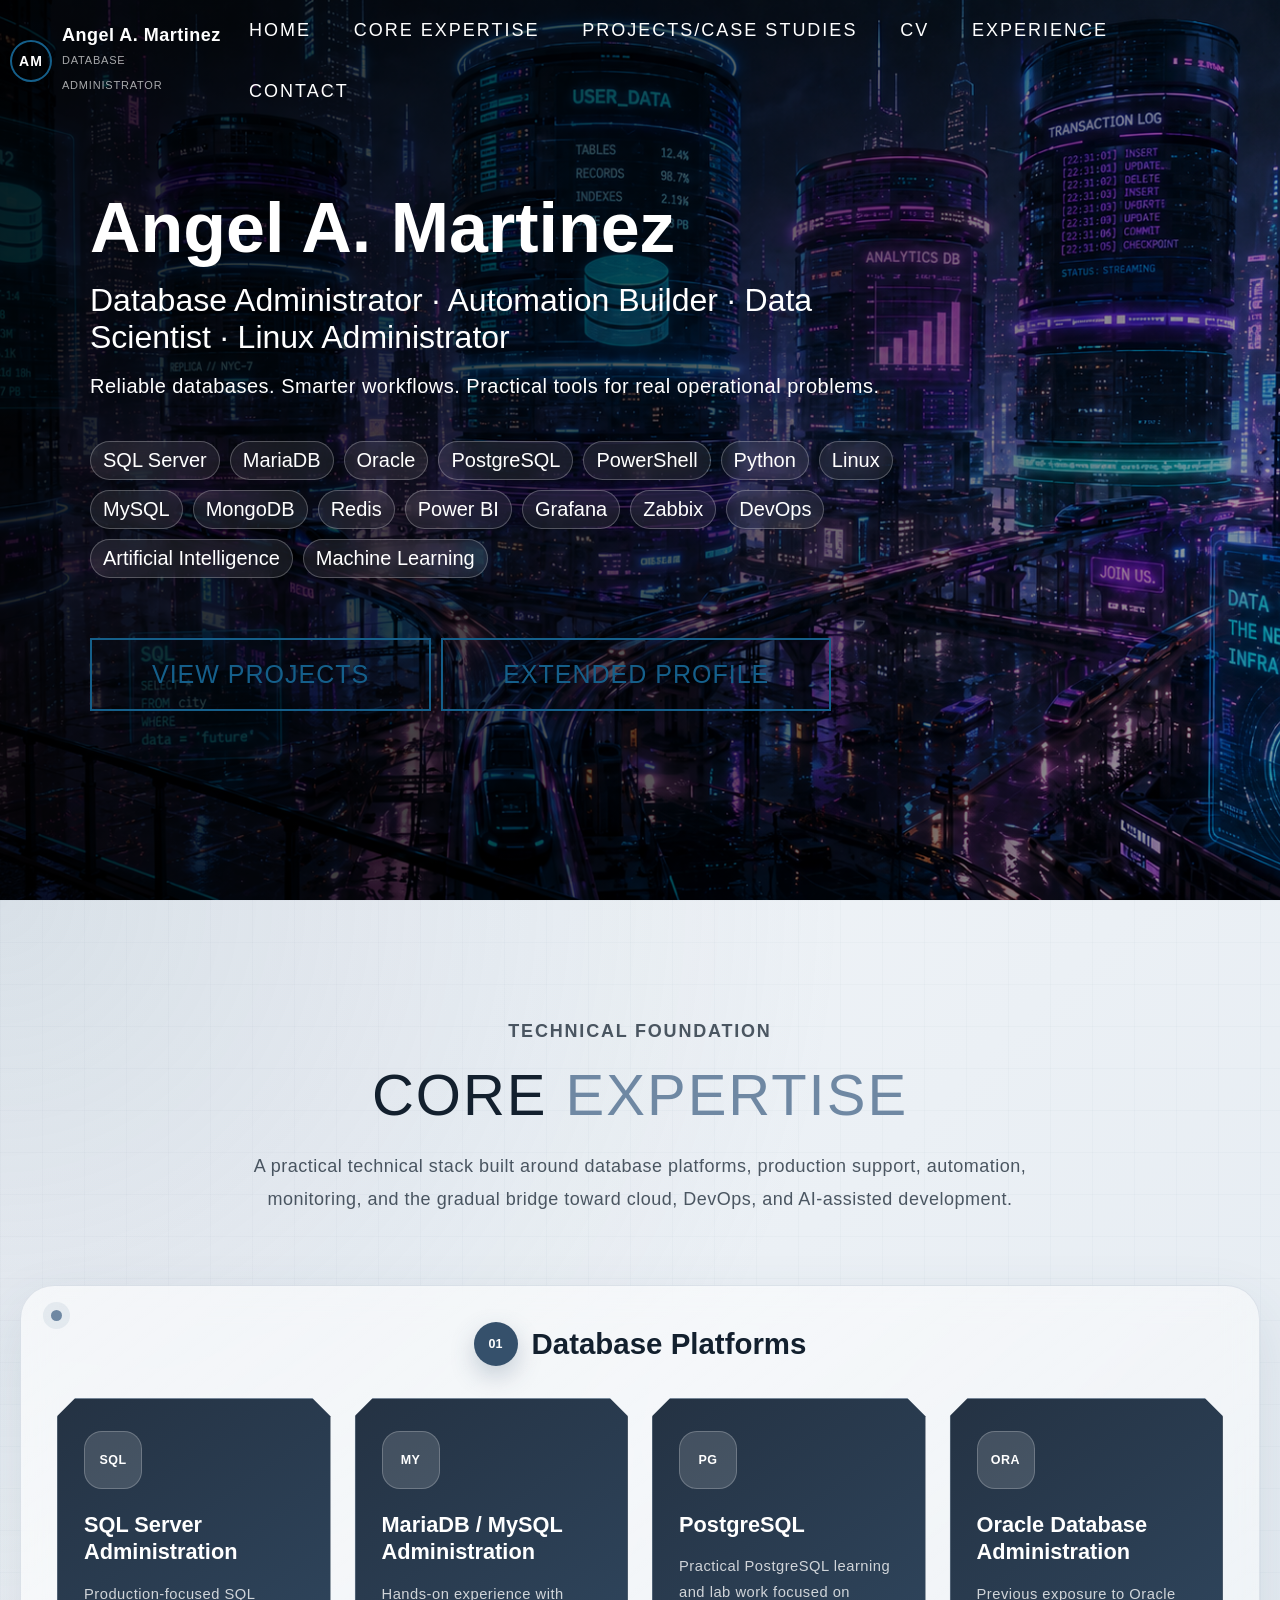
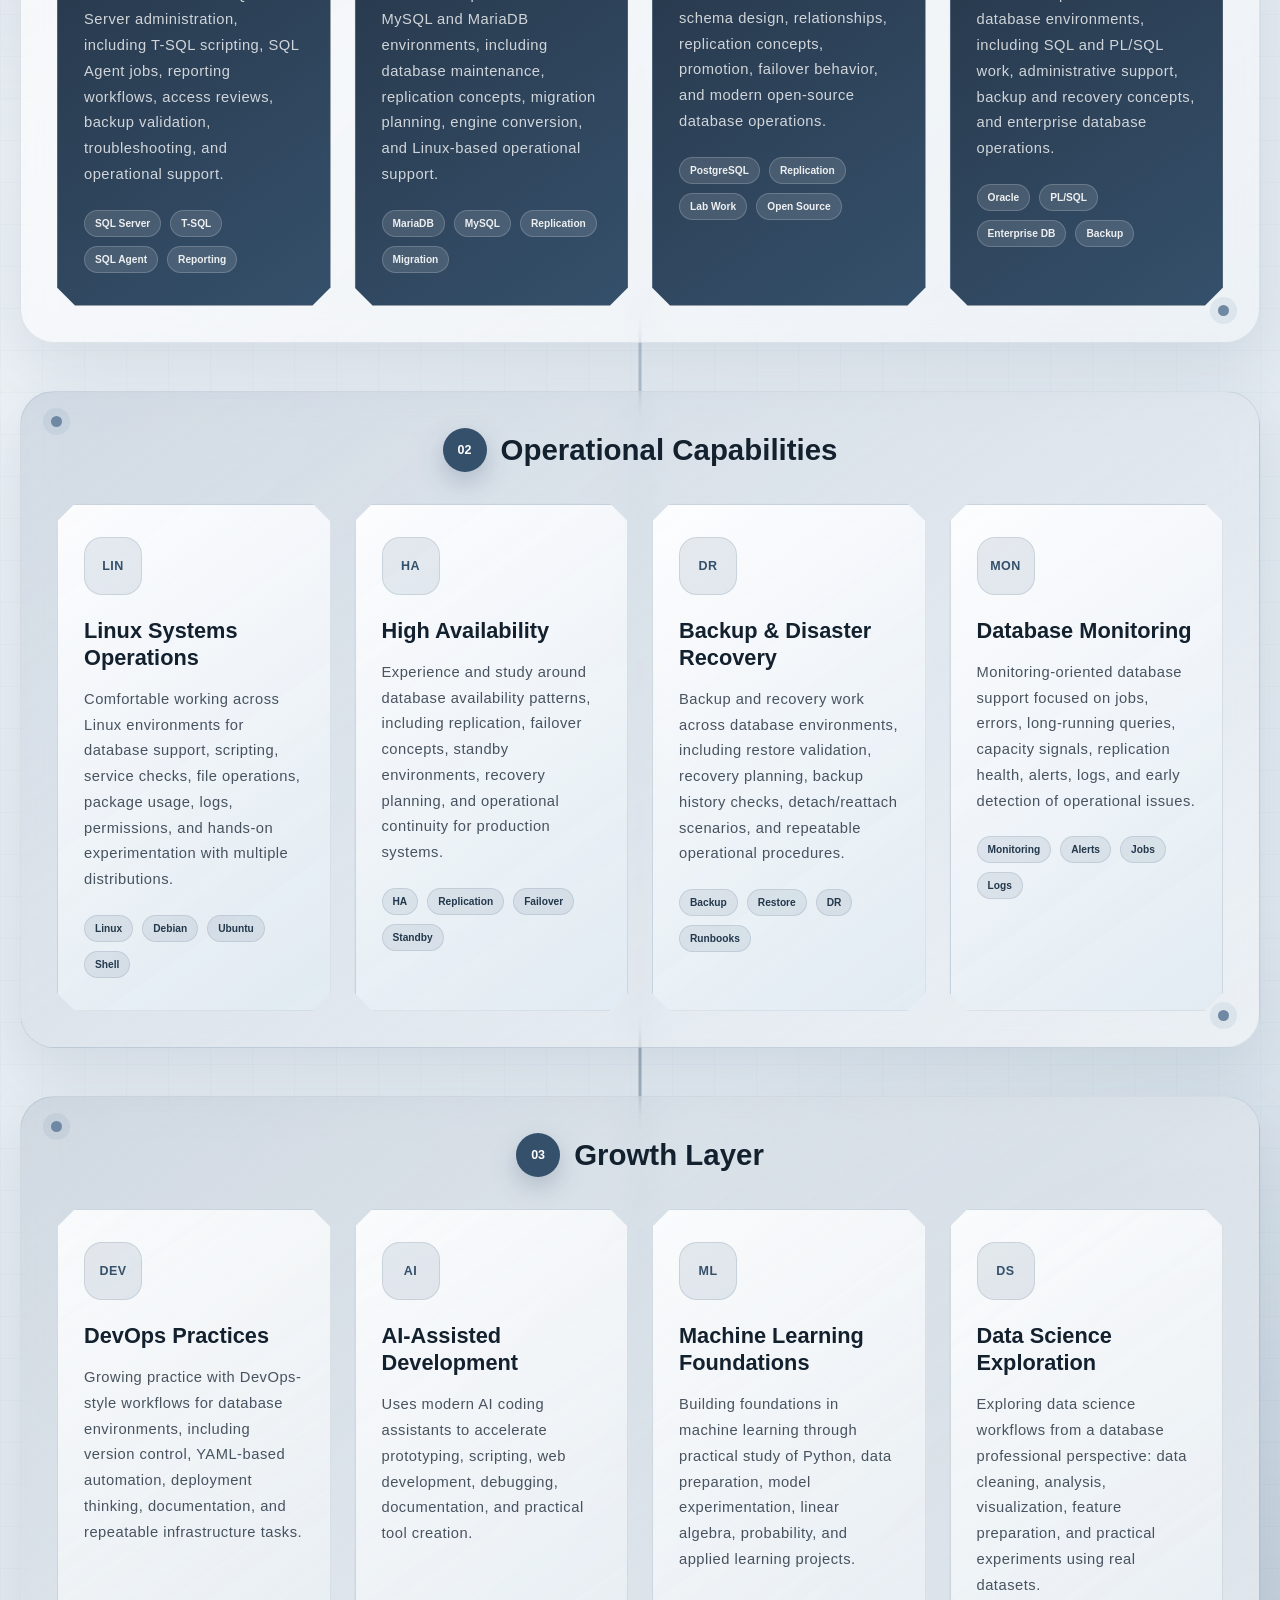
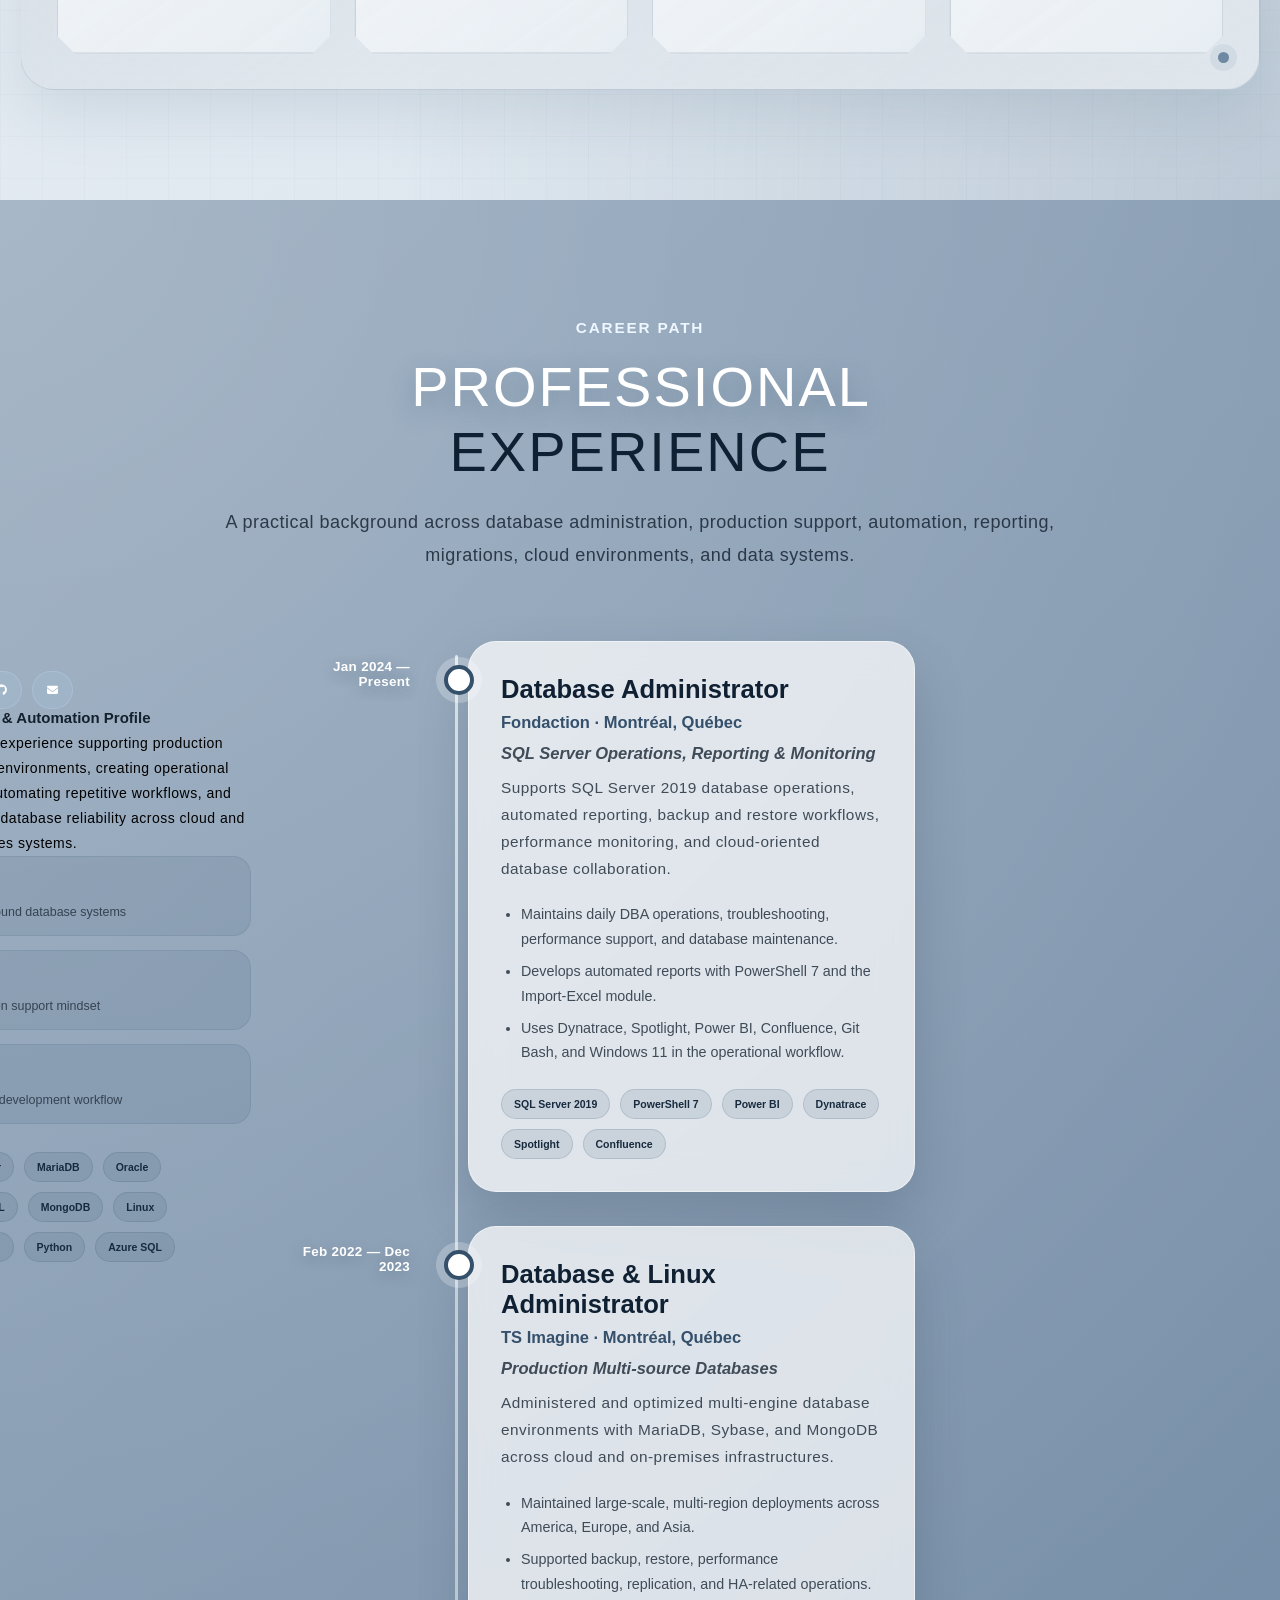
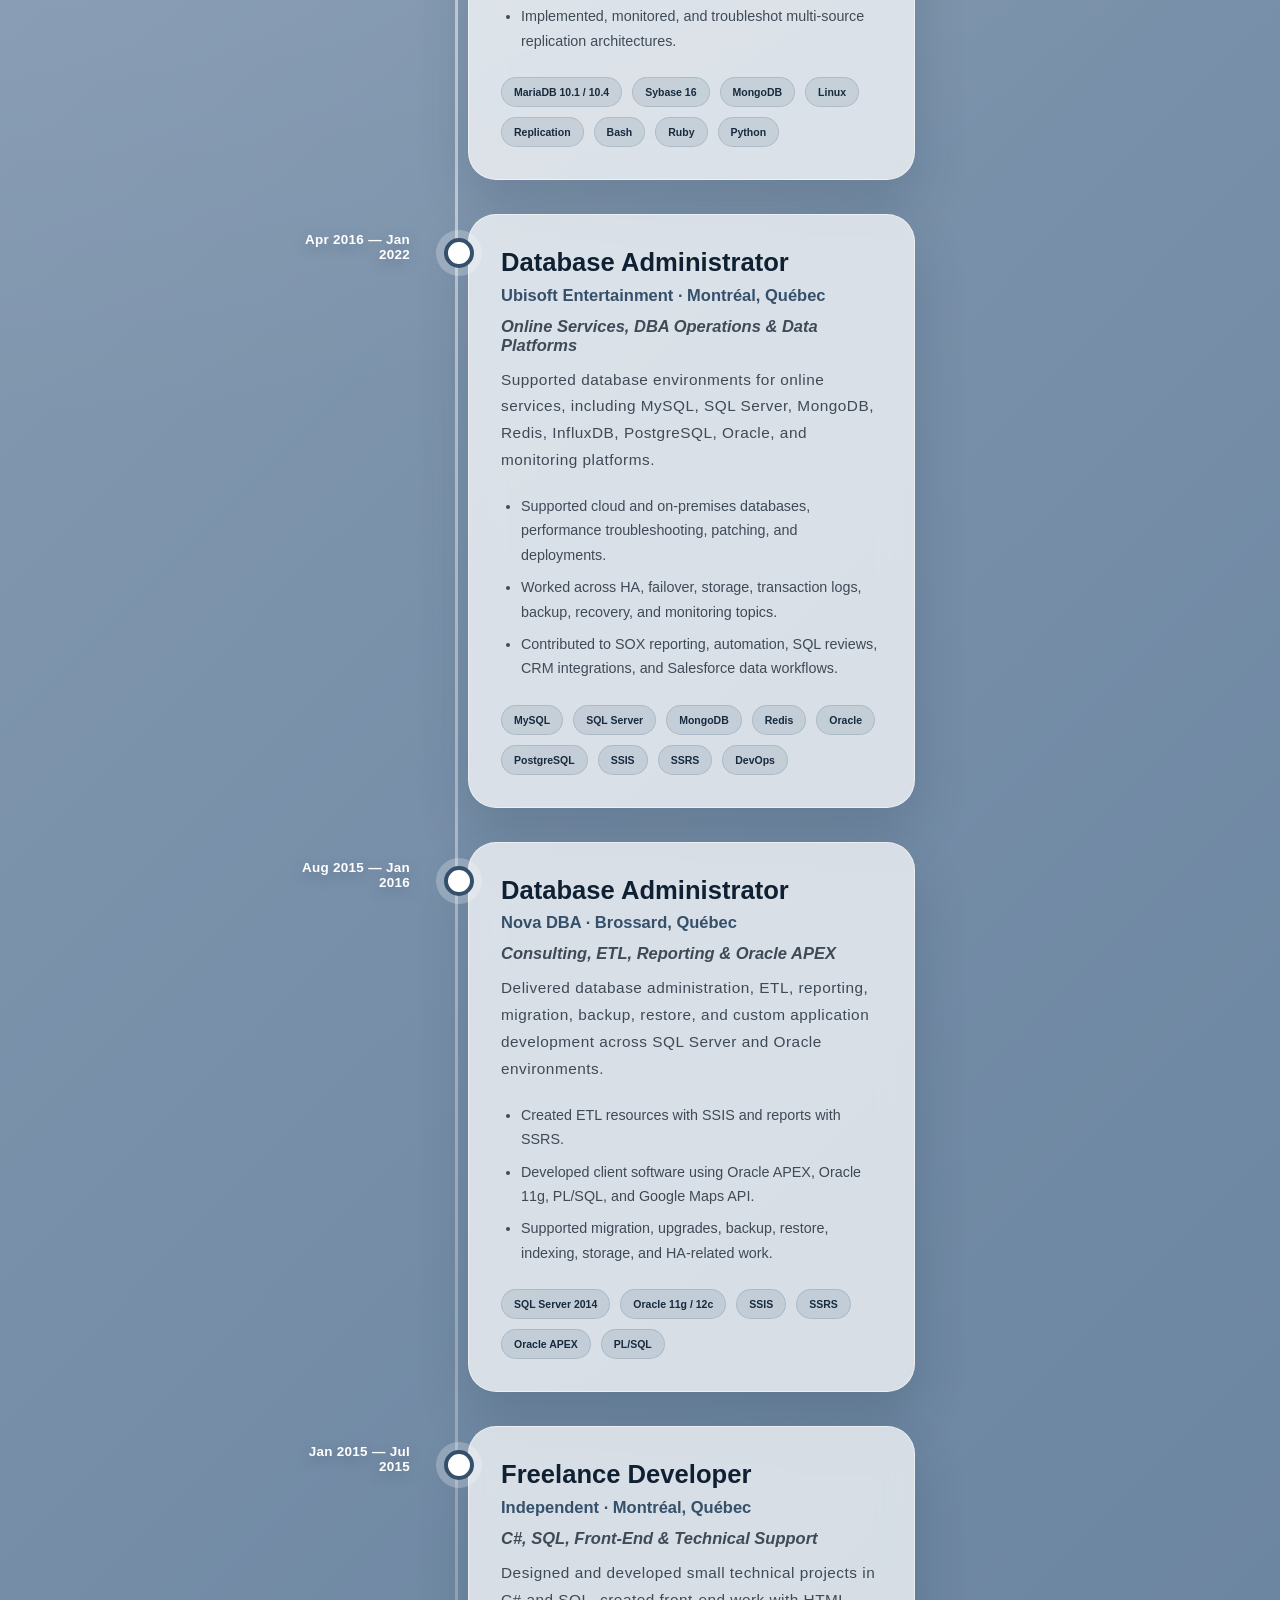
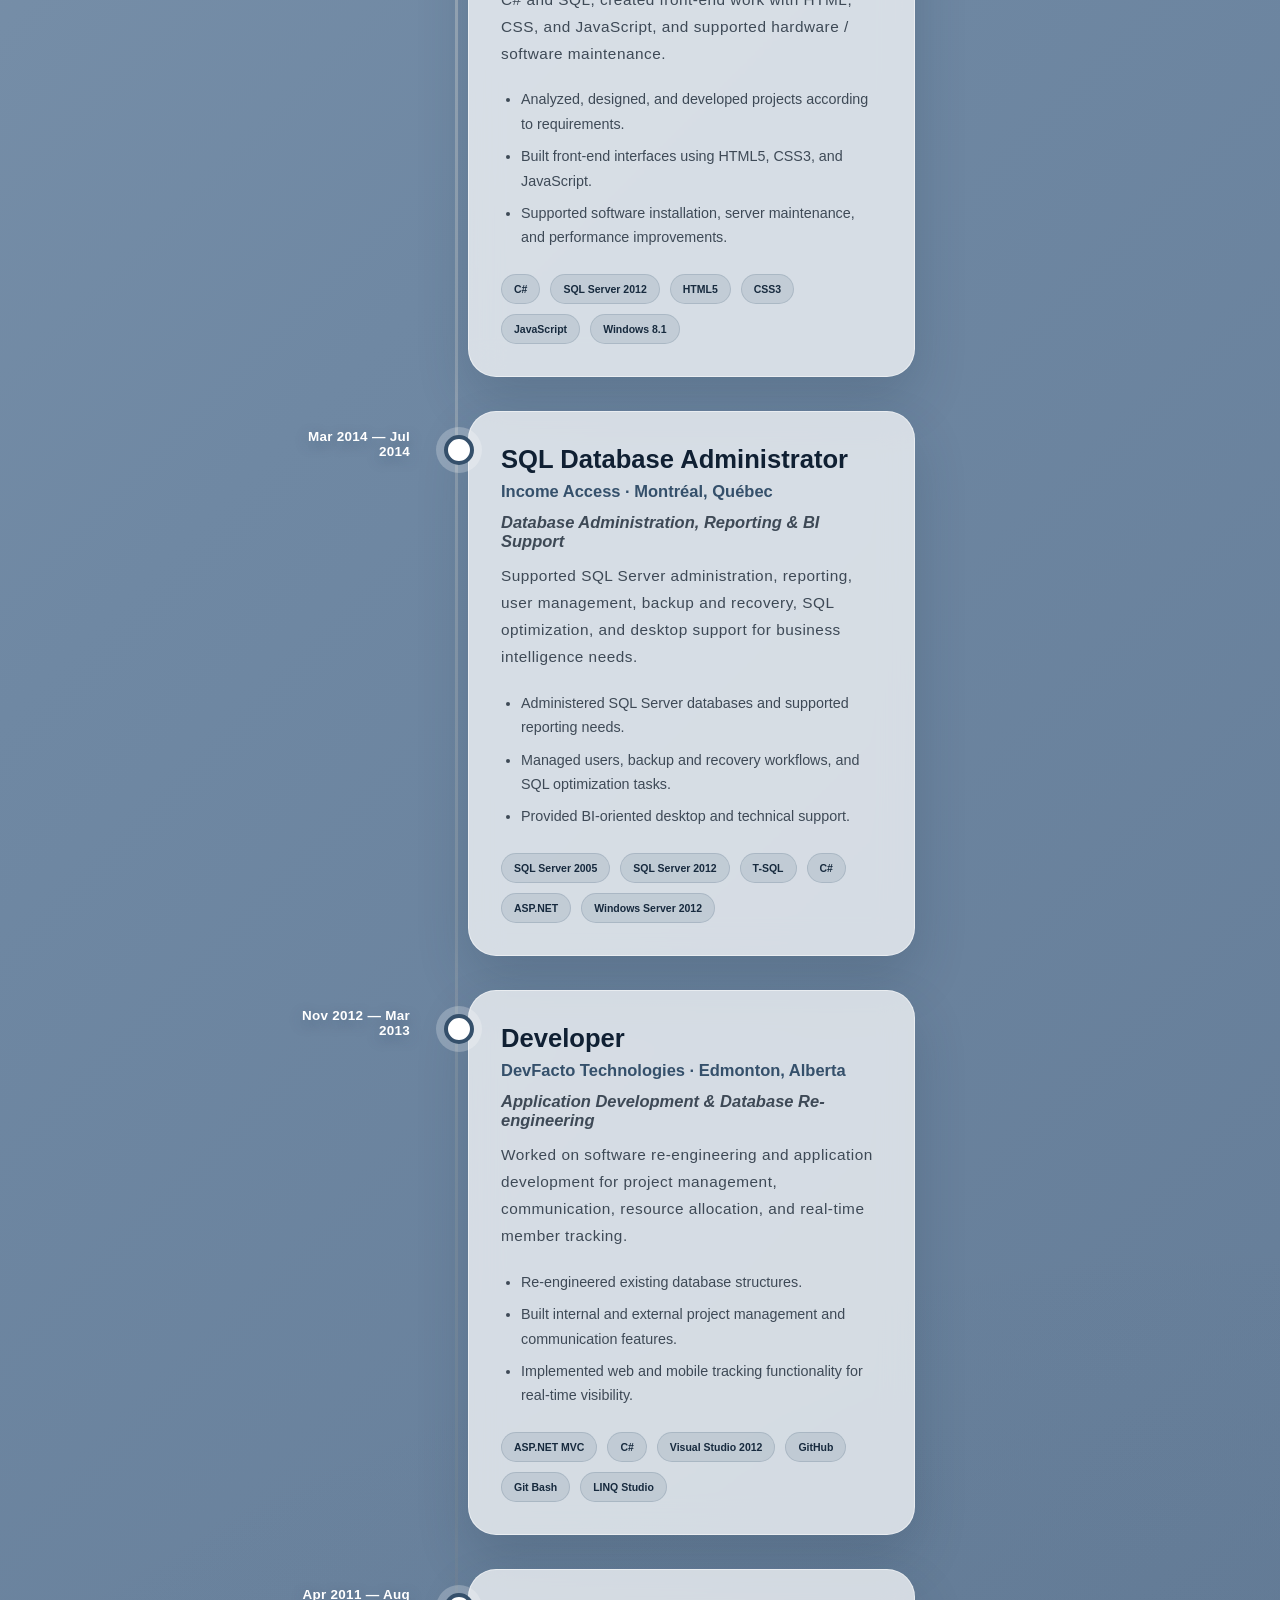
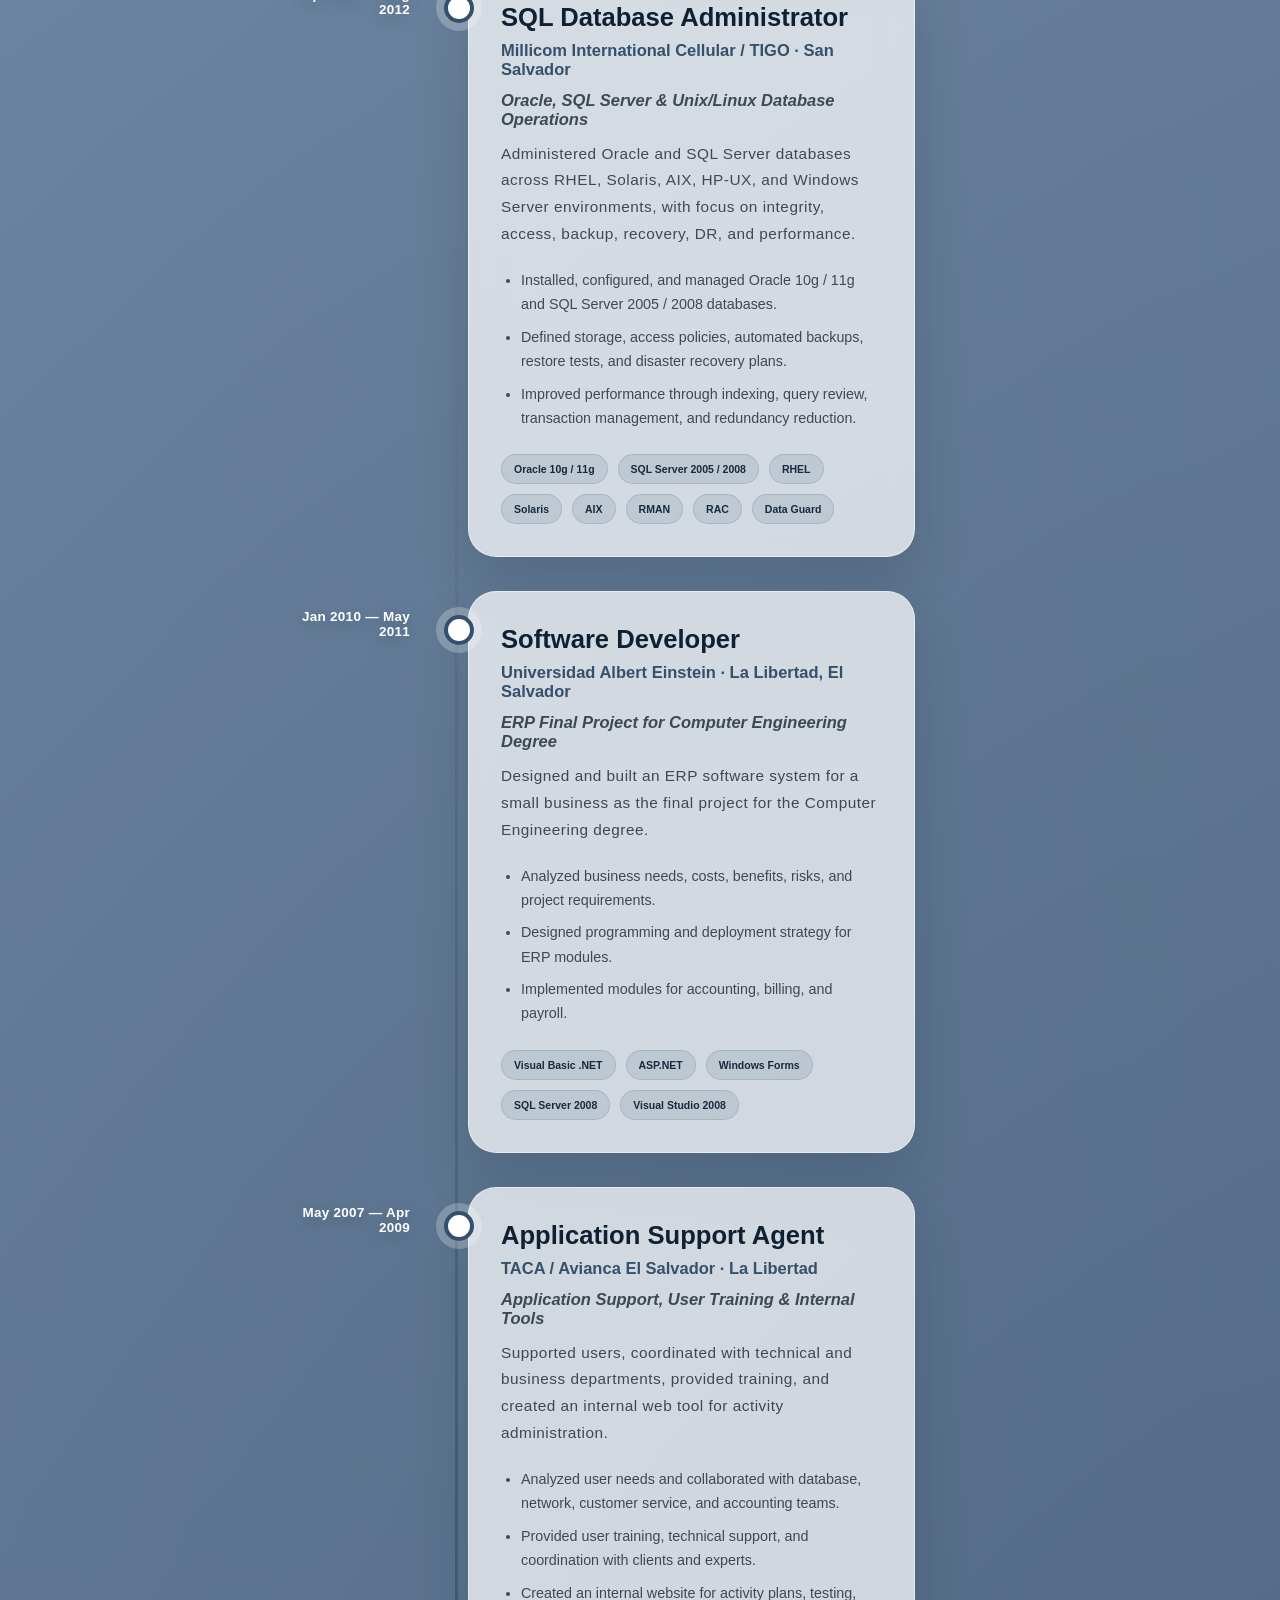
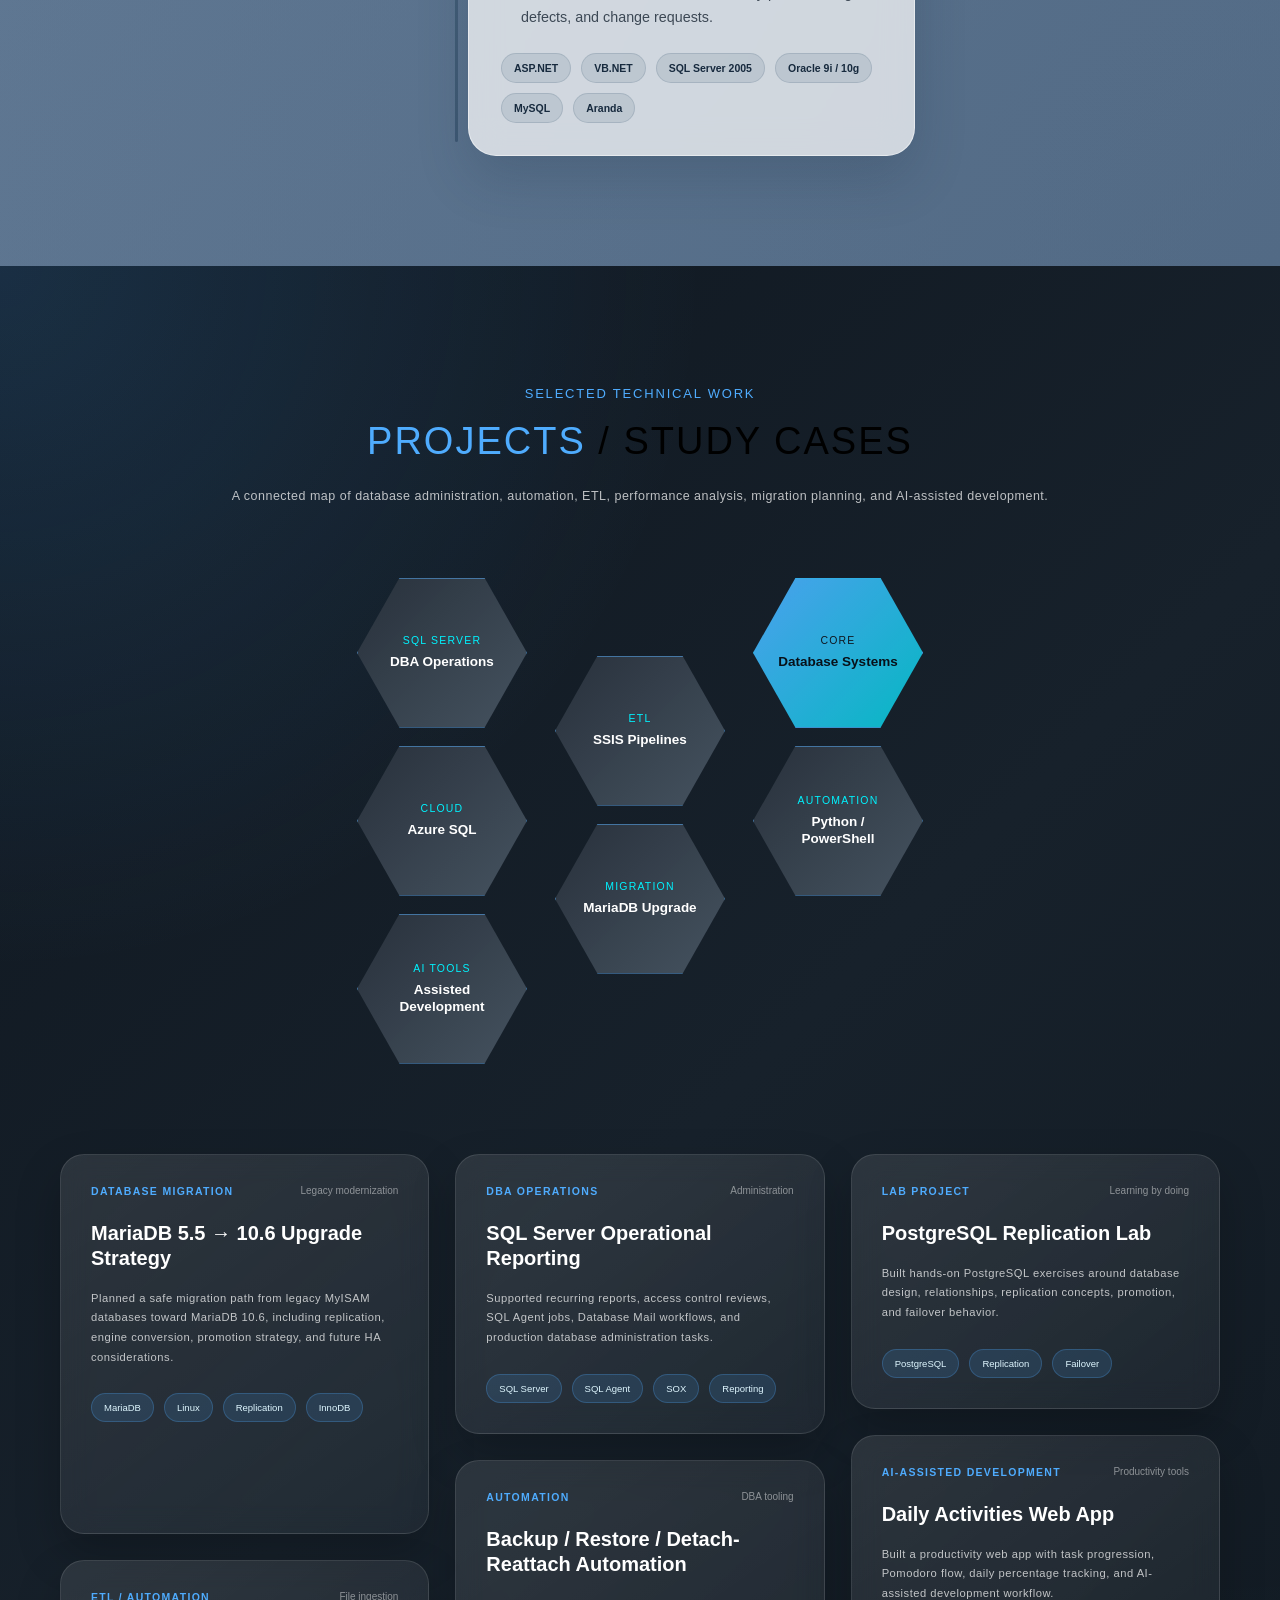
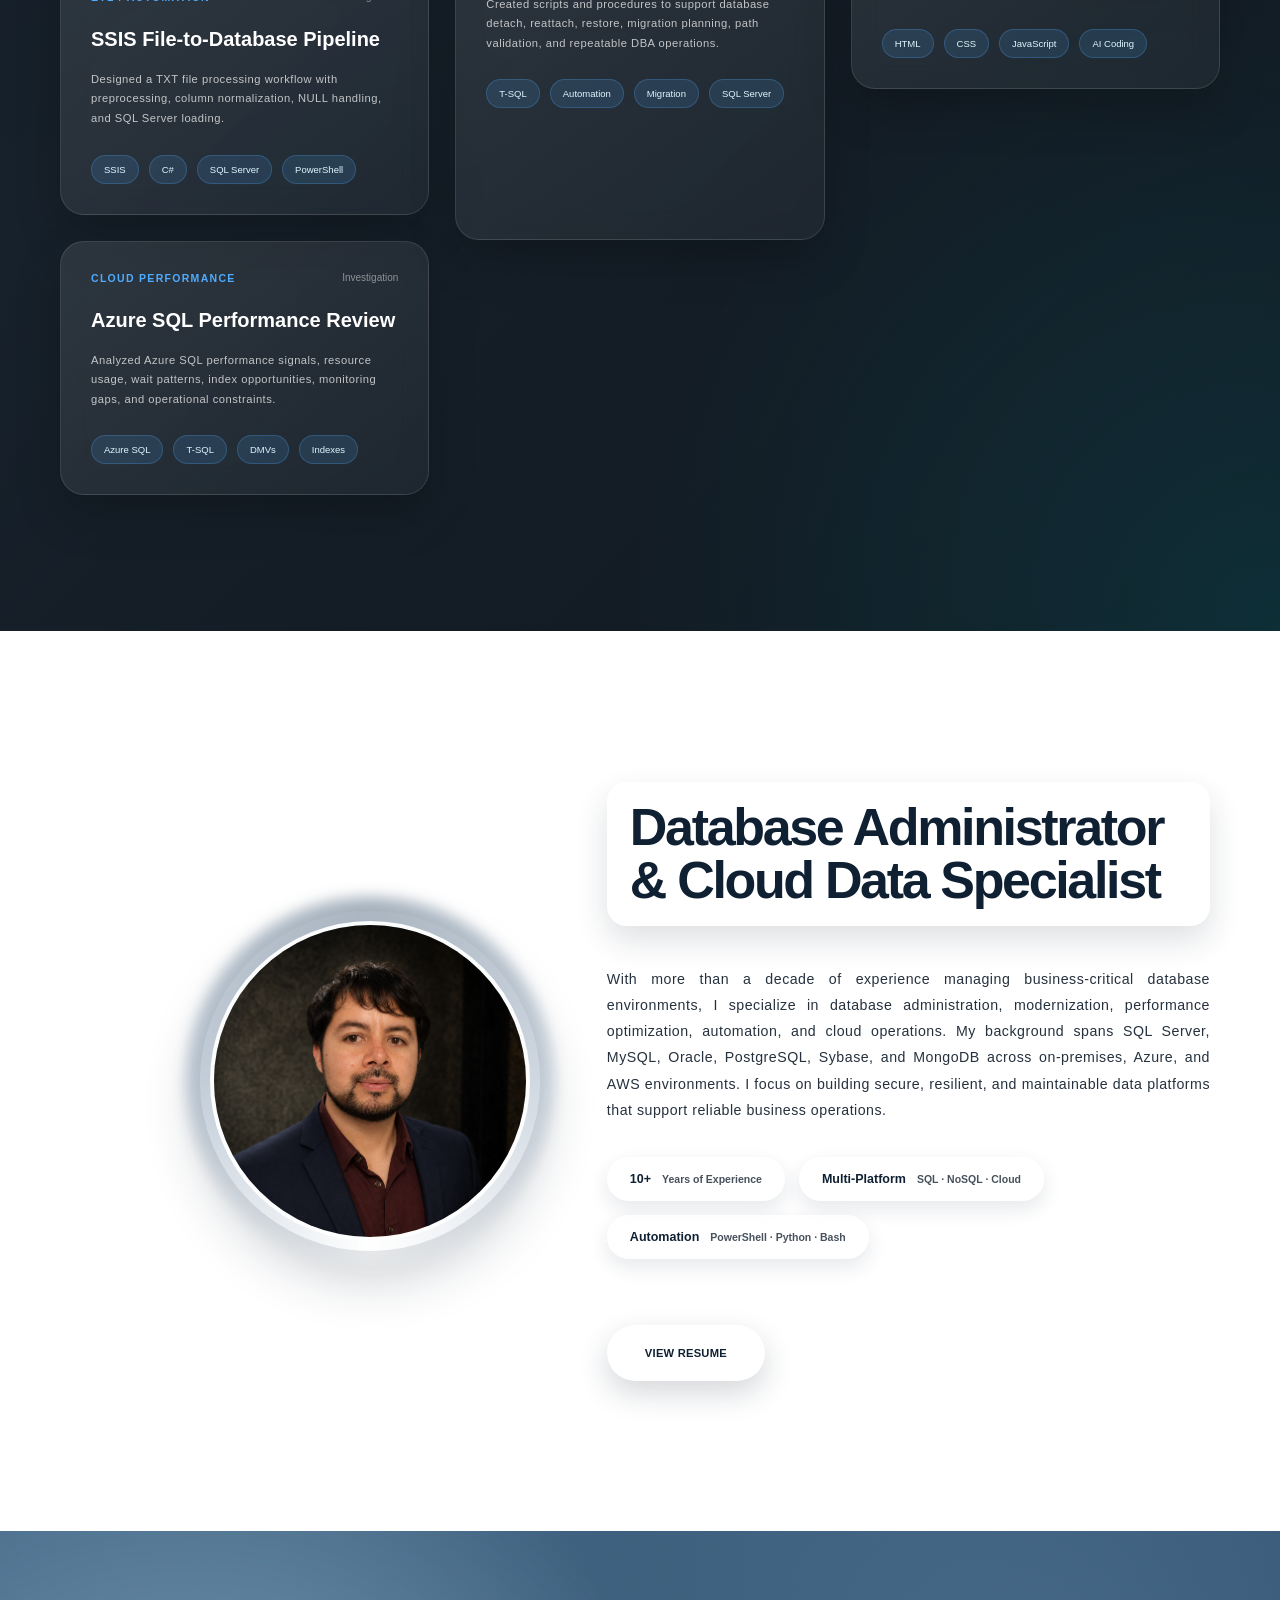
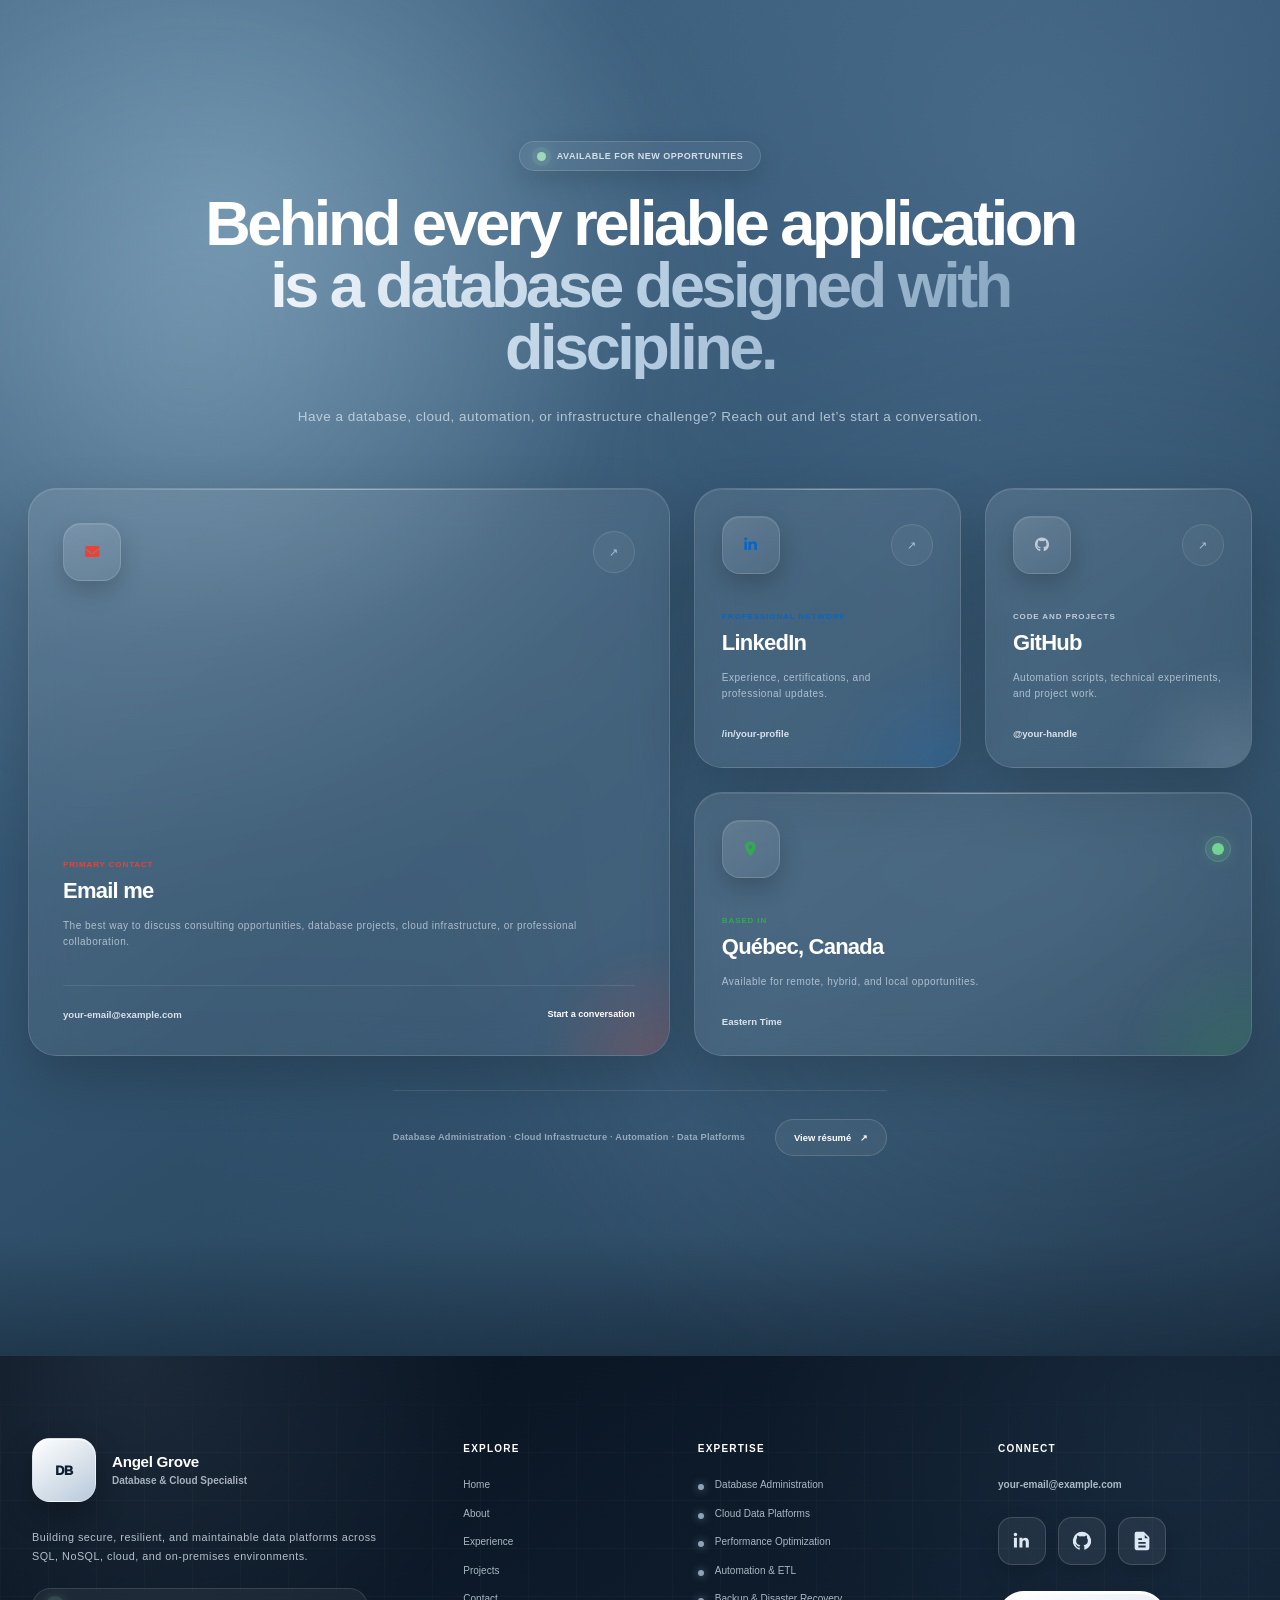
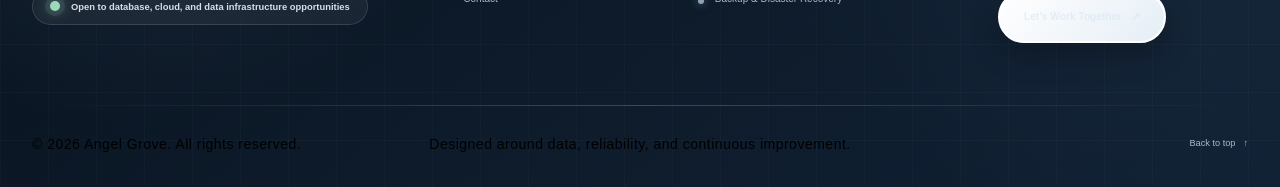
==== index.html @ 0f8409be "A First Website again" ====
<!DOCTYPE html>
<html lang="en">
<head>
    <meta charset="UTF-8">
    <meta http-equiv="X-UA-Compatible" content="IE=edge">
    <link rel="stylesheet" href="https://cdnjs.cloudflare.com/ajax/libs/font-awesome/6.5.0/css/all.min.css">
    <meta name="viewport" content="width=device-width, initial-scale=1.0">
    <link rel="stylesheet" href="style.css">
    <title>MySelf</title>
</head>
<body>

    <!-- Header-->
    <section id="header">
        <div class="header container">
            <div class="nav-bar">
                <div class="brand">
                <a href="#hero" class="brand-link">
                    <div class="brand-mark">AM</div>
                    <div class="brand-text">
                    <h1>Angel A. Martinez</h1>
                    <p>Database Administrator</p>
                    </div>
                </a>
                </div>
                <div class="nav-list">
                    <div class="hamburger">
                        <div class="bar"></div>
                    </div>
                    <ul>
                        <li><a href="#hero" data-after="Home">Home</a></li>
                        <li><a href="#services" data-after="Service">Core Expertise</a></li>
                        <li><a href="#projects" data-after="Projects">Projects/Case Studies</a></li>
                        <li><a href="#experience" data-after="Contact">CV</a></li>
                        <!-- <li><a href="#about" data-after="About">About</a></li> -->
                        <li><a href="#about" data-after="About">Experience</a></li>
                        <li><a href="#contact" data-after="Contact">Contact</a></li>
                    </ul>                    
                </div>
            </div>
        </div>
    </section>
    <!-- End of Header-->
    <!-- Hero Section-->
    <!-- <section id="hero">
        <div class="hero container">
            <div>
                <h1>Angel Albanez,<span></span></h1>
                <h1>Database Administrator - Automation Builder - Data Scientist - Linux Adminitrator<span></span></h1>
                <h1>Reliable Databases. Smart Workflows. Pratical Tools<span></span></h1>
                <a href="#projects" type="button" class="cta">Porfolio</a>
            </div>
        </div>
    </section> -->

<section id="hero">
  <div class="hero container">
    <div class="hero-content">

      <h1 class="reveal-line delay-1">
        <span class="reveal-box"></span>
        Angel A. Martinez
      </h1>

      <h2 class="reveal-line delay-2">
        <span class="reveal-box"></span>
        Database Administrator · Automation Builder · Data Scientist · Linux Administrator
      </h2>

      <p class="reveal-line hero-statement delay-3">
        <span class="reveal-box"></span>
        Reliable databases. Smarter workflows. Practical tools for real operational problems.
      </p>

      <div class="hero-tags">
        <span style="--i: 1">SQL Server</span>
        <span style="--i: 2">MariaDB</span>
        <span style="--i: 3">Oracle</span>
        <span style="--i: 4">PostgreSQL</span>
        <span style="--i: 5">PowerShell</span>
        <span style="--i: 6">Python</span>
        <span style="--i: 7">Linux</span>
        <span style="--i: 8">MySQL</span>
        <span style="--i: 9">MongoDB</span>
        <span style="--i: 10">Redis</span>
        <span style="--i: 11">Power BI</span>
        <span style="--i: 12">Grafana</span>
        <span style="--i: 13">Zabbix</span>
        <span style="--i: 14">DevOps</span>
        <span style="--i: 15">Artificial Intelligence</span>
        <span style="--i: 16">Machine Learning</span>
      </div>

      <div class="hero-actions">
        <a href="#projects" class="cta">View Projects</a>
        <a href="#full-profile" class="cta secondary">Extended Profile</a>
      </div>

    </div>
  </div>
</section>
    <!-- End of Hero Section-->

    <!-- Service Section-->
        <!-- <section id="services">
            <div class="services container">
                <div class="service-top">
                    <h1 class="section-title">Core <span>e</span>xpertise</h1>
                    <p>Lorem ipsum dolor sit amet consectetur adipisicing elit. Ipsa, quibusdam, mollitia voluptates optio deserunt 
                        laudantium nulla tenetur ullam alias veniam quas quisquam id debitis reiciendis iure facere, ratione 
                        assumenda consequatur.</p>
                </div>
                <div class="service-bottom">
                    <div class="service-item">
                        <div class="icon">
                            <img src="https://img.icons8.com/?size=100&id=f5vT49uvBvEl&format=png&color=000000"/>
                        </div>                        
                        <h2>SQL Server Administration</h2>
                        <p>Lorem ipsum dolor sit amet consectetur, adipisicing elit. Nesciunt eum aliquid minima tenetur tempora 
                        amet optio iure est eius cum dolores magnam incidunt voluptatibus, esse libero repudiandae unde sed dolorem.</p>
                    </div>      
                    <div class="service-item">
                        <div class="icon">
                            <img src="https://img.icons8.com/?size=100&id=f5vT49uvBvEl&format=png&color=000000"/>
                        </div>                        
                        <h2>MySQL/MariaDB Administration</h2>
                        <p>Lorem ipsum dolor sit amet consectetur, adipisicing elit. Nesciunt eum aliquid minima tenetur tempora 
                        amet optio iure est eius cum dolores magnam incidunt voluptatibus, esse libero repudiandae unde sed dolorem.</p>
                    </div> 
                    <div class="service-item">
                        <div class="icon">
                            <img src="https://img.icons8.com/?size=100&id=f5vT49uvBvEl&format=png&color=000000"/>
                        </div>                        
                        <h2>Oracle Database Administration</h2>
                        <p>Lorem ipsum dolor sit amet consectetur, adipisicing elit. Nesciunt eum aliquid minima tenetur tempora 
                        amet optio iure est eius cum dolores magnam incidunt voluptatibus, esse libero repudiandae unde sed dolorem.</p>
                    </div> 
                    <div class="service-item">
                        <div class="icon">
                            <img src="https://img.icons8.com/?size=100&id=f5vT49uvBvEl&format=png&color=000000"/>
                        </div>                        
                        <h2>DB Infrastructrue Architecture</h2>
                        <p>Lorem ipsum dolor sit amet consectetur, adipisicing elit. Nesciunt eum aliquid minima tenetur tempora 
                        amet optio iure est eius cum dolores magnam incidunt voluptatibus, esse libero repudiandae unde sed dolorem.</p>
                    </div>   
                    <div class="service-item">
                        <div class="icon">
                            <img src="https://img.icons8.com/?size=100&id=_blXzVtROzHQ&format=png&color=000000"/>
                        </div>                        
                        <h2>Linux Administration</h2>
                        <p>Lorem ipsum dolor sit amet consectetur, adipisicing elit. Nesciunt eum aliquid minima tenetur tempora 
                        amet optio iure est eius cum dolores magnam incidunt voluptatibus, esse libero repudiandae unde sed dolorem.</p>
                    </div>      
                    <div class="service-item">
                        <div class="icon">
                            <img src="https://img.icons8.com/?size=100&id=oMMy0ziinpqe&format=png&color=000000"/>
                        </div>                        
                        <h2>Database Monitoring</h2>
                        <p>Lorem ipsum dolor sit amet consectetur, adipisicing elit. Nesciunt eum aliquid minima tenetur tempora 
                        amet optio iure est eius cum dolores magnam incidunt voluptatibus, esse libero repudiandae unde sed dolorem.</p>
                    </div> 
                    <div class="service-item">
                        <div class="icon">
                            <img src="https://img.icons8.com/?size=100&id=43154&format=png&color=000000"/>
                        </div>                        
                        <h2>Backup and Recovery</h2>
                        <p>Lorem ipsum dolor sit amet consectetur, adipisicing elit. Nesciunt eum aliquid minima tenetur tempora 
                        amet optio iure est eius cum dolores magnam incidunt voluptatibus, esse libero repudiandae unde sed dolorem.</p>
                    </div> 
                    <div class="service-item">
                        <div class="icon">
                            <img src="https://img.icons8.com/?size=100&id=0gnBA1BcnoNL&format=png&color=000000"/>
                        </div>                        
                        <h2>High Availability</h2>
                        <p>Lorem ipsum dolor sit amet consectetur, adipisicing elit. Nesciunt eum aliquid minima tenetur tempora 
                        amet optio iure est eius cum dolores magnam incidunt voluptatibus, esse libero repudiandae unde sed dolorem.</p>
                    </div>             
                </div>
                
            </div>     
        </section> -->

        <section id="services">
  <div class="services container">

    <div class="service-top">
      <p class="section-kicker">Technical foundation</p>
      <h1 class="section-title">Core <span>Expertise</span></h1>
      <p>
        A practical technical stack built around database platforms, production support,
        automation, monitoring, and the gradual bridge toward cloud, DevOps,
        and AI-assisted development.
      </p>
    </div>

    <div class="expertise-constellation">

      <!-- Top / Main platforms -->
      <div class="expertise-cluster database-cluster">
        <div class="cluster-heading">
          <span>01</span>
          <h2>Database Platforms</h2>
        </div>

        <div class="cluster-grid primary-grid">
          <article class="expertise-card primary">
            <div class="card-icon">SQL</div>
            <h3>SQL Server Administration</h3>
            <p>
              Production-focused SQL Server administration, including T-SQL scripting,
              SQL Agent jobs, reporting workflows, access reviews, backup validation,
              troubleshooting, and operational support.
            </p>
            <div class="expertise-tags">
              <span>SQL Server</span>
              <span>T-SQL</span>
              <span>SQL Agent</span>
              <span>Reporting</span>
            </div>
          </article>

          <article class="expertise-card primary">
            <div class="card-icon">MY</div>
            <h3>MariaDB / MySQL Administration</h3>
            <p>
              Hands-on experience with MySQL and MariaDB environments, including
              database maintenance, replication concepts, migration planning,
              engine conversion, and Linux-based operational support.
            </p>
            <div class="expertise-tags">
              <span>MariaDB</span>
              <span>MySQL</span>
              <span>Replication</span>
              <span>Migration</span>
            </div>
          </article>

          <article class="expertise-card primary">
            <div class="card-icon">PG</div>
            <h3>PostgreSQL</h3>
            <p>
              Practical PostgreSQL learning and lab work focused on schema design,
              relationships, replication concepts, promotion, failover behavior,
              and modern open-source database operations.
            </p>
            <div class="expertise-tags">
              <span>PostgreSQL</span>
              <span>Replication</span>
              <span>Lab Work</span>
              <span>Open Source</span>
            </div>
          </article>

          <article class="expertise-card primary">
            <div class="card-icon">ORA</div>
            <h3>Oracle Database Administration</h3>
            <p>
              Previous exposure to Oracle database environments, including SQL and
              PL/SQL work, administrative support, backup and recovery concepts,
              and enterprise database operations.
            </p>
            <div class="expertise-tags">
              <span>Oracle</span>
              <span>PL/SQL</span>
              <span>Enterprise DB</span>
              <span>Backup</span>
            </div>
          </article>
        </div>
      </div>

      <!-- Middle / Capabilities -->
      <div class="expertise-cluster operations-cluster">
        <div class="cluster-heading">
          <span>02</span>
          <h2>Operational Capabilities</h2>
        </div>

        <div class="cluster-grid capability-grid">
          <article class="expertise-card capability">
            <div class="card-icon">LIN</div>
            <h3>Linux Systems Operations</h3>
            <p>
              Comfortable working across Linux environments for database support,
              scripting, service checks, file operations, package usage, logs,
              permissions, and hands-on experimentation with multiple distributions.
            </p>
            <div class="expertise-tags">
              <span>Linux</span>
              <span>Debian</span>
              <span>Ubuntu</span>
              <span>Shell</span>
            </div>
          </article>

          <article class="expertise-card capability">
            <div class="card-icon">HA</div>
            <h3>High Availability</h3>
            <p>
              Experience and study around database availability patterns, including
              replication, failover concepts, standby environments, recovery planning,
              and operational continuity for production systems.
            </p>
            <div class="expertise-tags">
              <span>HA</span>
              <span>Replication</span>
              <span>Failover</span>
              <span>Standby</span>
            </div>
          </article>

          <article class="expertise-card capability">
            <div class="card-icon">DR</div>
            <h3>Backup & Disaster Recovery</h3>
            <p>
              Backup and recovery work across database environments, including
              restore validation, recovery planning, backup history checks,
              detach/reattach scenarios, and repeatable operational procedures.
            </p>
            <div class="expertise-tags">
              <span>Backup</span>
              <span>Restore</span>
              <span>DR</span>
              <span>Runbooks</span>
            </div>
          </article>

          <article class="expertise-card capability">
            <div class="card-icon">MON</div>
            <h3>Database Monitoring</h3>
            <p>
              Monitoring-oriented database support focused on jobs, errors,
              long-running queries, capacity signals, replication health, alerts,
              logs, and early detection of operational issues.
            </p>
            <div class="expertise-tags">
              <span>Monitoring</span>
              <span>Alerts</span>
              <span>Jobs</span>
              <span>Logs</span>
            </div>
          </article>
        </div>
      </div>

      <!-- Bottom / Growth layer -->
      <div class="expertise-cluster growth-cluster">
        <div class="cluster-heading">
          <span>03</span>
          <h2>Growth Layer</h2>
        </div>

        <div class="cluster-grid growth-grid">
          <article class="expertise-card growth">
            <div class="card-icon">DEV</div>
            <h3>DevOps Practices</h3>
            <p>
              Growing practice with DevOps-style workflows for database environments,
              including version control, YAML-based automation, deployment thinking,
              documentation, and repeatable infrastructure tasks.
            </p>
          </article>

          <article class="expertise-card growth">
            <div class="card-icon">AI</div>
            <h3>AI-Assisted Development</h3>
            <p>
              Uses modern AI coding assistants to accelerate prototyping, scripting,
              web development, debugging, documentation, and practical tool creation.
            </p>
          </article>

          <article class="expertise-card growth">
            <div class="card-icon">ML</div>
            <h3>Machine Learning Foundations</h3>
            <p>
              Building foundations in machine learning through practical study of
              Python, data preparation, model experimentation, linear algebra,
              probability, and applied learning projects.
            </p>
          </article>

          <article class="expertise-card growth">
            <div class="card-icon">DS</div>
            <h3>Data Science Exploration</h3>
            <p>
              Exploring data science workflows from a database professional perspective:
              data cleaning, analysis, visualization, feature preparation, and practical
              experiments using real datasets.
            </p>
          </article>
        </div>
      </div>

    </div>
  </div>

  <div class="expertise-popup" id="expertisePopup" aria-hidden="true">
    <button class="popup-close" type="button" aria-label="Close expertise popup">×</button>

    <div class="popup-kicker" id="popupKicker">Core Expertise</div>
    <h3 id="popupTitle">Title</h3>
    <p id="popupBody">Details will appear here.</p>

    <div class="popup-details" id="popupDetails"></div>

    <div class="popup-tags" id="popupTags"></div>
  </div>
</section>
    <!-- End of Service SEction-->

        

 
        <!-- =========================================================
  Professional Experience / CV Section
  Drop this section where your current CV / Experience section lives.
  Replace the placeholder contact links in the summary panel.
========================================================= -->
<section id="experience">
  <div class="experience container">

    <div class="experience-header">
      <p class="section-kicker">Career path</p>
      <h1 class="section-title"><span>Professional</span> Experience</h1>
      <p class="experience-intro">
        A practical background across database administration, production support,
        automation, reporting, migrations, cloud environments, and data systems.
      </p>
    </div>

    <div class="experience-layout">

      <!-- Left profile card -->
      <aside class="experience-summary">
        <div class="summary-contact-panel">
          <p>Connect</p>
          <div class="contact-actions">
              <a href="#" aria-label="LinkedIn"><i class="fab fa-linkedin-in"></i></a>
              <a href="#" aria-label="GitHub"><i class="fab fa-github"></i></a>
              <a href="#" aria-label="Email"><i class="fas fa-envelope"></i></a>
          </div>
      </div>

        <h2>Database & Automation Profile</h2>
        <p>
          Hands-on experience supporting production database environments,
          creating operational reports, automating repetitive workflows,
          and improving database reliability across cloud and on-premises systems.
        </p>

        <div class="summary-stats">
          <div>
            <strong>12+</strong>
            <span>Years around database systems</span>
          </div>
          <div>
            <strong>DBA</strong>
            <span>Production support mindset</span>
          </div>
          <div>
            <strong>AI</strong>
            <span>Assisted development workflow</span>
          </div>
        </div>

        <div class="summary-tags">
          <span>SQL Server</span>
          <span>MariaDB</span>
          <span>Oracle</span>
          <span>PostgreSQL</span>
          <span>MongoDB</span>
          <span>Linux</span>
          <span>PowerShell</span>
          <span>Python</span>
          <span>Azure SQL</span>
        </div>
      </aside>

      <!-- Timeline column -->
      <div class="experience-timeline">

        <article class="job-card" tabindex="0">
          <div class="job-date">Jan 2024 — Present</div>

          <div class="job-content">
            <h2>Database Administrator</h2>
            <h3>Fondaction · Montréal, Québec</h3>
            <h3><em>SQL Server Operations, Reporting & Monitoring</em></h3>

            <p>
              Supports SQL Server 2019 database operations, automated reporting,
              backup and restore workflows, performance monitoring, and cloud-oriented
              database collaboration.
            </p>

            <ul>
              <li>Maintains daily DBA operations, troubleshooting, performance support, and database maintenance.</li>
              <li>Develops automated reports with PowerShell 7 and the Import-Excel module.</li>
              <li>Uses Dynatrace, Spotlight, Power BI, Confluence, Git Bash, and Windows 11 in the operational workflow.</li>
            </ul>

            <div class="job-tags">
              <span>SQL Server 2019</span>
              <span>PowerShell 7</span>
              <span>Power BI</span>
              <span>Dynatrace</span>
              <span>Spotlight</span>
              <span>Confluence</span>
            </div>
          </div>

          <aside class="job-detail-pane">
            <span class="detail-label">Current focus</span>
            <h3>Operational DBA, Automation & Reporting</h3>
            <p>
              This role combines production SQL Server administration with practical automation,
              monitoring, cloud collaboration, and reporting improvements.
            </p>

            <div class="detail-block">
              <h4>Automated reporting</h4>
              <p>
                Developed report generation workflows using PowerShell and Import-Excel,
                reducing repetitive manual effort around recurring database reports.
              </p>
            </div>

            <div class="detail-block">
              <h4>Monitoring and performance</h4>
              <p>
                Uses Dynatrace and Spotlight to support database visibility, performance analysis,
                incident investigation, and operational troubleshooting.
              </p>
            </div>

            <div class="detail-block">
              <h4>Cloud and documentation</h4>
              <p>
                Collaborates around Azure database initiatives and documents processes,
                procedures, and operational knowledge in Confluence.
              </p>
            </div>

            <div class="detail-stack">
              <span>SQL Server 2019</span>
              <span>PowerShell</span>
              <span>Azure</span>
              <span>Power BI</span>
              <span>Dynatrace</span>
            </div>
          </aside>
        </article>

        <article class="job-card" tabindex="0">
          <div class="job-date">Feb 2022 — Dec 2023</div>

          <div class="job-content">
            <h2>Database & Linux Administrator</h2>
            <h3>TS Imagine · Montréal, Québec</h3>
            <h3><em>Production Multi-source Databases</em></h3>

            <p>
              Administered and optimized multi-engine database environments with MariaDB,
              Sybase, and MongoDB across cloud and on-premises infrastructures.
            </p>

            <ul>
              <li>Maintained large-scale, multi-region deployments across America, Europe, and Asia.</li>
              <li>Supported backup, restore, performance troubleshooting, replication, and HA-related operations.</li>
              <li>Implemented, monitored, and troubleshot multi-source replication architectures.</li>
            </ul>

            <div class="job-tags">
              <span>MariaDB 10.1 / 10.4</span>
              <span>Sybase 16</span>
              <span>MongoDB</span>
              <span>Linux</span>
              <span>Replication</span>
              <span>Bash</span>
              <span>Ruby</span>
              <span>Python</span>
            </div>
          </div>

          <aside class="job-detail-pane">
            <span class="detail-label">Major work</span>
            <h3>MariaDB Migration & Multi-source Replication</h3>
            <p>
              Expanded production database support through two major technical initiatives:
              migration / modernization work and troubleshooting of MariaDB multi-source
              replication across distributed environments.
            </p>

            <div class="detail-block">
              <h4>01. Migration and modernization</h4>
              <p>
                Supported migration work across MariaDB environments, including compatibility
                checks, backup validation, replication review, updates, and production readiness.
              </p>
            </div>

            <div class="detail-block">
              <h4>02. Multi-source replication troubleshooting</h4>
              <p>
                Investigated complex replication behavior across multiple sources, reviewing
                channels, synchronization delays, replication errors, and operational recovery strategy.
              </p>
            </div>

            <div class="detail-block">
              <h4>Operational scope</h4>
              <p>
                Multi-region database operations across America, Europe, and Asia, with cloud
                and on-premises infrastructure support.
              </p>
            </div>

            <div class="detail-stack">
              <span>MariaDB</span>
              <span>Sybase</span>
              <span>MongoDB</span>
              <span>CentOS</span>
              <span>Multi-source replication</span>
            </div>
          </aside>
        </article>

        <article class="job-card" tabindex="0">
          <div class="job-date">Apr 2016 — Jan 2022</div>

          <div class="job-content">
            <h2>Database Administrator</h2>
            <h3>Ubisoft Entertainment · Montréal, Québec</h3>
            <h3><em>Online Services, DBA Operations & Data Platforms</em></h3>

            <p>
              Supported database environments for online services, including MySQL,
              SQL Server, MongoDB, Redis, InfluxDB, PostgreSQL, Oracle, and monitoring platforms.
            </p>

            <ul>
              <li>Supported cloud and on-premises databases, performance troubleshooting, patching, and deployments.</li>
              <li>Worked across HA, failover, storage, transaction logs, backup, recovery, and monitoring topics.</li>
              <li>Contributed to SOX reporting, automation, SQL reviews, CRM integrations, and Salesforce data workflows.</li>
            </ul>

            <div class="job-tags">
              <span>MySQL</span>
              <span>SQL Server</span>
              <span>MongoDB</span>
              <span>Redis</span>
              <span>Oracle</span>
              <span>PostgreSQL</span>
              <span>SSIS</span>
              <span>SSRS</span>
              <span>DevOps</span>
            </div>
          </div>

          <aside class="job-detail-pane">
            <span class="detail-label">Production scale</span>
            <h3>Online Services DBA & Data Operations</h3>
            <p>
              A broad production DBA role covering relational and non-relational systems,
              availability, monitoring, security-oriented reporting, developer support,
              and operational automation.
            </p>

            <div class="detail-block">
              <h4>Reliability and operations</h4>
              <p>
                Managed tasks around high availability, failover scenarios, storage growth,
                patching, transaction logs, archive strategy, backup, and recovery planning.
              </p>
            </div>

            <div class="detail-block">
              <h4>Monitoring and troubleshooting</h4>
              <p>
                Worked with monitoring and log platforms including Zabbix, Grafana, Kibana,
                ElasticSearch, Watch Tower, SQL Server Profiler, and infrastructure tools.
              </p>
            </div>

            <div class="detail-block">
              <h4>Data and CRM workflows</h4>
              <p>
                Supported Salesforce / Data Lake related workflows, including data extraction,
                reconciliation, validation, migration support, reporting, and impact analysis.
              </p>
            </div>

            <div class="detail-stack">
              <span>MySQL 5.5 / 5.7</span>
              <span>SQL Server</span>
              <span>MongoDB</span>
              <span>Zabbix</span>
              <span>Docker</span>
              <span>Kubernetes</span>
              <span>Salesforce</span>
            </div>
          </aside>
        </article>

        <article class="job-card" tabindex="0">
          <div class="job-date">Aug 2015 — Jan 2016</div>

          <div class="job-content">
            <h2>Database Administrator</h2>
            <h3>Nova DBA · Brossard, Québec</h3>
            <h3><em>Consulting, ETL, Reporting & Oracle APEX</em></h3>

            <p>
              Delivered database administration, ETL, reporting, migration, backup,
              restore, and custom application development across SQL Server and Oracle environments.
            </p>

            <ul>
              <li>Created ETL resources with SSIS and reports with SSRS.</li>
              <li>Developed client software using Oracle APEX, Oracle 11g, PL/SQL, and Google Maps API.</li>
              <li>Supported migration, upgrades, backup, restore, indexing, storage, and HA-related work.</li>
            </ul>

            <div class="job-tags">
              <span>SQL Server 2014</span>
              <span>Oracle 11g / 12c</span>
              <span>SSIS</span>
              <span>SSRS</span>
              <span>Oracle APEX</span>
              <span>PL/SQL</span>
            </div>
          </div>

          <aside class="job-detail-pane">
            <span class="detail-label">Consulting work</span>
            <h3>ETL, Reporting & Geolocation Application</h3>
            <p>
              A compact but high-value consulting role combining DBA support, reporting,
              ETL work, and application development from scratch.
            </p>

            <div class="detail-block">
              <h4>Oracle APEX application</h4>
              <p>
                Built client software using Oracle APEX 5.1, Oracle 11g, PL/SQL,
                and Google Maps API to support geolocation-oriented business needs.
              </p>
            </div>

            <div class="detail-block">
              <h4>Database administration</h4>
              <p>
                Administered and developed resources for SQL Server 2008 / 2012 and
                Oracle 11gR2 / 12c, including migration, maintenance, backup, restore,
                indexing, and storage monitoring.
              </p>
            </div>

            <div class="detail-stack">
              <span>Oracle APEX</span>
              <span>PL/SQL</span>
              <span>Google Maps API</span>
              <span>SSIS</span>
              <span>SSRS</span>
            </div>
          </aside>
        </article>

        <article class="job-card" tabindex="0">
          <div class="job-date">Jan 2015 — Jul 2015</div>

          <div class="job-content">
            <h2>Freelance Developer</h2>
            <h3>Independent · Montréal, Québec</h3>
            <h3><em>C#, SQL, Front-End & Technical Support</em></h3>

            <p>
              Designed and developed small technical projects in C# and SQL, created
              front-end work with HTML, CSS, and JavaScript, and supported hardware / software maintenance.
            </p>

            <ul>
              <li>Analyzed, designed, and developed projects according to requirements.</li>
              <li>Built front-end interfaces using HTML5, CSS3, and JavaScript.</li>
              <li>Supported software installation, server maintenance, and performance improvements.</li>
            </ul>

            <div class="job-tags">
              <span>C#</span>
              <span>SQL Server 2012</span>
              <span>HTML5</span>
              <span>CSS3</span>
              <span>JavaScript</span>
              <span>Windows 8.1</span>
            </div>
          </div>

          <aside class="job-detail-pane">
            <span class="detail-label">Freelance period</span>
            <h3>Development and Technical Delivery</h3>
            <p>
              This period combined practical software delivery, database configuration,
              SQL training, front-end development, and technical support tasks.
            </p>

            <div class="detail-block">
              <h4>Application work</h4>
              <p>
                Delivered C# and SQL-based projects, translating requirements into usable
                software resources and small business solutions.
              </p>
            </div>

            <div class="detail-block">
              <h4>Technical support</h4>
              <p>
                Supported hardware maintenance, software installation, and performance
                improvement work for client environments.
              </p>
            </div>

            <div class="detail-stack">
              <span>C#</span>
              <span>SQL Server</span>
              <span>HTML</span>
              <span>CSS</span>
              <span>JavaScript</span>
            </div>
          </aside>
        </article>

        <article class="job-card" tabindex="0">
          <div class="job-date">Mar 2014 — Jul 2014</div>

          <div class="job-content">
            <h2>SQL Database Administrator</h2>
            <h3>Income Access · Montréal, Québec</h3>
            <h3><em>Database Administration, Reporting & BI Support</em></h3>

            <p>
              Supported SQL Server administration, reporting, user management,
              backup and recovery, SQL optimization, and desktop support for business intelligence needs.
            </p>

            <ul>
              <li>Administered SQL Server databases and supported reporting needs.</li>
              <li>Managed users, backup and recovery workflows, and SQL optimization tasks.</li>
              <li>Provided BI-oriented desktop and technical support.</li>
            </ul>

            <div class="job-tags">
              <span>SQL Server 2005</span>
              <span>SQL Server 2012</span>
              <span>T-SQL</span>
              <span>C#</span>
              <span>ASP.NET</span>
              <span>Windows Server 2012</span>
            </div>
          </div>

          <aside class="job-detail-pane">
            <span class="detail-label">DBA foundation</span>
            <h3>SQL Administration and BI Support</h3>
            <p>
              A focused SQL Server role around administration, reports, user management,
              backups, recovery, query optimization, and BI support.
            </p>

            <div class="detail-block">
              <h4>Database administration</h4>
              <p>
                Supported SQL Server 2005 and 2012 environments with T-SQL scripting,
                user management, reporting support, and operational database tasks.
              </p>
            </div>

            <div class="detail-block">
              <h4>Application and support context</h4>
              <p>
                Used C# scripting for ASP.NET and desktop application programming while
                supporting Windows Server 2012 and Windows 7 environments.
              </p>
            </div>

            <div class="detail-stack">
              <span>SQL Server</span>
              <span>T-SQL</span>
              <span>C#</span>
              <span>ASP.NET</span>
            </div>
          </aside>
        </article>

        <article class="job-card" tabindex="0">
          <div class="job-date">Nov 2012 — Mar 2013</div>

          <div class="job-content">
            <h2>Developer</h2>
            <h3>DevFacto Technologies · Edmonton, Alberta</h3>
            <h3><em>Application Development & Database Re-engineering</em></h3>

            <p>
              Worked on software re-engineering and application development for project management,
              communication, resource allocation, and real-time member tracking.
            </p>

            <ul>
              <li>Re-engineered existing database structures.</li>
              <li>Built internal and external project management and communication features.</li>
              <li>Implemented web and mobile tracking functionality for real-time visibility.</li>
            </ul>

            <div class="job-tags">
              <span>ASP.NET MVC</span>
              <span>C#</span>
              <span>Visual Studio 2012</span>
              <span>GitHub</span>
              <span>Git Bash</span>
              <span>LINQ Studio</span>
            </div>
          </div>

          <aside class="job-detail-pane">
            <span class="detail-label">Development role</span>
            <h3>Project Management Platform Features</h3>
            <p>
              This role focused on application features and data model improvements for
              internal and external project coordination.
            </p>

            <div class="detail-block">
              <h4>Database re-engineering</h4>
              <p>
                Worked on existing database structures to support better application behavior,
                project organization, and resource distribution.
              </p>
            </div>

            <div class="detail-block">
              <h4>Web and mobile visibility</h4>
              <p>
                Helped implement a web and mobile application for real-time tracking of team members.
              </p>
            </div>

            <div class="detail-stack">
              <span>ASP.NET MVC</span>
              <span>C#</span>
              <span>GitHub</span>
              <span>ReSharper</span>
            </div>
          </aside>
        </article>

        <article class="job-card" tabindex="0">
          <div class="job-date">Apr 2011 — Aug 2012</div>

          <div class="job-content">
            <h2>SQL Database Administrator</h2>
            <h3>Millicom International Cellular / TIGO · San Salvador</h3>
            <h3><em>Oracle, SQL Server & Unix/Linux Database Operations</em></h3>

            <p>
              Administered Oracle and SQL Server databases across RHEL, Solaris, AIX,
              HP-UX, and Windows Server environments, with focus on integrity, access,
              backup, recovery, DR, and performance.
            </p>

            <ul>
              <li>Installed, configured, and managed Oracle 10g / 11g and SQL Server 2005 / 2008 databases.</li>
              <li>Defined storage, access policies, automated backups, restore tests, and disaster recovery plans.</li>
              <li>Improved performance through indexing, query review, transaction management, and redundancy reduction.</li>
            </ul>

            <div class="job-tags">
              <span>Oracle 10g / 11g</span>
              <span>SQL Server 2005 / 2008</span>
              <span>RHEL</span>
              <span>Solaris</span>
              <span>AIX</span>
              <span>RMAN</span>
              <span>RAC</span>
              <span>Data Guard</span>
            </div>
          </div>

          <aside class="job-detail-pane">
            <span class="detail-label">Enterprise DBA</span>
            <h3>Oracle / SQL Server Administration & DR</h3>
            <p>
              A deep DBA role across enterprise database platforms and Unix/Linux environments,
              covering standards, reliability, storage, access control, and recovery planning.
            </p>

            <div class="detail-block">
              <h4>Oracle and SQL Server operations</h4>
              <p>
                Installed and managed Oracle 10gR2 / 11gR2 and SQL Server 2005 / 2008,
                including platform standards and database server best practices.
              </p>
            </div>

            <div class="detail-block">
              <h4>Backup, DR, and availability</h4>
              <p>
                Planned automated backups, restore testing, disaster recovery plans,
                RMAN workflows, Oracle RAC, Data Guard, and data warehouse-related environments.
              </p>
            </div>

            <div class="detail-stack">
              <span>Oracle</span>
              <span>SQL Server</span>
              <span>RHEL</span>
              <span>Solaris</span>
              <span>AIX</span>
              <span>RMAN</span>
            </div>
          </aside>
        </article>

        <article class="job-card" tabindex="0">
          <div class="job-date">Jan 2010 — May 2011</div>

          <div class="job-content">
            <h2>Software Developer</h2>
            <h3>Universidad Albert Einstein · La Libertad, El Salvador</h3>
            <h3><em>ERP Final Project for Computer Engineering Degree</em></h3>

            <p>
              Designed and built an ERP software system for a small business as the final
              project for the Computer Engineering degree.
            </p>

            <ul>
              <li>Analyzed business needs, costs, benefits, risks, and project requirements.</li>
              <li>Designed programming and deployment strategy for ERP modules.</li>
              <li>Implemented modules for accounting, billing, and payroll.</li>
            </ul>

            <div class="job-tags">
              <span>Visual Basic .NET</span>
              <span>ASP.NET</span>
              <span>Windows Forms</span>
              <span>SQL Server 2008</span>
              <span>Visual Studio 2008</span>
            </div>
          </div>

          <aside class="job-detail-pane">
            <span class="detail-label">Academic project</span>
            <h3>ERP System for a Small Business</h3>
            <p>
              A complete software project covering business analysis, system design,
              implementation strategy, and deployment planning.
            </p>

            <div class="detail-block">
              <h4>Business and system analysis</h4>
              <p>
                Defined business needs, evaluated costs and risks, and prepared a structured
                implementation plan for accounting, billing, and payroll modules.
              </p>
            </div>

            <div class="detail-block">
              <h4>Technical implementation</h4>
              <p>
                Used ASP.NET, Windows Forms, Visual Basic, Visual Studio 2008,
                and SQL Server 2008 to implement the ERP solution.
              </p>
            </div>

            <div class="detail-stack">
              <span>ERP</span>
              <span>VB.NET</span>
              <span>ASP.NET</span>
              <span>SQL Server</span>
            </div>
          </aside>
        </article>

        <article class="job-card" tabindex="0">
          <div class="job-date">May 2007 — Apr 2009</div>

          <div class="job-content">
            <h2>Application Support Agent</h2>
            <h3>TACA / Avianca El Salvador · La Libertad</h3>
            <h3><em>Application Support, User Training & Internal Tools</em></h3>

            <p>
              Supported users, coordinated with technical and business departments,
              provided training, and created an internal web tool for activity administration.
            </p>

            <ul>
              <li>Analyzed user needs and collaborated with database, network, customer service, and accounting teams.</li>
              <li>Provided user training, technical support, and coordination with clients and experts.</li>
              <li>Created an internal website for activity plans, testing, defects, and change requests.</li>
            </ul>

            <div class="job-tags">
              <span>ASP.NET</span>
              <span>VB.NET</span>
              <span>SQL Server 2005</span>
              <span>Oracle 9i / 10g</span>
              <span>MySQL</span>
              <span>Aranda</span>
            </div>
          </div>

          <aside class="job-detail-pane">
            <span class="detail-label">Early technical role</span>
            <h3>Support, Coordination & Internal Web Tooling</h3>
            <p>
              An early role focused on user support, cross-team communication,
              requirements understanding, training, and internal application support.
            </p>

            <div class="detail-block">
              <h4>Support and coordination</h4>
              <p>
                Worked with users, clients, database teams, customer service, networking,
                and accounting teams to solve issues and improve daily operations.
              </p>
            </div>

            <div class="detail-block">
              <h4>Internal web tool</h4>
              <p>
                Created an internal website to manage testing activity plans, defects,
                and required changes.
              </p>
            </div>

            <div class="detail-stack">
              <span>Application Support</span>
              <span>ASP.NET</span>
              <span>SQL Server</span>
              <span>Oracle</span>
              <span>MySQL</span>
            </div>
          </aside>
        </article>

      </div>
    </div>
  </div>
</section>

        <!-- <-- End of CV Section --/> -->

        <section id="projects">
  <div class="projects container">

    <div class="projects-header">
      <p class="section-kicker">Selected technical work</p>
      <h1 class="section-title"><span>Projects</span> / Study Cases</h1>
      <p class="projects-intro">
        A connected map of database administration, automation, ETL, performance analysis,
        migration planning, and AI-assisted development.
      </p>
    </div>

    <!-- Experience Map -->
    <div class="experience-map" aria-label="Experience map">
      <div class="hex-card">
        <span>SQL Server</span>
        <strong>DBA Operations</strong>
      </div>

      <div class="hex-card">
        <span>ETL</span>
        <strong>SSIS Pipelines</strong>
      </div>

      <div class="hex-card main-hex">
        <span>Core</span>
        <strong>Database Systems</strong>
      </div>

      <div class="hex-card">
        <span>Cloud</span>
        <strong>Azure SQL</strong>
      </div>

      <div class="hex-card">
        <span>Migration</span>
        <strong>MariaDB Upgrade</strong>
      </div>

      <div class="hex-card">
        <span>Automation</span>
        <strong>Python / PowerShell</strong>
      </div>

      <div class="hex-card">
        <span>AI Tools</span>
        <strong>Assisted Development</strong>
      </div>
    </div>

    <!-- Case Study Cards -->
    <div class="case-grid">

      <article class="case-card large">
        <div class="case-topline">
          <span>Database Migration</span>
          <small>Legacy modernization</small>
        </div>

        <h2>MariaDB 5.5 → 10.6 Upgrade Strategy</h2>

        <p>
          Planned a safe migration path from legacy MyISAM databases toward MariaDB 10.6,
          including replication, engine conversion, promotion strategy, and future HA considerations.
        </p>

        <div class="case-tags">
          <span>MariaDB</span>
          <span>Linux</span>
          <span>Replication</span>
          <span>InnoDB</span>
        </div>
      </article>

      <article class="case-card">
        <div class="case-topline">
          <span>ETL / Automation</span>
          <small>File ingestion</small>
        </div>

        <h2>SSIS File-to-Database Pipeline</h2>

        <p>
          Designed a TXT file processing workflow with preprocessing, column normalization,
          NULL handling, and SQL Server loading.
        </p>

        <div class="case-tags">
          <span>SSIS</span>
          <span>C#</span>
          <span>SQL Server</span>
          <span>PowerShell</span>
        </div>
      </article>

      <article class="case-card">
        <div class="case-topline">
          <span>Cloud Performance</span>
          <small>Investigation</small>
        </div>

        <h2>Azure SQL Performance Review</h2>

        <p>
          Analyzed Azure SQL performance signals, resource usage, wait patterns,
          index opportunities, monitoring gaps, and operational constraints.
        </p>

        <div class="case-tags">
          <span>Azure SQL</span>
          <span>T-SQL</span>
          <span>DMVs</span>
          <span>Indexes</span>
        </div>
      </article>

      <article class="case-card">
        <div class="case-topline">
          <span>DBA Operations</span>
          <small>Administration</small>
        </div>

        <h2>SQL Server Operational Reporting</h2>

        <p>
          Supported recurring reports, access control reviews, SQL Agent jobs,
          Database Mail workflows, and production database administration tasks.
        </p>

        <div class="case-tags">
          <span>SQL Server</span>
          <span>SQL Agent</span>
          <span>SOX</span>
          <span>Reporting</span>
        </div>
      </article>

      <article class="case-card large">
        <div class="case-topline">
          <span>Automation</span>
          <small>DBA tooling</small>
        </div>

        <h2>Backup / Restore / Detach-Reattach Automation</h2>

        <p>
          Created scripts and procedures to support database detach, reattach,
          restore, migration planning, path validation, and repeatable DBA operations.
        </p>

        <div class="case-tags">
          <span>T-SQL</span>
          <span>Automation</span>
          <span>Migration</span>
          <span>SQL Server</span>
        </div>
      </article>

      <article class="case-card">
        <div class="case-topline">
          <span>Lab Project</span>
          <small>Learning by doing</small>
        </div>

        <h2>PostgreSQL Replication Lab</h2>

        <p>
          Built hands-on PostgreSQL exercises around database design, relationships,
          replication concepts, promotion, and failover behavior.
        </p>

        <div class="case-tags">
          <span>PostgreSQL</span>
          <span>Replication</span>
          <span>Failover</span>
        </div>
      </article>

      <article class="case-card">
        <div class="case-topline">
          <span>AI-Assisted Development</span>
          <small>Productivity tools</small>
        </div>

        <h2>Daily Activities Web App</h2>

        <p>
          Built a productivity web app with task progression, Pomodoro flow,
          daily percentage tracking, and AI-assisted development workflow.
        </p>

        <div class="case-tags">
          <span>HTML</span>
          <span>CSS</span>
          <span>JavaScript</span>
          <span>AI Coding</span>
        </div>
      </article>

    </div>
  </div>
</section>
    <!-- End project section-->


    <!-- About Section-->
    <section id="about">
    <div class="about container">

        <div class="col-left">
            <div class="about-img">
                <img src="./img/Profile_Image.png" alt="Profile picture">
                <div class="img-ring-glow" aria-hidden="true"></div>
            </div>
        </div>

        <div class="col-right">
            <h1 class="about-role">
                Database Administrator &amp; Cloud Data Specialist
            </h1>

            <p class="about-description">
                With more than a decade of experience managing business-critical database
                environments, I specialize in database administration, modernization,
                performance optimization, automation, and cloud operations. My background
                spans SQL Server, MySQL, Oracle, PostgreSQL, Sybase, and MongoDB across
                on-premises, Azure, and AWS environments. I focus on building secure,
                resilient, and maintainable data platforms that support reliable business
                operations.
            </p>

            <div class="about-highlights">
                <div>
                    <strong>10+</strong>
                    <span>Years of Experience</span>
                </div>

                <div>
                    <strong>Multi-Platform</strong>
                    <span>SQL · NoSQL · Cloud</span>
                </div>

                <div>
                    <strong>Automation</strong>
                    <span>PowerShell · Python · Bash</span>
                </div>
            </div>

            <a href="./documents/Angel-Grove-Resume.pdf"
               class="cta"
               target="_blank"
               rel="noopener noreferrer">
                View Resume
            </a>
        </div>
    </div>
</section>
    <!-- End of About Section-->

    <!-- Contact Section -->
       <section id="contact">
    <div class="contact container">

        <header class="contact-header">
            <span class="contact-eyebrow">
                <span class="eyebrow-dot" aria-hidden="true"></span>
                Available for new opportunities
            </span>

            <h2 class="contact-title">
                Behind every reliable application
                <span>is a database designed with discipline.</span>
            </h2>

            <p class="contact-subtitle">
                Have a database, cloud, automation, or infrastructure challenge?
                Reach out and let’s start a conversation.
            </p>
        </header>

        <div class="contact-layout">

            <!-- Main email card -->
            <a
                href="mailto:your-email@example.com"
                class="contact-card contact-card-main contact-email"
                aria-label="Send an email"
            >
                <div class="contact-card-top">
                    <div class="contact-icon">
                        <i class="fas fa-envelope" aria-hidden="true"></i>
                    </div>

                    <span class="contact-arrow" aria-hidden="true">↗</span>
                </div>

                <div class="contact-card-content">
                    <span class="contact-label">Primary contact</span>

                    <h3>Email me</h3>

                    <p>
                        The best way to discuss consulting opportunities,
                        database projects, cloud infrastructure, or professional collaboration.
                    </p>
                </div>

                <div class="contact-card-footer">
                    <span class="contact-value">
                        your-email@example.com
                    </span>

                    <span class="contact-action">
                        Start a conversation
                    </span>
                </div>
            </a>

            <!-- Supporting cards -->
            <div class="contact-secondary-grid">

                <!-- LinkedIn -->
                <a
                    href="https://www.linkedin.com/in/your-profile"
                    class="contact-card contact-card-small contact-linkedin"
                    target="_blank"
                    rel="noopener noreferrer"
                    aria-label="Visit LinkedIn profile"
                >
                    <div class="contact-card-top">
                        <div class="contact-icon">
                            <i class="fab fa-linkedin-in" aria-hidden="true"></i>
                        </div>

                        <span class="contact-arrow" aria-hidden="true">↗</span>
                    </div>

                    <div class="contact-card-content">
                        <span class="contact-label">Professional network</span>
                        <h3>LinkedIn</h3>
                        <p>Experience, certifications, and professional updates.</p>
                    </div>

                    <span class="contact-value">
                        /in/your-profile
                    </span>
                </a>

                <!-- GitHub -->
                <a
                    href="https://github.com/your-handle"
                    class="contact-card contact-card-small contact-github"
                    target="_blank"
                    rel="noopener noreferrer"
                    aria-label="Visit GitHub profile"
                >
                    <div class="contact-card-top">
                        <div class="contact-icon">
                            <i class="fab fa-github" aria-hidden="true"></i>
                        </div>

                        <span class="contact-arrow" aria-hidden="true">↗</span>
                    </div>

                    <div class="contact-card-content">
                        <span class="contact-label">Code and projects</span>
                        <h3>GitHub</h3>
                        <p>Automation scripts, technical experiments, and project work.</p>
                    </div>

                    <span class="contact-value">
                        @your-handle
                    </span>
                </a>

                <!-- Location -->
                <div class="contact-card contact-card-small contact-location">
                    <div class="contact-card-top">
                        <div class="contact-icon">
                            <i class="fas fa-location-dot" aria-hidden="true"></i>
                        </div>

                        <span class="location-pulse" aria-hidden="true"></span>
                    </div>

                    <div class="contact-card-content">
                        <span class="contact-label">Based in</span>
                        <h3>Québec, Canada</h3>
                        <p>Available for remote, hybrid, and local opportunities.</p>
                    </div>

                    <span class="contact-value">
                        Eastern Time
                    </span>
                </div>

            </div>
        </div>

        <div class="contact-bottom">
            <p>
                Database Administration · Cloud Infrastructure · Automation · Data Platforms
            </p>

            <a href="./documents/Angel-Grove-Resume.pdf"
               target="_blank"
               rel="noopener noreferrer"
               class="contact-resume">
                View résumé
                <span aria-hidden="true">↗</span>
            </a>
        </div>

    </div>
    <div class="contact-footer-blend" aria-hidden="true"></div>
</section>
    <!-- End of Contact Section-->

    <!-- Footer -->

       <footer id="footer">
    <div class="footer-shell">

        <div class="footer-main">

            <!-- Brand and professional summary -->
            <div class="footer-brand">
                <a href="#hero" class="footer-logo" aria-label="Back to homepage">
                    <span class="logo-mark">DB</span>

                    <span class="logo-text">
                        <strong>Angel Grove</strong>
                        <small>Database &amp; Cloud Specialist</small>
                    </span>
                </a>

                <p class="footer-summary">
                    Building secure, resilient, and maintainable data platforms
                    across SQL, NoSQL, cloud, and on-premises environments.
                </p>

                <div class="footer-status">
                    <span class="status-dot" aria-hidden="true"></span>
                    Open to database, cloud, and data infrastructure opportunities
                </div>
            </div>

            <!-- Navigation -->
            <nav class="footer-column" aria-label="Footer navigation">
                <h2>Explore</h2>

                <ul>
                    <li><a href="#hero">Home</a></li>
                    <li><a href="#about">About</a></li>
                    <li><a href="#experience">Experience</a></li>
                    <li><a href="#projects">Projects</a></li>
                    <li><a href="#contact">Contact</a></li>
                </ul>
            </nav>

            <!-- Expertise -->
            <div class="footer-column">
                <h2>Expertise</h2>

                <ul class="footer-expertise">
                    <li>Database Administration</li>
                    <li>Cloud Data Platforms</li>
                    <li>Performance Optimization</li>
                    <li>Automation &amp; ETL</li>
                    <li>Backup &amp; Disaster Recovery</li>
                </ul>
            </div>

            <!-- Contact and social links -->
            <div class="footer-column footer-contact">
                <h2>Connect</h2>

                <a href="mailto:your-email@example.com" class="footer-email">
                    your-email@example.com
                </a>

                <div class="footer-socials">
                    <a
                        href="https://www.linkedin.com/in/your-profile"
                        target="_blank"
                        rel="noopener noreferrer"
                        aria-label="LinkedIn profile"
                    >
                        <svg viewBox="0 0 24 24" aria-hidden="true">
                            <path d="M6.5 8.5H3.2V19h3.3V8.5ZM4.85 3A1.92 1.92 0 1 0 4.85 6.84 1.92 1.92 0 0 0 4.85 3ZM19.5 13c0-3.17-1.69-4.65-3.95-4.65a3.41 3.41 0 0 0-3.08 1.69V8.5H9.2V19h3.27v-5.2c0-1.37.26-2.7 1.96-2.7 1.68 0 1.7 1.57 1.7 2.79V19h3.27l.1-6Z"/>
                        </svg>
                    </a>

                    <a
                        href="https://github.com/your-profile"
                        target="_blank"
                        rel="noopener noreferrer"
                        aria-label="GitHub profile"
                    >
                        <svg viewBox="0 0 24 24" aria-hidden="true">
                            <path d="M12 2a10 10 0 0 0-3.16 19.49c.5.09.68-.22.68-.48v-1.87c-2.78.61-3.37-1.18-3.37-1.18-.45-1.16-1.11-1.47-1.11-1.47-.91-.62.07-.61.07-.61 1 .07 1.53 1.03 1.53 1.03.9 1.53 2.35 1.09 2.92.83.09-.65.35-1.09.64-1.34-2.22-.25-4.56-1.11-4.56-4.94 0-1.09.39-1.98 1.03-2.68-.1-.25-.45-1.27.1-2.64 0 0 .84-.27 2.75 1.02A9.57 9.57 0 0 1 12 6.82a9.6 9.6 0 0 1 2.5.34c1.91-1.29 2.75-1.02 2.75-1.02.55 1.37.2 2.39.1 2.64.64.7 1.03 1.59 1.03 2.68 0 3.84-2.34 4.68-4.57 4.93.36.31.68.92.68 1.86V21c0 .27.18.58.69.48A10 10 0 0 0 12 2Z"/>
                        </svg>
                    </a>

                    <a
                        href="./documents/Angel-Grove-Resume.pdf"
                        target="_blank"
                        rel="noopener noreferrer"
                        aria-label="View resume"
                    >
                        <svg viewBox="0 0 24 24" aria-hidden="true">
                            <path d="M14 2H6a2 2 0 0 0-2 2v16a2 2 0 0 0 2 2h12a2 2 0 0 0 2-2V8l-6-6Zm1 3.5L18.5 9H15V5.5ZM8 13h8v2H8v-2Zm0 4h8v2H8v-2Zm0-8h4v2H8V9Z"/>
                        </svg>
                    </a>
                </div>

                <a href="#contact" class="footer-cta">
                    Let’s Work Together
                    <span aria-hidden="true">↗</span>
                </a>
            </div>
        </div>

        <div class="footer-divider"></div>

        <div class="footer-bottom">
            <p>
                © 2026 Angel Grove. All rights reserved.
            </p>

            <p class="footer-signature">
                Designed around data, reliability, and continuous improvement.
            </p>

            <a href="#hero" class="back-to-top">
                Back to top
                <span aria-hidden="true">↑</span>
            </a>
        </div>

    </div>
</footer>
    <!-- End of Footer -->
    <script src="./app.js"></script>
    <script src="./popup.js"></script>
</body>
</html>
---- style.css ----
@import url('https://fonts.googleapis.com/css2?family=Montserrat:wght@200&display=swap');

*{
    padding: 0;
    margin: 0;
    box-sizing: border-box;
}

html{
    font-size: 10px;
    font-family: 'Monserrat', sans-serif;
    scroll-behavior: smooth;
}
a{
    text-decoration: none;
}

img{
    height: 100%;
    width: 100%;
    object-fit: cover;

}

p{
    color: black;
    font-size: 1.4rem;
    margin-top: 5px;
    line-height: 2.5rem;
    font-weight: 300px;
    letter-spacing: .05rem;
}

 .section-title{
    font-size: 4rem;
    font-weight: 300;
    color: black;
    margin-bottom: 10px;
    text-transform: uppercase;
    letter-spacing: .2rem;
    text-align: center;
}

.section-title span{
    color: rgb(21, 95, 138);
}

.container{
    min-height: 100vh;
    width: 100%;
    display : flex;
    align-items: center;
    justify-content: center;
}

.cta{
    display: inline-block;
    padding: 10px 30px;
    color:rgb(21, 95, 138);
    background-color: transparent;
    border: 2px solid rgb(21, 95, 138);
    font-size: 2rem;
    text-transform: uppercase;
    letter-spacing: .1rem;
    margin-top: 30px;
    transition: .3s ease background-color;
    transition-property: background-color, color;
}

.cta:hover {
    color: white;
    background-color: rgb(21, 95, 138);
}

/* .brand h1{ 
    font-size: 3rem;
    text-transform: uppercase;
    color: white;
}

.brand h1 span {
    color: rgb(21, 95, 138);
} */


.brand-link {
    display: flex;
    align-items: center;
    gap: 1rem;
    text-decoration: none;
}

.brand-mark {
    width: 42px;
    height: 42px;
    border: 2px solid rgb(21, 95, 138);
    border-radius: 50%;
    display: flex;
    align-items: center;
    justify-content: center;
    color: white;
    font-size: 1.4rem;
    font-weight: 700;
    letter-spacing: 0.1rem;
}

.brand-text h1 {
    color: white;
    font-size: 1.8rem;
    font-weight: 700;
    margin: 0;
    letter-spacing: 0.05rem;
}

.brand-text p {
    color: rgba(255, 255, 255, 0.65);
    font-size: 1.1rem;
    margin: 0.2rem 0 0;
    letter-spacing: 0.08rem;
    text-transform: uppercase;
}
/* Header Section */

#header { 
    position: fixed;
    z-index: 1000;
    left: 0;
    top: 0;
    width: 100vw;
    height: auto;
}

#header .header {
    min-height: 8vh;
    background-color: rgba(31, 30, 30, 0.24);
    transition: 0.3s ease background-color;
}

#header .nav-bar {
    display: flex;
    align-items: center;
    justify-content: space-between;
    width: 100%;
    height: 100%;
    max-width: 1300px;
    padding: 0 10px;
}

#header .nav-list ul {
    list-style: none;
    position: absolute;
    background-color: rgb(31, 30, 30);
    width: 100vw;
    height: 100vh;
    left: 100%;
    top: 0;
    display: flex;
    flex-direction: column;
    justify-content: center;
    align-items: center;
    z-index: 1;
    overflow-x: hidden;
    transition: 0.5s ease left;
}

#header .nav-list ul.active {
    left: 0%;
}

#header .nav-list ul a {
    font-size: 2.5rem;
    font-weight: 500;
    letter-spacing: 0.2rem;
    text-decoration: none;
    color: white;
    text-transform: uppercase;
    padding: 20px;
    display: block;
}

#header .nav-list ul a::after {
    content: attr(data-after);
    position: absolute;
    top: 50%;
    left: 50%;
    transform: translate(-50%, -50%) scale(0);
    color: rgba(240, 248, 255, 0.021);
    font-size: 13rem;
    letter-spacing: 50px;
    z-index: -1;
    transition: 0.3s ease letter-spacing;
}

#header .nav-list ul li:hover a::after {
    transform: translate(-50%, -50%) scale(1);
    letter-spacing: initial;
}

#header .nav-list ul li:hover a {
    color: rgb(21, 95, 138);
}

#header .hamburger {
    
    height: 60px;
    width: 60px;
    display: inline-block;
    border: 3px solid white;
    border-radius: 50%;
    position: relative;
    display: flex;
    align-items: center;
    justify-content: center;
    z-index: 100;
    cursor: pointer;
    transform: scale(0.8);
    margin-right: 20px;
}

#header .hamburger:after {
    position: absolute;
    content: '';
    height: 100%;
    width: 100%;
    border-radius: 50%;
    border: 3px solid white;
    animation: hamburger_puls 1s ease infinite;
}

#header .hamburger .bar {
    height: 2px;
    width: 30px;
    position: relative;
    background-color: white;
    z-index: -1;
}

#header .hamburger .bar::after, 
#header .hamburger .bar::before {
    content: '';
    position: absolute;
    height: 100%;
    width: 100%;
    left: 0;
    background-color: white;
    transition: 0.3s ease;
    transition-property: top, bottom;
}

#header .hamburger .bar::after {
    top: 8px;
}

#header .hamburger .bar::before {
    bottom: 8px;
}

#header .hamburger.active .bar::before {
    bottom: 0;
}

#header .hamburger.active .bar::after {
    top: 0;
}
/* End of Header Section */

/* Hero Section */

/* #hero{
    background-image: url(./img/8fe1c7f0-3d8b-4a2e-9f5b-6c1d3e2f4a5b.png);
    background-position: top center;
    background-size:  cover;
    position: relative;
    z-index: 1;
}

#hero::after{
    position: absolute;
    left: 0;
    top: 0;
    height: 100%;
    width: 100%;
    background-color: black;
    opacity: .7;
    z-index: -1;
}

#hero .hero{
    max-width: 1200px;
    margin: 0 auto;
    padding: 0 50px;
    justify-content:  flex-start;
}

#hero h1{
    display: block;
    width: fit-content;
    font-size: 4rem;
    position: relative;
    color: transparent;
    animation: text_reveal .5s ease forwards;
    animation-delay: 1s;
}

#hero h1:nth-child(1){
    animation-delay: 1s;
}

#hero h1:nth-child(2){
    animation-delay: 2s;
}

#hero h1:nth-child(3){
    animation: text_reveal_name .5s ease forwards;
    animation-delay: 3s;
}

#hero h1 span{
    position: absolute;
    top: 0;
    left: 0;
    height: 100%;
    width: 0;
    background-color: rgb(21, 95, 138);
    animation: text_reveal_box 1s ease;
    animation-delay: .5s;
}

#hero h1:nth-child(1) span {
    animation-delay: 0.5s;
}

#hero h1:nth-child(2) span {
    animation-delay: 1.5s;
}

#hero h1:nth-child(3) span {
    animation-delay: 2.5s;
} */


#hero {
    background-image: url(./img/8f3b7c77-f1b7-4ee0-922c-64a6b42bcae2.png);
    background-position: top center;
    background-size: cover;
    min-height: 100vh;
    position: relative;
    z-index: 1;
    display: flex;
    align-items: center;
}

#hero::after {
    content: "";
    position: absolute;
    left: 0;
    top: 0;
    height: 100%;
    width: 100%;
    background: linear-gradient(
        90deg,
        rgba(0, 0, 0, 0.85),
        rgba(0, 0, 0, 0.65),
        rgba(0, 0, 0, 0.35)
    );
    z-index: -1;
}

#hero .hero {
    max-width: 1200px;
    width: 100%;
    margin: 0 auto;
    padding: 0 50px;
    justify-content: flex-start;
}

.hero-content {
    max-width: 850px;
}

#hero h1,
#hero h2,
.hero-statement {
    display: block;
    width: fit-content;
    position: relative;
    color: transparent;
    overflow: hidden;
}

#hero h1 {
    font-size: 5rem;
    font-weight: 800;
    line-height: 1.1;
    margin-bottom: 1.5rem;
}

#hero h2 {
    font-size: 3.2rem;
    font-weight: 500;
    margin-bottom: 1.5rem;
}

.hero-statement {
    max-width: 850px;
    font-size: 2rem;
    line-height: 1.5;
    font-weight: 400;
    margin-bottom: 2rem;
}

/* Reveal line base */
.reveal-line {
    animation: reveal_text 0.5s linear forwards;
}

/* The blue box */
.reveal-box {
    position: absolute;
    top: 0;
    left: 0;
    height: 100%;
    width: 0;
    background-color: rgb(21, 95, 138);
    animation: reveal_box 0.9s ease forwards;
}

/* Line timing */
.delay-1 {
    animation-delay: 1s;
}

.delay-1 .reveal-box {
    animation-delay: 0.4s;
}

.delay-2 {
    animation-delay: 2.1s;
}

.delay-2 .reveal-box {
    animation-delay: 1.5s;
}

.delay-3 {
    animation-delay: 3.1s;
}

.delay-3 .reveal-box {
    animation-delay: 2.5s;
}

/* Skill bubbles */
.hero-tags {
    display: flex;
    flex-wrap: wrap;
    gap: 1rem;
    margin-top: 4rem;
}

.hero-tags span {
    opacity: 0;
    transform: translateY(14px);
    padding: 0.7rem 1.2rem;
    border: 1px solid rgba(255, 255, 255, 0.25);
    border-radius: 999px;
    color: white;
    background: rgba(255, 255, 255, 0.08);
    backdrop-filter: blur(8px);
    font-size: 2rem;
    animation: bubble_appear 0.3s ease forwards;
    animation-delay: calc(3.4s + var(--i) * 0.12s);
}

/* Buttons */
.hero-actions {
    display: flex;
    gap: 1rem;
    margin-top: 3rem;
    opacity: 0;
    transform: translateY(18px);
    animation: fade_up 0.7s ease forwards;
    animation-delay: 5.6s;
}

.cta .secondary {
    background: transparent;
    border: 2px solid rgb(21, 95, 138);
    color: white;
}

/* Animations */
@keyframes reveal_box {
    50% {
        width: 100%;
        left: 0;
    }

    100% {
        width: 0;
        left: 100%;
    }
}

@keyframes reveal_text {
    100% {
        color: white;
    }
}

@keyframes bubble_appear {
    to {
        opacity: 1;
        transform: translateY(0);
    }
}

@keyframes fade_up {
    to {
        opacity: 1;
        transform: translateY(0);
    }
}


/*End of Hero Section */

/* Service Section */
    

    /* #services .services{
        flex-direction: column;
        text-align: center;
        max-width: 1500px;
        margin: 0 auto;
        padding: 100px 0;
    }

    #services .service-top {
        max-width: 500px;
        margin: 0 auto;
    }

    #services .service-bottom {
        display: flex;
        align-items: center;
        justify-content: center;
        flex-wrap: wrap;
        margin-top: 50px;
    }

    #services .service-item {
        flex-basis: 80%;
        display: flex;
        align-items: flex-start;
        justify-content: center;
        flex-direction: column;
        padding: 30px;
        border-radius: 10px;
        background-image: url(./img/engineer-wallpaper-1680x1050.jpg);
        background-size: cover;
        margin: 10px 5%;
        position: relative;
        z-index: 1;
        overflow: hidden;
    }

    #services .service-item::after {
        content: '';
        position: absolute;
        left: 0;
        top: 0;
        height: 100%;
        width: 100%;
        background-image: linear-gradient(60deg, #29323c 0%, #485563 100%);
        opacity: 0.9;
        z-index: -1;
    }

    #services .service-bottom .icon{
        height: 80px;
        width: 80px;
        margin-bottom: 20px;
    }

    #services .service-item h2 {
        font-size: 2rem;
        color: white;
        margin-bottom: 10px;
        text-transform: uppercase;

    }

    #services .service-item p {
        color: white;
        text-align: left;
    } */

/* Core Expertise / Clustered Constellation */
#services {
    background:
        radial-gradient(circle at top left, rgba(111, 136, 163, 0.20), transparent 30%),
        radial-gradient(circle at bottom right, rgba(53, 80, 107, 0.18), transparent 32%),
        linear-gradient(135deg, #f3f6f9 0%, #e7edf3 45%, #dbe5ee 100%);
    color: #13202e;
    position: relative;
    overflow: hidden;
}

#services::before {
    content: '';
    position: absolute;
    inset: 0;
    background-image:
        linear-gradient(rgba(53, 80, 107, 0.055) 1px, transparent 1px),
        linear-gradient(90deg, rgba(53, 80, 107, 0.055) 1px, transparent 1px);
    background-size: 42px 42px;
    opacity: 0.45;
    pointer-events: none;
}

#services .services {
    position: relative;
    z-index: 1;
    flex-direction: column;
    text-align: center;
    max-width: 1350px;
    margin: 0 auto;
    padding: 110px 20px;
}

#services .service-top {
    max-width: 820px;
    margin: 0 auto 70px;
}

#services .section-kicker {
    font-size: clamp(1.25rem, 1.2vw, 1.55rem);
    letter-spacing: 0.18rem;
    text-transform: uppercase;
    color: #35506B;
    font-weight: 800;
    margin-bottom: 14px;
}

#services .service-top h1 {
    font-size: clamp(3.6rem, 5vw, 5.8rem);
    color: #13202e;
    margin-bottom: 22px;
}

#services .service-top h1 span {
    color: #6F88A3;
}

#services .service-top p {
    font-size: clamp(1.45rem, 1.45vw, 1.8rem);
    line-height: 1.8;
    color: rgba(19, 32, 46, 0.74);
}

/* Main constellation wrapper */
#services .expertise-constellation {
    display: grid;
    gap: 48px;
    position: relative;
}

/* faint vertical connector */
#services .expertise-constellation::before {
    content: '';
    position: absolute;
    top: 60px;
    bottom: 70px;
    left: 50%;
    width: 3px;
    transform: translateX(-50%);
    background: linear-gradient(
        to bottom,
        transparent,
        rgba(111, 136, 163, 0.45),
        rgba(53, 80, 107, 0.45),
        transparent
    );
    border-radius: 999px;
    z-index: -1;
}

/* Cluster blocks */
#services .expertise-cluster {
    position: relative;
    padding: 36px;
    border-radius: 34px;
    background: rgba(255, 255, 255, 0.48);
    border: 1px solid rgba(111, 136, 163, 0.18);
    box-shadow: 0 24px 60px rgba(53, 80, 107, 0.12);
    backdrop-filter: blur(16px);
}

#services .database-cluster {
    background:
        linear-gradient(145deg, rgba(255, 255, 255, 0.62), rgba(255, 255, 255, 0.34));
}

#services .operations-cluster {
    background:
        linear-gradient(145deg, rgba(111, 136, 163, 0.20), rgba(255, 255, 255, 0.45));
}

#services .growth-cluster {
    background:
        linear-gradient(145deg, rgba(53, 80, 107, 0.12), rgba(255, 255, 255, 0.50));
}

/* Cluster heading */
#services .cluster-heading {
    display: flex;
    align-items: center;
    justify-content: center;
    gap: 14px;
    margin-bottom: 32px;
}

#services .cluster-heading span {
    width: 44px;
    height: 44px;
    border-radius: 50%;
    display: inline-flex;
    align-items: center;
    justify-content: center;
    background: #35506B;
    color: white;
    font-size: 1.25rem;
    font-weight: 800;
    box-shadow: 0 10px 24px rgba(53, 80, 107, 0.25);
}

#services .cluster-heading h2 {
    font-size: clamp(2rem, 2.3vw, 3rem);
    color: #13202e;
    margin: 0;
}

/* Grids */
#services .cluster-grid {
    display: grid;
    gap: 24px;
}

#services .primary-grid,
#services .capability-grid {
    grid-template-columns: repeat(4, 1fr);
}

#services .growth-grid {
    grid-template-columns: repeat(4, 1fr);
}

/* Expertise cards */
#services .expertise-card {
    position: relative;
    min-height: 330px;
    padding: 32px 26px;
    text-align: left;
    background:
        linear-gradient(145deg, rgba(255, 255, 255, 0.92), rgba(239, 244, 248, 0.82));
    border: 1px solid rgba(53, 80, 107, 0.16);
    clip-path: polygon(
        18px 0,
        calc(100% - 18px) 0,
        100% 18px,
        100% calc(100% - 18px),
        calc(100% - 18px) 100%,
        18px 100%,
        0 calc(100% - 18px),
        0 18px
    );
    box-shadow: 0 20px 42px rgba(53, 80, 107, 0.13);
    transition:
        transform 0.35s ease,
        box-shadow 0.35s ease,
        background 0.35s ease;
    overflow: hidden;
}

#services .expertise-card::before {
    content: '';
    position: absolute;
    inset: 0;
    background:
        radial-gradient(circle at top right, rgba(111, 136, 163, 0.22), transparent 34%);
    opacity: 0;
    transition: opacity 0.35s ease;
    pointer-events: none;
}

#services .expertise-card:hover {
    transform: translateY(-10px);
    box-shadow: 0 30px 62px rgba(53, 80, 107, 0.22);
}

#services .expertise-card:hover::before {
    opacity: 1;
}

/* Visual hierarchy */
#services .expertise-card.primary {
    background:
        linear-gradient(145deg, #243243 0%, #35506B 100%);
    color: white;
    border-color: rgba(255, 255, 255, 0.16);
}

#services .expertise-card.capability {
    background:
        linear-gradient(145deg, rgba(255, 255, 255, 0.92), rgba(224, 234, 242, 0.88));
}

#services .expertise-card.growth {
    min-height: 250px;
    background:
        linear-gradient(145deg, rgba(255, 255, 255, 0.86), rgba(234, 240, 245, 0.76));
}

/* Card icon */
#services .card-icon {
    width: 58px;
    height: 58px;
    margin-bottom: 22px;
    border-radius: 18px;
    display: inline-flex;
    align-items: center;
    justify-content: center;
    background: rgba(111, 136, 163, 0.16);
    color: #35506B;
    font-size: 1.25rem;
    font-weight: 900;
    letter-spacing: 0.05rem;
    border: 1px solid rgba(53, 80, 107, 0.14);
}

#services .primary .card-icon {
    background: rgba(255, 255, 255, 0.14);
    color: #ffffff;
    border-color: rgba(255, 255, 255, 0.22);
}

/* Card text */
#services .expertise-card h3 {
    position: relative;
    z-index: 1;
    font-size: clamp(1.75rem, 1.7vw, 2.25rem);
    line-height: 1.25;
    margin-bottom: 16px;
    color: #13202e;
}

#services .primary h3 {
    color: #ffffff;
}

#services .expertise-card p {
    position: relative;
    z-index: 1;
    font-size: clamp(1.28rem, 1.15vw, 1.48rem);
    line-height: 1.75;
    color: rgba(19, 32, 46, 0.76);
    margin-bottom: 22px;
}

#services .primary p {
    color: rgba(255, 255, 255, 0.78);
}

/* Tags */
#services .expertise-tags {
    position: relative;
    z-index: 1;
    display: flex;
    flex-wrap: wrap;
    gap: 9px;
    margin-top: auto;
}

#services .expertise-tags span {
    font-size: 1.02rem;
    font-weight: 700;
    padding: 7px 10px;
    border-radius: 999px;
    background: rgba(53, 80, 107, 0.10);
    border: 1px solid rgba(53, 80, 107, 0.13);
    color: #23384c;
}

#services .primary .expertise-tags span {
    background: rgba(255, 255, 255, 0.12);
    border-color: rgba(255, 255, 255, 0.18);
    color: rgba(255, 255, 255, 0.9);
}

/* Small constellation dots */
#services .expertise-cluster::before,
#services .expertise-cluster::after {
    content: '';
    position: absolute;
    width: 11px;
    height: 11px;
    border-radius: 50%;
    background: #6F88A3;
    box-shadow: 0 0 0 8px rgba(111, 136, 163, 0.12);
}

#services .expertise-cluster::before {
    top: 24px;
    left: 30px;
}

#services .expertise-cluster::after {
    right: 30px;
    bottom: 26px;
}

/* Tablet */
@media (max-width: 1100px) {
    #services .primary-grid,
    #services .capability-grid,
    #services .growth-grid {
        grid-template-columns: repeat(2, 1fr);
    }

    #services .expertise-card {
        min-height: 300px;
    }

    #services .expertise-card.growth {
        min-height: 230px;
    }
}

/* Mobile */
@media (max-width: 680px) {
    #services .services {
        padding: 85px 18px;
    }

    #services .service-top {
        margin-bottom: 48px;
    }

    #services .expertise-constellation {
        gap: 32px;
    }

    #services .expertise-constellation::before {
        display: none;
    }

    #services .expertise-cluster {
        padding: 24px;
        border-radius: 26px;
    }

    #services .cluster-heading {
        flex-direction: column;
        gap: 10px;
        margin-bottom: 24px;
    }

    #services .primary-grid,
    #services .capability-grid,
    #services .growth-grid {
        grid-template-columns: 1fr;
    }

    #services .expertise-card,
    #services .expertise-card.growth {
        min-height: auto;
        padding: 28px 24px;
    }
}


/* Expertise floating popup */
#services .expertise-popup {
    position: fixed;
    width: min(420px, calc(100vw - 36px));
    padding: 28px;
    border-radius: 26px;
    background:
        linear-gradient(145deg, rgba(255, 255, 255, 0.96), rgba(232, 240, 247, 0.94));
    border: 1px solid rgba(53, 80, 107, 0.22);
    box-shadow: 0 30px 90px rgba(19, 32, 46, 0.32);
    backdrop-filter: blur(18px);
    color: #13202e;
    z-index: 1000;
    opacity: 0;
    pointer-events: none;
    transform: translateY(12px) scale(0.96);
    transition:
        opacity 0.22s ease,
        transform 0.22s ease;
}

#services .expertise-popup.active {
    opacity: 1;
    pointer-events: auto;
    transform: translateY(0) scale(1);
}

#services .popup-close {
    position: absolute;
    top: 14px;
    right: 16px;
    width: 34px;
    height: 34px;
    border: none;
    border-radius: 50%;
    background: rgba(53, 80, 107, 0.10);
    color: #35506B;
    font-size: 2.2rem;
    line-height: 1;
    cursor: pointer;
    transition: background 0.25s ease, transform 0.25s ease;
}

#services .popup-close:hover {
    background: rgba(53, 80, 107, 0.18);
    transform: rotate(90deg);
}

#services .popup-kicker {
    font-size: 1.05rem;
    letter-spacing: 0.16rem;
    text-transform: uppercase;
    color: #6F88A3;
    font-weight: 900;
    margin-bottom: 10px;
    padding-right: 36px;
}

#services .expertise-popup h3 {
    font-size: clamp(2rem, 2vw, 2.65rem);
    line-height: 1.18;
    color: #13202e;
    margin-bottom: 16px;
    padding-right: 30px;
}

#services .expertise-popup p {
    font-size: clamp(1.25rem, 1.15vw, 1.48rem);
    line-height: 1.7;
    color: rgba(19, 32, 46, 0.78);
    margin-bottom: 20px;
}

#services .popup-details {
    display: grid;
    gap: 10px;
    margin: 20px 0 22px;
}

#services .popup-details div {
    padding: 12px 14px;
    border-radius: 16px;
    background: rgba(53, 80, 107, 0.08);
    border: 1px solid rgba(53, 80, 107, 0.10);
    font-size: 1.18rem;
    line-height: 1.55;
    color: rgba(19, 32, 46, 0.78);
}

#services .popup-details strong {
    color: #35506B;
}

#services .popup-tags {
    display: flex;
    flex-wrap: wrap;
    gap: 9px;
}

#services .popup-tags span {
    font-size: 1rem;
    font-weight: 800;
    padding: 8px 11px;
    border-radius: 999px;
    background: rgba(53, 80, 107, 0.12);
    border: 1px solid rgba(53, 80, 107, 0.16);
    color: #23384c;
}

/* selected tile */
#services .expertise-card.selected {
    outline: 3px solid rgba(111, 136, 163, 0.55);
    outline-offset: 5px;
}

/* make cards feel clickable */
#services .expertise-card {
    cursor: pointer;
}

/* Mobile popup */
@media (max-width: 680px) {
    #services .expertise-popup {
        left: 18px !important;
        right: 18px !important;
        top: 50% !important;
        width: auto;
        max-height: calc(100vh - 60px);
        overflow-y: auto;
        transform: translateY(-45%) scale(0.96);
    }

    #services .expertise-popup.active {
        transform: translateY(-50%) scale(1);
    }
}

 
/* End of Service Section */

/* Projects Section */

/* Projects Container
#projects .projects {
    flex-direction: column;
    max-width: 1200px;
    margin: 0 auto;
    padding: 100px 20px;
}

#projects .projects-header h1 {
    margin-bottom: 50px;
    text-align: center;
    font-size: 3.5rem;
    position: relative;
}

#projects .projects-header h1::after {
    content: '';
    position: absolute;
    bottom: -15px;
    left: 50%;
    transform: translateX(-50%);
    width: 100px;
    height: 4px;
    background: linear-gradient(60deg, #29323c 0%, #485563 100%);
    border-radius: 2px;
}

#projects .all-projects {
    display: flex;
    align-items: center;
    justify-content: center;
    flex-direction: column;
    gap: 60px;
}

/* Project Items - Mobile First */
/* #projects .project-item {
    display: flex;
    flex-direction: column;
    width: 100%;
    max-width: 1000px;
    margin: 0 auto;
    overflow: hidden;
    border-radius: 20px;
    box-shadow: 0 10px 30px rgba(0, 0, 0, 0.1);
    transition: all 0.4s ease;
    background: white;
    position: relative;
}

#projects .project-item:hover {
    transform: translateY(-10px);
    box-shadow: 0 20px 40px rgba(0, 0, 0, 0.15);
}

#projects .project-info {
    padding: 40px 30px;
    flex: 1;
    display: flex;
    flex-direction: column;
    justify-content: center;
    background: linear-gradient(135deg, #29323c 0%, #485563 100%);
    color: white;
    position: relative;
    overflow: hidden;
}

#projects .project-info::before {
    content: '';
    position: absolute;
    top: 0;
    left: 0;
    width: 4px;
    height: 100%;
    background: linear-gradient(to bottom, #4facfe 0%, #00f2fe 100%);
}

#projects .project-info h1 {
    font-size: 2.8rem;
    font-weight: 600;
    margin-bottom: 10px;
    position: relative;
    z-index: 1;
}

#projects .project-info h2 {
    font-size: 1.6rem;
    font-weight: 400;
    margin-bottom: 20px;
    color: #4facfe;
    position: relative;
    z-index: 1;
}

#projects .project-info p {
    font-size: 1.1rem;
    line-height: 1.7;
    color: rgba(255, 255, 255, 0.9);
    position: relative;
    z-index: 1;
}

#projects .project-img {
    flex: 1;
    min-height: 300px;
    max-height: 400px;
    overflow: hidden;
    position: relative;
}

/* Projects Container */

/* CV Section */

/* Professional Experience / CV Section */
/* #experience {
    background:
        radial-gradient(circle at top left, rgba(255, 255, 255, 0.22), transparent 28%),
        radial-gradient(circle at bottom right, rgba(53, 80, 107, 0.28), transparent 34%),
        linear-gradient(135deg, #8fa3b8 0%, #6F88A3 48%, #5d748f 100%);
    color: #13202e;
}

#experience .experience {
    flex-direction: column;
    max-width: 1200px;
    margin: 0 auto;
    padding: 110px 20px;
}

#experience .experience-header {
    max-width: 820px;
    margin: 0 auto 70px;
    text-align: center;
}

#experience .section-kicker {
    font-size: clamp(1.25rem, 1.2vw, 1.6rem);
    letter-spacing: 0.18rem;
    text-transform: uppercase;
    color: #eef6ff;
    font-weight: 700;
    margin-bottom: 14px;
}

#experience .experience-header h1 {
    font-size: clamp(3.4rem, 5vw, 5.6rem);
    margin-bottom: 22px;
    color: #102033;
}

#experience .experience-header h1 span {
    color: #ffffff;
    text-shadow: 0 8px 24px rgba(53, 80, 107, 0.35);
}

#experience .experience-intro {
    font-size: clamp(1.45rem, 1.5vw, 1.8rem);
    line-height: 1.8;
    color: rgba(19, 32, 46, 0.82);
}

/* =========================================================
   Professional Experience / CV Section
   (Updated version with fixes)
========================================================= */

#experience,
#experience .experience,
#experience .experience-layout,
#experience .experience-timeline,
#experience .job-card {
    overflow: visible;
}

#experience {
    background:
        radial-gradient(circle at top left, rgba(255, 255, 255, 0.22), transparent 28%),
        radial-gradient(circle at bottom right, rgba(53, 80, 107, 0.28), transparent 34%),
        linear-gradient(135deg, #8fa3b8 0%, #6F88A3 48%, #5d748f 100%);
    color: #13202e;
}

#experience .experience {
    display: flex;
    flex-direction: column;
    max-width: 1500px;
    margin: 0 auto;
    padding: 110px 28px;
}

#experience .experience-header {
    max-width: 840px;
    margin: 0 auto 70px;
    text-align: center;
}

#experience .section-kicker {
    font-size: clamp(1.25rem, 1.2vw, 1.6rem);
    letter-spacing: 0.18rem;
    text-transform: uppercase;
    color: #eef6ff;
    font-weight: 800;
    margin-bottom: 14px;
}

#experience .experience-header h1 {
    font-size: clamp(3.4rem, 5vw, 5.6rem);
    margin-bottom: 22px;
    color: #102033;
}

#experience .experience-header h1 span {
    color: #ffffff;
    text-shadow: 0 8px 24px rgba(53, 80, 107, 0.35);
}

#experience .experience-intro {
    font-size: clamp(1.45rem, 1.5vw, 1.8rem);
    line-height: 1.8;
    color: rgba(19, 32, 46, 0.82);
}

/* Three-column layout: left profile / center timeline / right lane for panes */
#experience .experience-layout {
    display: grid;
    grid-template-columns: 320px minmax(620px, 680px) 390px;
    gap: 44px;
    align-items: start;
}

/* ---------- Left summary card ---------- */


#experience .contact-actions {
    display: flex;
    gap: 10px;
    flex-wrap: wrap;
}

#experience .contact-actions a {
    display: inline-flex;
    align-items: center;
    justify-content: center;
    min-height: 38px;
    padding: 9px 14px;
    border-radius: 999px;
    font-size: 1.1rem;
    font-weight: 800;
    text-decoration: none;
    color: #ffffff;
    background: rgba(185, 217, 246, 0.14);
    border: 1px solid rgba(185, 217, 246, 0.28);
    transition:
        transform 0.25s ease,
        background 0.25s ease,
        border-color 0.25s ease;
}

#experience .contact-actions a:hover,
#experience .contact-actions a:focus {
    transform: translateY(-3px);
    background: rgba(185, 217, 246, 0.24);
    border-color: rgba(185, 217, 246, 0.55);
    outline: none;
}

/* ---------- Summary stats & tags ---------- */
#experience .summary-stats {
    display: grid;
    gap: 14px;
    margin-bottom: 28px;
}

#experience .summary-stats div {
    padding: 16px;
    border-radius: 18px;
    background: rgba(53, 80, 107, 0.10);
    border: 1px solid rgba(53, 80, 107, 0.12);
}

#experience .summary-stats strong {
    display: block;
    font-size: 2.4rem;
    color: #35506B;
    margin-bottom: 4px;
}

#experience .summary-stats span {
    font-size: 1.25rem;
    color: rgba(19, 32, 46, 0.72);
}

#experience .summary-tags,
#experience .job-tags,
#experience .detail-stack {
    display: flex;
    flex-wrap: wrap;
    gap: 10px;
}

#experience .summary-tags span,
#experience .job-tags span {
    font-size: 1.05rem;
    padding: 8px 12px;
    border-radius: 999px;
    background: rgba(53, 80, 107, 0.12);
    border: 1px solid rgba(53, 80, 107, 0.16);
    color: #172a3e;
    font-weight: 700;
}

/* ---------- Timeline ---------- */
#experience .experience-timeline {
    position: relative;
    display: grid;
    gap: 34px;
    grid-column: 2;
}

/* vertical line – moved to the right edge of the date column */
#experience .experience-timeline::before {
    content: '';
    position: absolute;
    top: 14px;
    bottom: 14px;
    left: 160px;                /* after the date column + gap */
    width: 3px;
    border-radius: 999px;
    background: linear-gradient(to bottom, #ffffff, #35506B);
    opacity: 0.75;
}

#experience .job-card {
    position: relative;
    display: grid;
    grid-template-columns: 145px 1fr;
    gap: 28px;
    align-items: start;
    isolation: isolate;
}

/* timeline dot – also at 160px (center) */
#experience .job-card::before {
    content: '';
    position: absolute;
    left: 149px;                /* 160px - half of 22px (width+border) */
    top: 24px;
    width: 22px;                /* including border */
    height: 22px;
    border-radius: 50%;
    background: #ffffff;
    border: 4px solid #35506B;
    box-shadow: 0 0 0 8px rgba(255, 255, 255, 0.24);
    z-index: 2;
    transition:
        border-color 0.28s ease,
        box-shadow 0.28s ease;
}

#experience .job-date {
    padding-top: 18px;
    padding-right: 30px;        /* keep text away from dot */
    font-size: clamp(1.15rem, 1.05vw, 1.4rem);
    font-weight: 900;
    color: #ffffff;
    text-align: right;
    letter-spacing: 0.03rem;
    text-shadow: 0 4px 14px rgba(53, 80, 107, 0.35);
}

#experience .job-content {
    padding: 32px;
    border-radius: 28px;
    background: rgba(255, 255, 255, 0.72);
    border: 1px solid rgba(255, 255, 255, 0.48);
    box-shadow: 0 24px 52px rgba(30, 49, 70, 0.20);
    backdrop-filter: blur(16px);
    transition:
        transform 0.35s ease,
        box-shadow 0.35s ease,
        border-color 0.35s ease;
}

#experience .job-card:hover .job-content,
#experience .job-card:focus-within .job-content {
    border-color: rgba(255, 255, 255, 0.78);
    transform: translateY(-6px);
    box-shadow: 0 34px 72px rgba(16, 32, 51, 0.30);
}

#experience .job-card:hover::before,
#experience .job-card:focus-within::before {
    background: #ffffff;
    border-color: #102033;
    box-shadow:
        0 0 0 10px rgba(255, 255, 255, 0.28),
        0 0 34px rgba(255, 255, 255, 0.75);
}

#experience .job-content h2 {
    font-size: clamp(2.1rem, 2vw, 2.8rem);
    line-height: 1.2;
    color: #102033;
    margin-bottom: 8px;
}

#experience .job-content h3 {
    font-size: clamp(1.35rem, 1.3vw, 1.65rem);
    font-weight: 700;
    color: #35506B;
    margin-bottom: 12px;
}

#experience .job-content h3 em {
    font-style: italic;
    font-weight: 700;
    color: rgba(19, 32, 46, 0.78);
}

#experience .job-content p {
    font-size: clamp(1.32rem, 1.2vw, 1.56rem);
    line-height: 1.75;
    color: rgba(19, 32, 46, 0.78);
    margin-bottom: 20px;
}

#experience .job-content ul {
    margin: 0 0 24px 20px;
    padding: 0;
}

#experience .job-content li {
    font-size: clamp(1.22rem, 1.12vw, 1.44rem);
    line-height: 1.7;
    color: rgba(19, 32, 46, 0.78);
    margin-bottom: 8px;
}

/* ---------- Detail panes (all on the right) ---------- */
#experience .job-detail-pane {
    position: absolute;
    top: 14px;
    left: calc(100% + 28px);       /* always to the right */
    width: min(390px, 26vw);
    max-height: 78vh;
    overflow-y: auto;
    padding: 28px;
    border-radius: 26px;
    background: rgba(16, 32, 51, 0.94);
    border: 1px solid rgba(255, 255, 255, 0.22);
    box-shadow: 0 30px 75px rgba(16, 32, 51, 0.38);
    backdrop-filter: blur(18px);
    color: #ffffff;
    opacity: 0;
    pointer-events: none;
    z-index: 20;
    transform: translateX(45px) scale(0.98);
    transition:
        opacity 0.35s ease 0.15s,   /* delay on hiding */
        transform 0.45s cubic-bezier(0.2, 0.8, 0.2, 1) 0.15s;
}

#experience .job-card:hover .job-detail-pane,
#experience .job-card:focus-within .job-detail-pane {
    opacity: 1;
    pointer-events: auto;
    transform: translateX(0) scale(1);
    transition-delay: 0s;          /* appear immediately */
}

/* Keep pane visible when hovering it directly */
#experience .job-detail-pane:hover {
    opacity: 1;
    pointer-events: auto;
    transform: translateX(0) scale(1);
    transition-delay: 0s;
}

/* connector line from card to pane (left side of pane) */
#experience .job-detail-pane::before {
    content: '';
    position: absolute;
    top: 42px;
    left: -28px;
    width: 28px;
    height: 3px;
    border-radius: 999px;
    background: rgba(255, 255, 255, 0.75);
}

/* glowing dot on the connector */
#experience .job-detail-pane::after {
    content: '';
    position: absolute;
    top: 34px;
    left: -40px;
    width: 18px;
    height: 18px;
    border-radius: 50%;
    background: #ffffff;
    box-shadow:
        0 0 0 7px rgba(255, 255, 255, 0.16),
        0 0 26px rgba(255, 255, 255, 0.55);
}

#experience .detail-label {
    display: inline-block;
    margin-bottom: 14px;
    font-size: 1.05rem;
    font-weight: 900;
    letter-spacing: 0.14rem;
    text-transform: uppercase;
    color: #b9d9f6;
}

#experience .job-detail-pane h3 {
    font-size: clamp(2rem, 1.9vw, 2.55rem);
    line-height: 1.18;
    margin-bottom: 16px;
    color: #ffffff;
}

#experience .job-detail-pane > p {
    font-size: clamp(1.28rem, 1.15vw, 1.48rem);
    line-height: 1.7;
    color: rgba(255, 255, 255, 0.78);
    margin-bottom: 22px;
}

#experience .detail-block {
    padding: 18px 0;
    border-top: 1px solid rgba(255, 255, 255, 0.14);
}

#experience .detail-block h4 {
    font-size: 1.35rem;
    color: #dceeff;
    margin-bottom: 8px;
}

#experience .detail-block p {
    font-size: 1.22rem;
    line-height: 1.65;
    color: rgba(255, 255, 255, 0.72);
    margin: 0;
}

#experience .detail-stack {
    gap: 9px;
    margin-top: 18px;
}

#experience .detail-stack span {
    font-size: 1rem;
    font-weight: 800;
    padding: 7px 11px;
    border-radius: 999px;
    color: #ffffff;
    background: rgba(185, 217, 246, 0.16);
    border: 1px solid rgba(185, 217, 246, 0.28);
}

/* ---------- Responsive ---------- */
@media (max-width: 1199px) {
    #experience .experience-layout {
        grid-template-columns: 1fr;
        max-width: 900px;
        margin: 0 auto;
    }

    #experience .experience-summary {
        /* position: relative;
        top: auto; */
        position: sticky;
        position: 110px;
    }

    #experience .experience-timeline {
        grid-column: auto;
    }

    /* hide floating panels on tablet/mobile */
    #experience .job-detail-pane,
    #experience .summary-contact-panel {
        display: none;
    }
}

@media (max-width: 640px) {
    #experience .experience {
        padding: 85px 18px;
    }

    #experience .experience-header {
        margin-bottom: 48px;
    }

    #experience .experience-timeline::before {
        left: 11px;
    }

    #experience .job-card {
        grid-template-columns: 1fr;
        gap: 12px;
        padding-left: 34px;
    }

    #experience .job-card::before {
        left: 1px;
        top: 12px;
    }

    #experience .job-date {
        text-align: left;
        padding-top: 0;
        padding-right: 0;
    }

    #experience .job-content {
        padding: 26px;
    }
}

/* Tablet */
@media (max-width: 991px) {
    #experience .experience-layout {
        grid-template-columns: 1fr;
    }

    #experience .experience-summary {
        position: relative;
        top: auto;
    }
}

/* Mobile */
@media (max-width: 640px) {
    #experience .experience {
        padding: 85px 18px;
    }

    #experience .experience-header {
        margin-bottom: 48px;
    }

    #experience .experience-timeline::before {
        left: 11px;
    }

    #experience .job-card {
        grid-template-columns: 1fr;
        gap: 12px;
        padding-left: 34px;
    }

    #experience .job-card::before {
        left: 1px;
        top: 12px;
    }

    #experience .job-date {
        text-align: left;
        padding-top: 0;
        padding-right: 0;
    }

    #experience .job-content {
        padding: 26px;
    }
}

/* End of CV Section */


/* Projects / Study Cases */
#projects {
    background:
        radial-gradient(circle at top left, rgba(79, 172, 254, 0.16), transparent 30%),
        radial-gradient(circle at bottom right, rgba(0, 242, 254, 0.10), transparent 28%),
        linear-gradient(135deg, #0f1720 0%, #17212b 48%, #101820 100%);
    color: white;
}

#projects .projects {
    flex-direction: column;
    max-width: 1200px;
    margin: 0 auto;
    padding: 110px 20px;
}

#projects .projects-header {
    text-align: center;
    max-width: 820px;
    margin: 0 auto 70px;
}

#projects .section-kicker {
    font-size: 1.3rem;
    letter-spacing: 0.18rem;
    text-transform: uppercase;
    color: #4facfe;
    margin-bottom: 14px;
}

#projects .projects-header h1 {
    font-size: 3.8rem;
    margin-bottom: 22px;
}

#projects .projects-header h1 span {
    color: #4facfe;
}

#projects .projects-intro {
    font-size: 1.25rem;
    line-height: 1.8;
    color: rgba(255, 255, 255, 0.72);
}

/* Honeycomb Map */
#projects .experience-map {
    display: grid;
    grid-template-columns: repeat(3, 170px);
    grid-auto-rows: 150px;
    justify-content: center;
    gap: 18px 28px;
    margin-bottom: 90px;
}

#projects .hex-card {
    width: 170px;
    height: 150px;
    clip-path: polygon(
        25% 0%,
        75% 0%,
        100% 50%,
        75% 100%,
        25% 100%,
        0% 50%
    );
    background:
        linear-gradient(135deg, rgba(41, 50, 60, 0.96), rgba(72, 85, 99, 0.94));
    border: 1px solid rgba(79, 172, 254, 0.45);
    display: flex;
    flex-direction: column;
    align-items: center;
    justify-content: center;
    text-align: center;
    padding: 24px;
    position: relative;
    transition: transform 0.35s ease, filter 0.35s ease;
    box-shadow: 0 18px 35px rgba(0, 0, 0, 0.25);
}

#projects .hex-card:nth-child(2),
#projects .hex-card:nth-child(5) {
    transform: translateY(78px);
}

#projects .hex-card:hover {
    transform: translateY(-8px) scale(1.04);
    filter: brightness(1.18);
}

#projects .hex-card:nth-child(2):hover,
#projects .hex-card:nth-child(5):hover {
    transform: translateY(68px) scale(1.04);
}

#projects .hex-card span {
    font-size: 1.05rem;
    text-transform: uppercase;
    letter-spacing: 0.12rem;
    color: #00f2fe;
    margin-bottom: 8px;
}

#projects .hex-card strong {
    font-size: 1.35rem;
    line-height: 1.25;
    font-weight: 600;
}

#projects .main-hex {
    background:
        linear-gradient(135deg, rgba(79, 172, 254, 0.92), rgba(0, 242, 254, 0.72));
    color: #08111a;
    box-shadow: 0 20px 50px rgba(79, 172, 254, 0.25);
}

#projects .main-hex span {
    color: #0f1720;
}

#projects .main-hex strong {
    font-weight: 800;
}

/* Case Study Grid */
#projects .case-grid {
    column-count: 3;
    column-gap: 26px;
}

#projects .case-card {
    break-inside: avoid;
    display: inline-block;
    width: 100%;
    margin: 0 0 26px;
    padding: 30px;
    border-radius: 24px;
    background:
        linear-gradient(145deg, rgba(255, 255, 255, 0.10), rgba(255, 255, 255, 0.045));
    border: 1px solid rgba(255, 255, 255, 0.11);
    box-shadow: 0 20px 45px rgba(0, 0, 0, 0.22);
    backdrop-filter: blur(14px);
    transition: transform 0.35s ease, border-color 0.35s ease, background 0.35s ease;
}

#projects .case-card:hover {
    transform: translateY(-8px);
    border-color: rgba(79, 172, 254, 0.55);
    background:
        linear-gradient(145deg, rgba(79, 172, 254, 0.16), rgba(255, 255, 255, 0.06));
}

#projects .case-card.large {
    min-height: 380px;
}

#projects .case-topline {
    display: flex;
    justify-content: space-between;
    gap: 16px;
    margin-bottom: 24px;
}

#projects .case-topline span {
    font-size: 1.05rem;
    text-transform: uppercase;
    letter-spacing: 0.13rem;
    color: #4facfe;
    font-weight: 700;
}

#projects .case-topline small {
    font-size: 1rem;
    color: rgba(255, 255, 255, 0.48);
}

#projects .case-card h2 {
    font-size: 2rem;
    line-height: 1.25;
    margin-bottom: 18px;
    color: #ffffff;
}

#projects .case-card p {
    font-size: 1.12rem;
    line-height: 1.75;
    color: rgba(255, 255, 255, 0.72);
    margin-bottom: 26px;
}

#projects .case-tags {
    display: flex;
    flex-wrap: wrap;
    gap: 10px;
}

#projects .case-tags span {
    font-size: 0.95rem;
    color: #dff7ff;
    padding: 8px 12px;
    border-radius: 999px;
    background: rgba(79, 172, 254, 0.14);
    border: 1px solid rgba(79, 172, 254, 0.25);
}

/* Tablet */
@media (max-width: 991px) {
    #projects .experience-map {
        grid-template-columns: repeat(2, 170px);
        grid-auto-rows: 150px;
        margin-bottom: 70px;
    }

    #projects .hex-card:nth-child(2),
    #projects .hex-card:nth-child(5) {
        transform: none;
    }

    #projects .hex-card:nth-child(2):hover,
    #projects .hex-card:nth-child(5):hover {
        transform: translateY(-8px) scale(1.04);
    }

    #projects .case-grid {
        column-count: 2;
    }
}

/* Mobile */
@media (max-width: 640px) {
    #projects .projects {
        padding: 80px 18px;
    }

    #projects .projects-header h1 {
        font-size: 3rem;
    }

    #projects .projects-intro {
        font-size: 1.1rem;
    }

    #projects .experience-map {
        display: flex;
        flex-direction: column;
        align-items: center;
        gap: 18px;
    }

    #projects .hex-card {
        width: 100%;
        max-width: 330px;
        height: auto;
        min-height: 120px;
        clip-path: none;
        border-radius: 24px;
    }

    #projects .case-grid {
        column-count: 1;
    }

    #projects .case-card {
        padding: 26px;
    }

    #projects .case-card.large {
        min-height: auto;
    }

    #projects .case-topline {
        flex-direction: column;
        gap: 6px;
    }
}
/* Rounded corners based on image position */
/* Mobile (image at bottom) */
#projects .project-img {
    border-radius: 0 0 20px 20px;
}

/* Desktop - odd items (image on right) */
@media (min-width: 992px) {
    #projects .project-item:not(:nth-child(even)) .project-img {
        border-radius: 0 20px 20px 0;
    }
    #projects .project-item:not(:nth-child(even)) .project-info {
        border-radius: 20px 0 0 20px;
    }
}

/* Desktop - even items (image on left) */
@media (min-width: 992px) {
    #projects .project-item:nth-child(even) .project-img {
        border-radius: 20px 0 0 20px;
    }
    #projects .project-item:nth-child(even) .project-info {
        border-radius: 0 20px 20px 0;
    }
}

/* Tablet Layout */
@media (min-width: 768px) and (max-width: 991px) {
    #projects .project-item {
        max-width: 90%;
    }
    
    #projects .project-info h1 {
        font-size: 3rem;
    }
}

/* Add numbering to projects */
#projects .project-item {
    counter-increment: project-counter;
}

#projects .project-info h1::before {
    content: "0" counter(project-counter) ". ";
    font-size: 2rem;
    color: #4facfe;
    opacity: 0.8;
    margin-right: 10px;
}

@media (min-width: 992px) {
    #projects .project-info h1::before {
        font-size: 2.4rem;
    }
}

#projects .project-item:hover .project-img::after {
    opacity: 0.5;
}

#projects .project-img img {
    width: 100%;
    height: 100%;
    object-fit: cover;
    transition: transform 1s cubic-bezier(0.2, 0.8, 0.2, 1);
}

#projects .project-item:hover .project-img img {
    transform: scale(1.05);
}

/* Desktop Layout */
@media (min-width: 992px) {
    #projects .project-item {
        flex-direction: row;
        min-height: 400px;
        max-height: 500px;
    }
    
    #projects .project-item:nth-child(even) {
        flex-direction: row-reverse;
    }
    
    #projects .project-item:nth-child(even) .project-info::before {
        left: auto;
        right: 0;
    }
    
    #projects .project-info {
        padding: 50px 40px;
        flex: 0 0 50%;
    }
    
    #projects .project-img {
        flex: 0 0 50%;
        min-height: auto;
    }
    
    #projects .project-info h1 {
        font-size: 3.2rem;
    }
    
    #projects .project-info h2 {
        font-size: 1.8rem;
    }
}

/* Tablet Layout */
@media (min-width: 768px) and (max-width: 991px) {
    #projects .project-item {
        max-width: 90%;
    }
    
    #projects .project-info h1 {
        font-size: 3rem;
    }
}

/* Add numbering to projects */
#projects .project-item {
    counter-increment: project-counter;
}

#projects .project-info h1::before {
    content: "0" counter(project-counter) ". ";
    font-size: 2rem;
    color: #4facfe;
    opacity: 0.8;
    margin-right: 10px;
}

@media (min-width: 992px) {
    #projects .project-info h1::before {
        font-size: 2.4rem;
    }
} */

/* End of pojects Section */


/* About Section */

/* =========================================================
   About / Hero Section
   Matches the design language of the Experience section
========================================================= */

/* =========================================================
   ABOUT SECTION
   Matches the original HTML:
   h1 = About Me
   h2 = Database & Systems Administrator
   ========================================================= */

#about {
    position: relative;
    overflow: hidden;
    padding: 80px 0;
    color: #13202e;
    background:
        radial-gradient(circle at top right, rgba(255, 255, 255, 0.22), transparent 30%),
        radial-gradient(circle at bottom left, rgba(53, 80, 107, 0.25), transparent 36%),
        linear-gradient(135deg, #8fa3b8 0%, #6f88a3 50%, #5d748f 100%);
}

#about .about {
    width: min(1200px, calc(100% - 48px));
    margin: 0 auto;
    display: grid;
    grid-template-columns: minmax(280px, 0.95fr) minmax(0, 1.45fr);
    align-items: center;
    gap: clamp(60px, 8vw, 110px); /* more separation between image and text */
}

/* =========================================================
   LEFT COLUMN — CIRCULAR PROFILE IMAGE
   ========================================================= */

#about .col-left {
    display: flex;
    align-items: center;
    justify-content: center;
}

#about .about-img {
    position: relative;
    isolation: isolate;

    width: clamp(260px, 28vw, 340px);
    aspect-ratio: 1;
    padding: 10px;

    border-radius: 50%;
    background: rgba(255, 255, 255, 0.55);

    box-shadow:
        0 24px 55px rgba(16, 32, 51, 0.24),
        0 0 35px rgba(255, 255, 255, 0.16);

    -webkit-backdrop-filter: blur(6px);
    backdrop-filter: blur(6px);
}

#about .about-img img {
    position: relative;
    z-index: 2;

    display: block;
    width: 100%;
    height: 100%;

    border-radius: 50%;
    object-fit: cover;
    object-position: center;

    border: 4px solid rgba(255, 255, 255, 0.95);
}

/* Animated glow behind the image */
#about .img-ring-glow {
    position: absolute;
    z-index: 1;
    inset: -14px;

    border-radius: 50%;

    background: conic-gradient(
        from 0deg,
        #35506b,
        #8fa3b8,
        #ffffff,
        #6f88a3,
        #35506b
    );

    opacity: 0.42;
    filter: blur(7px);
    animation: spinGlow 14s linear infinite;
}

@keyframes spinGlow {
    from {
        transform: rotate(0deg) scale(1);
    }

    50% {
        transform: rotate(180deg) scale(1.04);
    }

    to {
        transform: rotate(360deg) scale(1);
    }
}

/* =========================================================
   RIGHT COLUMN — CONTENT
   ========================================================= */

#about .col-right {
    display: flex;
    flex-direction: column;
    align-items: flex-start;
    gap: 18px; /* creates more breathing room inside the text block */
}

#about .about-role {
    position: relative;
    z-index: 1;

    max-width: 860px;
    margin: 0 0 22px;
    padding: 18px 22px;

    font-size: clamp(3rem, 5vw, 5.2rem);
    font-weight: 900;
    line-height: 1.02;
    letter-spacing: -0.045em;

    color: #102033;

    background: rgba(255, 255, 255, 0.22);
    border: 1px solid rgba(255, 255, 255, 0.35);
    border-radius: 20px;

    box-shadow:
        0 14px 32px rgba(16, 32, 51, 0.14),
        inset 0 1px 0 rgba(255, 255, 255, 0.3);

    -webkit-backdrop-filter: blur(8px);
    backdrop-filter: blur(8px);
}
#about .about-description {
    max-width: 760px;
    margin: 0 0 10px;
    color: rgba(19, 32, 46, 0.92);
    font-size: clamp(1.15rem, 1.45vw, 1.42rem);
    line-height: 1.85;
    text-align: justify;      /* justified text */
    text-justify: inter-word;
    hyphens: auto;
}

/* =========================================================
   HIGHLIGHT BADGES
   ========================================================= */

#about .about-highlights {
    display: flex;
    flex-wrap: wrap;
    gap: 14px;
    margin: 6px 0 18px;
}

#about .about-highlights div {
    display: flex;
    align-items: center;
    gap: 11px;
    padding: 14px 22px;
    border: 1px solid rgba(255, 255, 255, 0.52);
    border-radius: 999px;
    background: rgba(255, 255, 255, 0.52);
    box-shadow: 0 8px 20px rgba(30, 49, 70, 0.11);

    -webkit-backdrop-filter: blur(8px);
    backdrop-filter: blur(8px);
}

#about .about-highlights strong {
    color: #102033;
    font-size: 1.25rem;
    font-weight: 900;
    white-space: nowrap;
}

#about .about-highlights span {
    color: rgba(19, 32, 46, 0.78);
    font-size: 1.05rem;
    font-weight: 600;
    white-space: nowrap;
}

/* =========================================================
   BUTTON
   ========================================================= */

#about .cta {
    display: inline-flex;
    align-items: center;
    justify-content: center;
    min-height: 56px;
    padding: 15px 36px;
    border: 2px solid rgba(255, 255, 255, 0.7);
    border-radius: 999px;
    color: #102033;
    background: #ffffff;
    font-size: 1.12rem;
    font-weight: 800;
    letter-spacing: 0.02em;
    text-decoration: none;
    box-shadow: 0 12px 30px rgba(16, 32, 51, 0.18);
    transition: transform 0.25s ease, box-shadow 0.25s ease, background-color 0.25s ease;
}

#about .cta:hover {
    transform: translateY(-3px);
    background: #f0f6ff;
    box-shadow: 0 18px 38px rgba(16, 32, 51, 0.25);
}

#about .cta:focus-visible {
    outline: 3px solid #102033;
    outline-offset: 4px;
}

/* =========================================================
   TABLET
   ========================================================= */

@media (max-width: 900px) {
    #about {
        padding: 70px 0;
    }

    #about .about {
        width: min(720px, calc(100% - 40px));
        grid-template-columns: 1fr;
        gap: 50px;
        text-align: center;
    }

    #about .col-right {
        align-items: center;
        gap: 16px;
    }

    #about .about-role {
        max-width: 100%;
    }

    #about .about-description {
        max-width: 650px;
        text-align: justify;
    }

    #about .about-highlights {
        justify-content: center;
    }
}

/* =========================================================
   MOBILE
   ========================================================= */

@media (max-width: 600px) {
    #about {
        padding: 55px 0;
    }

    #about .about {
        width: min(100% - 28px, 520px);
        gap: 36px;
    }

    #about .about-img {
        width: 200px;
        padding: 7px;
    }

    #about .img-ring-glow {
        inset: -9px;
        filter: blur(5px);
    }

    #about .about-role {
    position: relative;
    z-index: 1;

    max-width: 860px;
    margin: 0 0 22px;
    padding: 18px 22px;

    font-size: clamp(3rem, 5vw, 5.2rem);
    font-weight: 900;
    line-height: 1.02;
    letter-spacing: -0.045em;

    color: #102033;

    background: rgba(255, 255, 255, 0.22);
    border: 1px solid rgba(255, 255, 255, 0.35);
    border-radius: 20px;

    box-shadow:
        0 14px 32px rgba(16, 32, 51, 0.14),
        inset 0 1px 0 rgba(255, 255, 255, 0.3);

    -webkit-backdrop-filter: blur(8px);
    backdrop-filter: blur(8px);
}

    #about .about-description {
        font-size: 1.06rem;
        line-height: 1.75;
    }

    #about .about-highlights {
        width: 100%;
        flex-direction: column;
        align-items: stretch;
    }

    #about .about-highlights div {
        justify-content: center;
        width: 100%;
        border-radius: 14px;
    }

    #about .about-highlights strong,
    #about .about-highlights span {
        white-space: normal;
    }

    #about .cta {
        width: 100%;
        max-width: 280px;
    }
}

/* =========================================================
   ACCESSIBILITY
   ========================================================= */

@media (prefers-reduced-motion: reduce) {
    #about .img-ring-glow {
        animation: none;
    }

    #about .cta {
        transition: none;
    }

    #about .cta:hover {
        transform: none;
    }
}
/* Contact section */

/* =========================================================
   Contact Section – Modern "Connection Hub"
========================================================= */

/* =========================================================
   CONTACT SECTION - AURORA BACKGROUND
   ========================================================= */

#contact {
    position: relative;
    overflow: hidden;
    isolation: isolate;

    padding: 110px 0 100px;

    color: #f4f8fc;

    background:
        radial-gradient(
            circle at 18% 20%,
            rgba(170, 211, 235, 0.34),
            transparent 28%
        ),
        radial-gradient(
            circle at 82% 16%,
            rgba(119, 153, 190, 0.28),
            transparent 30%
        ),
        radial-gradient(
            circle at 52% 82%,
            rgba(72, 107, 142, 0.3),
            transparent 36%
        ),
        linear-gradient(
            145deg,
            #456987 0%,
            #355774 42%,
            #29475f 72%,
            #1d3347 100%
        );
}

/* Soft technical grid */
#contact::before {
    content: "";
    position: absolute;
    inset: 0;
    z-index: -2;

    background-image:
        linear-gradient(
            115deg,
            rgba(255, 255, 255, 0.035) 1px,
            transparent 1px
        ),
        linear-gradient(
            25deg,
            rgba(255, 255, 255, 0.025) 1px,
            transparent 1px
        );

    background-size:
        70px 70px,
        110px 110px;

    -webkit-mask-image:
        linear-gradient(
            to bottom,
            transparent 0%,
            #000 14%,
            #000 88%,
            transparent 100%
        );

    mask-image:
        linear-gradient(
            to bottom,
            transparent 0%,
            #000 14%,
            #000 88%,
            transparent 100%
        );

    pointer-events: none;
}

/* Ambient moving glow */
#contact::after {
    content: "";
    position: absolute;
    inset: -20%;
    z-index: -1;

    background:
        radial-gradient(
            ellipse at 25% 35%,
            rgba(209, 232, 247, 0.22),
            transparent 30%
        ),
        radial-gradient(
            ellipse at 75% 62%,
            rgba(116, 159, 197, 0.26),
            transparent 34%
        );

    filter: blur(36px);
    opacity: 0.95;

    animation: contactAurora 15s ease-in-out infinite alternate;
    pointer-events: none;
}

@keyframes contactAurora {
    0% {
        transform: translate3d(-3%, -2%, 0) scale(1);
    }

    50% {
        transform: translate3d(2%, 3%, 0) scale(1.05);
    }

    100% {
        transform: translate3d(4%, -1%, 0) scale(1.1);
    }
}

@keyframes contactGlow {
    0% {
        transform: translate(-58%, -48%) scale(0.95);
        opacity: 0.7;
    }

    100% {
        transform: translate(-42%, -42%) scale(1.12);
        opacity: 1;
    }
}

/* =========================================================
   MAIN CONTAINER
   ========================================================= */

#contact .contact {
    position: relative;
    z-index: 1;

    width: min(1320px, calc(100% - 56px));
    margin: 0 auto;
}

#contact::selection {
    color: #102033;
    background: #dceaf5;
}

/* =========================================================
   HEADER
   ========================================================= */

#contact .contact-header {
    max-width: 920px;
    margin: 0 auto 60px;
    text-align: center;
}

#contact .contact-eyebrow {
    display: inline-flex;
    align-items: center;
    gap: 11px;

    margin-bottom: 22px;
    padding: 9px 17px;

    border: 1px solid rgba(255, 255, 255, 0.14);
    border-radius: 999px;

    color: rgba(230, 239, 247, 0.88);
    background: rgba(255, 255, 255, 0.055);

    font-size: 0.9rem;
    font-weight: 750;
    letter-spacing: 0.055em;
    text-transform: uppercase;

    box-shadow:
        0 8px 24px rgba(0, 0, 0, 0.14);

    -webkit-backdrop-filter: blur(10px);
    backdrop-filter: blur(10px);
}

#contact .eyebrow-dot {
    width: 9px;
    height: 9px;

    border-radius: 50%;
    background: #9ed9bb;

    box-shadow:
        0 0 0 5px rgba(158, 217, 187, 0.1),
        0 0 16px rgba(158, 217, 187, 0.65);
}

#contact .contact-title {
    margin: 0;

    color: #ffffff;

    font-size: clamp(3.2rem, 6vw, 6.3rem);
    font-weight: 900;
    line-height: 0.98;
    letter-spacing: -0.055em;
}

#contact .contact-title span {
    display: block;

    color: transparent;

    background:
        linear-gradient(
            120deg,
            #ffffff 0%,
            #b9d0e4 48%,
            #7899b6 100%
        );

    -webkit-background-clip: text;
    background-clip: text;
}

#contact .contact-subtitle {
    max-width: 760px;
    margin: 26px auto 0;

    color: rgba(222, 234, 244, 0.72);

    font-size: clamp(1.12rem, 1.6vw, 1.35rem);
    font-weight: 500;
    line-height: 1.75;
}

/* =========================================================
   MAIN LAYOUT
   ========================================================= */

#contact .contact-layout {
    display: grid;
    grid-template-columns:
        minmax(0, 1.15fr)
        minmax(0, 1fr);

    gap: 24px;
    align-items: stretch;
}

#contact .contact-secondary-grid {
    display: grid;
    grid-template-columns: repeat(2, minmax(0, 1fr));
    gap: 24px;
}

/* Location spans the complete second row */
#contact .contact-location {
    grid-column: 1 / -1;
}

/* =========================================================
   SHARED CARD DESIGN
   ========================================================= */

#contact .contact-card {
    --card-accent: 143, 163, 184;

    position: relative;
    overflow: hidden;
    isolation: isolate;

    display: flex;
    flex-direction: column;

    border: 1px solid rgba(255, 255, 255, 0.13);
    border-radius: 28px;

    color: inherit;
    background:
        linear-gradient(
            145deg,
            rgba(255, 255, 255, 0.1),
            rgba(255, 255, 255, 0.045)
        );

    box-shadow:
        0 22px 55px rgba(0, 0, 0, 0.2),
        inset 0 1px 0 rgba(255, 255, 255, 0.08);

    text-decoration: none;

    -webkit-backdrop-filter: blur(18px);
    backdrop-filter: blur(18px);

    transition:
        transform 0.32s cubic-bezier(0.22, 1, 0.36, 1),
        border-color 0.32s ease,
        box-shadow 0.32s ease,
        background 0.32s ease;
}

/* Accent glow */
#contact .contact-card::before {
    content: "";
    position: absolute;
    z-index: -2;

    width: 250px;
    height: 250px;

    right: -115px;
    bottom: -135px;

    border-radius: 50%;

    background:
        radial-gradient(
            circle,
            rgba(var(--card-accent), 0.38),
            transparent 68%
        );

    filter: blur(12px);
    opacity: 0.6;

    transition:
        transform 0.45s ease,
        opacity 0.45s ease;
}

/* Top highlight line */
#contact .contact-card::after {
    content: "";
    position: absolute;
    top: 0;
    left: 10%;
    right: 10%;

    height: 1px;

    background:
        linear-gradient(
            90deg,
            transparent,
            rgba(255, 255, 255, 0.5),
            transparent
        );

    opacity: 0.65;
}

#contact a.contact-card:hover,
#contact a.contact-card:focus-visible {
    transform: translateY(-8px);

    border-color: rgba(var(--card-accent), 0.5);

    background:
        linear-gradient(
            145deg,
            rgba(255, 255, 255, 0.145),
            rgba(255, 255, 255, 0.065)
        );

    box-shadow:
        0 30px 75px rgba(0, 0, 0, 0.28),
        0 0 0 1px rgba(var(--card-accent), 0.15),
        inset 0 1px 0 rgba(255, 255, 255, 0.12);
}

#contact a.contact-card:hover::before,
#contact a.contact-card:focus-visible::before {
    transform: scale(1.2);
    opacity: 0.9;
}

/* =========================================================
   ACCENT COLORS
   ========================================================= */

#contact .contact-email {
    --card-accent: 234, 67, 53;
}

#contact .contact-linkedin {
    --card-accent: 10, 102, 194;
}

#contact .contact-github {
    --card-accent: 190, 203, 216;
}

#contact .contact-location {
    --card-accent: 52, 168, 83;
}

/* =========================================================
   MAIN FEATURED CARD
   ========================================================= */

#contact .contact-card-main {
    min-height: 520px;
    padding: 34px;
}

#contact .contact-card-main .contact-card-content {
    margin-top: auto;
    padding-top: 90px;
}

#contact .contact-card-main h3 {
    font-size: clamp(2.6rem, 4vw, 4.3rem);
}

/* =========================================================
   SMALL CARDS
   ========================================================= */

#contact .contact-card-small {
    min-height: 245px;
    padding: 27px;
}

#contact .contact-location {
    min-height: 235px;
}

/* =========================================================
   CARD TOP AREA
   ========================================================= */

#contact .contact-card-top {
    display: flex;
    align-items: center;
    justify-content: space-between;
    gap: 18px;
}

#contact .contact-icon {
    display: inline-flex;
    align-items: center;
    justify-content: center;

    width: 58px;
    height: 58px;

    border: 1px solid rgba(255, 255, 255, 0.13);
    border-radius: 18px;

    color: rgb(var(--card-accent));

    background:
        linear-gradient(
            145deg,
            rgba(255, 255, 255, 0.13),
            rgba(255, 255, 255, 0.055)
        );

    font-size: 1.45rem;

    box-shadow:
        0 10px 25px rgba(0, 0, 0, 0.2),
        inset 0 1px 0 rgba(255, 255, 255, 0.09);

    transition:
        color 0.3s ease,
        background-color 0.3s ease,
        transform 0.3s ease;
}

#contact a.contact-card:hover .contact-icon,
#contact a.contact-card:focus-visible .contact-icon {
    color: #ffffff;
    background: rgba(var(--card-accent), 0.85);
    transform: rotate(-4deg) scale(1.06);
}

#contact .contact-arrow {
    display: inline-flex;
    align-items: center;
    justify-content: center;

    width: 42px;
    height: 42px;

    border: 1px solid rgba(255, 255, 255, 0.11);
    border-radius: 50%;

    color: rgba(230, 239, 247, 0.65);
    background: rgba(255, 255, 255, 0.04);

    font-size: 1.1rem;

    transition:
        transform 0.3s ease,
        color 0.3s ease,
        background-color 0.3s ease;
}

#contact a.contact-card:hover .contact-arrow,
#contact a.contact-card:focus-visible .contact-arrow {
    color: #07111d;
    background: #ffffff;
    transform: rotate(45deg);
}

/* =========================================================
   CARD CONTENT
   ========================================================= */

#contact .contact-card-content {
    margin-top: 38px;
}

#contact .contact-label {
    display: block;
    margin-bottom: 10px;

    color: rgb(var(--card-accent));

    font-size: 0.8rem;
    font-weight: 850;
    letter-spacing: 0.11em;
    text-transform: uppercase;
}

#contact .contact-card h3 {
    margin: 0;

    color: #ffffff;

    font-size: clamp(1.6rem, 2.5vw, 2.2rem);
    font-weight: 850;
    line-height: 1.08;
    letter-spacing: -0.035em;
}

#contact .contact-card-content p {
    max-width: 520px;
    margin: 15px 0 0;

    color: rgba(221, 233, 243, 0.69);

    font-size: 1rem;
    line-height: 1.65;
}

/* =========================================================
   CARD FOOTER
   ========================================================= */

#contact .contact-card-footer {
    display: flex;
    align-items: center;
    justify-content: space-between;
    gap: 22px;

    margin-top: 34px;
    padding-top: 22px;

    border-top: 1px solid rgba(255, 255, 255, 0.09);
}

#contact .contact-value {
    display: block;
    margin-top: auto;
    padding-top: 24px;

    color: rgba(238, 245, 251, 0.88);

    font-size: 0.96rem;
    font-weight: 700;
    line-height: 1.4;

    overflow-wrap: anywhere;
}

#contact .contact-card-footer .contact-value {
    margin-top: 0;
    padding-top: 0;
}

#contact .contact-action {
    flex: 0 0 auto;

    color: #ffffff;

    font-size: 0.91rem;
    font-weight: 800;
}

/* =========================================================
   LOCATION INDICATOR
   ========================================================= */

#contact .location-pulse {
    position: relative;

    width: 12px;
    height: 12px;

    border-radius: 50%;
    background: #72d394;

    box-shadow:
        0 0 0 6px rgba(114, 211, 148, 0.1),
        0 0 18px rgba(114, 211, 148, 0.62);
}

#contact .location-pulse::after {
    content: "";
    position: absolute;
    inset: -7px;

    border: 1px solid rgba(114, 211, 148, 0.35);
    border-radius: 50%;

    animation: locationPulse 2.4s ease-out infinite;
}

@keyframes locationPulse {
    0% {
        transform: scale(0.7);
        opacity: 0.9;
    }

    100% {
        transform: scale(1.65);
        opacity: 0;
    }
}

/* =========================================================
   BOTTOM ROW
   ========================================================= */

#contact .contact-bottom {
    display: flex;
    align-items: center;
    justify-content: space-between;
    gap: 30px;

    margin-top: 34px;
    padding-top: 28px;

    border-top: 1px solid rgba(255, 255, 255, 0.1);
}

#contact .contact-bottom p {
    margin: 0;

    color: rgba(221, 233, 243, 0.58);

    font-size: 0.92rem;
    font-weight: 650;
    line-height: 1.6;
    letter-spacing: 0.025em;
}

#contact .contact-resume {
    display: inline-flex;
    align-items: center;
    gap: 9px;
    flex: 0 0 auto;

    padding: 12px 18px;

    border: 1px solid rgba(255, 255, 255, 0.15);
    border-radius: 999px;

    color: #ffffff;
    background: rgba(255, 255, 255, 0.06);

    font-size: 0.94rem;
    font-weight: 800;
    text-decoration: none;

    transition:
        color 0.25s ease,
        background-color 0.25s ease,
        transform 0.25s ease;
}

#contact .contact-resume:hover,
#contact .contact-resume:focus-visible {
    color: #0b1a2a;
    background: #ffffff;
    transform: translateY(-3px);
}

/* =========================================================
   KEYBOARD FOCUS
   ========================================================= */

#contact a:focus-visible {
    outline: 3px solid rgba(188, 210, 229, 0.9);
    outline-offset: 5px;
}

/* =========================================================
   TABLET
   ========================================================= */

@media (max-width: 980px) {
    #contact {
        padding: 90px 0 80px;
    }

    #contact .contact {
        width: min(760px, calc(100% - 40px));
    }

    #contact .contact-layout {
        grid-template-columns: 1fr;
    }

    #contact .contact-card-main {
        min-height: 440px;
    }
}

/* =========================================================
   MOBILE
   ========================================================= */

@media (max-width: 680px) {
    #contact {
        padding: 72px 0 64px;
    }

    #contact .contact {
        width: min(100% - 28px, 540px);
    }

    #contact .contact-header {
        margin-bottom: 42px;
    }

    #contact .contact-title {
        font-size: clamp(2.8rem, 14vw, 4.5rem);
    }

    #contact .contact-subtitle {
        font-size: 1.04rem;
    }

    #contact .contact-secondary-grid {
        grid-template-columns: 1fr;
    }

    #contact .contact-location {
        grid-column: auto;
    }

    #contact .contact-card-main,
    #contact .contact-card-small,
    #contact .contact-location {
        min-height: auto;
        padding: 24px;
    }

    #contact .contact-card-main .contact-card-content {
        padding-top: 65px;
    }

    #contact .contact-card-footer {
        flex-direction: column;
        align-items: flex-start;
    }

    #contact .contact-bottom {
        flex-direction: column;
        align-items: flex-start;
    }
}

/* =========================================================
   SMALL MOBILE
   ========================================================= */

@media (max-width: 420px) {
    #contact .contact-eyebrow {
        font-size: 0.78rem;
        letter-spacing: 0.035em;
    }

    #contact .contact-title {
        font-size: 2.65rem;
    }

    #contact .contact-icon {
        width: 52px;
        height: 52px;
        border-radius: 16px;
    }

    #contact .contact-card h3 {
        font-size: 1.75rem;
    }

    #contact .contact-card-content p {
        font-size: 0.96rem;
    }

    #contact .contact-resume {
        width: 100%;
        justify-content: center;
    }
}

/* =========================================================
   REDUCED MOTION
   ========================================================= */

@media (prefers-reduced-motion: reduce) {
    #contact::after,
    #contact .location-pulse::after {
        animation: none;
    }

    #contact *,
    #contact *::before,
    #contact *::after {
        scroll-behavior: auto !important;
        transition-duration: 0.01ms !important;
    }

    #contact a.contact-card:hover,
    #contact a.contact-card:focus-visible,
    #contact .contact-resume:hover,
    #contact .contact-resume:focus-visible {
        transform: none;
    }
}

#contact .contact-footer-blend {
    position: absolute;
    right: 0;
    bottom: -100px;
    left: 0;
    z-index: -1;

    height: 220px;

    background:
        linear-gradient(
            to bottom,
            transparent 0%,
            rgba(13, 26, 41, 0.42) 55%,
            rgba(7, 17, 29, 0.82) 100%
        );

    pointer-events: none;
}

/* end of contact section */



/* End of About Section */


/* Footer */

/* =========================================================
   Footer – Clean, glassy, and authoritative
========================================================= */

/* =========================================================
   FOOTER
   Complete replacement stylesheet
   ========================================================= */

#footer {
    position: relative;
    overflow: hidden;
    color: #dce8f3;

    background:
        radial-gradient(
            circle at 10% 0%,
            rgba(111, 136, 163, 0.2),
            transparent 30%
        ),
        radial-gradient(
            circle at 92% 18%,
            rgba(53, 80, 107, 0.24),
            transparent 34%
        ),
        linear-gradient(
            145deg,
            #07111d 0%,
            #0d1a29 46%,
            #102033 100%
        );
}

/* Subtle grid texture */
#footer::before {
    content: "";
    position: absolute;
    inset: 0;

    background-image:
        linear-gradient(
            rgba(255, 255, 255, 0.025) 1px,
            transparent 1px
        ),
        linear-gradient(
            90deg,
            rgba(255, 255, 255, 0.025) 1px,
            transparent 1px
        );

    background-size: 48px 48px;

    -webkit-mask-image:
        linear-gradient(to bottom, transparent, #000 22%, #000);
    mask-image:
        linear-gradient(to bottom, transparent, #000 22%, #000);

    pointer-events: none;
}

/* =========================================================
   MAIN CONTAINER
   ========================================================= */

#footer .footer-shell {
    position: relative;
    z-index: 1;

    width: min(1400px, calc(100% - 64px));
    margin: 0 auto;
    padding: 82px 0 30px;
}

/* =========================================================
   MAIN GRID
   ========================================================= */

#footer .footer-main {
    display: grid;

    grid-template-columns:
        minmax(330px, 1.4fr)
        minmax(150px, 0.65fr)
        minmax(220px, 0.9fr)
        minmax(250px, 0.95fr);

    gap: clamp(42px, 5vw, 72px);
    align-items: start;
}

/* =========================================================
   BRAND AREA
   ========================================================= */

#footer .footer-brand {
    max-width: 460px;
}

#footer .footer-logo {
    display: inline-flex;
    align-items: center;
    gap: 16px;

    color: inherit;
    text-decoration: none;
}

#footer .logo-mark {
    display: inline-flex;
    align-items: center;
    justify-content: center;
    flex: 0 0 auto;

    width: 64px;
    height: 64px;

    border: 1px solid rgba(255, 255, 255, 0.2);
    border-radius: 18px;

    color: #102033;
    background: linear-gradient(
        145deg,
        #ffffff,
        #b8c9da
    );

    font-size: 1.28rem;
    font-weight: 950;
    letter-spacing: -0.04em;

    box-shadow:
        0 12px 30px rgba(0, 0, 0, 0.28),
        inset 0 1px 0 rgba(255, 255, 255, 0.9);
}

#footer .logo-text {
    display: flex;
    flex-direction: column;
    gap: 4px;
}

#footer .logo-text strong {
    color: #ffffff;
    font-size: 1.52rem;
    font-weight: 850;
    line-height: 1.15;
    letter-spacing: -0.02em;
}

#footer .logo-text small {
    color: rgba(220, 232, 243, 0.72);
    font-size: 1rem;
    font-weight: 600;
    line-height: 1.35;
}

#footer .footer-summary {
    max-width: 440px;
    margin: 26px 0 22px;

    color: rgba(220, 232, 243, 0.8);
    font-size: 1.08rem;
    line-height: 1.75;
}

#footer .footer-status {
    display: inline-flex;
    align-items: center;
    gap: 11px;

    max-width: 100%;
    padding: 11px 17px;

    border: 1px solid rgba(255, 255, 255, 0.13);
    border-radius: 999px;

    color: rgba(235, 244, 252, 0.9);
    background: rgba(255, 255, 255, 0.055);

    font-size: 0.94rem;
    font-weight: 650;
    line-height: 1.4;

    -webkit-backdrop-filter: blur(7px);
    backdrop-filter: blur(7px);
}

#footer .status-dot {
    width: 10px;
    height: 10px;
    flex: 0 0 10px;

    border-radius: 50%;
    background: #9ed9bb;

    box-shadow:
        0 0 0 5px rgba(158, 217, 187, 0.11),
        0 0 15px rgba(158, 217, 187, 0.72);
}

/* =========================================================
   SHARED COLUMN STYLES
   ========================================================= */

#footer .footer-column h2 {
    margin: 5px 0 22px;

    color: #ffffff;
    font-size: 1rem;
    font-weight: 850;
    line-height: 1.2;
    letter-spacing: 0.12em;
    text-transform: uppercase;
}

#footer .footer-column ul {
    display: flex;
    flex-direction: column;
    gap: 13px;

    margin: 0;
    padding: 0;

    list-style: none;
}

#footer .footer-column li,
#footer .footer-column a {
    color: rgba(220, 232, 243, 0.76);
    font-size: 1rem;
    line-height: 1.55;
}

#footer .footer-column a {
    width: fit-content;
    text-decoration: none;

    transition:
        color 0.22s ease,
        transform 0.22s ease;
}

#footer .footer-column ul a:hover,
#footer .footer-column ul a:focus-visible {
    color: #ffffff;
    transform: translateX(4px);
}

/* =========================================================
   EXPERTISE LIST
   ========================================================= */

#footer .footer-expertise li {
    position: relative;
    padding-left: 17px;
}

#footer .footer-expertise li::before {
    content: "";
    position: absolute;
    top: 0.7em;
    left: 0;

    width: 6px;
    height: 6px;

    border-radius: 50%;
    background: #8fa3b8;

    box-shadow:
        0 0 8px rgba(143, 163, 184, 0.72);
}

/* =========================================================
   CONTACT AREA
   ========================================================= */

#footer .footer-contact {
    display: flex;
    flex-direction: column;
    align-items: flex-start;
}

#footer .footer-email {
    color: #ffffff;
    font-size: 1.02rem;
    font-weight: 700;
    overflow-wrap: anywhere;
}

#footer .footer-email:hover,
#footer .footer-email:focus-visible {
    color: #c7d9e9;
}

/* =========================================================
   SOCIAL ICONS
   ========================================================= */

#footer .footer-socials {
    display: flex;
    gap: 12px;
    margin: 24px 0 26px;
}

#footer .footer-socials a {
    display: inline-flex;
    align-items: center;
    justify-content: center;

    width: 48px;
    height: 48px;

    border: 1px solid rgba(255, 255, 255, 0.15);
    border-radius: 14px;

    color: #dce8f3;
    background: rgba(255, 255, 255, 0.065);

    box-shadow:
        0 8px 20px rgba(0, 0, 0, 0.16);

    transition:
        transform 0.22s ease,
        color 0.22s ease,
        background-color 0.22s ease,
        border-color 0.22s ease;
}

#footer .footer-socials a:hover,
#footer .footer-socials a:focus-visible {
    transform: translateY(-4px);

    color: #102033;
    background: #ffffff;
    border-color: #ffffff;
}

#footer .footer-socials svg {
    width: 22px;
    height: 22px;
    fill: currentColor;
}

/* =========================================================
   CALL-TO-ACTION BUTTON
   ========================================================= */

#footer .footer-cta {
    display: inline-flex;
    align-items: center;
    justify-content: center;
    gap: 10px;

    min-height: 52px;
    padding: 14px 24px;

    border: 2px solid #ffffff;
    border-radius: 999px;

    color: #0b1a2a;
    background: linear-gradient(
        135deg,
        #ffffff 0%,
        #e5eef6 100%
    );

    font-size: 1.04rem;
    font-weight: 900;
    line-height: 1.2;
    letter-spacing: 0.01em;
    text-decoration: none;

    box-shadow:
        0 12px 28px rgba(0, 0, 0, 0.28),
        inset 0 1px 0 rgba(255, 255, 255, 0.9);

    transition:
        transform 0.22s ease,
        box-shadow 0.22s ease,
        background-color 0.22s ease;
}

#footer .footer-cta:hover,
#footer .footer-cta:focus-visible {
    transform: translateY(-3px);

    color: #07111d;
    background: #ffffff;

    box-shadow:
        0 18px 36px rgba(0, 0, 0, 0.34),
        0 0 0 4px rgba(255, 255, 255, 0.08);
}

#footer .footer-cta span {
    color: inherit;
    font-size: 1.1rem;
    font-weight: 900;
}

/* =========================================================
   DIVIDER
   ========================================================= */

#footer .footer-divider {
    height: 1px;
    margin: 62px 0 26px;

    background: linear-gradient(
        90deg,
        transparent,
        rgba(255, 255, 255, 0.2),
        transparent
    );
}

/* =========================================================
   BOTTOM BAR
   ========================================================= */

#footer .footer-bottom {
    display: grid;
    grid-template-columns: 1fr auto 1fr;
    gap: 24px;
    align-items: center;

    color: rgba(220, 232, 243, 0.64);
    font-size: 0.92rem;
    line-height: 1.5;
}

#footer .footer-bottom p {
    margin: 0;
}

#footer .footer-signature {
    text-align: center;
}

#footer .back-to-top {
    display: inline-flex;
    align-items: center;
    justify-self: end;
    gap: 8px;

    color: rgba(220, 232, 243, 0.76);
    text-decoration: none;

    transition:
        color 0.22s ease,
        transform 0.22s ease;
}

#footer .back-to-top:hover,
#footer .back-to-top:focus-visible {
    color: #ffffff;
    transform: translateY(-2px);
}

/* =========================================================
   ACCESSIBILITY
   ========================================================= */

#footer a:focus-visible {
    outline: 3px solid rgba(188, 210, 229, 0.9);
    outline-offset: 4px;
}

/* =========================================================
   TABLET
   ========================================================= */

@media (max-width: 1050px) {
    #footer .footer-shell {
        width: min(920px, calc(100% - 48px));
    }

    #footer .footer-main {
        grid-template-columns:
            minmax(300px, 1.3fr)
            minmax(150px, 0.7fr)
            minmax(220px, 1fr);

        gap: 42px;
    }

    #footer .footer-contact {
        grid-column: 1 / -1;

        display: grid;
        grid-template-columns: minmax(220px, 1fr) auto auto;
        gap: 24px;
        align-items: center;
    }

    #footer .footer-contact h2 {
        grid-column: 1 / -1;
        margin-bottom: 0;
    }

    #footer .footer-socials {
        margin: 0;
    }
}

/* =========================================================
   MOBILE
   ========================================================= */

@media (max-width: 720px) {
    #footer .footer-shell {
        width: min(100% - 34px, 580px);
        padding: 60px 0 26px;
    }

    #footer .footer-main {
        grid-template-columns: 1fr;
        gap: 38px;
    }

    #footer .footer-brand {
        max-width: 100%;
    }

    #footer .footer-contact {
        grid-column: auto;
        display: flex;
        align-items: flex-start;
    }

    #footer .footer-contact h2 {
        margin-bottom: 20px;
    }

    #footer .footer-socials {
        margin: 22px 0 24px;
    }

    #footer .footer-bottom {
        grid-template-columns: 1fr;
        gap: 13px;

        text-align: center;
    }

    #footer .footer-signature {
        text-align: center;
    }

    #footer .back-to-top {
        justify-self: center;
    }
}

/* =========================================================
   SMALL MOBILE
   ========================================================= */

@media (max-width: 430px) {
    #footer .footer-logo {
        align-items: flex-start;
    }

    #footer .logo-mark {
        width: 54px;
        height: 54px;
        border-radius: 16px;
        font-size: 1.12rem;
    }

    #footer .logo-text strong {
        font-size: 1.32rem;
    }

    #footer .logo-text small {
        font-size: 0.94rem;
    }

    #footer .footer-summary {
        font-size: 1rem;
    }

    #footer .footer-status {
        align-items: flex-start;
        border-radius: 17px;
        font-size: 0.9rem;
    }

    #footer .footer-cta {
        width: 100%;
        min-height: 54px;
        font-size: 1.02rem;
    }
}

/* =========================================================
   REDUCED MOTION
   ========================================================= */

@media (prefers-reduced-motion: reduce) {
    #footer a {
        transition: none !important;
    }

    #footer a:hover {
        transform: none !important;
    }
}
    
/* end keyframes */

/* media query for tablet */

@media only screen and (min-width: 768px){
    .cta{
        font-size: 2.5rem;
        padding: 20px 60px;
    }

    h1.section-title{
        font-size: 6rem;
    }

    /* Hero */
    #hero h1{
        font-size: 7rem;
    }
    /* End of Hero */ 

    /*Service Secteion */
    #services .service-bottom .service-item{
        flex-basis: 45%;
        margin: 1.5%;

    }
    /*End of Service Section */

    /* Projects */
    #projects .project{
        height: 400px;
        margin:0;
        width: 100%;
        border-radius: 0;

    }

    #projects .project-item{
        flex-direction: row;
    }

    #projects .project-item{
        height: 400px;
        margin:0;
        width:100%;
        border-radius:0;
    }

    #projects .all-projects .project-info{
        height: 100%;
    }

    #projects .all-projects .project-img{
        height: 100%;
    }
    /* End of Projects */


    /* Service Section */
    #services .service-bottom .service-item{
        flex-basis: 45%;
        margin: 2.5%;

    }
    /* End of Service Section */

    /* Projects */
    #projects .project-item {
        height: 400px;
        margin: 0;
        width: 100%;
        border-radius: 0;
    }

    #projects .project-item:nth-child(even){
        flex-direction: row-reverse;
    }

    #projects .all-projects .project-info{
        height: 100%;
        
    }

    #projects .all-projects .project-img{
        height: 100%;
    }

    #projects .project-item{
        flex-direction: row;
    }

    /* About */
    #about .about{
        flex-direction: row;
    }

    #about .col-left{
        width: 600px;
        height: 400px;
        padding-left: 60px;
    }

    #about .about .col-left .about-img:after{
        left: -45%;
        top: 34px;
        height: 98%;
        width: 98%;
        border: 10px solid rgb(21, 95, 138);

    }

    #about .col-right{
        text-align: left;
        padding: 30px;
    }

    #about .col-right h1{
        text-align: left;
    }

    /* Contact */
    #contact .contact{
        flex-direction: column;
        padding: 100px 0;
        align-items: center;
        justify-content: center;
        min-height: 20vh;
    }

    #contact .contact-items{
        width: 100%;
        display: flex;
        flex-direction: row;
        justify-content: space-evenly;
        margin: 0;
        padding: 30px;
    }

    #contact .contact-item{
        margin: 20px;
        flex-direction: row;
    }

    #contact .contact-item .icon{
        height: 100px;
        width: 100px;

    }

    #contact .contact-item .icon img{
        object-fit: contain;

    }

    #contact .contact-item .contact-info{
        width: 100%;
        text-align: left;
        padding-left: 20px;
    }
    /*End of Contact */
    /* End of About */
    /*End of projects */
}

/* end media query for tablet */

/* Media Query for Desktop */

@media only screen and (min-width: 1200px){
    #header .hamburger{
        display: none;
    }

    #header .nav-list ul{
        position: initial;
        display: block;
        height: auto;
        width: fit-content;
        background-color: transparent;
    }

    #header .nav-list ul li{
        display: inline-block;

    }

    #header .nav-list ul li a{
        font-size: 1.8rem;
    }

    #header .nav-list ul a:after{
        display:none;
    }

    #services .service-bottom .service-item {
        flex-basis: 22%;
        margin: 1.5%;
    }
}



/* End Media Query for Desktop */
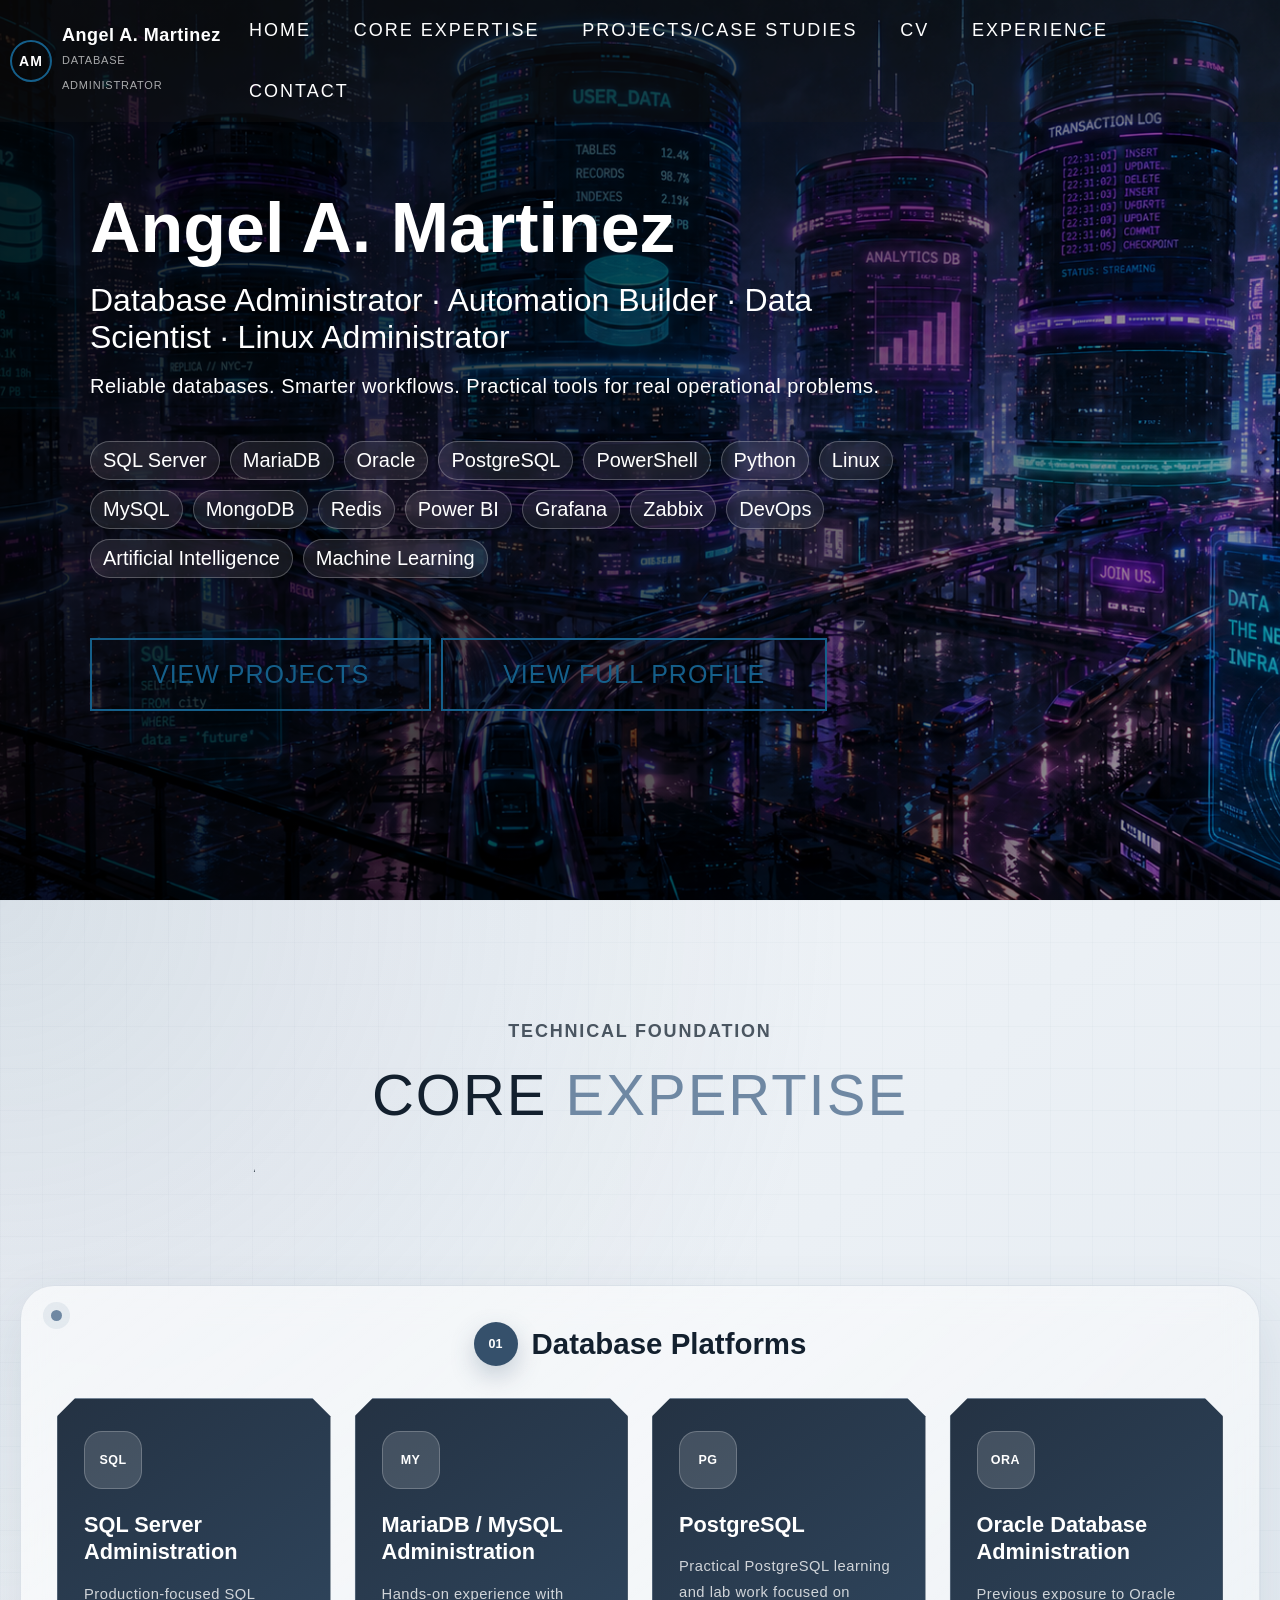
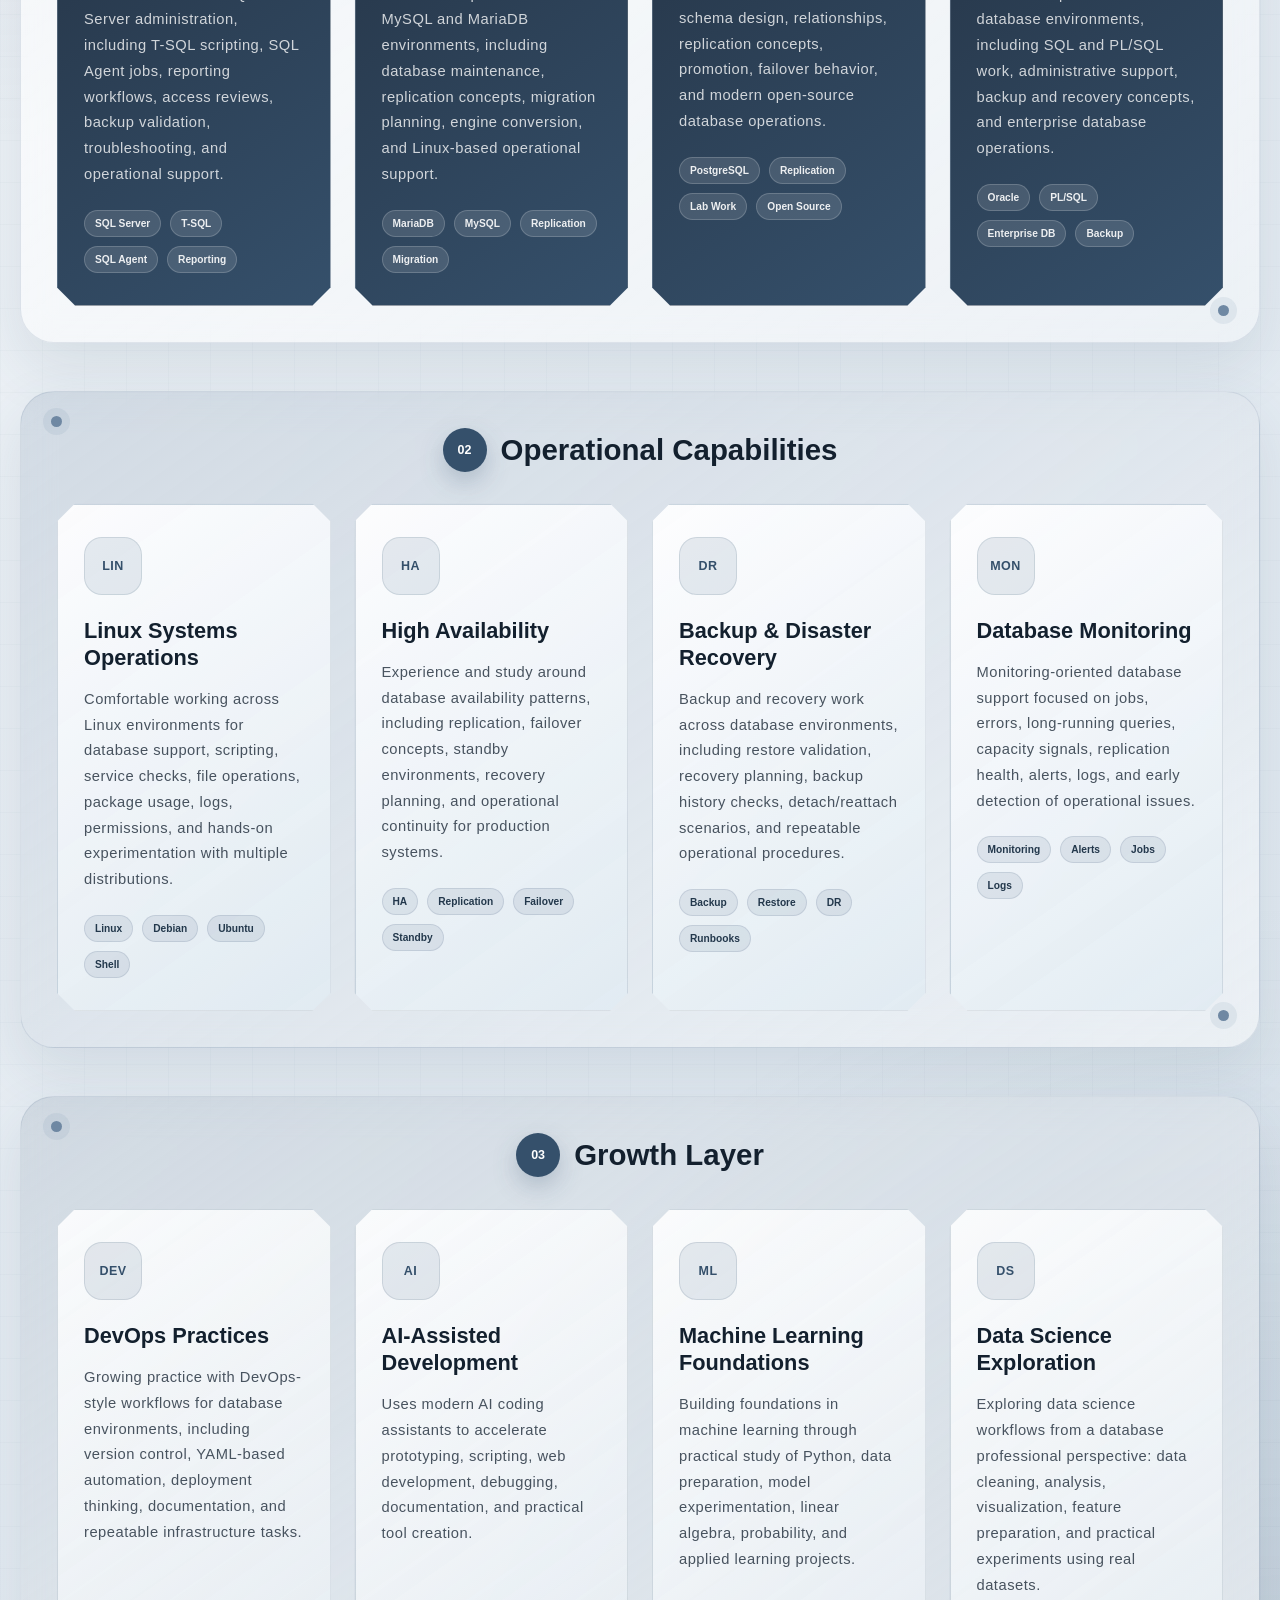
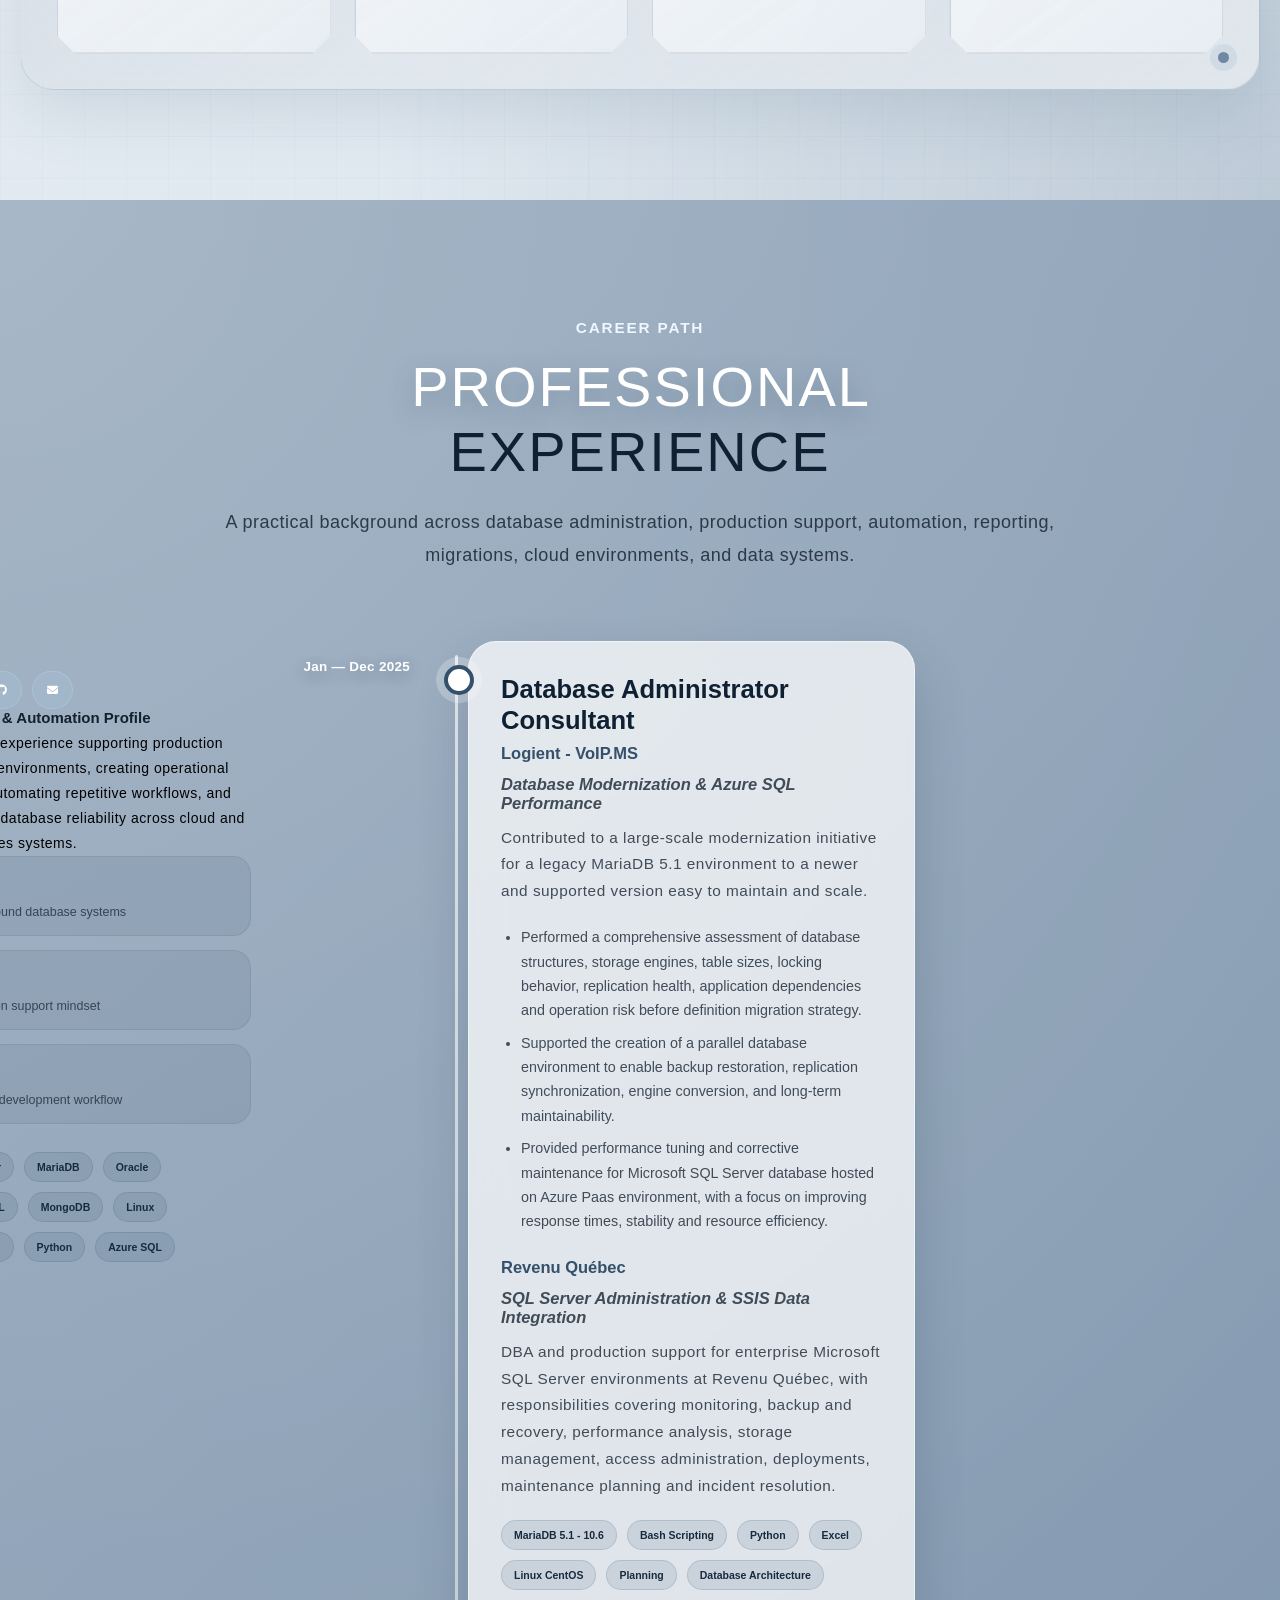
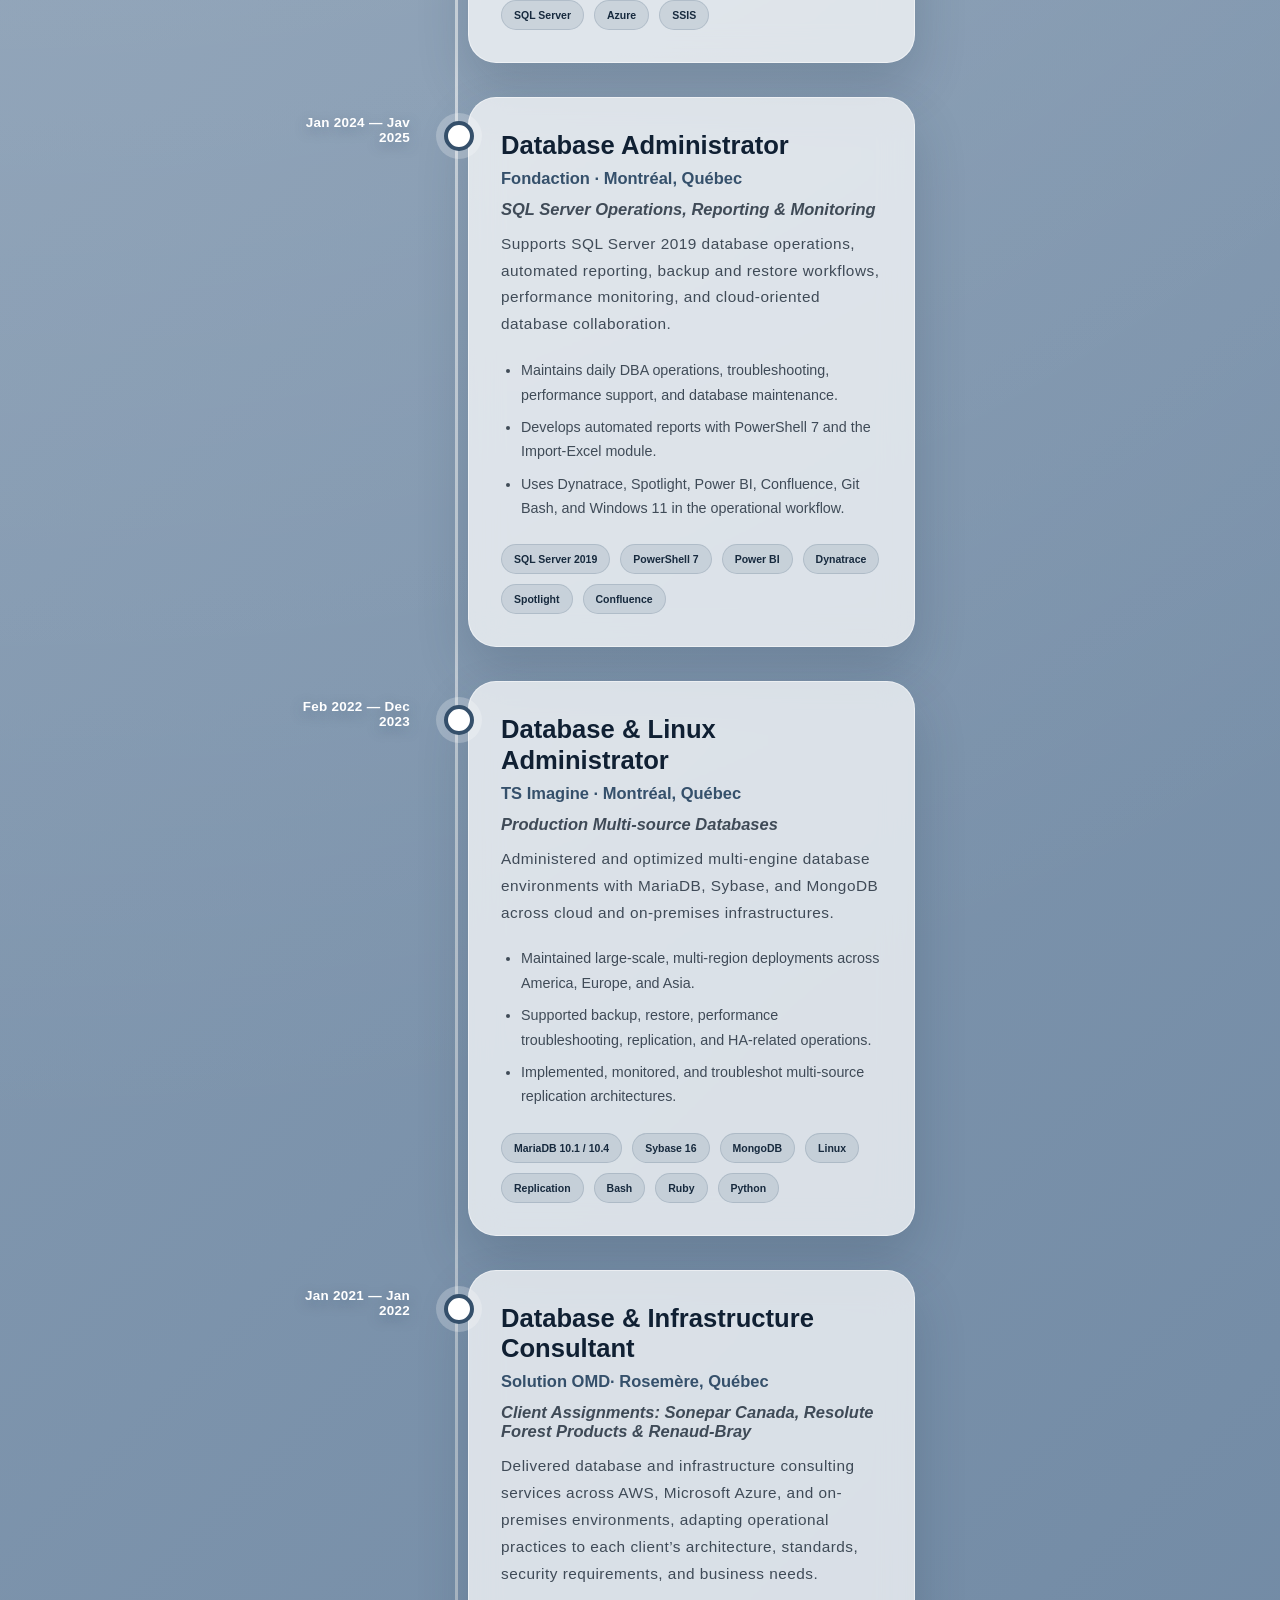
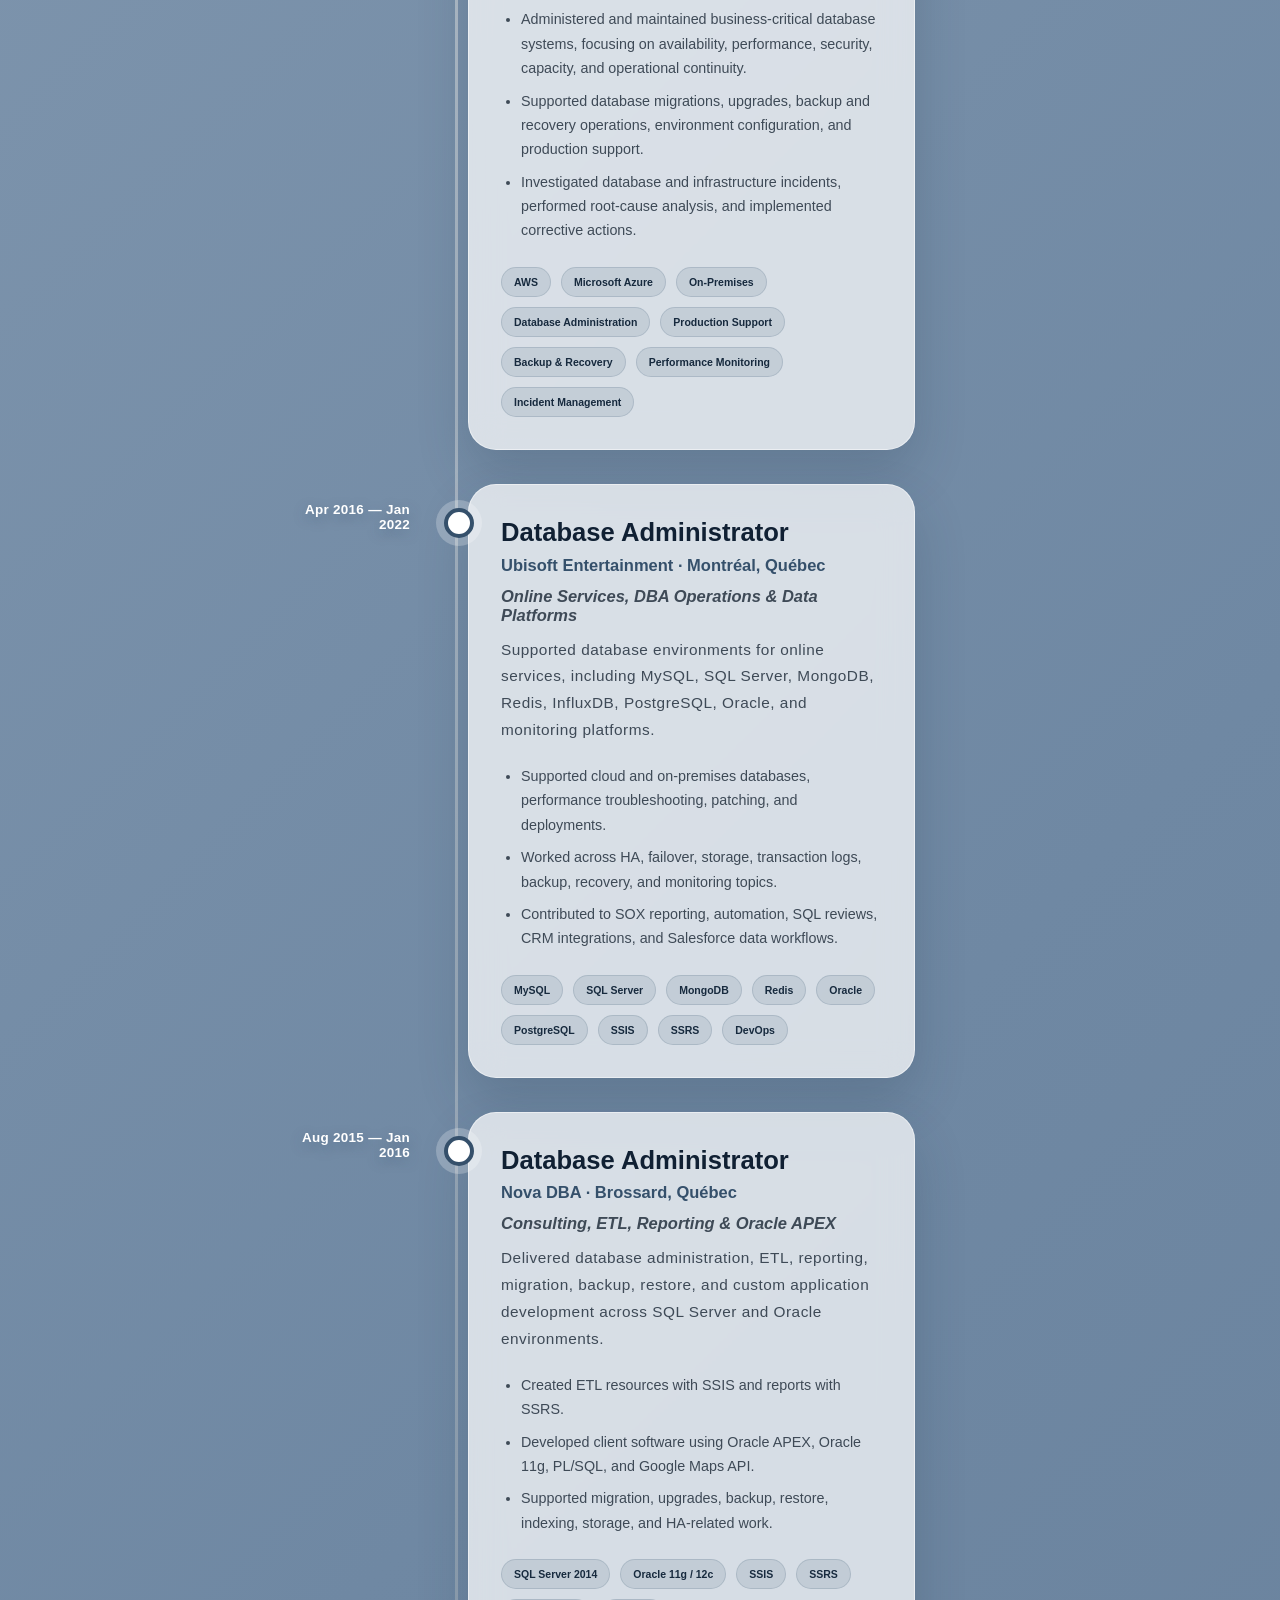
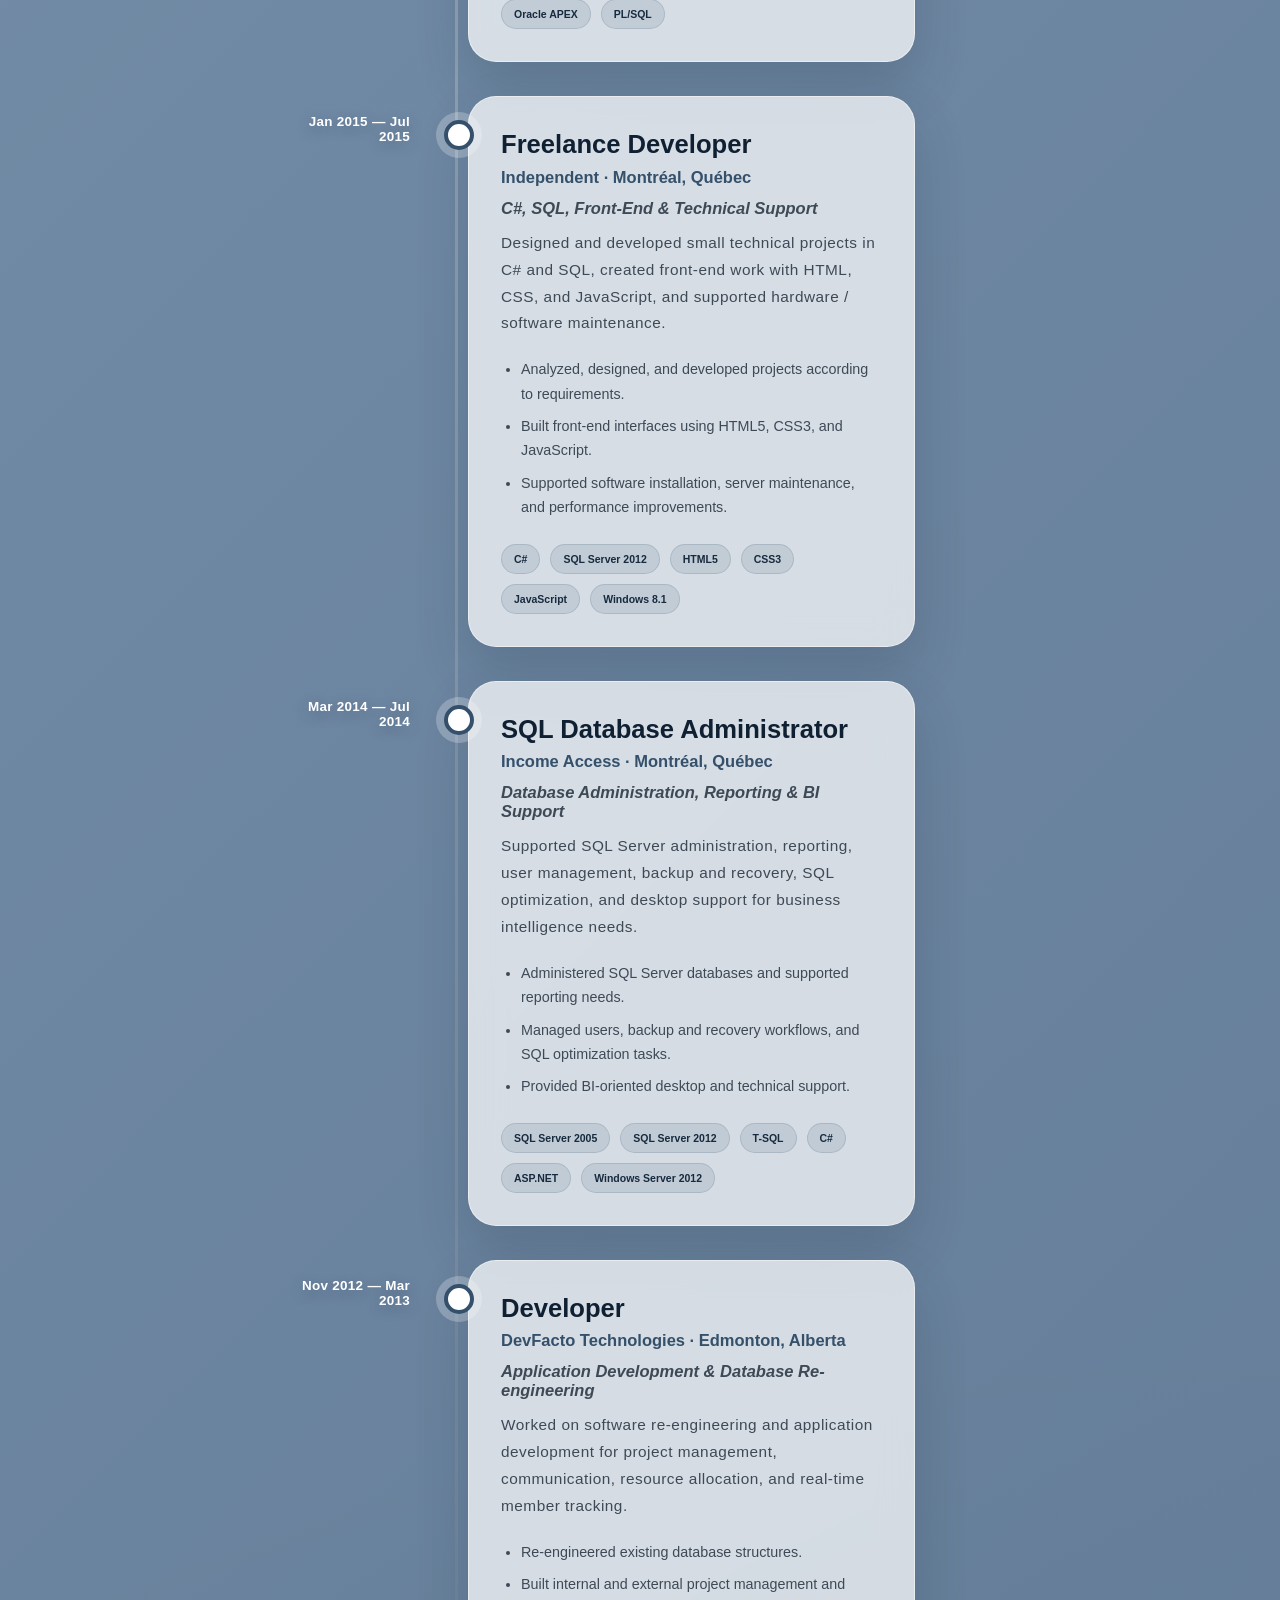
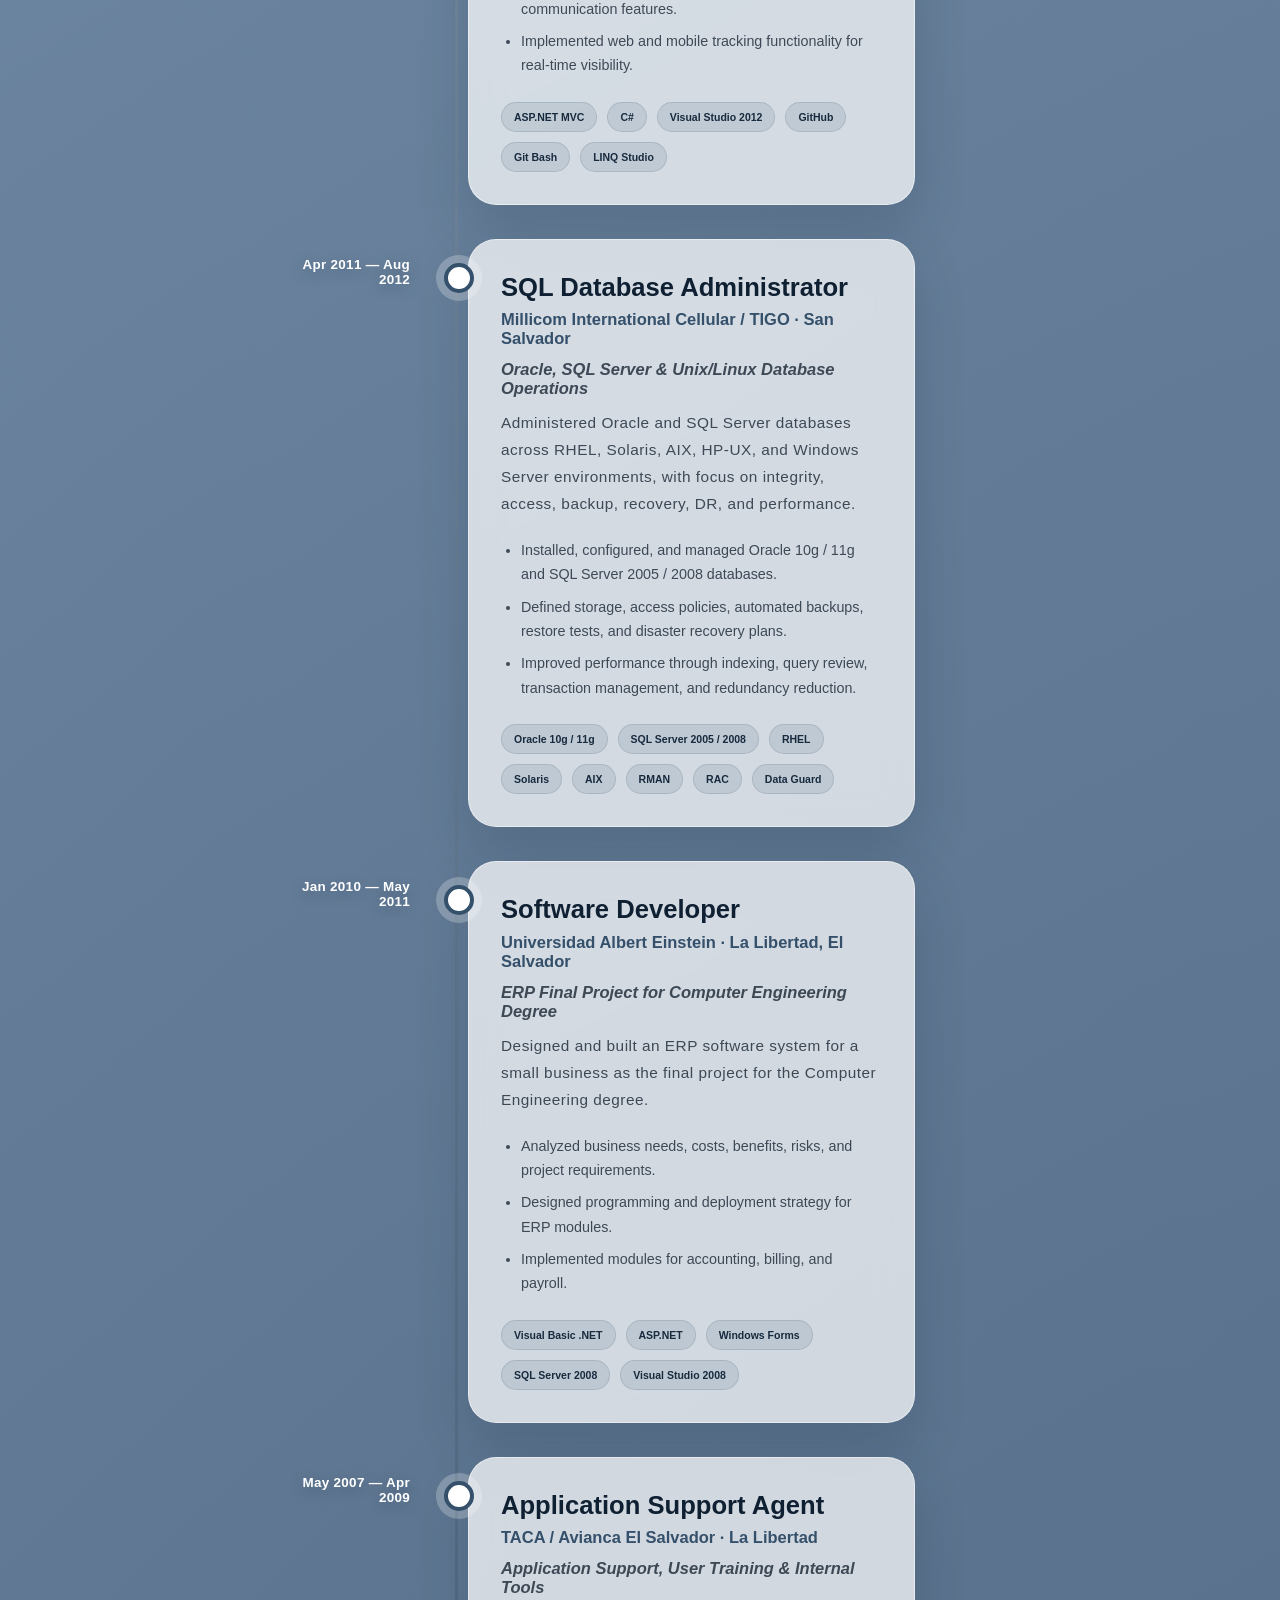
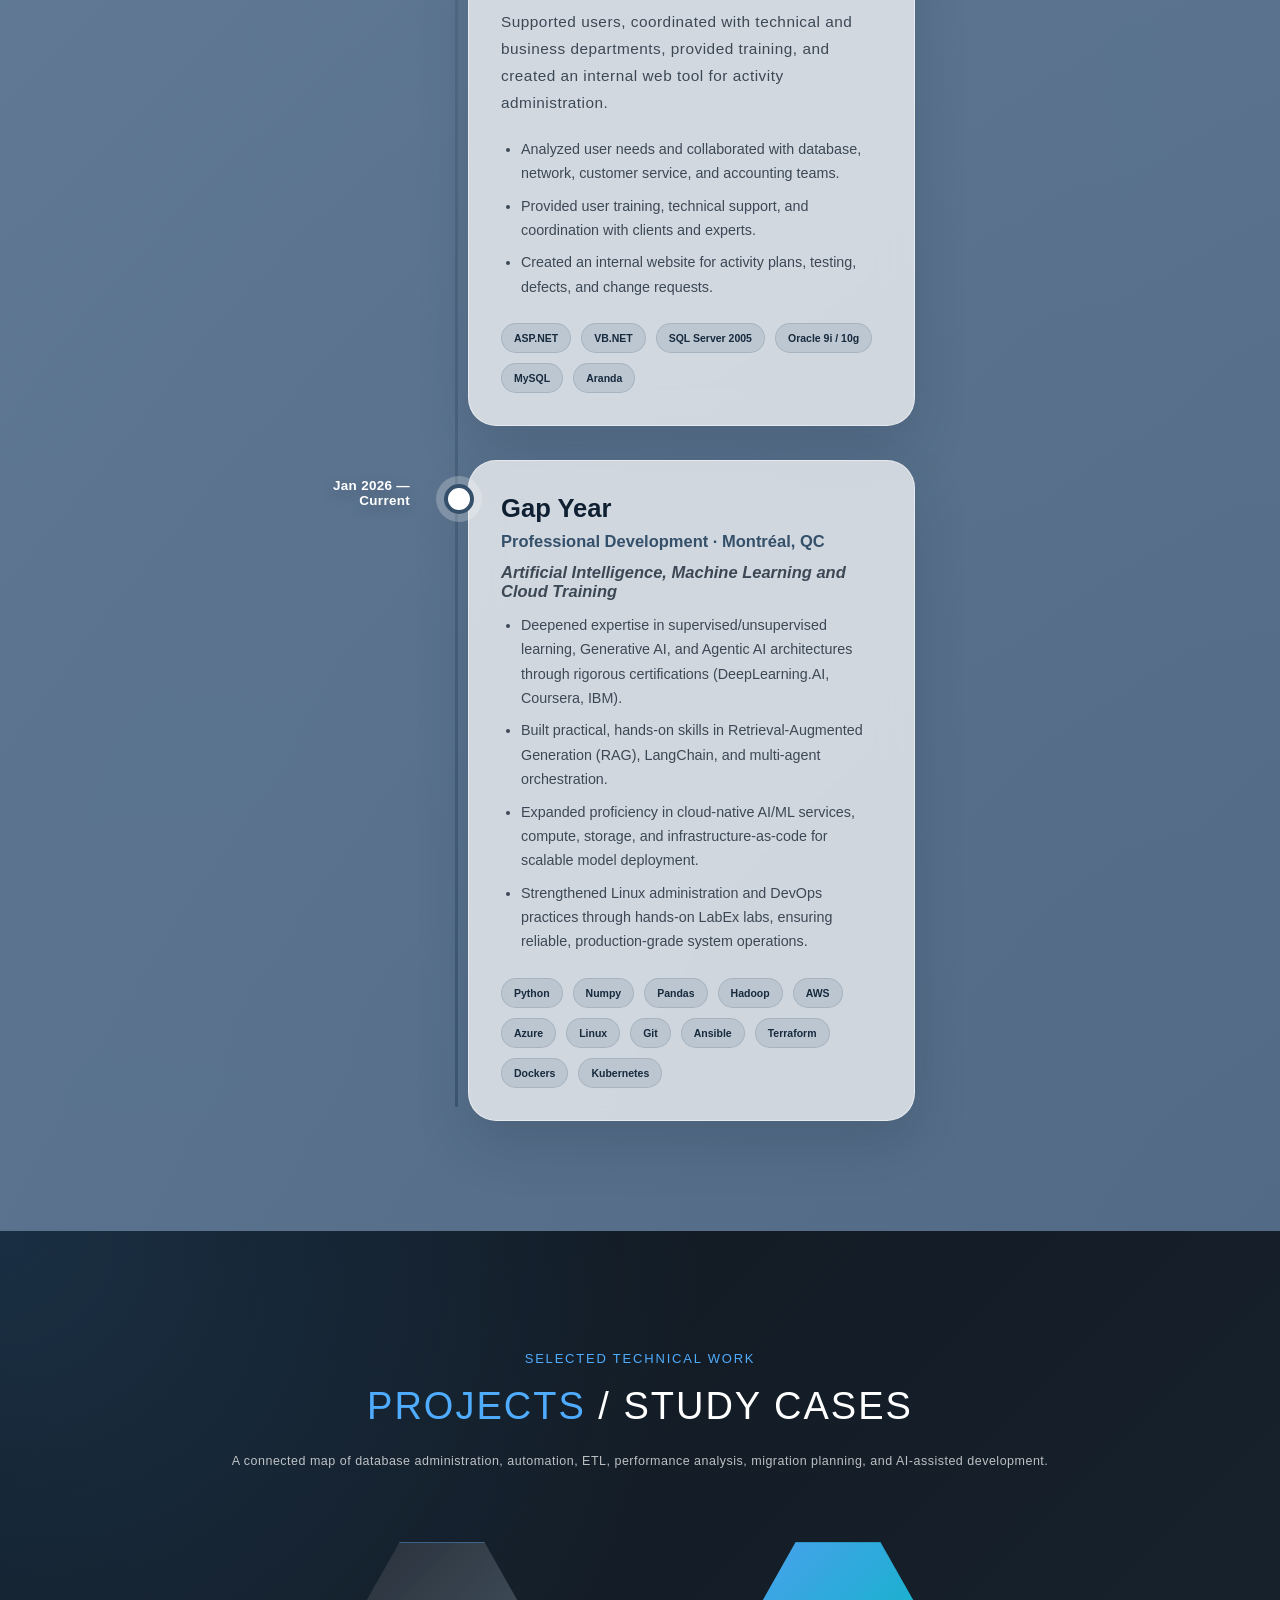
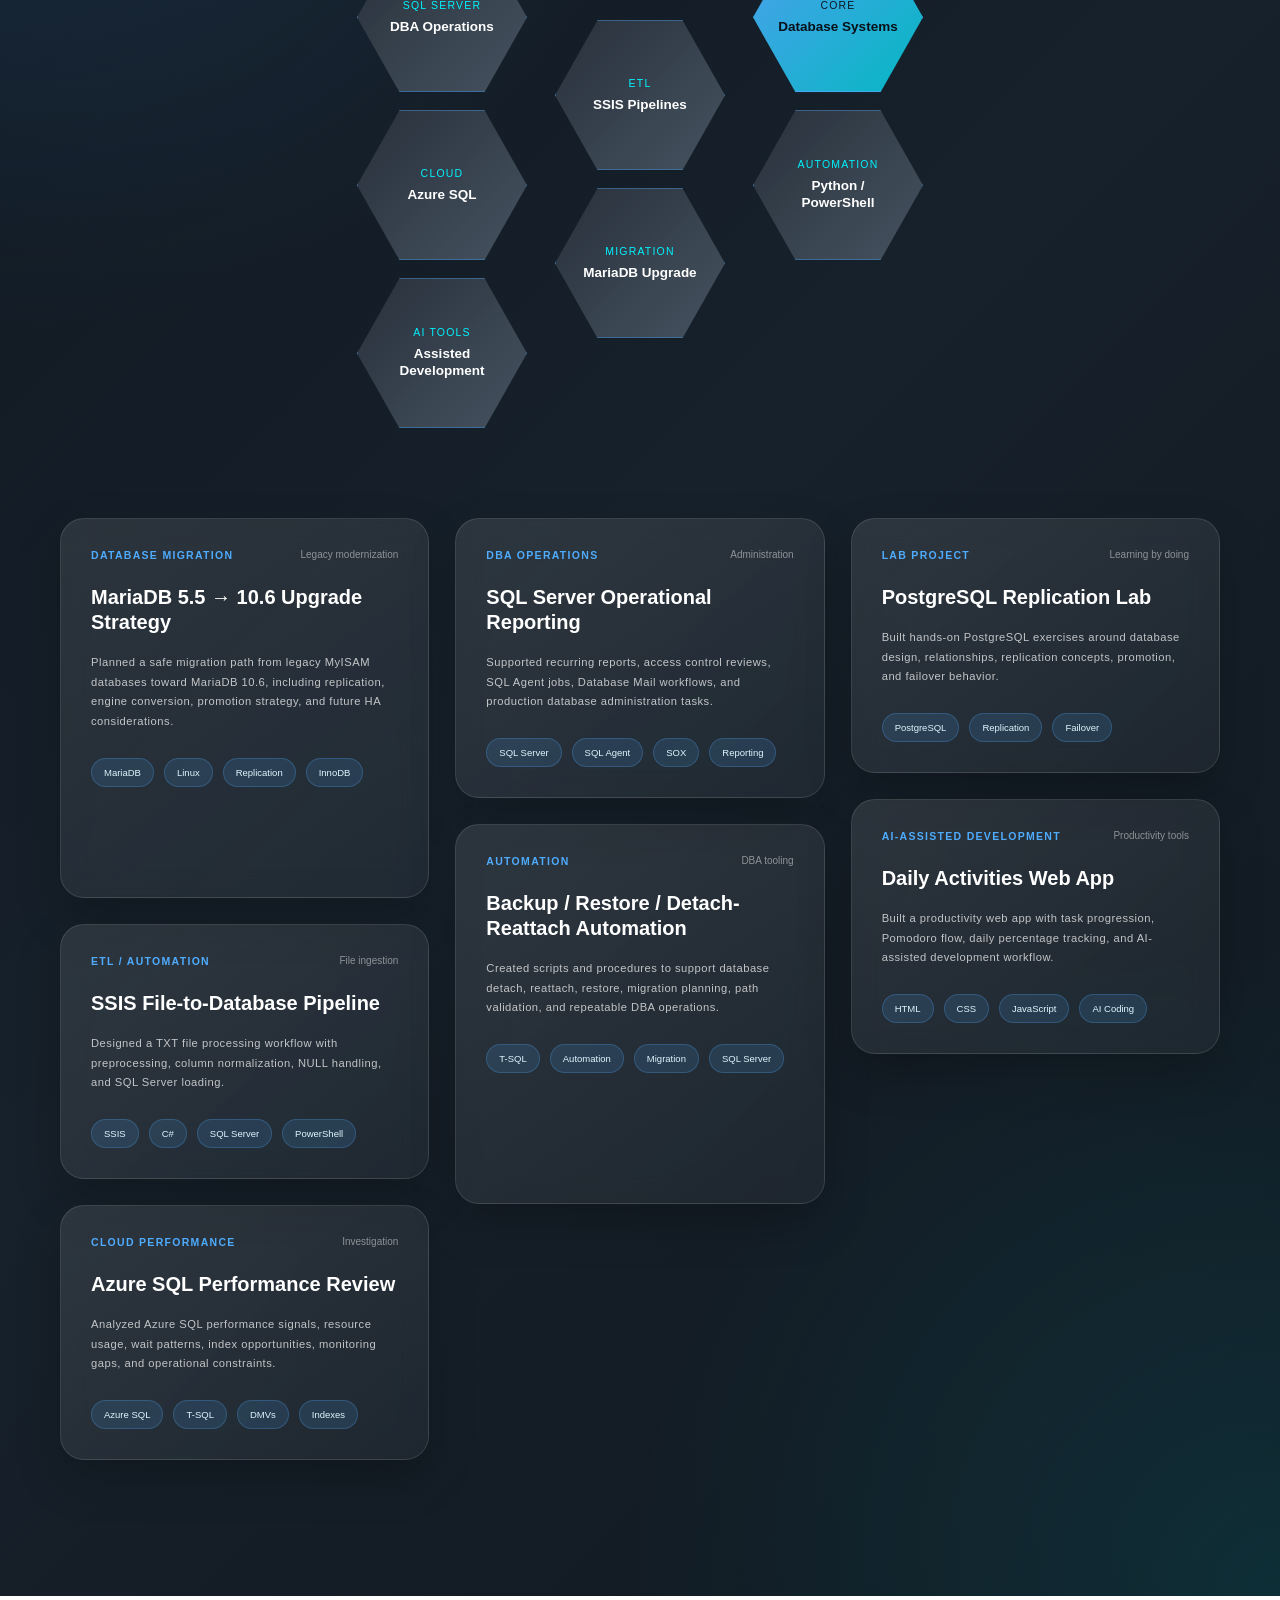
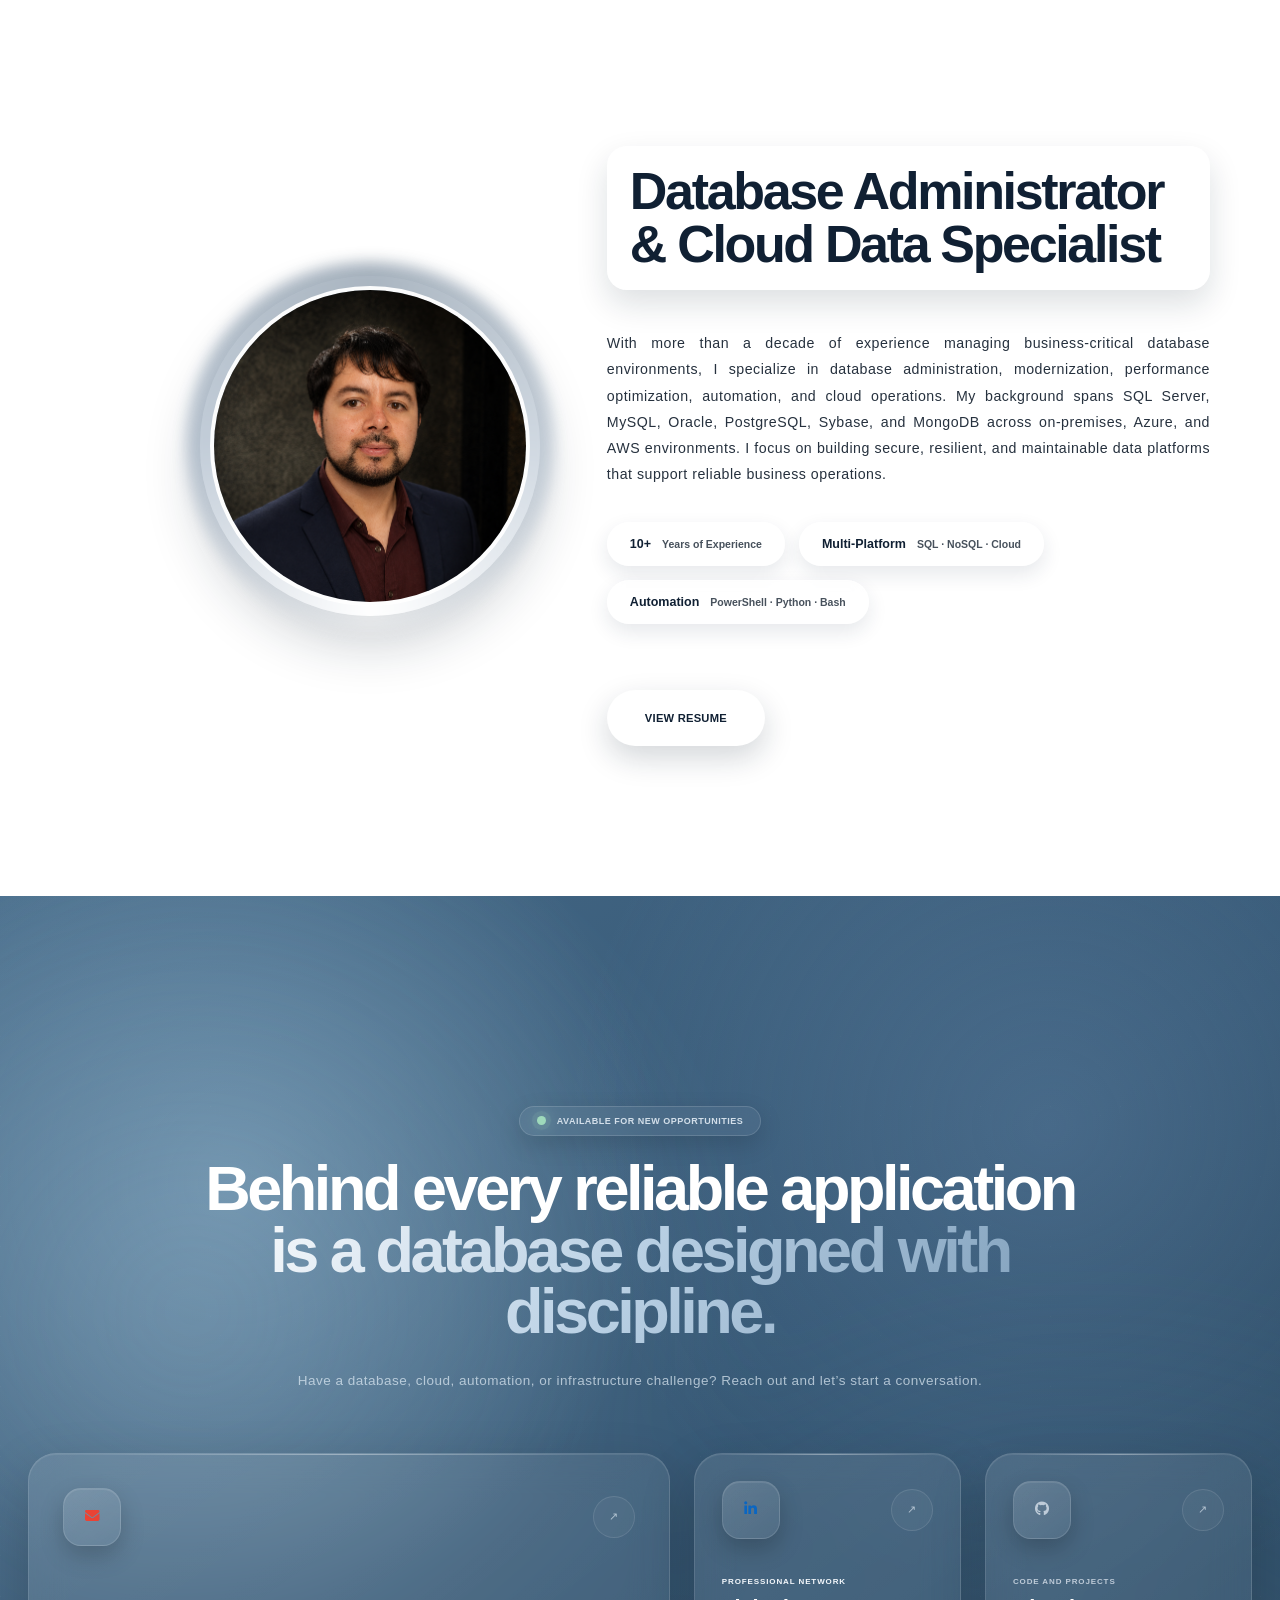
==== commit edd6ede7: "new website 2.0" ====
--- a/index.html
+++ b/index.html
@@ -1,1700 +1,852 @@
 <!DOCTYPE html>
-<html lang="en">
+<html data-bs-theme="light" lang="en">
+
 <head>
-    <meta charset="UTF-8">
-    <meta http-equiv="X-UA-Compatible" content="IE=edge">
-    <link rel="stylesheet" href="https://cdnjs.cloudflare.com/ajax/libs/font-awesome/6.5.0/css/all.min.css">
-    <meta name="viewport" content="width=device-width, initial-scale=1.0">
-    <link rel="stylesheet" href="style.css">
+    <meta charset="utf-8">
+    <meta name="viewport" content="width=device-width, initial-scale=1.0, shrink-to-fit=no">
     <title>MySelf</title>
+    <link rel="stylesheet" href="assets/bootstrap/css/bootstrap.min.css">
+    <link rel="stylesheet" href="https://fonts.googleapis.com/css?family=Inter:300italic,400italic,600italic,700italic,800italic,400,300,600,700,800&amp;display=swap">
+    <link rel="stylesheet" href="assets/fonts/fontawesome-all.min.css">
+    <link rel="stylesheet" href="assets/css/style.css">
 </head>
+
 <body>
-
-    <!-- Header-->
-    <section id="header">
-        <div class="header container">
-            <div class="nav-bar">
-                <div class="brand">
-                <a href="#hero" class="brand-link">
-                    <div class="brand-mark">AM</div>
-                    <div class="brand-text">
-                    <h1>Angel A. Martinez</h1>
-                    <p>Database Administrator</p>
+    <div>
+        <div>
+            <div><meta charset="UTF-8"><meta http-equiv="X-UA-Compatible" content="IE=edge"><link rel="stylesheet" href="https://cdnjs.cloudflare.com/ajax/libs/font-awesome/6.5.0/css/all.min.css"><meta name="viewport" content="width=device-width, initial-scale=1.0"><link rel="stylesheet" href="assets/css/style.css"><title>MySelf</title>
+                <section id="header">
+                    <div class="container header">
+                        <div class="nav-bar">
+                            <div class="brand"><a href="#hero" class="brand-link">
+                                    <div class="brand-mark"><span>AM</span></div>
+                                    <div class="brand-text">
+                                        <h1>Angel A. Martinez</h1>
+                                        <p>Database Administrator</p>
+                                    </div>
+                                </a></div>
+                            <div class="nav-list">
+                                <div class="hamburger">
+                                    <div class="bar"></div>
+                                </div>
+                                <ul>
+                                    <li><a href="#hero" data-after="Home">Home</a></li>
+                                    <li><a href="#services" data-after="Service">Core Expertise</a></li>
+                                    <li><a href="#projects" data-after="Projects">Projects/Case Studies</a></li>
+                                    <li><a href="#experience" data-after="Contact">CV</a></li>
+                                    <li><a href="#about" data-after="About">Experience</a></li>
+                                    <li><a href="#contact" data-after="Contact">Contact</a></li>
+                                </ul>
+                            </div>
+                        </div>
                     </div>
-                </a>
-                </div>
-                <div class="nav-list">
-                    <div class="hamburger">
-                        <div class="bar"></div>
+                </section>
+                <section id="hero">
+                    <div class="container hero">
+                        <div class="hero-content">
+                            <h1 class="reveal-line delay-1"><span class="reveal-box"></span> Angel A. Martinez </h1>
+                            <h2 class="reveal-line delay-2"><span class="reveal-box"></span> Database Administrator · Automation Builder · Data Scientist · Linux Administrator </h2>
+                            <p class="reveal-line hero-statement delay-3"><span class="reveal-box"></span> Reliable databases. Smarter workflows. Practical tools for real operational problems. </p>
+                            <div class="hero-tags"><span style="--i:1;">SQL Server</span><span style="--i:2;">MariaDB</span><span style="--i:3;">Oracle</span><span style="--i:4;">PostgreSQL</span><span style="--i:5;">PowerShell</span><span style="--i:6;">Python</span><span style="--i:7;">Linux</span><span style="--i:8;">MySQL</span><span style="--i:9;">MongoDB</span><span style="--i:10;">Redis</span><span style="--i:11;">Power BI</span><span style="--i:12;">Grafana</span><span style="--i:13;">Zabbix</span><span style="--i:14;">DevOps</span><span style="--i:15;">Artificial Intelligence</span><span style="--i:16;">Machine Learning</span></div>
+                            <div class="hero-actions">
+                                <a href="#projects" class="cta">View Projects</a>
+                                <!-- <a href="./assets/documents/AngelAMartinez_CV_2026_Complete.pdf" class="cta secondary" download>Download Full Profile</a> -->
+                                <a href="./assets/documents/AngelAMartinez_CV_2026_Complete.pdf" class="cta" target="_blank" rel="noopener noreferrer">View Full Profile</a>
+                            </div>
+                        </div>
                     </div>
-                    <ul>
-                        <li><a href="#hero" data-after="Home">Home</a></li>
-                        <li><a href="#services" data-after="Service">Core Expertise</a></li>
-                        <li><a href="#projects" data-after="Projects">Projects/Case Studies</a></li>
-                        <li><a href="#experience" data-after="Contact">CV</a></li>
-                        <!-- <li><a href="#about" data-after="About">About</a></li> -->
-                        <li><a href="#about" data-after="About">Experience</a></li>
-                        <li><a href="#contact" data-after="Contact">Contact</a></li>
-                    </ul>                    
-                </div>
+                </section>
+                <section id="services">
+                    <div class="container services">
+                        <div class="service-top">
+                            <p class="section-kicker">Technical foundation</p>
+                            <h1 class="section-title">Core <span>Expertise</span></h1>
+                            <p> A practical technical stack built around database platforms, production support, automation, monitoring, and the gradual bridge toward cloud, DevOps, and AI-assisted development. </p>
+                        </div>
+                        <div class="expertise-constellation">
+                            <div class="expertise-cluster database-cluster">
+                                <div class="cluster-heading"><span>01</span>
+                                    <h2>Database Platforms</h2>
+                                </div>
+                                <div class="cluster-grid primary-grid">
+                                    <article class="expertise-card primary">
+                                        <div class="card-icon"><span>SQL</span></div>
+                                        <h3>SQL Server Administration</h3>
+                                        <p> Production-focused SQL Server administration, including T-SQL scripting, SQL Agent jobs, reporting workflows, access reviews, backup validation, troubleshooting, and operational support. </p>
+                                        <div class="expertise-tags"><span>SQL Server</span><span>T-SQL</span><span>SQL Agent</span><span>Reporting</span></div>
+                                    </article>
+                                    <article class="expertise-card primary">
+                                        <div class="card-icon"><span>MY</span></div>
+                                        <h3>MariaDB / MySQL Administration</h3>
+                                        <p> Hands-on experience with MySQL and MariaDB environments, including database maintenance, replication concepts, migration planning, engine conversion, and Linux-based operational support. </p>
+                                        <div class="expertise-tags"><span>MariaDB</span><span>MySQL</span><span>Replication</span><span>Migration</span></div>
+                                    </article>
+                                    <article class="expertise-card primary">
+                                        <div class="card-icon"><span>PG</span></div>
+                                        <h3>PostgreSQL</h3>
+                                        <p> Practical PostgreSQL learning and lab work focused on schema design, relationships, replication concepts, promotion, failover behavior, and modern open-source database operations. </p>
+                                        <div class="expertise-tags"><span>PostgreSQL</span><span>Replication</span><span>Lab Work</span><span>Open Source</span></div>
+                                    </article>
+                                    <article class="expertise-card primary">
+                                        <div class="card-icon"><span>ORA</span></div>
+                                        <h3>Oracle Database Administration</h3>
+                                        <p> Previous exposure to Oracle database environments, including SQL and PL/SQL work, administrative support, backup and recovery concepts, and enterprise database operations. </p>
+                                        <div class="expertise-tags"><span>Oracle</span><span>PL/SQL</span><span>Enterprise DB</span><span>Backup</span></div>
+                                    </article>
+                                </div>
+                            </div>
+                            <div class="expertise-cluster operations-cluster">
+                                <div class="cluster-heading"><span>02</span>
+                                    <h2>Operational Capabilities</h2>
+                                </div>
+                                <div class="cluster-grid capability-grid">
+                                    <article class="expertise-card capability">
+                                        <div class="card-icon"><span>LIN</span></div>
+                                        <h3>Linux Systems Operations</h3>
+                                        <p> Comfortable working across Linux environments for database support, scripting, service checks, file operations, package usage, logs, permissions, and hands-on experimentation with multiple distributions. </p>
+                                        <div class="expertise-tags"><span>Linux</span><span>Debian</span><span>Ubuntu</span><span>Shell</span></div>
+                                    </article>
+                                    <article class="expertise-card capability">
+                                        <div class="card-icon"><span>HA</span></div>
+                                        <h3>High Availability</h3>
+                                        <p> Experience and study around database availability patterns, including replication, failover concepts, standby environments, recovery planning, and operational continuity for production systems. </p>
+                                        <div class="expertise-tags"><span>HA</span><span>Replication</span><span>Failover</span><span>Standby</span></div>
+                                    </article>
+                                    <article class="expertise-card capability">
+                                        <div class="card-icon"><span>DR</span></div>
+                                        <h3>Backup &amp; Disaster Recovery</h3>
+                                        <p> Backup and recovery work across database environments, including restore validation, recovery planning, backup history checks, detach/reattach scenarios, and repeatable operational procedures. </p>
+                                        <div class="expertise-tags"><span>Backup</span><span>Restore</span><span>DR</span><span>Runbooks</span></div>
+                                    </article>
+                                    <article class="expertise-card capability">
+                                        <div class="card-icon"><span>MON</span></div>
+                                        <h3>Database Monitoring</h3>
+                                        <p> Monitoring-oriented database support focused on jobs, errors, long-running queries, capacity signals, replication health, alerts, logs, and early detection of operational issues. </p>
+                                        <div class="expertise-tags"><span>Monitoring</span><span>Alerts</span><span>Jobs</span><span>Logs</span></div>
+                                    </article>
+                                </div>
+                            </div>
+                            <div class="expertise-cluster growth-cluster">
+                                <div class="cluster-heading"><span>03</span>
+                                    <h2>Growth Layer</h2>
+                                </div>
+                                <div class="cluster-grid growth-grid">
+                                    <article class="expertise-card growth">
+                                        <div class="card-icon"><span>DEV</span></div>
+                                        <h3>DevOps Practices</h3>
+                                        <p> Growing practice with DevOps-style workflows for database environments, including version control, YAML-based automation, deployment thinking, documentation, and repeatable infrastructure tasks. </p>
+                                    </article>
+                                    <article class="expertise-card growth">
+                                        <div class="card-icon"><span>AI</span></div>
+                                        <h3>AI-Assisted Development</h3>
+                                        <p> Uses modern AI coding assistants to accelerate prototyping, scripting, web development, debugging, documentation, and practical tool creation. </p>
+                                    </article>
+                                    <article class="expertise-card growth">
+                                        <div class="card-icon"><span>ML</span></div>
+                                        <h3>Machine Learning Foundations</h3>
+                                        <p> Building foundations in machine learning through practical study of Python, data preparation, model experimentation, linear algebra, probability, and applied learning projects. </p>
+                                    </article>
+                                    <article class="expertise-card growth">
+                                        <div class="card-icon"><span>DS</span></div>
+                                        <h3>Data Science Exploration</h3>
+                                        <p> Exploring data science workflows from a database professional perspective: data cleaning, analysis, visualization, feature preparation, and practical experiments using real datasets. </p>
+                                    </article>
+                                </div>
+                            </div>
+                        </div>
+                    </div>
+                    <div id="expertisePopup" class="expertise-popup" aria-hidden="true"><button class="popup-close" type="button" aria-label="Close expertise popup">×</button>
+                        <div id="popupKicker" class="popup-kicker"><span>Core Expertise</span></div>
+                        <h3 id="popupTitle">Title</h3>
+                        <p id="popupBody">Details will appear here.</p>
+                        <div id="popupDetails" class="popup-details"></div>
+                        <div id="popupTags" class="popup-tags"></div>
+                    </div>
+                </section>
+                <section id="experience">
+                    <div class="container experience">
+                        <div class="experience-header">
+                            <p class="section-kicker">Career path</p>
+                            <h1 class="section-title"><span>Professional</span> Experience</h1>
+                            <p class="experience-intro"> A practical background across database administration, production support, automation, reporting, migrations, cloud environments, and data systems. </p>
+                        </div>
+                        <div class="experience-layout">
+                            <aside class="experience-summary">
+                                <div class="summary-contact-panel">
+                                    <p>Connect</p>
+                                    <div class="contact-actions"><a href="https://www.linkedin.com/in/angelalbamartinez/" aria-label="LinkedIn"><i class="fab fa-linkedin-in"></i></a><a href="https://github.com/Anfranalma" aria-label="GitHub"><i class="fab fa-github"></i></a><a href="mailto:angel.martineau.db@gmail.com" aria-label="Email"><i class="fas fa-envelope"></i></a></div>
+                                </div>
+                                <h2>Database &amp; Automation Profile</h2>
+                                <p> Hands-on experience supporting production database environments, creating operational reports, automating repetitive workflows, and improving database reliability across cloud and on-premises systems. </p>
+                                <div class="summary-stats">
+                                    <div><strong>10+</strong><span>Years around database systems</span></div>
+                                    <div><strong>DBA</strong><span>Production support mindset</span></div>
+                                    <div><strong>AI</strong><span>Assisted development workflow</span></div>
+                                </div>
+                                <div class="summary-tags"><span>SQL Server</span><span>MariaDB</span><span>Oracle</span><span>PostgreSQL</span><span>MongoDB</span><span>Linux</span><span>PowerShell</span><span>Python</span><span>Azure SQL</span></div>
+                            </aside>
+                            <div class="experience-timeline">
+                                <article class="job-card" tabindex="0">
+                                    <div class="job-date"><span>Jan — Dec 2025</span></div>
+                                    <div class="job-content">
+                                        <h2>Database Administrator Consultant</h2>
+                                        <h3>Logient - VoIP.MS</h3>
+                                        <h3><em><span style="color: rgba(19, 32, 46, 0.78);">Database Modernization &amp; Azure SQL Performance</span></em></h3>
+                                        <p>Contributed to a large-scale modernization initiative for a legacy MariaDB&nbsp;5.1 environment to a newer and supported version easy to maintain and scale.</p>
+                                        <ul>
+                                            <li>Performed a comprehensive assessment of database structures, storage engines, table sizes, locking behavior, replication health, application dependencies and operation risk before definition migration strategy.</li>
+                                            <li>Supported the creation of a parallel database environment to enable backup restoration, replication synchronization, engine conversion, and long-term maintainability.</li>
+                                            <li>Provided performance tuning and corrective maintenance for Microsoft SQL Server database hosted on Azure Paas environment, with a focus on improving response times, stability and resource efficiency.&nbsp;</li>
+                                        </ul>
+                                        <h3>Revenu Québec</h3>
+                                        <h3><em><span style="color: rgba(19, 32, 46, 0.78);">SQL Server Administration &amp; SSIS Data Integration</span></em></h3>
+                                        <p>DBA and production support for enterprise Microsoft SQL Server environments at Revenu Québec, with responsibilities covering monitoring, backup and recovery, performance analysis, storage management, access administration, deployments, maintenance planning and incident resolution.</p>
+                                        <div class="job-tags"><span>MariaDB 5.1 - 10.6</span><span>Bash Scripting</span><span>Python</span><span>Excel</span><span>Linux CentOS</span><span>Planning</span><span>Database Architecture</span><span>SQL Server</span><span>Azure</span><span>SSIS</span></div>
+                                    </div>
+                                    <aside class="job-detail-pane"><span class="detail-label">Current focus</span>
+                                        <h3>Database Administrator &amp; Architect</h3>
+                                        <p> This project combined operation database administration with architectural planning to modernize a legacy MariaDB 5.1 environment to MariaDB 10.6. The project included platform assessment, reliction, backup and rollback preparation, MyISAM-to-InnoDB conversion, integrity validation, application compatibility testing, performance&nbsp; optimization and controlled production transition. No Downtime Allowed.</p>
+                                        <div class="detail-block">
+                                            <h4>DBA</h4>
+                                            <p> My responsibilities included reviewing storage engines, table sizes, replication status, permissions, backups, recovery procedures, capacity, and performance indicator, supporting the conversion of MyISAM tables to InnoDB, and tracked replication lag, locking, storage consumption and long-running operations.</p>
+                                        </div>
+                                        <div class="detail-block">
+                                            <h4>Architect</h4>
+                                            <p> As Database Architect, I evaluated the limitation of the legacy platform and designed the target MariaDB 10.6 architecture. I defined InnoDB as the transaction storage standard and develop the migration strategy, including environment preparation, replication topology, conversion sequencing, validation stages, rollback planning, and final cutover. I reviewed application dependencies, character sets, collation, indexes, data types and version compatibility to reduce migration risk.</p>
+                                        </div>
+                                        <div class="detail-stack"><span>Linux CentOS</span><span>Bash Scripting</span><span>SQL Server</span><span>Python</span><span>Excel</span><span>Planning</span></div>
+                                    </aside>
+                                </article>
+                                <article class="job-card" tabindex="0">
+                                    <div class="job-date"><span>Jan 2024 — Jav 2025</span></div>
+                                    <div class="job-content">
+                                        <h2>Database Administrator</h2>
+                                        <h3>Fondaction · Montréal, Québec</h3>
+                                        <h3><em>SQL Server Operations, Reporting &amp; Monitoring</em></h3>
+                                        <p> Supports SQL Server 2019 database operations, automated reporting, backup and restore workflows, performance monitoring, and cloud-oriented database collaboration. </p>
+                                        <ul>
+                                            <li>Maintains daily DBA operations, troubleshooting, performance support, and database maintenance.</li>
+                                            <li>Develops automated reports with PowerShell 7 and the Import-Excel module.</li>
+                                            <li>Uses Dynatrace, Spotlight, Power BI, Confluence, Git Bash, and Windows 11 in the operational workflow.</li>
+                                        </ul>
+                                        <div class="job-tags"><span>SQL Server 2019</span><span>PowerShell 7</span><span>Power BI</span><span>Dynatrace</span><span>Spotlight</span><span>Confluence</span></div>
+                                    </div>
+                                    <aside class="job-detail-pane"><span class="detail-label">Current focus</span>
+                                        <h3>Operational DBA, Automation &amp; Reporting</h3>
+                                        <p> This role combines production SQL Server administration with practical automation, monitoring, cloud collaboration, and reporting improvements. </p>
+                                        <div class="detail-block">
+                                            <h4>Automated reporting</h4>
+                                            <p> Developed report generation workflows using PowerShell and Import-Excel, reducing repetitive manual effort around recurring database reports. </p>
+                                        </div>
+                                        <div class="detail-block">
+                                            <h4>Monitoring and performance</h4>
+                                            <p> Uses Dynatrace and Spotlight to support database visibility, performance analysis, incident investigation, and operational troubleshooting. </p>
+                                        </div>
+                                        <div class="detail-block">
+                                            <h4>Cloud and documentation</h4>
+                                            <p> Collaborates around Azure database initiatives and documents processes, procedures, and operational knowledge in Confluence. </p>
+                                        </div>
+                                        <div class="detail-stack"><span>SQL Server 2019</span><span>PowerShell</span><span>Azure</span><span>Power BI</span><span>Dynatrace</span></div>
+                                    </aside>
+                                </article>
+                                <article class="job-card" tabindex="0">
+                                    <div class="job-date"><span>Feb 2022 — Dec 2023</span></div>
+                                    <div class="job-content">
+                                        <h2>Database &amp; Linux Administrator</h2>
+                                        <h3>TS Imagine · Montréal, Québec</h3>
+                                        <h3><em>Production Multi-source Databases</em></h3>
+                                        <p> Administered and optimized multi-engine database environments with MariaDB, Sybase, and MongoDB across cloud and on-premises infrastructures. </p>
+                                        <ul>
+                                            <li>Maintained large-scale, multi-region deployments across America, Europe, and Asia.</li>
+                                            <li>Supported backup, restore, performance troubleshooting, replication, and HA-related operations.</li>
+                                            <li>Implemented, monitored, and troubleshot multi-source replication architectures.</li>
+                                        </ul>
+                                        <div class="job-tags"><span>MariaDB 10.1 / 10.4</span><span>Sybase 16</span><span>MongoDB</span><span>Linux</span><span>Replication</span><span>Bash</span><span>Ruby</span><span>Python</span></div>
+                                    </div>
+                                    <aside class="job-detail-pane"><span class="detail-label">Major work</span>
+                                        <h3>MariaDB Migration &amp; Multi-source Replication</h3>
+                                        <p> Expanded production database support through two major technical initiatives: migration / modernization work and troubleshooting of MariaDB multi-source replication across distributed environments. </p>
+                                        <div class="detail-block">
+                                            <h4>01. Migration and modernization</h4>
+                                            <p> Supported migration work across MariaDB environments, including compatibility checks, backup validation, replication review, updates, and production readiness. </p>
+                                        </div>
+                                        <div class="detail-block">
+                                            <h4>02. Multi-source replication troubleshooting</h4>
+                                            <p> Investigated complex replication behavior across multiple sources, reviewing channels, synchronization delays, replication errors, and operational recovery strategy. </p>
+                                        </div>
+                                        <div class="detail-block">
+                                            <h4>Operational scope</h4>
+                                            <p> Multi-region database operations across America, Europe, and Asia, with cloud and on-premises infrastructure support. </p>
+                                        </div>
+                                        <div class="detail-stack"><span>MariaDB</span><span>Sybase</span><span>MongoDB</span><span>CentOS</span><span>Multi-source replication</span></div>
+                                    </aside>
+                                </article>
+                                <article class="job-card" tabindex="0">
+                                <div class="job-date">
+                                    <span>Jan 2021 — Jan  2022</span>
+                                </div>
+
+                                <div class="job-content">
+
+                                    <h2>Database &amp; Infrastructure Consultant</h2>
+
+                                    <h3>Solution OMD· Rosemère, Québec</h3>
+
+                                    <h3>
+                                        <em>
+                                            Client Assignments: Sonepar Canada, Resolute Forest Products
+                                            &amp; Renaud-Bray
+                                        </em>
+                                    </h3>
+
+                                    <p>
+                                        Delivered database and infrastructure consulting services across
+                                        AWS, Microsoft Azure, and on-premises environments, adapting
+                                        operational practices to each client’s architecture, standards,
+                                        security requirements, and business needs.
+                                    </p>
+
+                                    <ul>
+                                        <li>
+                                            Administered and maintained business-critical database systems,
+                                            focusing on availability, performance, security, capacity, and
+                                            operational continuity.
+                                        </li>
+
+                                        <li>
+                                            Supported database migrations, upgrades, backup and recovery
+                                            operations, environment configuration, and production support.
+                                        </li>
+
+                                        <li>
+                                            Investigated database and infrastructure incidents, performed
+                                            root-cause analysis, and implemented corrective actions.
+                                        </li>
+                                    </ul>
+
+                                    <div class="job-tags">
+                                        <span>AWS</span>
+                                        <span>Microsoft Azure</span>
+                                        <span>On-Premises</span>
+                                        <span>Database Administration</span>
+                                        <span>Production Support</span>
+                                        <span>Backup &amp; Recovery</span>
+                                        <span>Performance Monitoring</span>
+                                        <span>Incident Management</span>
+                                    </div>
+
+                                </div>
+
+                                <aside class="job-detail-pane">
+
+                                    <span class="detail-label">Consulting scope</span>
+
+                                    <h3>
+                                        Multi-Client Database &amp; Infrastructure Operations
+                                    </h3>
+
+                                    <p>
+                                        Supported multiple enterprise clients with different database,
+                                        infrastructure, security, and operational requirements while
+                                        maintaining strict confidentiality and access-control standards.
+                                    </p>
+
+                                    <div class="detail-block">
+
+                                        <h4>01. Database operations</h4>
+
+                                        <p>
+                                            Monitored database health, performance, storage utilization,
+                                            scheduled operations, backup status, and production stability
+                                            across cloud and on-premises environments.
+                                        </p>
+
+                                    </div>
+
+                                    <div class="detail-block">
+
+                                        <h4>02. Incident resolution</h4>
+
+                                        <p>
+                                            Diagnosed database and infrastructure incidents, identified root
+                                            causes, coordinated with development and operations teams, and
+                                            implemented corrective measures to restore service stability.
+                                        </p>
+
+                                    </div>
+
+                                    <div class="detail-block">
+
+                                        <h4>03. Migration and maintenance</h4>
+
+                                        <p>
+                                            Assisted with database migrations, upgrades, environment
+                                            configuration, backup and recovery activities, and controlled
+                                            production maintenance.
+                                        </p>
+
+                                    </div>
+
+                                    <div class="detail-block">
+
+                                        <h4>04. Documentation and governance</h4>
+
+                                        <p>
+                                            Prepared and maintained technical documentation covering
+                                            operational procedures, environment configurations,
+                                            troubleshooting steps, recovery processes, and client-specific
+                                            standards.
+                                        </p>
+
+                                    </div>
+
+                                    <div class="detail-stack">
+                                        <span>Sonepar Canada</span>
+                                        <span>Resolute Forest Products</span>
+                                        <span>Renaud-Bray</span>
+                                        <span>AWS</span>
+                                        <span>Azure</span>
+                                        <span>Cloud &amp; On-Premises</span>
+                                    </div>
+
+                                </aside>
+
+                            </article>
+                                <article class="job-card" tabindex="0">
+                                    <div class="job-date"><span>Apr 2016 — Jan 2022</span></div>
+                                    <div class="job-content">
+                                        <h2>Database Administrator</h2>
+                                        <h3>Ubisoft Entertainment · Montréal, Québec</h3>
+                                        <h3><em>Online Services, DBA Operations &amp; Data Platforms</em></h3>
+                                        <p> Supported database environments for online services, including MySQL, SQL Server, MongoDB, Redis, InfluxDB, PostgreSQL, Oracle, and monitoring platforms. </p>
+                                        <ul>
+                                            <li>Supported cloud and on-premises databases, performance troubleshooting, patching, and deployments.</li>
+                                            <li>Worked across HA, failover, storage, transaction logs, backup, recovery, and monitoring topics.</li>
+                                            <li>Contributed to SOX reporting, automation, SQL reviews, CRM integrations, and Salesforce data workflows.</li>
+                                        </ul>
+                                        <div class="job-tags"><span>MySQL</span><span>SQL Server</span><span>MongoDB</span><span>Redis</span><span>Oracle</span><span>PostgreSQL</span><span>SSIS</span><span>SSRS</span><span>DevOps</span></div>
+                                    </div>
+                                    <aside class="job-detail-pane"><span class="detail-label">Production scale</span>
+                                        <h3>Online Services DBA &amp; Data Operations</h3>
+                                        <p> A broad production DBA role covering relational and non-relational systems, availability, monitoring, security-oriented reporting, developer support, and operational automation. </p>
+                                        <div class="detail-block">
+                                            <h4>Reliability and operations</h4>
+                                            <p> Managed tasks around high availability, failover scenarios, storage growth, patching, transaction logs, archive strategy, backup, and recovery planning. </p>
+                                        </div>
+                                        <div class="detail-block">
+                                            <h4>Monitoring and troubleshooting</h4>
+                                            <p> Worked with monitoring and log platforms including Zabbix, Grafana, Kibana, ElasticSearch, Watch Tower, SQL Server Profiler, and infrastructure tools. </p>
+                                        </div>
+                                        <div class="detail-block">
+                                            <h4>Data and CRM workflows</h4>
+                                            <p> Supported Salesforce / Data Lake related workflows, including data extraction, reconciliation, validation, migration support, reporting, and impact analysis. </p>
+                                        </div>
+                                        <div class="detail-stack"><span>MySQL 5.5 / 5.7</span><span>SQL Server</span><span>MongoDB</span><span>Zabbix</span><span>Docker</span><span>Kubernetes</span><span>Salesforce</span></div>
+                                    </aside>
+                                </article>
+                                <article class="job-card" tabindex="0">
+                                    <div class="job-date"><span>Aug 2015 — Jan 2016</span></div>
+                                    <div class="job-content">
+                                        <h2>Database Administrator</h2>
+                                        <h3>Nova DBA · Brossard, Québec</h3>
+                                        <h3><em>Consulting, ETL, Reporting &amp; Oracle APEX</em></h3>
+                                        <p> Delivered database administration, ETL, reporting, migration, backup, restore, and custom application development across SQL Server and Oracle environments. </p>
+                                        <ul>
+                                            <li>Created ETL resources with SSIS and reports with SSRS.</li>
+                                            <li>Developed client software using Oracle APEX, Oracle 11g, PL/SQL, and Google Maps API.</li>
+                                            <li>Supported migration, upgrades, backup, restore, indexing, storage, and HA-related work.</li>
+                                        </ul>
+                                        <div class="job-tags"><span>SQL Server 2014</span><span>Oracle 11g / 12c</span><span>SSIS</span><span>SSRS</span><span>Oracle APEX</span><span>PL/SQL</span></div>
+                                    </div>
+                                    <aside class="job-detail-pane"><span class="detail-label">Consulting work</span>
+                                        <h3>ETL, Reporting &amp; Geolocation Application</h3>
+                                        <p> A compact but high-value consulting role combining DBA support, reporting, ETL work, and application development from scratch. </p>
+                                        <div class="detail-block">
+                                            <h4>Oracle APEX application</h4>
+                                            <p> Built client software using Oracle APEX 5.1, Oracle 11g, PL/SQL, and Google Maps API to support geolocation-oriented business needs. </p>
+                                        </div>
+                                        <div class="detail-block">
+                                            <h4>Database administration</h4>
+                                            <p> Administered and developed resources for SQL Server 2008 / 2012 and Oracle 11gR2 / 12c, including migration, maintenance, backup, restore, indexing, and storage monitoring. </p>
+                                        </div>
+                                        <div class="detail-stack"><span>Oracle APEX</span><span>PL/SQL</span><span>Google Maps API</span><span>SSIS</span><span>SSRS</span></div>
+                                    </aside>
+                                </article>
+                                <article class="job-card" tabindex="0">
+                                    <div class="job-date"><span>Jan 2015 — Jul 2015</span></div>
+                                    <div class="job-content">
+                                        <h2>Freelance Developer</h2>
+                                        <h3>Independent · Montréal, Québec</h3>
+                                        <h3><em>C#, SQL, Front-End &amp; Technical Support</em></h3>
+                                        <p> Designed and developed small technical projects in C# and SQL, created front-end work with HTML, CSS, and JavaScript, and supported hardware / software maintenance. </p>
+                                        <ul>
+                                            <li>Analyzed, designed, and developed projects according to requirements.</li>
+                                            <li>Built front-end interfaces using HTML5, CSS3, and JavaScript.</li>
+                                            <li>Supported software installation, server maintenance, and performance improvements.</li>
+                                        </ul>
+                                        <div class="job-tags"><span>C#</span><span>SQL Server 2012</span><span>HTML5</span><span>CSS3</span><span>JavaScript</span><span>Windows 8.1</span></div>
+                                    </div>
+                                    <aside class="job-detail-pane"><span class="detail-label">Freelance period</span>
+                                        <h3>Development and Technical Delivery</h3>
+                                        <p> This period combined practical software delivery, database configuration, SQL training, front-end development, and technical support tasks. </p>
+                                        <div class="detail-block">
+                                            <h4>Application work</h4>
+                                            <p> Delivered C# and SQL-based projects, translating requirements into usable software resources and small business solutions. </p>
+                                        </div>
+                                        <div class="detail-block">
+                                            <h4>Technical support</h4>
+                                            <p> Supported hardware maintenance, software installation, and performance improvement work for client environments. </p>
+                                        </div>
+                                        <div class="detail-stack"><span>C#</span><span>SQL Server</span><span>HTML</span><span>CSS</span><span>JavaScript</span></div>
+                                    </aside>
+                                </article>
+                                <article class="job-card" tabindex="0">
+                                    <div class="job-date"><span>Mar 2014 — Jul 2014</span></div>
+                                    <div class="job-content">
+                                        <h2>SQL Database Administrator</h2>
+                                        <h3>Income Access · Montréal, Québec</h3>
+                                        <h3><em>Database Administration, Reporting &amp; BI Support</em></h3>
+                                        <p> Supported SQL Server administration, reporting, user management, backup and recovery, SQL optimization, and desktop support for business intelligence needs. </p>
+                                        <ul>
+                                            <li>Administered SQL Server databases and supported reporting needs.</li>
+                                            <li>Managed users, backup and recovery workflows, and SQL optimization tasks.</li>
+                                            <li>Provided BI-oriented desktop and technical support.</li>
+                                        </ul>
+                                        <div class="job-tags"><span>SQL Server 2005</span><span>SQL Server 2012</span><span>T-SQL</span><span>C#</span><span>ASP.NET</span><span>Windows Server 2012</span></div>
+                                    </div>
+                                    <aside class="job-detail-pane"><span class="detail-label">DBA foundation</span>
+                                        <h3>SQL Administration and BI Support</h3>
+                                        <p> A focused SQL Server role around administration, reports, user management, backups, recovery, query optimization, and BI support. </p>
+                                        <div class="detail-block">
+                                            <h4>Database administration</h4>
+                                            <p> Supported SQL Server 2005 and 2012 environments with T-SQL scripting, user management, reporting support, and operational database tasks. </p>
+                                        </div>
+                                        <div class="detail-block">
+                                            <h4>Application and support context</h4>
+                                            <p> Used C# scripting for ASP.NET and desktop application programming while supporting Windows Server 2012 and Windows 7 environments. </p>
+                                        </div>
+                                        <div class="detail-stack"><span>SQL Server</span><span>T-SQL</span><span>C#</span><span>ASP.NET</span></div>
+                                    </aside>
+                                </article>
+                                <article class="job-card" tabindex="0">
+                                    <div class="job-date"><span>Nov 2012 — Mar 2013</span></div>
+                                    <div class="job-content">
+                                        <h2>Developer</h2>
+                                        <h3>DevFacto Technologies · Edmonton, Alberta</h3>
+                                        <h3><em>Application Development &amp; Database Re-engineering</em></h3>
+                                        <p> Worked on software re-engineering and application development for project management, communication, resource allocation, and real-time member tracking. </p>
+                                        <ul>
+                                            <li>Re-engineered existing database structures.</li>
+                                            <li>Built internal and external project management and communication features.</li>
+                                            <li>Implemented web and mobile tracking functionality for real-time visibility.</li>
+                                        </ul>
+                                        <div class="job-tags"><span>ASP.NET MVC</span><span>C#</span><span>Visual Studio 2012</span><span>GitHub</span><span>Git Bash</span><span>LINQ Studio</span></div>
+                                    </div>
+                                    <aside class="job-detail-pane"><span class="detail-label">Development role</span>
+                                        <h3>Project Management Platform Features</h3>
+                                        <p> This role focused on application features and data model improvements for internal and external project coordination. </p>
+                                        <div class="detail-block">
+                                            <h4>Database re-engineering</h4>
+                                            <p> Worked on existing database structures to support better application behavior, project organization, and resource distribution. </p>
+                                        </div>
+                                        <div class="detail-block">
+                                            <h4>Web and mobile visibility</h4>
+                                            <p> Helped implement a web and mobile application for real-time tracking of team members. </p>
+                                        </div>
+                                        <div class="detail-stack"><span>ASP.NET MVC</span><span>C#</span><span>GitHub</span><span>ReSharper</span></div>
+                                    </aside>
+                                </article>
+                                <article class="job-card" tabindex="0">
+                                    <div class="job-date"><span>Apr 2011 — Aug 2012</span></div>
+                                    <div class="job-content">
+                                        <h2>SQL Database Administrator</h2>
+                                        <h3>Millicom International Cellular / TIGO · San Salvador</h3>
+                                        <h3><em>Oracle, SQL Server &amp; Unix/Linux Database Operations</em></h3>
+                                        <p> Administered Oracle and SQL Server databases across RHEL, Solaris, AIX, HP-UX, and Windows Server environments, with focus on integrity, access, backup, recovery, DR, and performance. </p>
+                                        <ul>
+                                            <li>Installed, configured, and managed Oracle 10g / 11g and SQL Server 2005 / 2008 databases.</li>
+                                            <li>Defined storage, access policies, automated backups, restore tests, and disaster recovery plans.</li>
+                                            <li>Improved performance through indexing, query review, transaction management, and redundancy reduction.</li>
+                                        </ul>
+                                        <div class="job-tags"><span>Oracle 10g / 11g</span><span>SQL Server 2005 / 2008</span><span>RHEL</span><span>Solaris</span><span>AIX</span><span>RMAN</span><span>RAC</span><span>Data Guard</span></div>
+                                    </div>
+                                    <aside class="job-detail-pane"><span class="detail-label">Enterprise DBA</span>
+                                        <h3>Oracle / SQL Server Administration &amp; DR</h3>
+                                        <p> A deep DBA role across enterprise database platforms and Unix/Linux environments, covering standards, reliability, storage, access control, and recovery planning. </p>
+                                        <div class="detail-block">
+                                            <h4>Oracle and SQL Server operations</h4>
+                                            <p> Installed and managed Oracle 10gR2 / 11gR2 and SQL Server 2005 / 2008, including platform standards and database server best practices. </p>
+                                        </div>
+                                        <div class="detail-block">
+                                            <h4>Backup, DR, and availability</h4>
+                                            <p> Planned automated backups, restore testing, disaster recovery plans, RMAN workflows, Oracle RAC, Data Guard, and data warehouse-related environments. </p>
+                                        </div>
+                                        <div class="detail-stack"><span>Oracle</span><span>SQL Server</span><span>RHEL</span><span>Solaris</span><span>AIX</span><span>RMAN</span></div>
+                                    </aside>
+                                </article>
+                                <article class="job-card" tabindex="0">
+                                    <div class="job-date"><span>Jan 2010 — May 2011</span></div>
+                                    <div class="job-content">
+                                        <h2>Software Developer</h2>
+                                        <h3>Universidad Albert Einstein · La Libertad, El Salvador</h3>
+                                        <h3><em>ERP Final Project for Computer Engineering Degree</em></h3>
+                                        <p> Designed and built an ERP software system for a small business as the final project for the Computer Engineering degree. </p>
+                                        <ul>
+                                            <li>Analyzed business needs, costs, benefits, risks, and project requirements.</li>
+                                            <li>Designed programming and deployment strategy for ERP modules.</li>
+                                            <li>Implemented modules for accounting, billing, and payroll.</li>
+                                        </ul>
+                                        <div class="job-tags"><span>Visual Basic .NET</span><span>ASP.NET</span><span>Windows Forms</span><span>SQL Server 2008</span><span>Visual Studio 2008</span></div>
+                                    </div>
+                                    <aside class="job-detail-pane"><span class="detail-label">Academic project</span>
+                                        <h3>ERP System for a Small Business</h3>
+                                        <p> A complete software project covering business analysis, system design, implementation strategy, and deployment planning. </p>
+                                        <div class="detail-block">
+                                            <h4>Business and system analysis</h4>
+                                            <p> Defined business needs, evaluated costs and risks, and prepared a structured implementation plan for accounting, billing, and payroll modules. </p>
+                                        </div>
+                                        <div class="detail-block">
+                                            <h4>Technical implementation</h4>
+                                            <p> Used ASP.NET, Windows Forms, Visual Basic, Visual Studio 2008, and SQL Server 2008 to implement the ERP solution. </p>
+                                        </div>
+                                        <div class="detail-stack"><span>ERP</span><span>VB.NET</span><span>ASP.NET</span><span>SQL Server</span></div>
+                                    </aside>
+                                </article>
+                                <article class="job-card" tabindex="0">
+                                    <div class="job-date"><span>May 2007 — Apr 2009</span></div>
+                                    <div class="job-content">
+                                        <h2>Application Support Agent</h2>
+                                        <h3>TACA / Avianca El Salvador · La Libertad</h3>
+                                        <h3><em>Application Support, User Training &amp; Internal Tools</em></h3>
+                                        <p> Supported users, coordinated with technical and business departments, provided training, and created an internal web tool for activity administration. </p>
+                                        <ul>
+                                            <li>Analyzed user needs and collaborated with database, network, customer service, and accounting teams.</li>
+                                            <li>Provided user training, technical support, and coordination with clients and experts.</li>
+                                            <li>Created an internal website for activity plans, testing, defects, and change requests.</li>
+                                        </ul>
+                                        <div class="job-tags"><span>ASP.NET</span><span>VB.NET</span><span>SQL Server 2005</span><span>Oracle 9i / 10g</span><span>MySQL</span><span>Aranda</span></div>
+                                    </div>
+                                    <aside class="job-detail-pane"><span class="detail-label">Early technical role</span>
+                                        <h3>Support, Coordination &amp; Internal Web Tooling</h3>
+                                        <p> An early role focused on user support, cross-team communication, requirements understanding, training, and internal application support. </p>
+                                        <div class="detail-block">
+                                            <h4>Support and coordination</h4>
+                                            <p> Worked with users, clients, database teams, customer service, networking, and accounting teams to solve issues and improve daily operations. </p>
+                                        </div>
+                                        <div class="detail-block">
+                                            <h4>Internal web tool</h4>
+                                            <p> Created an internal website to manage testing activity plans, defects, and required changes. </p>
+                                        </div>
+                                        <div class="detail-stack"><span>Application Support</span><span>ASP.NET</span><span>SQL Server</span><span>Oracle</span><span>MySQL</span></div>
+                                    </aside>
+                                </article>
+                                <article class="job-card" tabindex="0">
+                                    <div class="job-date"><span>Jan 2026 — Current</span></div>
+                                    <div class="job-content">
+                                        <h2>Gap Year</h2>
+                                        <h3>Professional Development · Montréal, QC</h3>
+                                        <h3><em>Artificial Intelligence, Machine Learning and Cloud Training</em></h3>
+                                        <ul>
+                                            <li>Deepened expertise in supervised/unsupervised learning, Generative AI, and Agentic AI architectures through rigorous certifications (DeepLearning.AI, Coursera, IBM).</li>
+                                            <li>Built practical, hands-on skills in Retrieval-Augmented Generation (RAG), LangChain, and multi-agent orchestration.</li>
+                                            <li>Expanded proficiency in cloud-native AI/ML services, compute, storage, and infrastructure-as-code for scalable model deployment.</li>
+                                            <li>Strengthened Linux administration and DevOps practices through hands-on LabEx labs, ensuring reliable, production-grade system operations.</li>
+                                        </ul>
+                                        <div class="job-tags"><span>Python</span><span>Numpy</span><span>Pandas</span><span>Hadoop</span><span>AWS</span><span>Azure</span><span>Linux</span><span>Git</span><span>Ansible</span><span>Terraform</span><span>Dockers</span><span>Kubernetes</span></span></div>
+                                    </div>
+                                    <aside class="job-detail-pane"><span class="detail-label">AI/ML and Deep Learning Proficiency</span>
+                                        <h3>Testing and Applying Knowledge under Real-World Scenarios and Lab Experiences</h3>
+                                        <div class="detail-block">
+                                            <!-- <h4>Support and coordination</h4>
+                                            <p> Worked with users, clients, database teams, customer service, networking, and accounting teams to solve issues and improve daily operations. </p> -->
+                                        </div>
+                                        <div class="detail-block">
+                                            <!-- <h4>Internal web tool</h4>
+                                            <p> Created an internal website to manage testing activity plans, defects, and required changes. </p> -->
+                                        </div>
+                                        <div class="detail-stack"><span>Python</span><span>Numpy</span><span>Pandas</span><span>Hadoop</span><span>AWS</span><span>Azure</span><span>Linux</span><span>Git</span><span>Ansible</span><span>Terraform</span><span>Dockers</span><span>Kubernetes</span></span></div>
+                                    </aside>
+                                </article>
+                            </div>
+                        </div>
+                    </div>
+                </section>
+                <section id="projects">
+                    <div class="container projects">
+                        <div class="projects-header">
+                            <p class="section-kicker">Selected technical work</p>
+                            <h1 class="section-title" style="color: var(--bs-info);"><span>Projects</span> / Study Cases</h1>
+                            <p class="projects-intro"> A connected map of database administration, automation, ETL, performance analysis, migration planning, and AI-assisted development. </p>
+                        </div>
+                        <div class="experience-map" aria-label="Experience map">
+                            <div class="hex-card"><span>SQL Server</span><strong>DBA Operations</strong></div>
+                            <div class="hex-card"><span>ETL</span><strong>SSIS Pipelines</strong></div>
+                            <div class="hex-card main-hex"><span>Core</span><strong>Database Systems</strong></div>
+                            <div class="hex-card"><span>Cloud</span><strong>Azure SQL</strong></div>
+                            <div class="hex-card"><span>Migration</span><strong>MariaDB Upgrade</strong></div>
+                            <div class="hex-card"><span>Automation</span><strong>Python / PowerShell</strong></div>
+                            <div class="hex-card"><span>AI Tools</span><strong>Assisted Development</strong></div>
+                        </div>
+                        <div class="case-grid">
+                            <article class="case-card large">
+                                <div class="case-topline"><span>Database Migration</span><small>Legacy modernization</small></div>
+                                <h2>MariaDB 5.5 → 10.6 Upgrade Strategy</h2>
+                                <p> Planned a safe migration path from legacy MyISAM databases toward MariaDB 10.6, including replication, engine conversion, promotion strategy, and future HA considerations. </p>
+                                <div class="case-tags"><span>MariaDB</span><span>Linux</span><span>Replication</span><span>InnoDB</span></div>
+                            </article>
+                            <article class="case-card">
+                                <div class="case-topline"><span>ETL / Automation</span><small>File ingestion</small></div>
+                                <h2>SSIS File-to-Database Pipeline</h2>
+                                <p> Designed a TXT file processing workflow with preprocessing, column normalization, NULL handling, and SQL Server loading. </p>
+                                <div class="case-tags"><span>SSIS</span><span>C#</span><span>SQL Server</span><span>PowerShell</span></div>
+                            </article>
+                            <article class="case-card">
+                                <div class="case-topline"><span>Cloud Performance</span><small>Investigation</small></div>
+                                <h2>Azure SQL Performance Review</h2>
+                                <p> Analyzed Azure SQL performance signals, resource usage, wait patterns, index opportunities, monitoring gaps, and operational constraints. </p>
+                                <div class="case-tags"><span>Azure SQL</span><span>T-SQL</span><span>DMVs</span><span>Indexes</span></div>
+                            </article>
+                            <article class="case-card">
+                                <div class="case-topline"><span>DBA Operations</span><small>Administration</small></div>
+                                <h2>SQL Server Operational Reporting</h2>
+                                <p> Supported recurring reports, access control reviews, SQL Agent jobs, Database Mail workflows, and production database administration tasks. </p>
+                                <div class="case-tags"><span>SQL Server</span><span>SQL Agent</span><span>SOX</span><span>Reporting</span></div>
+                            </article>
+                            <article class="case-card large">
+                                <div class="case-topline"><span>Automation</span><small>DBA tooling</small></div>
+                                <h2>Backup / Restore / Detach-Reattach Automation</h2>
+                                <p> Created scripts and procedures to support database detach, reattach, restore, migration planning, path validation, and repeatable DBA operations. </p>
+                                <div class="case-tags"><span>T-SQL</span><span>Automation</span><span>Migration</span><span>SQL Server</span></div>
+                            </article>
+                            <article class="case-card">
+                                <div class="case-topline"><span>Lab Project</span><small>Learning by doing</small></div>
+                                <h2>PostgreSQL Replication Lab</h2>
+                                <p> Built hands-on PostgreSQL exercises around database design, relationships, replication concepts, promotion, and failover behavior. </p>
+                                <div class="case-tags"><span>PostgreSQL</span><span>Replication</span><span>Failover</span></div>
+                            </article>
+                            <article class="case-card">
+                                <div class="case-topline"><span>AI-Assisted Development</span><small>Productivity tools</small></div>
+                                <h2>Daily Activities Web App</h2>
+                                <p> Built a productivity web app with task progression, Pomodoro flow, daily percentage tracking, and AI-assisted development workflow. </p>
+                                <div class="case-tags"><span>HTML</span><span>CSS</span><span>JavaScript</span><span>AI Coding</span></div>
+                            </article>
+                        </div>
+                    </div>
+                </section>
+                <section id="about">
+                    <div class="container about">
+                        <div class="col-left">
+                            <div class="about-img"><img src="assets/img/Profile_Image.png" alt="Profile picture">
+                                <div class="img-ring-glow" aria-hidden="true"></div>
+                            </div>
+                        </div>
+                        <div class="col-right">
+                            <h1 class="about-role"> Database Administrator &amp; Cloud Data Specialist </h1>
+                            <p class="about-description"> With more than a decade of experience managing business-critical database environments, I specialize in database administration, modernization, performance optimization, automation, and cloud operations. My background spans SQL Server, MySQL, Oracle, PostgreSQL, Sybase, and MongoDB across on-premises, Azure, and AWS environments. I focus on building secure, resilient, and maintainable data platforms that support reliable business operations. </p>
+                            <div class="about-highlights">
+                                <div><strong>10+</strong><span>Years of Experience</span></div>
+                                <div><strong>Multi-Platform</strong><span>SQL · NoSQL · Cloud</span></div>
+                                <div><strong>Automation</strong><span>PowerShell · Python · Bash</span></div>
+                            </div><a href="./documents/Angel-Grove-Resume.pdf" class="cta" target="_blank" rel="noopener noreferrer"> View Resume </a>
+                        </div>
+                    </div>
+                </section>
+                <section id="contact">
+                    <div class="container contact">
+                        <header class="contact-header"><span class="contact-eyebrow"><span class="eyebrow-dot" aria-hidden="true"></span> Available for new opportunities </span>
+                            <h2 class="contact-title"> Behind every reliable application <span>is a database designed with discipline.</span></h2>
+                            <p class="contact-subtitle"> Have a database, cloud, automation, or infrastructure challenge? Reach out and let’s start a conversation. </p>
+                        </header>
+                        <div class="contact-layout"><a class="contact-card contact-card-main contact-email" href="mailto:angel.martineau.db@gmail.com" aria-label="Send an email">
+                                <div class="contact-card-top">
+                                    <div class="contact-icon"><i class="fas fa-envelope" aria-hidden="true"></i></div><span class="contact-arrow" aria-hidden="true">↗</span>
+                                </div>
+                                <div class="contact-card-content"><span class="contact-label">Primary contact</span>
+                                    <h3>Email me</h3>
+                                    <p style="font-size: 12px;"> The best way to discuss consulting opportunities, database projects, cloud infrastructure, or professional collaboration. </p>
+                                </div>
+                                <div class="contact-card-footer"><span class="contact-value">angel.martineau.db@gmail.com</span><span class="contact-action"> Start a conversation </span></div>
+                            </a>
+                            <div class="contact-secondary-grid"><a class="contact-card contact-card-small contact-linkedin" href="https://www.linkedin.com/in/angelalbamartinez" target="_blank" rel="noopener noreferrer" aria-label="Visit LinkedIn profile">
+                                    <div class="contact-card-top">
+                                        <div class="contact-icon"><i class="fab fa-linkedin-in" aria-hidden="true"></i></div><span class="contact-arrow" aria-hidden="true">↗</span>
+                                    </div>
+                                    <div class="contact-card-content"><span class="contact-label" style="color: var(--bs-success);">Professional network</span>
+                                        <h3>LinkedIn</h3>
+                                        <p style="font-size: 12px;">Experience, certifications, and professional updates.</p>
+                                    </div><span class="contact-value">linked.in/angelalbamartinez</span>
+                                </a><a class="contact-card contact-card-small contact-github" href="https://github.com/Anfranalma" target="_blank" rel="noopener noreferrer" aria-label="Visit GitHub profile">
+                                    <div class="contact-card-top">
+                                        <div class="contact-icon"><i class="fab fa-github" aria-hidden="true"></i></div><span class="contact-arrow" aria-hidden="true">↗</span>
+                                    </div>
+                                    <div class="contact-card-content"><span class="contact-label">Code and projects</span>
+                                        <h3>GitHub</h3>
+                                        <p style="font-size: 12px;">Automation scripts, technical experiments, and project work.</p>
+                                    </div><span class="contact-value"> @anfranalma</span>
+                                </a>
+                                <div class="contact-card contact-card-small contact-location">
+                                    <div class="contact-card-top">
+                                        <div class="contact-icon"><i class="fas fa-location-dot" aria-hidden="true"></i></div><span class="location-pulse" aria-hidden="true"></span>
+                                    </div>
+                                    <div class="contact-card-content"><span class="contact-label">Based in</span>
+                                        <h3>Québec, Canada</h3>
+                                        <p style="font-size: 12px;">Available for remote, hybrid, and local opportunities.</p>
+                                    </div><span class="contact-value"> Eastern Time </span>
+                                </div>
+                            </div>
+                        </div>
+                        <div class="contact-bottom" style="font-size: 14px;">
+                            <p style="font-size: inherit;"> Database Administration · Cloud Infrastructure · Automation · Data Platforms </p><a href="./assets/documents/AngelAMartinez_CV_2026_Complete.pdf" target="_blank" rel="noopener noreferrer" class="contact-resume"> View résumé <span aria-hidden="true">↗</span></a>
+                        </div>
+                    </div>
+                    <div class="contact-footer-blend" aria-hidden="true"></div>
+                </section>
+                <footer id="footer">
+                    <div class="footer-shell">
+                        <div class="footer-main">
+                            <div class="footer-brand"><a href="#hero" class="footer-logo" aria-label="Back to homepage"><span class="logo-mark">DB</span><span class="logo-text"><strong>Angel A Martinez</strong><small>Database &amp; Cloud Specialist</small></span></a>
+                                <p class="footer-summary"> Building secure, resilient, and maintainable data platforms across SQL, NoSQL, cloud, and on-premises environments. </p>
+                                <div class="footer-status"><span class="status-dot" aria-hidden="true"></span><span> Open to database, cloud, and data infrastructure opportunities </span></div>
+                            </div>
+                            <nav class="footer-column" aria-label="Footer navigation">
+                                <h2>Explore</h2>
+                                <ul>
+                                    <li><a href="#hero">Home</a></li>
+                                    <li><a href="#about">About</a></li>
+                                    <li><a href="#experience">Experience</a></li>
+                                    <li><a href="#projects">Projects</a></li>
+                                    <li><a href="#contact">Contact</a></li>
+                                </ul>
+                            </nav>
+                            <div class="footer-column">
+                                <h2>Expertise</h2>
+                                <ul class="footer-expertise">
+                                    <li>Database Administration</li>
+                                    <li>Cloud Data Platforms</li>
+                                    <li>Performance Optimization</li>
+                                    <li>Automation &amp; ETL</li>
+                                    <li>Backup &amp; Disaster Recovery</li>
+                                </ul>
+                            </div>
+                            <div class="footer-column footer-contact">
+                                <h2>Connect</h2><a href="mailto:your-email@example.com" class="footer-email">angel.martineau.db@gmail.com</a>
+                                <div class="footer-socials"><a href="https://www.linkedin.com/in/angelalbamartinez" target="_blank" rel="noopener noreferrer" aria-label="LinkedIn profile"><svg viewbox="0 0 24 24" aria-hidden="true"><path d="M6.5 8.5H3.2V19h3.3V8.5ZM4.85 3A1.92 1.92 0 1 0 4.85 6.84 1.92 1.92 0 0 0 4.85 3ZM19.5 13c0-3.17-1.69-4.65-3.95-4.65a3.41 3.41 0 0 0-3.08 1.69V8.5H9.2V19h3.27v-5.2c0-1.37.26-2.7 1.96-2.7 1.68 0 1.7 1.57 1.7 2.79V19h3.27l.1-6Z"></path></svg></a><a href="https://github.com/Anfranalma" target="_blank" rel="noopener noreferrer" aria-label="GitHub profile"><svg viewbox="0 0 24 24" aria-hidden="true"><path d="M12 2a10 10 0 0 0-3.16 19.49c.5.09.68-.22.68-.48v-1.87c-2.78.61-3.37-1.18-3.37-1.18-.45-1.16-1.11-1.47-1.11-1.47-.91-.62.07-.61.07-.61 1 .07 1.53 1.03 1.53 1.03.9 1.53 2.35 1.09 2.92.83.09-.65.35-1.09.64-1.34-2.22-.25-4.56-1.11-4.56-4.94 0-1.09.39-1.98 1.03-2.68-.1-.25-.45-1.27.1-2.64 0 0 .84-.27 2.75 1.02A9.57 9.57 0 0 1 12 6.82a9.6 9.6 0 0 1 2.5.34c1.91-1.29 2.75-1.02 2.75-1.02.55 1.37.2 2.39.1 2.64.64.7 1.03 1.59 1.03 2.68 0 3.84-2.34 4.68-4.57 4.93.36.31.68.92.68 1.86V21c0 .27.18.58.69.48A10 10 0 0 0 12 2Z"></path></svg></a></div><a href="#contact" class="footer-cta" style="color: var(--bs-link-color);"> Let’s Work Together <span aria-hidden="true">↗</span></a>
+                            </div>
+                        </div>
+                        <div class="footer-divider"></div>
+                        <div class="footer-bottom">
+                            <p style="color: var(--bs-light);"> © 2026 Angel A Martinez Web Master&nbsp; &nbsp; &nbsp; &nbsp;All rights reserved. </p>
+                            <p class="footer-signature" style="color: var(--bs-light);"> Designed around data, reliability, and continuous improvement. </p><a href="#hero" class="back-to-top"> Back to top <span aria-hidden="true">↑</span></a>
+                        </div>
+                    </div>
+                </footer><script src="app.js"></script><script src="popup.js"></script>
             </div>
         </div>
-    </section>
-    <!-- End of Header-->
-    <!-- Hero Section-->
-    <!-- <section id="hero">
-        <div class="hero container">
-            <div>
-                <h1>Angel Albanez,<span></span></h1>
-                <h1>Database Administrator - Automation Builder - Data Scientist - Linux Adminitrator<span></span></h1>
-                <h1>Reliable Databases. Smart Workflows. Pratical Tools<span></span></h1>
-                <a href="#projects" type="button" class="cta">Porfolio</a>
-            </div>
-        </div>
-    </section> -->
-
-<section id="hero">
-  <div class="hero container">
-    <div class="hero-content">
-
-      <h1 class="reveal-line delay-1">
-        <span class="reveal-box"></span>
-        Angel A. Martinez
-      </h1>
-
-      <h2 class="reveal-line delay-2">
-        <span class="reveal-box"></span>
-        Database Administrator · Automation Builder · Data Scientist · Linux Administrator
-      </h2>
-
-      <p class="reveal-line hero-statement delay-3">
-        <span class="reveal-box"></span>
-        Reliable databases. Smarter workflows. Practical tools for real operational problems.
-      </p>
-
-      <div class="hero-tags">
-        <span style="--i: 1">SQL Server</span>
-        <span style="--i: 2">MariaDB</span>
-        <span style="--i: 3">Oracle</span>
-        <span style="--i: 4">PostgreSQL</span>
-        <span style="--i: 5">PowerShell</span>
-        <span style="--i: 6">Python</span>
-        <span style="--i: 7">Linux</span>
-        <span style="--i: 8">MySQL</span>
-        <span style="--i: 9">MongoDB</span>
-        <span style="--i: 10">Redis</span>
-        <span style="--i: 11">Power BI</span>
-        <span style="--i: 12">Grafana</span>
-        <span style="--i: 13">Zabbix</span>
-        <span style="--i: 14">DevOps</span>
-        <span style="--i: 15">Artificial Intelligence</span>
-        <span style="--i: 16">Machine Learning</span>
-      </div>
-
-      <div class="hero-actions">
-        <a href="#projects" class="cta">View Projects</a>
-        <a href="#full-profile" class="cta secondary">Extended Profile</a>
-      </div>
-
     </div>
-  </div>
-</section>
-    <!-- End of Hero Section-->
-
-    <!-- Service Section-->
-        <!-- <section id="services">
-            <div class="services container">
-                <div class="service-top">
-                    <h1 class="section-title">Core <span>e</span>xpertise</h1>
-                    <p>Lorem ipsum dolor sit amet consectetur adipisicing elit. Ipsa, quibusdam, mollitia voluptates optio deserunt 
-                        laudantium nulla tenetur ullam alias veniam quas quisquam id debitis reiciendis iure facere, ratione 
-                        assumenda consequatur.</p>
-                </div>
-                <div class="service-bottom">
-                    <div class="service-item">
-                        <div class="icon">
-                            <img src="https://img.icons8.com/?size=100&id=f5vT49uvBvEl&format=png&color=000000"/>
-                        </div>                        
-                        <h2>SQL Server Administration</h2>
-                        <p>Lorem ipsum dolor sit amet consectetur, adipisicing elit. Nesciunt eum aliquid minima tenetur tempora 
-                        amet optio iure est eius cum dolores magnam incidunt voluptatibus, esse libero repudiandae unde sed dolorem.</p>
-                    </div>      
-                    <div class="service-item">
-                        <div class="icon">
-                            <img src="https://img.icons8.com/?size=100&id=f5vT49uvBvEl&format=png&color=000000"/>
-                        </div>                        
-                        <h2>MySQL/MariaDB Administration</h2>
-                        <p>Lorem ipsum dolor sit amet consectetur, adipisicing elit. Nesciunt eum aliquid minima tenetur tempora 
-                        amet optio iure est eius cum dolores magnam incidunt voluptatibus, esse libero repudiandae unde sed dolorem.</p>
-                    </div> 
-                    <div class="service-item">
-                        <div class="icon">
-                            <img src="https://img.icons8.com/?size=100&id=f5vT49uvBvEl&format=png&color=000000"/>
-                        </div>                        
-                        <h2>Oracle Database Administration</h2>
-                        <p>Lorem ipsum dolor sit amet consectetur, adipisicing elit. Nesciunt eum aliquid minima tenetur tempora 
-                        amet optio iure est eius cum dolores magnam incidunt voluptatibus, esse libero repudiandae unde sed dolorem.</p>
-                    </div> 
-                    <div class="service-item">
-                        <div class="icon">
-                            <img src="https://img.icons8.com/?size=100&id=f5vT49uvBvEl&format=png&color=000000"/>
-                        </div>                        
-                        <h2>DB Infrastructrue Architecture</h2>
-                        <p>Lorem ipsum dolor sit amet consectetur, adipisicing elit. Nesciunt eum aliquid minima tenetur tempora 
-                        amet optio iure est eius cum dolores magnam incidunt voluptatibus, esse libero repudiandae unde sed dolorem.</p>
-                    </div>   
-                    <div class="service-item">
-                        <div class="icon">
-                            <img src="https://img.icons8.com/?size=100&id=_blXzVtROzHQ&format=png&color=000000"/>
-                        </div>                        
-                        <h2>Linux Administration</h2>
-                        <p>Lorem ipsum dolor sit amet consectetur, adipisicing elit. Nesciunt eum aliquid minima tenetur tempora 
-                        amet optio iure est eius cum dolores magnam incidunt voluptatibus, esse libero repudiandae unde sed dolorem.</p>
-                    </div>      
-                    <div class="service-item">
-                        <div class="icon">
-                            <img src="https://img.icons8.com/?size=100&id=oMMy0ziinpqe&format=png&color=000000"/>
-                        </div>                        
-                        <h2>Database Monitoring</h2>
-                        <p>Lorem ipsum dolor sit amet consectetur, adipisicing elit. Nesciunt eum aliquid minima tenetur tempora 
-                        amet optio iure est eius cum dolores magnam incidunt voluptatibus, esse libero repudiandae unde sed dolorem.</p>
-                    </div> 
-                    <div class="service-item">
-                        <div class="icon">
-                            <img src="https://img.icons8.com/?size=100&id=43154&format=png&color=000000"/>
-                        </div>                        
-                        <h2>Backup and Recovery</h2>
-                        <p>Lorem ipsum dolor sit amet consectetur, adipisicing elit. Nesciunt eum aliquid minima tenetur tempora 
-                        amet optio iure est eius cum dolores magnam incidunt voluptatibus, esse libero repudiandae unde sed dolorem.</p>
-                    </div> 
-                    <div class="service-item">
-                        <div class="icon">
-                            <img src="https://img.icons8.com/?size=100&id=0gnBA1BcnoNL&format=png&color=000000"/>
-                        </div>                        
-                        <h2>High Availability</h2>
-                        <p>Lorem ipsum dolor sit amet consectetur, adipisicing elit. Nesciunt eum aliquid minima tenetur tempora 
-                        amet optio iure est eius cum dolores magnam incidunt voluptatibus, esse libero repudiandae unde sed dolorem.</p>
-                    </div>             
-                </div>
-                
-            </div>     
-        </section> -->
-
-        <section id="services">
-  <div class="services container">
-
-    <div class="service-top">
-      <p class="section-kicker">Technical foundation</p>
-      <h1 class="section-title">Core <span>Expertise</span></h1>
-      <p>
-        A practical technical stack built around database platforms, production support,
-        automation, monitoring, and the gradual bridge toward cloud, DevOps,
-        and AI-assisted development.
-      </p>
-    </div>
-
-    <div class="expertise-constellation">
-
-      <!-- Top / Main platforms -->
-      <div class="expertise-cluster database-cluster">
-        <div class="cluster-heading">
-          <span>01</span>
-          <h2>Database Platforms</h2>
-        </div>
-
-        <div class="cluster-grid primary-grid">
-          <article class="expertise-card primary">
-            <div class="card-icon">SQL</div>
-            <h3>SQL Server Administration</h3>
-            <p>
-              Production-focused SQL Server administration, including T-SQL scripting,
-              SQL Agent jobs, reporting workflows, access reviews, backup validation,
-              troubleshooting, and operational support.
-            </p>
-            <div class="expertise-tags">
-              <span>SQL Server</span>
-              <span>T-SQL</span>
-              <span>SQL Agent</span>
-              <span>Reporting</span>
-            </div>
-          </article>
-
-          <article class="expertise-card primary">
-            <div class="card-icon">MY</div>
-            <h3>MariaDB / MySQL Administration</h3>
-            <p>
-              Hands-on experience with MySQL and MariaDB environments, including
-              database maintenance, replication concepts, migration planning,
-              engine conversion, and Linux-based operational support.
-            </p>
-            <div class="expertise-tags">
-              <span>MariaDB</span>
-              <span>MySQL</span>
-              <span>Replication</span>
-              <span>Migration</span>
-            </div>
-          </article>
-
-          <article class="expertise-card primary">
-            <div class="card-icon">PG</div>
-            <h3>PostgreSQL</h3>
-            <p>
-              Practical PostgreSQL learning and lab work focused on schema design,
-              relationships, replication concepts, promotion, failover behavior,
-              and modern open-source database operations.
-            </p>
-            <div class="expertise-tags">
-              <span>PostgreSQL</span>
-              <span>Replication</span>
-              <span>Lab Work</span>
-              <span>Open Source</span>
-            </div>
-          </article>
-
-          <article class="expertise-card primary">
-            <div class="card-icon">ORA</div>
-            <h3>Oracle Database Administration</h3>
-            <p>
-              Previous exposure to Oracle database environments, including SQL and
-              PL/SQL work, administrative support, backup and recovery concepts,
-              and enterprise database operations.
-            </p>
-            <div class="expertise-tags">
-              <span>Oracle</span>
-              <span>PL/SQL</span>
-              <span>Enterprise DB</span>
-              <span>Backup</span>
-            </div>
-          </article>
-        </div>
-      </div>
-
-      <!-- Middle / Capabilities -->
-      <div class="expertise-cluster operations-cluster">
-        <div class="cluster-heading">
-          <span>02</span>
-          <h2>Operational Capabilities</h2>
-        </div>
-
-        <div class="cluster-grid capability-grid">
-          <article class="expertise-card capability">
-            <div class="card-icon">LIN</div>
-            <h3>Linux Systems Operations</h3>
-            <p>
-              Comfortable working across Linux environments for database support,
-              scripting, service checks, file operations, package usage, logs,
-              permissions, and hands-on experimentation with multiple distributions.
-            </p>
-            <div class="expertise-tags">
-              <span>Linux</span>
-              <span>Debian</span>
-              <span>Ubuntu</span>
-              <span>Shell</span>
-            </div>
-          </article>
-
-          <article class="expertise-card capability">
-            <div class="card-icon">HA</div>
-            <h3>High Availability</h3>
-            <p>
-              Experience and study around database availability patterns, including
-              replication, failover concepts, standby environments, recovery planning,
-              and operational continuity for production systems.
-            </p>
-            <div class="expertise-tags">
-              <span>HA</span>
-              <span>Replication</span>
-              <span>Failover</span>
-              <span>Standby</span>
-            </div>
-          </article>
-
-          <article class="expertise-card capability">
-            <div class="card-icon">DR</div>
-            <h3>Backup & Disaster Recovery</h3>
-            <p>
-              Backup and recovery work across database environments, including
-              restore validation, recovery planning, backup history checks,
-              detach/reattach scenarios, and repeatable operational procedures.
-            </p>
-            <div class="expertise-tags">
-              <span>Backup</span>
-              <span>Restore</span>
-              <span>DR</span>
-              <span>Runbooks</span>
-            </div>
-          </article>
-
-          <article class="expertise-card capability">
-            <div class="card-icon">MON</div>
-            <h3>Database Monitoring</h3>
-            <p>
-              Monitoring-oriented database support focused on jobs, errors,
-              long-running queries, capacity signals, replication health, alerts,
-              logs, and early detection of operational issues.
-            </p>
-            <div class="expertise-tags">
-              <span>Monitoring</span>
-              <span>Alerts</span>
-              <span>Jobs</span>
-              <span>Logs</span>
-            </div>
-          </article>
-        </div>
-      </div>
-
-      <!-- Bottom / Growth layer -->
-      <div class="expertise-cluster growth-cluster">
-        <div class="cluster-heading">
-          <span>03</span>
-          <h2>Growth Layer</h2>
-        </div>
-
-        <div class="cluster-grid growth-grid">
-          <article class="expertise-card growth">
-            <div class="card-icon">DEV</div>
-            <h3>DevOps Practices</h3>
-            <p>
-              Growing practice with DevOps-style workflows for database environments,
-              including version control, YAML-based automation, deployment thinking,
-              documentation, and repeatable infrastructure tasks.
-            </p>
-          </article>
-
-          <article class="expertise-card growth">
-            <div class="card-icon">AI</div>
-            <h3>AI-Assisted Development</h3>
-            <p>
-              Uses modern AI coding assistants to accelerate prototyping, scripting,
-              web development, debugging, documentation, and practical tool creation.
-            </p>
-          </article>
-
-          <article class="expertise-card growth">
-            <div class="card-icon">ML</div>
-            <h3>Machine Learning Foundations</h3>
-            <p>
-              Building foundations in machine learning through practical study of
-              Python, data preparation, model experimentation, linear algebra,
-              probability, and applied learning projects.
-            </p>
-          </article>
-
-          <article class="expertise-card growth">
-            <div class="card-icon">DS</div>
-            <h3>Data Science Exploration</h3>
-            <p>
-              Exploring data science workflows from a database professional perspective:
-              data cleaning, analysis, visualization, feature preparation, and practical
-              experiments using real datasets.
-            </p>
-          </article>
-        </div>
-      </div>
-
-    </div>
-  </div>
-
-  <div class="expertise-popup" id="expertisePopup" aria-hidden="true">
-    <button class="popup-close" type="button" aria-label="Close expertise popup">×</button>
-
-    <div class="popup-kicker" id="popupKicker">Core Expertise</div>
-    <h3 id="popupTitle">Title</h3>
-    <p id="popupBody">Details will appear here.</p>
-
-    <div class="popup-details" id="popupDetails"></div>
-
-    <div class="popup-tags" id="popupTags"></div>
-  </div>
-</section>
-    <!-- End of Service SEction-->
-
-        
-
- 
-        <!-- =========================================================
-  Professional Experience / CV Section
-  Drop this section where your current CV / Experience section lives.
-  Replace the placeholder contact links in the summary panel.
-========================================================= -->
-<section id="experience">
-  <div class="experience container">
-
-    <div class="experience-header">
-      <p class="section-kicker">Career path</p>
-      <h1 class="section-title"><span>Professional</span> Experience</h1>
-      <p class="experience-intro">
-        A practical background across database administration, production support,
-        automation, reporting, migrations, cloud environments, and data systems.
-      </p>
-    </div>
-
-    <div class="experience-layout">
-
-      <!-- Left profile card -->
-      <aside class="experience-summary">
-        <div class="summary-contact-panel">
-          <p>Connect</p>
-          <div class="contact-actions">
-              <a href="#" aria-label="LinkedIn"><i class="fab fa-linkedin-in"></i></a>
-              <a href="#" aria-label="GitHub"><i class="fab fa-github"></i></a>
-              <a href="#" aria-label="Email"><i class="fas fa-envelope"></i></a>
-          </div>
-      </div>
-
-        <h2>Database & Automation Profile</h2>
-        <p>
-          Hands-on experience supporting production database environments,
-          creating operational reports, automating repetitive workflows,
-          and improving database reliability across cloud and on-premises systems.
-        </p>
-
-        <div class="summary-stats">
-          <div>
-            <strong>12+</strong>
-            <span>Years around database systems</span>
-          </div>
-          <div>
-            <strong>DBA</strong>
-            <span>Production support mindset</span>
-          </div>
-          <div>
-            <strong>AI</strong>
-            <span>Assisted development workflow</span>
-          </div>
-        </div>
-
-        <div class="summary-tags">
-          <span>SQL Server</span>
-          <span>MariaDB</span>
-          <span>Oracle</span>
-          <span>PostgreSQL</span>
-          <span>MongoDB</span>
-          <span>Linux</span>
-          <span>PowerShell</span>
-          <span>Python</span>
-          <span>Azure SQL</span>
-        </div>
-      </aside>
-
-      <!-- Timeline column -->
-      <div class="experience-timeline">
-
-        <article class="job-card" tabindex="0">
-          <div class="job-date">Jan 2024 — Present</div>
-
-          <div class="job-content">
-            <h2>Database Administrator</h2>
-            <h3>Fondaction · Montréal, Québec</h3>
-            <h3><em>SQL Server Operations, Reporting & Monitoring</em></h3>
-
-            <p>
-              Supports SQL Server 2019 database operations, automated reporting,
-              backup and restore workflows, performance monitoring, and cloud-oriented
-              database collaboration.
-            </p>
-
-            <ul>
-              <li>Maintains daily DBA operations, troubleshooting, performance support, and database maintenance.</li>
-              <li>Develops automated reports with PowerShell 7 and the Import-Excel module.</li>
-              <li>Uses Dynatrace, Spotlight, Power BI, Confluence, Git Bash, and Windows 11 in the operational workflow.</li>
-            </ul>
-
-            <div class="job-tags">
-              <span>SQL Server 2019</span>
-              <span>PowerShell 7</span>
-              <span>Power BI</span>
-              <span>Dynatrace</span>
-              <span>Spotlight</span>
-              <span>Confluence</span>
-            </div>
-          </div>
-
-          <aside class="job-detail-pane">
-            <span class="detail-label">Current focus</span>
-            <h3>Operational DBA, Automation & Reporting</h3>
-            <p>
-              This role combines production SQL Server administration with practical automation,
-              monitoring, cloud collaboration, and reporting improvements.
-            </p>
-
-            <div class="detail-block">
-              <h4>Automated reporting</h4>
-              <p>
-                Developed report generation workflows using PowerShell and Import-Excel,
-                reducing repetitive manual effort around recurring database reports.
-              </p>
-            </div>
-
-            <div class="detail-block">
-              <h4>Monitoring and performance</h4>
-              <p>
-                Uses Dynatrace and Spotlight to support database visibility, performance analysis,
-                incident investigation, and operational troubleshooting.
-              </p>
-            </div>
-
-            <div class="detail-block">
-              <h4>Cloud and documentation</h4>
-              <p>
-                Collaborates around Azure database initiatives and documents processes,
-                procedures, and operational knowledge in Confluence.
-              </p>
-            </div>
-
-            <div class="detail-stack">
-              <span>SQL Server 2019</span>
-              <span>PowerShell</span>
-              <span>Azure</span>
-              <span>Power BI</span>
-              <span>Dynatrace</span>
-            </div>
-          </aside>
-        </article>
-
-        <article class="job-card" tabindex="0">
-          <div class="job-date">Feb 2022 — Dec 2023</div>
-
-          <div class="job-content">
-            <h2>Database & Linux Administrator</h2>
-            <h3>TS Imagine · Montréal, Québec</h3>
-            <h3><em>Production Multi-source Databases</em></h3>
-
-            <p>
-              Administered and optimized multi-engine database environments with MariaDB,
-              Sybase, and MongoDB across cloud and on-premises infrastructures.
-            </p>
-
-            <ul>
-              <li>Maintained large-scale, multi-region deployments across America, Europe, and Asia.</li>
-              <li>Supported backup, restore, performance troubleshooting, replication, and HA-related operations.</li>
-              <li>Implemented, monitored, and troubleshot multi-source replication architectures.</li>
-            </ul>
-
-            <div class="job-tags">
-              <span>MariaDB 10.1 / 10.4</span>
-              <span>Sybase 16</span>
-              <span>MongoDB</span>
-              <span>Linux</span>
-              <span>Replication</span>
-              <span>Bash</span>
-              <span>Ruby</span>
-              <span>Python</span>
-            </div>
-          </div>
-
-          <aside class="job-detail-pane">
-            <span class="detail-label">Major work</span>
-            <h3>MariaDB Migration & Multi-source Replication</h3>
-            <p>
-              Expanded production database support through two major technical initiatives:
-              migration / modernization work and troubleshooting of MariaDB multi-source
-              replication across distributed environments.
-            </p>
-
-            <div class="detail-block">
-              <h4>01. Migration and modernization</h4>
-              <p>
-                Supported migration work across MariaDB environments, including compatibility
-                checks, backup validation, replication review, updates, and production readiness.
-              </p>
-            </div>
-
-            <div class="detail-block">
-              <h4>02. Multi-source replication troubleshooting</h4>
-              <p>
-                Investigated complex replication behavior across multiple sources, reviewing
-                channels, synchronization delays, replication errors, and operational recovery strategy.
-              </p>
-            </div>
-
-            <div class="detail-block">
-              <h4>Operational scope</h4>
-              <p>
-                Multi-region database operations across America, Europe, and Asia, with cloud
-                and on-premises infrastructure support.
-              </p>
-            </div>
-
-            <div class="detail-stack">
-              <span>MariaDB</span>
-              <span>Sybase</span>
-              <span>MongoDB</span>
-              <span>CentOS</span>
-              <span>Multi-source replication</span>
-            </div>
-          </aside>
-        </article>
-
-        <article class="job-card" tabindex="0">
-          <div class="job-date">Apr 2016 — Jan 2022</div>
-
-          <div class="job-content">
-            <h2>Database Administrator</h2>
-            <h3>Ubisoft Entertainment · Montréal, Québec</h3>
-            <h3><em>Online Services, DBA Operations & Data Platforms</em></h3>
-
-            <p>
-              Supported database environments for online services, including MySQL,
-              SQL Server, MongoDB, Redis, InfluxDB, PostgreSQL, Oracle, and monitoring platforms.
-            </p>
-
-            <ul>
-              <li>Supported cloud and on-premises databases, performance troubleshooting, patching, and deployments.</li>
-              <li>Worked across HA, failover, storage, transaction logs, backup, recovery, and monitoring topics.</li>
-              <li>Contributed to SOX reporting, automation, SQL reviews, CRM integrations, and Salesforce data workflows.</li>
-            </ul>
-
-            <div class="job-tags">
-              <span>MySQL</span>
-              <span>SQL Server</span>
-              <span>MongoDB</span>
-              <span>Redis</span>
-              <span>Oracle</span>
-              <span>PostgreSQL</span>
-              <span>SSIS</span>
-              <span>SSRS</span>
-              <span>DevOps</span>
-            </div>
-          </div>
-
-          <aside class="job-detail-pane">
-            <span class="detail-label">Production scale</span>
-            <h3>Online Services DBA & Data Operations</h3>
-            <p>
-              A broad production DBA role covering relational and non-relational systems,
-              availability, monitoring, security-oriented reporting, developer support,
-              and operational automation.
-            </p>
-
-            <div class="detail-block">
-              <h4>Reliability and operations</h4>
-              <p>
-                Managed tasks around high availability, failover scenarios, storage growth,
-                patching, transaction logs, archive strategy, backup, and recovery planning.
-              </p>
-            </div>
-
-            <div class="detail-block">
-              <h4>Monitoring and troubleshooting</h4>
-              <p>
-                Worked with monitoring and log platforms including Zabbix, Grafana, Kibana,
-                ElasticSearch, Watch Tower, SQL Server Profiler, and infrastructure tools.
-              </p>
-            </div>
-
-            <div class="detail-block">
-              <h4>Data and CRM workflows</h4>
-              <p>
-                Supported Salesforce / Data Lake related workflows, including data extraction,
-                reconciliation, validation, migration support, reporting, and impact analysis.
-              </p>
-            </div>
-
-            <div class="detail-stack">
-              <span>MySQL 5.5 / 5.7</span>
-              <span>SQL Server</span>
-              <span>MongoDB</span>
-              <span>Zabbix</span>
-              <span>Docker</span>
-              <span>Kubernetes</span>
-              <span>Salesforce</span>
-            </div>
-          </aside>
-        </article>
-
-        <article class="job-card" tabindex="0">
-          <div class="job-date">Aug 2015 — Jan 2016</div>
-
-          <div class="job-content">
-            <h2>Database Administrator</h2>
-            <h3>Nova DBA · Brossard, Québec</h3>
-            <h3><em>Consulting, ETL, Reporting & Oracle APEX</em></h3>
-
-            <p>
-              Delivered database administration, ETL, reporting, migration, backup,
-              restore, and custom application development across SQL Server and Oracle environments.
-            </p>
-
-            <ul>
-              <li>Created ETL resources with SSIS and reports with SSRS.</li>
-              <li>Developed client software using Oracle APEX, Oracle 11g, PL/SQL, and Google Maps API.</li>
-              <li>Supported migration, upgrades, backup, restore, indexing, storage, and HA-related work.</li>
-            </ul>
-
-            <div class="job-tags">
-              <span>SQL Server 2014</span>
-              <span>Oracle 11g / 12c</span>
-              <span>SSIS</span>
-              <span>SSRS</span>
-              <span>Oracle APEX</span>
-              <span>PL/SQL</span>
-            </div>
-          </div>
-
-          <aside class="job-detail-pane">
-            <span class="detail-label">Consulting work</span>
-            <h3>ETL, Reporting & Geolocation Application</h3>
-            <p>
-              A compact but high-value consulting role combining DBA support, reporting,
-              ETL work, and application development from scratch.
-            </p>
-
-            <div class="detail-block">
-              <h4>Oracle APEX application</h4>
-              <p>
-                Built client software using Oracle APEX 5.1, Oracle 11g, PL/SQL,
-                and Google Maps API to support geolocation-oriented business needs.
-              </p>
-            </div>
-
-            <div class="detail-block">
-              <h4>Database administration</h4>
-              <p>
-                Administered and developed resources for SQL Server 2008 / 2012 and
-                Oracle 11gR2 / 12c, including migration, maintenance, backup, restore,
-                indexing, and storage monitoring.
-              </p>
-            </div>
-
-            <div class="detail-stack">
-              <span>Oracle APEX</span>
-              <span>PL/SQL</span>
-              <span>Google Maps API</span>
-              <span>SSIS</span>
-              <span>SSRS</span>
-            </div>
-          </aside>
-        </article>
-
-        <article class="job-card" tabindex="0">
-          <div class="job-date">Jan 2015 — Jul 2015</div>
-
-          <div class="job-content">
-            <h2>Freelance Developer</h2>
-            <h3>Independent · Montréal, Québec</h3>
-            <h3><em>C#, SQL, Front-End & Technical Support</em></h3>
-
-            <p>
-              Designed and developed small technical projects in C# and SQL, created
-              front-end work with HTML, CSS, and JavaScript, and supported hardware / software maintenance.
-            </p>
-
-            <ul>
-              <li>Analyzed, designed, and developed projects according to requirements.</li>
-              <li>Built front-end interfaces using HTML5, CSS3, and JavaScript.</li>
-              <li>Supported software installation, server maintenance, and performance improvements.</li>
-            </ul>
-
-            <div class="job-tags">
-              <span>C#</span>
-              <span>SQL Server 2012</span>
-              <span>HTML5</span>
-              <span>CSS3</span>
-              <span>JavaScript</span>
-              <span>Windows 8.1</span>
-            </div>
-          </div>
-
-          <aside class="job-detail-pane">
-            <span class="detail-label">Freelance period</span>
-            <h3>Development and Technical Delivery</h3>
-            <p>
-              This period combined practical software delivery, database configuration,
-              SQL training, front-end development, and technical support tasks.
-            </p>
-
-            <div class="detail-block">
-              <h4>Application work</h4>
-              <p>
-                Delivered C# and SQL-based projects, translating requirements into usable
-                software resources and small business solutions.
-              </p>
-            </div>
-
-            <div class="detail-block">
-              <h4>Technical support</h4>
-              <p>
-                Supported hardware maintenance, software installation, and performance
-                improvement work for client environments.
-              </p>
-            </div>
-
-            <div class="detail-stack">
-              <span>C#</span>
-              <span>SQL Server</span>
-              <span>HTML</span>
-              <span>CSS</span>
-              <span>JavaScript</span>
-            </div>
-          </aside>
-        </article>
-
-        <article class="job-card" tabindex="0">
-          <div class="job-date">Mar 2014 — Jul 2014</div>
-
-          <div class="job-content">
-            <h2>SQL Database Administrator</h2>
-            <h3>Income Access · Montréal, Québec</h3>
-            <h3><em>Database Administration, Reporting & BI Support</em></h3>
-
-            <p>
-              Supported SQL Server administration, reporting, user management,
-              backup and recovery, SQL optimization, and desktop support for business intelligence needs.
-            </p>
-
-            <ul>
-              <li>Administered SQL Server databases and supported reporting needs.</li>
-              <li>Managed users, backup and recovery workflows, and SQL optimization tasks.</li>
-              <li>Provided BI-oriented desktop and technical support.</li>
-            </ul>
-
-            <div class="job-tags">
-              <span>SQL Server 2005</span>
-              <span>SQL Server 2012</span>
-              <span>T-SQL</span>
-              <span>C#</span>
-              <span>ASP.NET</span>
-              <span>Windows Server 2012</span>
-            </div>
-          </div>
-
-          <aside class="job-detail-pane">
-            <span class="detail-label">DBA foundation</span>
-            <h3>SQL Administration and BI Support</h3>
-            <p>
-              A focused SQL Server role around administration, reports, user management,
-              backups, recovery, query optimization, and BI support.
-            </p>
-
-            <div class="detail-block">
-              <h4>Database administration</h4>
-              <p>
-                Supported SQL Server 2005 and 2012 environments with T-SQL scripting,
-                user management, reporting support, and operational database tasks.
-              </p>
-            </div>
-
-            <div class="detail-block">
-              <h4>Application and support context</h4>
-              <p>
-                Used C# scripting for ASP.NET and desktop application programming while
-                supporting Windows Server 2012 and Windows 7 environments.
-              </p>
-            </div>
-
-            <div class="detail-stack">
-              <span>SQL Server</span>
-              <span>T-SQL</span>
-              <span>C#</span>
-              <span>ASP.NET</span>
-            </div>
-          </aside>
-        </article>
-
-        <article class="job-card" tabindex="0">
-          <div class="job-date">Nov 2012 — Mar 2013</div>
-
-          <div class="job-content">
-            <h2>Developer</h2>
-            <h3>DevFacto Technologies · Edmonton, Alberta</h3>
-            <h3><em>Application Development & Database Re-engineering</em></h3>
-
-            <p>
-              Worked on software re-engineering and application development for project management,
-              communication, resource allocation, and real-time member tracking.
-            </p>
-
-            <ul>
-              <li>Re-engineered existing database structures.</li>
-              <li>Built internal and external project management and communication features.</li>
-              <li>Implemented web and mobile tracking functionality for real-time visibility.</li>
-            </ul>
-
-            <div class="job-tags">
-              <span>ASP.NET MVC</span>
-              <span>C#</span>
-              <span>Visual Studio 2012</span>
-              <span>GitHub</span>
-              <span>Git Bash</span>
-              <span>LINQ Studio</span>
-            </div>
-          </div>
-
-          <aside class="job-detail-pane">
-            <span class="detail-label">Development role</span>
-            <h3>Project Management Platform Features</h3>
-            <p>
-              This role focused on application features and data model improvements for
-              internal and external project coordination.
-            </p>
-
-            <div class="detail-block">
-              <h4>Database re-engineering</h4>
-              <p>
-                Worked on existing database structures to support better application behavior,
-                project organization, and resource distribution.
-              </p>
-            </div>
-
-            <div class="detail-block">
-              <h4>Web and mobile visibility</h4>
-              <p>
-                Helped implement a web and mobile application for real-time tracking of team members.
-              </p>
-            </div>
-
-            <div class="detail-stack">
-              <span>ASP.NET MVC</span>
-              <span>C#</span>
-              <span>GitHub</span>
-              <span>ReSharper</span>
-            </div>
-          </aside>
-        </article>
-
-        <article class="job-card" tabindex="0">
-          <div class="job-date">Apr 2011 — Aug 2012</div>
-
-          <div class="job-content">
-            <h2>SQL Database Administrator</h2>
-            <h3>Millicom International Cellular / TIGO · San Salvador</h3>
-            <h3><em>Oracle, SQL Server & Unix/Linux Database Operations</em></h3>
-
-            <p>
-              Administered Oracle and SQL Server databases across RHEL, Solaris, AIX,
-              HP-UX, and Windows Server environments, with focus on integrity, access,
-              backup, recovery, DR, and performance.
-            </p>
-
-            <ul>
-              <li>Installed, configured, and managed Oracle 10g / 11g and SQL Server 2005 / 2008 databases.</li>
-              <li>Defined storage, access policies, automated backups, restore tests, and disaster recovery plans.</li>
-              <li>Improved performance through indexing, query review, transaction management, and redundancy reduction.</li>
-            </ul>
-
-            <div class="job-tags">
-              <span>Oracle 10g / 11g</span>
-              <span>SQL Server 2005 / 2008</span>
-              <span>RHEL</span>
-              <span>Solaris</span>
-              <span>AIX</span>
-              <span>RMAN</span>
-              <span>RAC</span>
-              <span>Data Guard</span>
-            </div>
-          </div>
-
-          <aside class="job-detail-pane">
-            <span class="detail-label">Enterprise DBA</span>
-            <h3>Oracle / SQL Server Administration & DR</h3>
-            <p>
-              A deep DBA role across enterprise database platforms and Unix/Linux environments,
-              covering standards, reliability, storage, access control, and recovery planning.
-            </p>
-
-            <div class="detail-block">
-              <h4>Oracle and SQL Server operations</h4>
-              <p>
-                Installed and managed Oracle 10gR2 / 11gR2 and SQL Server 2005 / 2008,
-                including platform standards and database server best practices.
-              </p>
-            </div>
-
-            <div class="detail-block">
-              <h4>Backup, DR, and availability</h4>
-              <p>
-                Planned automated backups, restore testing, disaster recovery plans,
-                RMAN workflows, Oracle RAC, Data Guard, and data warehouse-related environments.
-              </p>
-            </div>
-
-            <div class="detail-stack">
-              <span>Oracle</span>
-              <span>SQL Server</span>
-              <span>RHEL</span>
-              <span>Solaris</span>
-              <span>AIX</span>
-              <span>RMAN</span>
-            </div>
-          </aside>
-        </article>
-
-        <article class="job-card" tabindex="0">
-          <div class="job-date">Jan 2010 — May 2011</div>
-
-          <div class="job-content">
-            <h2>Software Developer</h2>
-            <h3>Universidad Albert Einstein · La Libertad, El Salvador</h3>
-            <h3><em>ERP Final Project for Computer Engineering Degree</em></h3>
-
-            <p>
-              Designed and built an ERP software system for a small business as the final
-              project for the Computer Engineering degree.
-            </p>
-
-            <ul>
-              <li>Analyzed business needs, costs, benefits, risks, and project requirements.</li>
-              <li>Designed programming and deployment strategy for ERP modules.</li>
-              <li>Implemented modules for accounting, billing, and payroll.</li>
-            </ul>
-
-            <div class="job-tags">
-              <span>Visual Basic .NET</span>
-              <span>ASP.NET</span>
-              <span>Windows Forms</span>
-              <span>SQL Server 2008</span>
-              <span>Visual Studio 2008</span>
-            </div>
-          </div>
-
-          <aside class="job-detail-pane">
-            <span class="detail-label">Academic project</span>
-            <h3>ERP System for a Small Business</h3>
-            <p>
-              A complete software project covering business analysis, system design,
-              implementation strategy, and deployment planning.
-            </p>
-
-            <div class="detail-block">
-              <h4>Business and system analysis</h4>
-              <p>
-                Defined business needs, evaluated costs and risks, and prepared a structured
-                implementation plan for accounting, billing, and payroll modules.
-              </p>
-            </div>
-
-            <div class="detail-block">
-              <h4>Technical implementation</h4>
-              <p>
-                Used ASP.NET, Windows Forms, Visual Basic, Visual Studio 2008,
-                and SQL Server 2008 to implement the ERP solution.
-              </p>
-            </div>
-
-            <div class="detail-stack">
-              <span>ERP</span>
-              <span>VB.NET</span>
-              <span>ASP.NET</span>
-              <span>SQL Server</span>
-            </div>
-          </aside>
-        </article>
-
-        <article class="job-card" tabindex="0">
-          <div class="job-date">May 2007 — Apr 2009</div>
-
-          <div class="job-content">
-            <h2>Application Support Agent</h2>
-            <h3>TACA / Avianca El Salvador · La Libertad</h3>
-            <h3><em>Application Support, User Training & Internal Tools</em></h3>
-
-            <p>
-              Supported users, coordinated with technical and business departments,
-              provided training, and created an internal web tool for activity administration.
-            </p>
-
-            <ul>
-              <li>Analyzed user needs and collaborated with database, network, customer service, and accounting teams.</li>
-              <li>Provided user training, technical support, and coordination with clients and experts.</li>
-              <li>Created an internal website for activity plans, testing, defects, and change requests.</li>
-            </ul>
-
-            <div class="job-tags">
-              <span>ASP.NET</span>
-              <span>VB.NET</span>
-              <span>SQL Server 2005</span>
-              <span>Oracle 9i / 10g</span>
-              <span>MySQL</span>
-              <span>Aranda</span>
-            </div>
-          </div>
-
-          <aside class="job-detail-pane">
-            <span class="detail-label">Early technical role</span>
-            <h3>Support, Coordination & Internal Web Tooling</h3>
-            <p>
-              An early role focused on user support, cross-team communication,
-              requirements understanding, training, and internal application support.
-            </p>
-
-            <div class="detail-block">
-              <h4>Support and coordination</h4>
-              <p>
-                Worked with users, clients, database teams, customer service, networking,
-                and accounting teams to solve issues and improve daily operations.
-              </p>
-            </div>
-
-            <div class="detail-block">
-              <h4>Internal web tool</h4>
-              <p>
-                Created an internal website to manage testing activity plans, defects,
-                and required changes.
-              </p>
-            </div>
-
-            <div class="detail-stack">
-              <span>Application Support</span>
-              <span>ASP.NET</span>
-              <span>SQL Server</span>
-              <span>Oracle</span>
-              <span>MySQL</span>
-            </div>
-          </aside>
-        </article>
-
-      </div>
-    </div>
-  </div>
-</section>
-
-        <!-- <-- End of CV Section --/> -->
-
-        <section id="projects">
-  <div class="projects container">
-
-    <div class="projects-header">
-      <p class="section-kicker">Selected technical work</p>
-      <h1 class="section-title"><span>Projects</span> / Study Cases</h1>
-      <p class="projects-intro">
-        A connected map of database administration, automation, ETL, performance analysis,
-        migration planning, and AI-assisted development.
-      </p>
-    </div>
-
-    <!-- Experience Map -->
-    <div class="experience-map" aria-label="Experience map">
-      <div class="hex-card">
-        <span>SQL Server</span>
-        <strong>DBA Operations</strong>
-      </div>
-
-      <div class="hex-card">
-        <span>ETL</span>
-        <strong>SSIS Pipelines</strong>
-      </div>
-
-      <div class="hex-card main-hex">
-        <span>Core</span>
-        <strong>Database Systems</strong>
-      </div>
-
-      <div class="hex-card">
-        <span>Cloud</span>
-        <strong>Azure SQL</strong>
-      </div>
-
-      <div class="hex-card">
-        <span>Migration</span>
-        <strong>MariaDB Upgrade</strong>
-      </div>
-
-      <div class="hex-card">
-        <span>Automation</span>
-        <strong>Python / PowerShell</strong>
-      </div>
-
-      <div class="hex-card">
-        <span>AI Tools</span>
-        <strong>Assisted Development</strong>
-      </div>
-    </div>
-
-    <!-- Case Study Cards -->
-    <div class="case-grid">
-
-      <article class="case-card large">
-        <div class="case-topline">
-          <span>Database Migration</span>
-          <small>Legacy modernization</small>
-        </div>
-
-        <h2>MariaDB 5.5 → 10.6 Upgrade Strategy</h2>
-
-        <p>
-          Planned a safe migration path from legacy MyISAM databases toward MariaDB 10.6,
-          including replication, engine conversion, promotion strategy, and future HA considerations.
-        </p>
-
-        <div class="case-tags">
-          <span>MariaDB</span>
-          <span>Linux</span>
-          <span>Replication</span>
-          <span>InnoDB</span>
-        </div>
-      </article>
-
-      <article class="case-card">
-        <div class="case-topline">
-          <span>ETL / Automation</span>
-          <small>File ingestion</small>
-        </div>
-
-        <h2>SSIS File-to-Database Pipeline</h2>
-
-        <p>
-          Designed a TXT file processing workflow with preprocessing, column normalization,
-          NULL handling, and SQL Server loading.
-        </p>
-
-        <div class="case-tags">
-          <span>SSIS</span>
-          <span>C#</span>
-          <span>SQL Server</span>
-          <span>PowerShell</span>
-        </div>
-      </article>
-
-      <article class="case-card">
-        <div class="case-topline">
-          <span>Cloud Performance</span>
-          <small>Investigation</small>
-        </div>
-
-        <h2>Azure SQL Performance Review</h2>
-
-        <p>
-          Analyzed Azure SQL performance signals, resource usage, wait patterns,
-          index opportunities, monitoring gaps, and operational constraints.
-        </p>
-
-        <div class="case-tags">
-          <span>Azure SQL</span>
-          <span>T-SQL</span>
-          <span>DMVs</span>
-          <span>Indexes</span>
-        </div>
-      </article>
-
-      <article class="case-card">
-        <div class="case-topline">
-          <span>DBA Operations</span>
-          <small>Administration</small>
-        </div>
-
-        <h2>SQL Server Operational Reporting</h2>
-
-        <p>
-          Supported recurring reports, access control reviews, SQL Agent jobs,
-          Database Mail workflows, and production database administration tasks.
-        </p>
-
-        <div class="case-tags">
-          <span>SQL Server</span>
-          <span>SQL Agent</span>
-          <span>SOX</span>
-          <span>Reporting</span>
-        </div>
-      </article>
-
-      <article class="case-card large">
-        <div class="case-topline">
-          <span>Automation</span>
-          <small>DBA tooling</small>
-        </div>
-
-        <h2>Backup / Restore / Detach-Reattach Automation</h2>
-
-        <p>
-          Created scripts and procedures to support database detach, reattach,
-          restore, migration planning, path validation, and repeatable DBA operations.
-        </p>
-
-        <div class="case-tags">
-          <span>T-SQL</span>
-          <span>Automation</span>
-          <span>Migration</span>
-          <span>SQL Server</span>
-        </div>
-      </article>
-
-      <article class="case-card">
-        <div class="case-topline">
-          <span>Lab Project</span>
-          <small>Learning by doing</small>
-        </div>
-
-        <h2>PostgreSQL Replication Lab</h2>
-
-        <p>
-          Built hands-on PostgreSQL exercises around database design, relationships,
-          replication concepts, promotion, and failover behavior.
-        </p>
-
-        <div class="case-tags">
-          <span>PostgreSQL</span>
-          <span>Replication</span>
-          <span>Failover</span>
-        </div>
-      </article>
-
-      <article class="case-card">
-        <div class="case-topline">
-          <span>AI-Assisted Development</span>
-          <small>Productivity tools</small>
-        </div>
-
-        <h2>Daily Activities Web App</h2>
-
-        <p>
-          Built a productivity web app with task progression, Pomodoro flow,
-          daily percentage tracking, and AI-assisted development workflow.
-        </p>
-
-        <div class="case-tags">
-          <span>HTML</span>
-          <span>CSS</span>
-          <span>JavaScript</span>
-          <span>AI Coding</span>
-        </div>
-      </article>
-
-    </div>
-  </div>
-</section>
-    <!-- End project section-->
-
-
-    <!-- About Section-->
-    <section id="about">
-    <div class="about container">
-
-        <div class="col-left">
-            <div class="about-img">
-                <img src="./img/Profile_Image.png" alt="Profile picture">
-                <div class="img-ring-glow" aria-hidden="true"></div>
-            </div>
-        </div>
-
-        <div class="col-right">
-            <h1 class="about-role">
-                Database Administrator &amp; Cloud Data Specialist
-            </h1>
-
-            <p class="about-description">
-                With more than a decade of experience managing business-critical database
-                environments, I specialize in database administration, modernization,
-                performance optimization, automation, and cloud operations. My background
-                spans SQL Server, MySQL, Oracle, PostgreSQL, Sybase, and MongoDB across
-                on-premises, Azure, and AWS environments. I focus on building secure,
-                resilient, and maintainable data platforms that support reliable business
-                operations.
-            </p>
-
-            <div class="about-highlights">
-                <div>
-                    <strong>10+</strong>
-                    <span>Years of Experience</span>
-                </div>
-
-                <div>
-                    <strong>Multi-Platform</strong>
-                    <span>SQL · NoSQL · Cloud</span>
-                </div>
-
-                <div>
-                    <strong>Automation</strong>
-                    <span>PowerShell · Python · Bash</span>
-                </div>
-            </div>
-
-            <a href="./documents/Angel-Grove-Resume.pdf"
-               class="cta"
-               target="_blank"
-               rel="noopener noreferrer">
-                View Resume
-            </a>
-        </div>
-    </div>
-</section>
-    <!-- End of About Section-->
-
-    <!-- Contact Section -->
-       <section id="contact">
-    <div class="contact container">
-
-        <header class="contact-header">
-            <span class="contact-eyebrow">
-                <span class="eyebrow-dot" aria-hidden="true"></span>
-                Available for new opportunities
-            </span>
-
-            <h2 class="contact-title">
-                Behind every reliable application
-                <span>is a database designed with discipline.</span>
-            </h2>
-
-            <p class="contact-subtitle">
-                Have a database, cloud, automation, or infrastructure challenge?
-                Reach out and let’s start a conversation.
-            </p>
-        </header>
-
-        <div class="contact-layout">
-
-            <!-- Main email card -->
-            <a
-                href="mailto:your-email@example.com"
-                class="contact-card contact-card-main contact-email"
-                aria-label="Send an email"
-            >
-                <div class="contact-card-top">
-                    <div class="contact-icon">
-                        <i class="fas fa-envelope" aria-hidden="true"></i>
-                    </div>
-
-                    <span class="contact-arrow" aria-hidden="true">↗</span>
-                </div>
-
-                <div class="contact-card-content">
-                    <span class="contact-label">Primary contact</span>
-
-                    <h3>Email me</h3>
-
-                    <p>
-                        The best way to discuss consulting opportunities,
-                        database projects, cloud infrastructure, or professional collaboration.
-                    </p>
-                </div>
-
-                <div class="contact-card-footer">
-                    <span class="contact-value">
-                        your-email@example.com
-                    </span>
-
-                    <span class="contact-action">
-                        Start a conversation
-                    </span>
-                </div>
-            </a>
-
-            <!-- Supporting cards -->
-            <div class="contact-secondary-grid">
-
-                <!-- LinkedIn -->
-                <a
-                    href="https://www.linkedin.com/in/your-profile"
-                    class="contact-card contact-card-small contact-linkedin"
-                    target="_blank"
-                    rel="noopener noreferrer"
-                    aria-label="Visit LinkedIn profile"
-                >
-                    <div class="contact-card-top">
-                        <div class="contact-icon">
-                            <i class="fab fa-linkedin-in" aria-hidden="true"></i>
-                        </div>
-
-                        <span class="contact-arrow" aria-hidden="true">↗</span>
-                    </div>
-
-                    <div class="contact-card-content">
-                        <span class="contact-label">Professional network</span>
-                        <h3>LinkedIn</h3>
-                        <p>Experience, certifications, and professional updates.</p>
-                    </div>
-
-                    <span class="contact-value">
-                        /in/your-profile
-                    </span>
-                </a>
-
-                <!-- GitHub -->
-                <a
-                    href="https://github.com/your-handle"
-                    class="contact-card contact-card-small contact-github"
-                    target="_blank"
-                    rel="noopener noreferrer"
-                    aria-label="Visit GitHub profile"
-                >
-                    <div class="contact-card-top">
-                        <div class="contact-icon">
-                            <i class="fab fa-github" aria-hidden="true"></i>
-                        </div>
-
-                        <span class="contact-arrow" aria-hidden="true">↗</span>
-                    </div>
-
-                    <div class="contact-card-content">
-                        <span class="contact-label">Code and projects</span>
-                        <h3>GitHub</h3>
-                        <p>Automation scripts, technical experiments, and project work.</p>
-                    </div>
-
-                    <span class="contact-value">
-                        @your-handle
-                    </span>
-                </a>
-
-                <!-- Location -->
-                <div class="contact-card contact-card-small contact-location">
-                    <div class="contact-card-top">
-                        <div class="contact-icon">
-                            <i class="fas fa-location-dot" aria-hidden="true"></i>
-                        </div>
-
-                        <span class="location-pulse" aria-hidden="true"></span>
-                    </div>
-
-                    <div class="contact-card-content">
-                        <span class="contact-label">Based in</span>
-                        <h3>Québec, Canada</h3>
-                        <p>Available for remote, hybrid, and local opportunities.</p>
-                    </div>
-
-                    <span class="contact-value">
-                        Eastern Time
-                    </span>
-                </div>
-
-            </div>
-        </div>
-
-        <div class="contact-bottom">
-            <p>
-                Database Administration · Cloud Infrastructure · Automation · Data Platforms
-            </p>
-
-            <a href="./documents/Angel-Grove-Resume.pdf"
-               target="_blank"
-               rel="noopener noreferrer"
-               class="contact-resume">
-                View résumé
-                <span aria-hidden="true">↗</span>
-            </a>
-        </div>
-
-    </div>
-    <div class="contact-footer-blend" aria-hidden="true"></div>
-</section>
-    <!-- End of Contact Section-->
-
-    <!-- Footer -->
-
-       <footer id="footer">
-    <div class="footer-shell">
-
-        <div class="footer-main">
-
-            <!-- Brand and professional summary -->
-            <div class="footer-brand">
-                <a href="#hero" class="footer-logo" aria-label="Back to homepage">
-                    <span class="logo-mark">DB</span>
-
-                    <span class="logo-text">
-                        <strong>Angel Grove</strong>
-                        <small>Database &amp; Cloud Specialist</small>
-                    </span>
-                </a>
-
-                <p class="footer-summary">
-                    Building secure, resilient, and maintainable data platforms
-                    across SQL, NoSQL, cloud, and on-premises environments.
-                </p>
-
-                <div class="footer-status">
-                    <span class="status-dot" aria-hidden="true"></span>
-                    Open to database, cloud, and data infrastructure opportunities
-                </div>
-            </div>
-
-            <!-- Navigation -->
-            <nav class="footer-column" aria-label="Footer navigation">
-                <h2>Explore</h2>
-
-                <ul>
-                    <li><a href="#hero">Home</a></li>
-                    <li><a href="#about">About</a></li>
-                    <li><a href="#experience">Experience</a></li>
-                    <li><a href="#projects">Projects</a></li>
-                    <li><a href="#contact">Contact</a></li>
-                </ul>
-            </nav>
-
-            <!-- Expertise -->
-            <div class="footer-column">
-                <h2>Expertise</h2>
-
-                <ul class="footer-expertise">
-                    <li>Database Administration</li>
-                    <li>Cloud Data Platforms</li>
-                    <li>Performance Optimization</li>
-                    <li>Automation &amp; ETL</li>
-                    <li>Backup &amp; Disaster Recovery</li>
-                </ul>
-            </div>
-
-            <!-- Contact and social links -->
-            <div class="footer-column footer-contact">
-                <h2>Connect</h2>
-
-                <a href="mailto:your-email@example.com" class="footer-email">
-                    your-email@example.com
-                </a>
-
-                <div class="footer-socials">
-                    <a
-                        href="https://www.linkedin.com/in/your-profile"
-                        target="_blank"
-                        rel="noopener noreferrer"
-                        aria-label="LinkedIn profile"
-                    >
-                        <svg viewBox="0 0 24 24" aria-hidden="true">
-                            <path d="M6.5 8.5H3.2V19h3.3V8.5ZM4.85 3A1.92 1.92 0 1 0 4.85 6.84 1.92 1.92 0 0 0 4.85 3ZM19.5 13c0-3.17-1.69-4.65-3.95-4.65a3.41 3.41 0 0 0-3.08 1.69V8.5H9.2V19h3.27v-5.2c0-1.37.26-2.7 1.96-2.7 1.68 0 1.7 1.57 1.7 2.79V19h3.27l.1-6Z"/>
-                        </svg>
-                    </a>
-
-                    <a
-                        href="https://github.com/your-profile"
-                        target="_blank"
-                        rel="noopener noreferrer"
-                        aria-label="GitHub profile"
-                    >
-                        <svg viewBox="0 0 24 24" aria-hidden="true">
-                            <path d="M12 2a10 10 0 0 0-3.16 19.49c.5.09.68-.22.68-.48v-1.87c-2.78.61-3.37-1.18-3.37-1.18-.45-1.16-1.11-1.47-1.11-1.47-.91-.62.07-.61.07-.61 1 .07 1.53 1.03 1.53 1.03.9 1.53 2.35 1.09 2.92.83.09-.65.35-1.09.64-1.34-2.22-.25-4.56-1.11-4.56-4.94 0-1.09.39-1.98 1.03-2.68-.1-.25-.45-1.27.1-2.64 0 0 .84-.27 2.75 1.02A9.57 9.57 0 0 1 12 6.82a9.6 9.6 0 0 1 2.5.34c1.91-1.29 2.75-1.02 2.75-1.02.55 1.37.2 2.39.1 2.64.64.7 1.03 1.59 1.03 2.68 0 3.84-2.34 4.68-4.57 4.93.36.31.68.92.68 1.86V21c0 .27.18.58.69.48A10 10 0 0 0 12 2Z"/>
-                        </svg>
-                    </a>
-
-                    <a
-                        href="./documents/Angel-Grove-Resume.pdf"
-                        target="_blank"
-                        rel="noopener noreferrer"
-                        aria-label="View resume"
-                    >
-                        <svg viewBox="0 0 24 24" aria-hidden="true">
-                            <path d="M14 2H6a2 2 0 0 0-2 2v16a2 2 0 0 0 2 2h12a2 2 0 0 0 2-2V8l-6-6Zm1 3.5L18.5 9H15V5.5ZM8 13h8v2H8v-2Zm0 4h8v2H8v-2Zm0-8h4v2H8V9Z"/>
-                        </svg>
-                    </a>
-                </div>
-
-                <a href="#contact" class="footer-cta">
-                    Let’s Work Together
-                    <span aria-hidden="true">↗</span>
-                </a>
-            </div>
-        </div>
-
-        <div class="footer-divider"></div>
-
-        <div class="footer-bottom">
-            <p>
-                © 2026 Angel Grove. All rights reserved.
-            </p>
-
-            <p class="footer-signature">
-                Designed around data, reliability, and continuous improvement.
-            </p>
-
-            <a href="#hero" class="back-to-top">
-                Back to top
-                <span aria-hidden="true">↑</span>
-            </a>
-        </div>
-
-    </div>
-</footer>
-    <!-- End of Footer -->
-    <script src="./app.js"></script>
-    <script src="./popup.js"></script>
+    <script src="assets/bootstrap/js/bootstrap.min.js"></script>
+    <script src="assets/js/bold-and-bright.js"></script>
+    <script src="assets/js/app.js"></script>
+    <script src="assets/js/popup.js"></script>
 </body>
+
 </html>
--- a/assets/css/style.css
+++ b/assets/css/style.css
@@ -0,0 +1,4072 @@
+* {
+  padding: 0;
+  margin: 0;
+  box-sizing: border-box;
+}
+
+html {
+  font-size: 10px;
+  font-family: 'Monserrat', sans-serif;
+  scroll-behavior: smooth;
+}
+
+a {
+  text-decoration: none;
+}
+
+img {
+  height: 100%;
+  width: 100%;
+  object-fit: cover;
+}
+
+p {
+  color: black;
+  font-size: 1.4rem;
+  margin-top: 5px;
+  line-height: 2.5rem;
+  font-weight: 300px;
+  letter-spacing: .05rem;
+}
+
+.section-title {
+  font-size: 4rem;
+  font-weight: 300;
+  color: black;
+  margin-bottom: 10px;
+  text-transform: uppercase;
+  letter-spacing: .2rem;
+  text-align: center;
+}
+
+.section-title span {
+  color: rgb(21, 95, 138);
+}
+
+.container {
+  min-height: 100vh;
+  width: 100%;
+  display: flex;
+  align-items: center;
+  justify-content: center;
+}
+
+.cta {
+  display: inline-block;
+  padding: 10px 30px;
+  color: rgb(21, 95, 138);
+  background-color: transparent;
+  border: 2px solid rgb(21, 95, 138);
+  font-size: 2rem;
+  text-transform: uppercase;
+  letter-spacing: .1rem;
+  margin-top: 30px;
+  transition: .3s ease background-color;
+  transition-property: background-color, color;
+}
+
+.cta:hover {
+  color: white;
+  background-color: rgb(21, 95, 138);
+}
+
+/* .brand h1{ 
+    font-size: 3rem;
+    text-transform: uppercase;
+    color: white;
+}
+
+.brand h1 span {
+    color: rgb(21, 95, 138);
+} */
+
+.brand-link {
+  display: flex;
+  align-items: center;
+  gap: 1rem;
+  text-decoration: none;
+}
+
+.brand-mark {
+  width: 42px;
+  height: 42px;
+  border: 2px solid rgb(21, 95, 138);
+  border-radius: 50%;
+  display: flex;
+  align-items: center;
+  justify-content: center;
+  color: white;
+  font-size: 1.4rem;
+  font-weight: 700;
+  letter-spacing: 0.1rem;
+}
+
+.brand-text h1 {
+  color: white;
+  font-size: 1.8rem;
+  font-weight: 700;
+  margin: 0;
+  letter-spacing: 0.05rem;
+}
+
+.brand-text p {
+  color: rgba(255, 255, 255, 0.65);
+  font-size: 1.1rem;
+  margin: 0.2rem 0 0;
+  letter-spacing: 0.08rem;
+  text-transform: uppercase;
+}
+
+/* Header Section */
+
+#header {
+  position: fixed;
+  z-index: 1000;
+  left: 0;
+  top: 0;
+  width: 100vw;
+  height: auto;
+}
+
+#header .header {
+  min-height: 8vh;
+  background-color: rgba(31, 30, 30, 0.24);
+  transition: 0.3s ease background-color;
+}
+
+#header .nav-bar {
+  display: flex;
+  align-items: center;
+  justify-content: space-between;
+  width: 100%;
+  height: 100%;
+  max-width: 1300px;
+  padding: 0 10px;
+}
+
+#header .nav-list ul {
+  list-style: none;
+  position: absolute;
+  background-color: rgb(31, 30, 30);
+  width: 100vw;
+  height: 100vh;
+  left: 100%;
+  top: 0;
+  display: flex;
+  flex-direction: column;
+  justify-content: center;
+  align-items: center;
+  z-index: 1;
+  overflow-x: hidden;
+  transition: 0.5s ease left;
+}
+
+#header .nav-list ul.active {
+  left: 0%;
+}
+
+#header .nav-list ul a {
+  font-size: 2.5rem;
+  font-weight: 500;
+  letter-spacing: 0.2rem;
+  text-decoration: none;
+  color: white;
+  text-transform: uppercase;
+  padding: 20px;
+  display: block;
+}
+
+#header .nav-list ul a::after {
+  content: attr(data-after);
+  position: absolute;
+  top: 50%;
+  left: 50%;
+  transform: translate(-50%, -50%) scale(0);
+  color: rgba(240, 248, 255, 0.021);
+  font-size: 13rem;
+  letter-spacing: 50px;
+  z-index: -1;
+  transition: 0.3s ease letter-spacing;
+}
+
+#header .nav-list ul li:hover a::after {
+  transform: translate(-50%, -50%) scale(1);
+  letter-spacing: initial;
+}
+
+#header .nav-list ul li:hover a {
+  color: rgb(21, 95, 138);
+}
+
+#header .hamburger {
+  height: 60px;
+  width: 60px;
+  display: inline-block;
+  border: 3px solid white;
+  border-radius: 50%;
+  position: relative;
+  display: flex;
+  align-items: center;
+  justify-content: center;
+  z-index: 100;
+  cursor: pointer;
+  transform: scale(0.8);
+  margin-right: 20px;
+}
+
+#header .hamburger:after {
+  position: absolute;
+  content: '';
+  height: 100%;
+  width: 100%;
+  border-radius: 50%;
+  border: 3px solid white;
+  animation: hamburger_puls 1s ease infinite;
+}
+
+#header .hamburger .bar {
+  height: 2px;
+  width: 30px;
+  position: relative;
+  background-color: white;
+  z-index: -1;
+}
+
+#header .hamburger .bar::after, #header .hamburger .bar::before {
+  content: '';
+  position: absolute;
+  height: 100%;
+  width: 100%;
+  left: 0;
+  background-color: white;
+  transition: 0.3s ease;
+  transition-property: top, bottom;
+}
+
+#header .hamburger .bar::after {
+  top: 8px;
+}
+
+#header .hamburger .bar::before {
+  bottom: 8px;
+}
+
+#header .hamburger.active .bar::before {
+  bottom: 0;
+}
+
+#header .hamburger.active .bar::after {
+  top: 0;
+}
+
+/* End of Header Section */
+
+/* Hero Section */
+
+/* #hero{
+    background-image: url(./img/8fe1c7f0-3d8b-4a2e-9f5b-6c1d3e2f4a5b.png);
+    background-position: top center;
+    background-size:  cover;
+    position: relative;
+    z-index: 1;
+}
+
+#hero::after{
+    position: absolute;
+    left: 0;
+    top: 0;
+    height: 100%;
+    width: 100%;
+    background-color: black;
+    opacity: .7;
+    z-index: -1;
+}
+
+#hero .hero{
+    max-width: 1200px;
+    margin: 0 auto;
+    padding: 0 50px;
+    justify-content:  flex-start;
+}
+
+#hero h1{
+    display: block;
+    width: fit-content;
+    font-size: 4rem;
+    position: relative;
+    color: transparent;
+    animation: text_reveal .5s ease forwards;
+    animation-delay: 1s;
+}
+
+#hero h1:nth-child(1){
+    animation-delay: 1s;
+}
+
+#hero h1:nth-child(2){
+    animation-delay: 2s;
+}
+
+#hero h1:nth-child(3){
+    animation: text_reveal_name .5s ease forwards;
+    animation-delay: 3s;
+}
+
+#hero h1 span{
+    position: absolute;
+    top: 0;
+    left: 0;
+    height: 100%;
+    width: 0;
+    background-color: rgb(21, 95, 138);
+    animation: text_reveal_box 1s ease;
+    animation-delay: .5s;
+}
+
+#hero h1:nth-child(1) span {
+    animation-delay: 0.5s;
+}
+
+#hero h1:nth-child(2) span {
+    animation-delay: 1.5s;
+}
+
+#hero h1:nth-child(3) span {
+    animation-delay: 2.5s;
+} */
+
+#hero {
+  background-image: url(../../assets/img/8f3b7c77-f1b7-4ee0-922c-64a6b42bcae2.png);
+  background-position: top center;
+  background-size: cover;
+  min-height: 100vh;
+  position: relative;
+  z-index: 1;
+  display: flex;
+  align-items: center;
+}
+
+#hero::after {
+  content: "";
+  position: absolute;
+  left: 0;
+  top: 0;
+  height: 100%;
+  width: 100%;
+  background: linear-gradient( 90deg, rgba(0, 0, 0, 0.85), rgba(0, 0, 0, 0.65), rgba(0, 0, 0, 0.35) );
+  z-index: -1;
+}
+
+#hero .hero {
+  max-width: 1200px;
+  width: 100%;
+  margin: 0 auto;
+  padding: 0 50px;
+  justify-content: flex-start;
+}
+
+.hero-content {
+  max-width: 850px;
+}
+
+#hero h1, #hero h2, .hero-statement {
+  display: block;
+  width: fit-content;
+  position: relative;
+  color: transparent;
+  overflow: hidden;
+}
+
+#hero h1 {
+  font-size: 5rem;
+  font-weight: 800;
+  line-height: 1.1;
+  margin-bottom: 1.5rem;
+}
+
+#hero h2 {
+  font-size: 3.2rem;
+  font-weight: 500;
+  margin-bottom: 1.5rem;
+}
+
+.hero-statement {
+  max-width: 850px;
+  font-size: 2rem;
+  line-height: 1.5;
+  font-weight: 400;
+  margin-bottom: 2rem;
+}
+
+/* Reveal line base */
+
+.reveal-line {
+  animation: reveal_text 0.5s linear forwards;
+}
+
+/* The blue box */
+
+.reveal-box {
+  position: absolute;
+  top: 0;
+  left: 0;
+  height: 100%;
+  width: 0;
+  background-color: rgb(21, 95, 138);
+  animation: reveal_box 0.9s ease forwards;
+}
+
+/* Line timing */
+
+.delay-1 {
+  animation-delay: 1s;
+}
+
+.delay-1 .reveal-box {
+  animation-delay: 0.4s;
+}
+
+.delay-2 {
+  animation-delay: 2.1s;
+}
+
+.delay-2 .reveal-box {
+  animation-delay: 1.5s;
+}
+
+.delay-3 {
+  animation-delay: 3.1s;
+}
+
+.delay-3 .reveal-box {
+  animation-delay: 2.5s;
+}
+
+/* Skill bubbles */
+
+.hero-tags {
+  display: flex;
+  flex-wrap: wrap;
+  gap: 1rem;
+  margin-top: 4rem;
+}
+
+.hero-tags span {
+  opacity: 0;
+  transform: translateY(14px);
+  padding: 0.7rem 1.2rem;
+  border: 1px solid rgba(255, 255, 255, 0.25);
+  border-radius: 999px;
+  color: white;
+  background: rgba(255, 255, 255, 0.08);
+  backdrop-filter: blur(8px);
+  -webkit-backdrop-filter: blur(8px);
+  font-size: 2rem;
+  animation: bubble_appear 0.3s ease forwards;
+  animation-delay: calc(3.4s + var(--i) * 0.12s);
+}
+
+/* Buttons */
+
+.hero-actions {
+  display: flex;
+  gap: 1rem;
+  margin-top: 3rem;
+  opacity: 0;
+  transform: translateY(18px);
+  animation: fade_up 0.7s ease forwards;
+  animation-delay: 5.6s;
+}
+
+.cta .secondary {
+  background: transparent;
+  border: 2px solid rgb(21, 95, 138);
+  color: white;
+}
+
+/* Animations */
+
+@keyframes reveal_box {
+  50% {
+    width: 100%;
+    left: 0;
+  }
+  100% {
+    width: 0;
+    left: 100%;
+  }
+}
+
+@keyframes reveal_text {
+  100% {
+    color: white;
+  }
+}
+
+@keyframes bubble_appear {
+  to {
+    opacity: 1;
+    transform: translateY(0);
+  }
+}
+
+@keyframes fade_up {
+  to {
+    opacity: 1;
+    transform: translateY(0);
+  }
+}
+
+/* End of Hero Section */
+
+/* Service Section */
+
+/* #services .services{
+        flex-direction: column;
+        text-align: center;
+        max-width: 1500px;
+        margin: 0 auto;
+        padding: 100px 0;
+    }
+
+    #services .service-top {
+        max-width: 500px;
+        margin: 0 auto;
+    }
+
+    #services .service-bottom {
+        display: flex;
+        align-items: center;
+        justify-content: center;
+        flex-wrap: wrap;
+        margin-top: 50px;
+    }
+
+    #services .service-item {
+        flex-basis: 80%;
+        display: flex;
+        align-items: flex-start;
+        justify-content: center;
+        flex-direction: column;
+        padding: 30px;
+        border-radius: 10px;
+        background-image: url(./img/engineer-wallpaper-1680x1050.jpg);
+        background-size: cover;
+        margin: 10px 5%;
+        position: relative;
+        z-index: 1;
+        overflow: hidden;
+    }
+
+    #services .service-item::after {
+        content: '';
+        position: absolute;
+        left: 0;
+        top: 0;
+        height: 100%;
+        width: 100%;
+        background-image: linear-gradient(60deg, #29323c 0%, #485563 100%);
+        opacity: 0.9;
+        z-index: -1;
+    }
+
+    #services .service-bottom .icon{
+        height: 80px;
+        width: 80px;
+        margin-bottom: 20px;
+    }
+
+    #services .service-item h2 {
+        font-size: 2rem;
+        color: white;
+        margin-bottom: 10px;
+        text-transform: uppercase;
+
+    }
+
+    #services .service-item p {
+        color: white;
+        text-align: left;
+    } */
+
+/* Core Expertise / Clustered Constellation */
+
+#services {
+  background: radial-gradient(circle at top left, rgba(111, 136, 163, 0.20), transparent 30%), radial-gradient(circle at bottom right, rgba(53, 80, 107, 0.18), transparent 32%), linear-gradient(135deg, #f3f6f9 0%, #e7edf3 45%, #dbe5ee 100%);
+  color: #13202e;
+  position: relative;
+  overflow: hidden;
+}
+
+#services::before {
+  content: '';
+  position: absolute;
+  inset: 0;
+  background-image: linear-gradient(rgba(53, 80, 107, 0.055) 1px, transparent 1px), linear-gradient(90deg, rgba(53, 80, 107, 0.055) 1px, transparent 1px);
+  background-size: 42px 42px;
+  opacity: 0.45;
+  pointer-events: none;
+}
+
+#services .services {
+  position: relative;
+  z-index: 1;
+  flex-direction: column;
+  text-align: center;
+  max-width: 1350px;
+  margin: 0 auto;
+  padding: 110px 20px;
+}
+
+#services .service-top {
+  max-width: 820px;
+  margin: 0 auto 70px;
+}
+
+#services .section-kicker {
+  font-size: clamp(1.25rem, 1.2vw, 1.55rem);
+  letter-spacing: 0.18rem;
+  text-transform: uppercase;
+  color: #35506B;
+  font-weight: 800;
+  margin-bottom: 14px;
+}
+
+#services .service-top h1 {
+  font-size: clamp(3.6rem, 5vw, 5.8rem);
+  color: #13202e;
+  margin-bottom: 22px;
+}
+
+#services .service-top h1 span {
+  color: #6F88A3;
+}
+
+#services .service-top p {
+  font-size: clamp(1.45rem, 1.45vw, 1.8rem);
+  line-height: 1.8;
+  color: rgba(19, 32, 46, 0.74);
+}
+
+/* Main constellation wrapper */
+
+#services .expertise-constellation {
+  display: grid;
+  gap: 48px;
+  position: relative;
+}
+
+/* faint vertical connector */
+
+#services .expertise-constellation::before {
+  content: '';
+  position: absolute;
+  top: 60px;
+  bottom: 70px;
+  left: 50%;
+  width: 3px;
+  transform: translateX(-50%);
+  background: linear-gradient( to bottom, transparent, rgba(111, 136, 163, 0.45), rgba(53, 80, 107, 0.45), transparent );
+  border-radius: 999px;
+  z-index: -1;
+}
+
+/* Cluster blocks */
+
+#services .expertise-cluster {
+  position: relative;
+  padding: 36px;
+  border-radius: 34px;
+  background: rgba(255, 255, 255, 0.48);
+  border: 1px solid rgba(111, 136, 163, 0.18);
+  box-shadow: 0 24px 60px rgba(53, 80, 107, 0.12);
+  backdrop-filter: blur(16px);
+  -webkit-backdrop-filter: blur(16px);
+}
+
+#services .database-cluster {
+  background: linear-gradient(145deg, rgba(255, 255, 255, 0.62), rgba(255, 255, 255, 0.34));
+}
+
+#services .operations-cluster {
+  background: linear-gradient(145deg, rgba(111, 136, 163, 0.20), rgba(255, 255, 255, 0.45));
+}
+
+#services .growth-cluster {
+  background: linear-gradient(145deg, rgba(53, 80, 107, 0.12), rgba(255, 255, 255, 0.50));
+}
+
+/* Cluster heading */
+
+#services .cluster-heading {
+  display: flex;
+  align-items: center;
+  justify-content: center;
+  gap: 14px;
+  margin-bottom: 32px;
+}
+
+#services .cluster-heading span {
+  width: 44px;
+  height: 44px;
+  border-radius: 50%;
+  display: inline-flex;
+  align-items: center;
+  justify-content: center;
+  background: #35506B;
+  color: white;
+  font-size: 1.25rem;
+  font-weight: 800;
+  box-shadow: 0 10px 24px rgba(53, 80, 107, 0.25);
+}
+
+#services .cluster-heading h2 {
+  font-size: clamp(2rem, 2.3vw, 3rem);
+  color: #13202e;
+  margin: 0;
+}
+
+/* Grids */
+
+#services .cluster-grid {
+  display: grid;
+  gap: 24px;
+}
+
+#services .primary-grid, #services .capability-grid {
+  grid-template-columns: repeat(4, 1fr);
+}
+
+#services .growth-grid {
+  grid-template-columns: repeat(4, 1fr);
+}
+
+/* Expertise cards */
+
+#services .expertise-card {
+  position: relative;
+  min-height: 330px;
+  padding: 32px 26px;
+  text-align: left;
+  background: linear-gradient(145deg, rgba(255, 255, 255, 0.92), rgba(239, 244, 248, 0.82));
+  border: 1px solid rgba(53, 80, 107, 0.16);
+  clip-path: polygon( 18px 0, calc(100% - 18px) 0, 100% 18px, 100% calc(100% - 18px), calc(100% - 18px) 100%, 18px 100%, 0 calc(100% - 18px), 0 18px );
+  box-shadow: 0 20px 42px rgba(53, 80, 107, 0.13);
+  transition: transform 0.35s ease, box-shadow 0.35s ease, background 0.35s ease;
+  overflow: hidden;
+}
+
+#services .expertise-card::before {
+  content: '';
+  position: absolute;
+  inset: 0;
+  background: radial-gradient(circle at top right, rgba(111, 136, 163, 0.22), transparent 34%);
+  opacity: 0;
+  transition: opacity 0.35s ease;
+  pointer-events: none;
+}
+
+#services .expertise-card:hover {
+  transform: translateY(-10px);
+  box-shadow: 0 30px 62px rgba(53, 80, 107, 0.22);
+}
+
+#services .expertise-card:hover::before {
+  opacity: 1;
+}
+
+/* Visual hierarchy */
+
+#services .expertise-card.primary {
+  background: linear-gradient(145deg, #243243 0%, #35506B 100%);
+  color: white;
+  border-color: rgba(255, 255, 255, 0.16);
+}
+
+#services .expertise-card.capability {
+  background: linear-gradient(145deg, rgba(255, 255, 255, 0.92), rgba(224, 234, 242, 0.88));
+}
+
+#services .expertise-card.growth {
+  min-height: 250px;
+  background: linear-gradient(145deg, rgba(255, 255, 255, 0.86), rgba(234, 240, 245, 0.76));
+}
+
+/* Card icon */
+
+#services .card-icon {
+  width: 58px;
+  height: 58px;
+  margin-bottom: 22px;
+  border-radius: 18px;
+  display: inline-flex;
+  align-items: center;
+  justify-content: center;
+  background: rgba(111, 136, 163, 0.16);
+  color: #35506B;
+  font-size: 1.25rem;
+  font-weight: 900;
+  letter-spacing: 0.05rem;
+  border: 1px solid rgba(53, 80, 107, 0.14);
+}
+
+#services .primary .card-icon {
+  background: rgba(255, 255, 255, 0.14);
+  color: #ffffff;
+  border-color: rgba(255, 255, 255, 0.22);
+}
+
+/* Card text */
+
+#services .expertise-card h3 {
+  position: relative;
+  z-index: 1;
+  font-size: clamp(1.75rem, 1.7vw, 2.25rem);
+  line-height: 1.25;
+  margin-bottom: 16px;
+  color: #13202e;
+}
+
+#services .primary h3 {
+  color: #ffffff;
+}
+
+#services .expertise-card p {
+  position: relative;
+  z-index: 1;
+  font-size: clamp(1.28rem, 1.15vw, 1.48rem);
+  line-height: 1.75;
+  color: rgba(19, 32, 46, 0.76);
+  margin-bottom: 22px;
+}
+
+#services .primary p {
+  color: rgba(255, 255, 255, 0.78);
+}
+
+/* Tags */
+
+#services .expertise-tags {
+  position: relative;
+  z-index: 1;
+  display: flex;
+  flex-wrap: wrap;
+  gap: 9px;
+  margin-top: auto;
+}
+
+#services .expertise-tags span {
+  font-size: 1.02rem;
+  font-weight: 700;
+  padding: 7px 10px;
+  border-radius: 999px;
+  background: rgba(53, 80, 107, 0.10);
+  border: 1px solid rgba(53, 80, 107, 0.13);
+  color: #23384c;
+}
+
+#services .primary .expertise-tags span {
+  background: rgba(255, 255, 255, 0.12);
+  border-color: rgba(255, 255, 255, 0.18);
+  color: rgba(255, 255, 255, 0.9);
+}
+
+/* Small constellation dots */
+
+#services .expertise-cluster::before, #services .expertise-cluster::after {
+  content: '';
+  position: absolute;
+  width: 11px;
+  height: 11px;
+  border-radius: 50%;
+  background: #6F88A3;
+  box-shadow: 0 0 0 8px rgba(111, 136, 163, 0.12);
+}
+
+#services .expertise-cluster::before {
+  top: 24px;
+  left: 30px;
+}
+
+#services .expertise-cluster::after {
+  right: 30px;
+  bottom: 26px;
+}
+
+/* Tablet */
+
+@media (max-width: 1100px) {
+  #services .primary-grid, #services .capability-grid, #services .growth-grid {
+    grid-template-columns: repeat(2, 1fr);
+  }
+}
+
+@media (max-width: 1100px) {
+  #services .expertise-card {
+    min-height: 300px;
+  }
+}
+
+@media (max-width: 1100px) {
+  #services .expertise-card.growth {
+    min-height: 230px;
+  }
+}
+
+/* Mobile */
+
+@media (max-width: 680px) {
+  #services .services {
+    padding: 85px 18px;
+  }
+}
+
+@media (max-width: 680px) {
+  #services .service-top {
+    margin-bottom: 48px;
+  }
+}
+
+@media (max-width: 680px) {
+  #services .expertise-constellation {
+    gap: 32px;
+  }
+}
+
+@media (max-width: 680px) {
+  #services .expertise-constellation::before {
+    display: none;
+  }
+}
+
+@media (max-width: 680px) {
+  #services .expertise-cluster {
+    padding: 24px;
+    border-radius: 26px;
+  }
+}
+
+@media (max-width: 680px) {
+  #services .cluster-heading {
+    flex-direction: column;
+    gap: 10px;
+    margin-bottom: 24px;
+  }
+}
+
+@media (max-width: 680px) {
+  #services .primary-grid, #services .capability-grid, #services .growth-grid {
+    grid-template-columns: 1fr;
+  }
+}
+
+@media (max-width: 680px) {
+  #services .expertise-card, #services .expertise-card.growth {
+    min-height: auto;
+    padding: 28px 24px;
+  }
+}
+
+/* Expertise floating popup */
+
+#services .expertise-popup {
+  position: fixed;
+  width: min(420px, calc(100vw - 36px));
+  padding: 28px;
+  border-radius: 26px;
+  background: linear-gradient(145deg, rgba(255, 255, 255, 0.96), rgba(232, 240, 247, 0.94));
+  border: 1px solid rgba(53, 80, 107, 0.22);
+  box-shadow: 0 30px 90px rgba(19, 32, 46, 0.32);
+  backdrop-filter: blur(18px);
+  -webkit-backdrop-filter: blur(18px);
+  color: #13202e;
+  z-index: 1000;
+  opacity: 0;
+  pointer-events: none;
+  transform: translateY(12px) scale(0.96);
+  transition: opacity 0.22s ease, transform 0.22s ease;
+}
+
+#services .expertise-popup.active {
+  opacity: 1;
+  pointer-events: auto;
+  transform: translateY(0) scale(1);
+}
+
+#services .popup-close {
+  position: absolute;
+  top: 14px;
+  right: 16px;
+  width: 34px;
+  height: 34px;
+  border: none;
+  border-radius: 50%;
+  background: rgba(53, 80, 107, 0.10);
+  color: #35506B;
+  font-size: 2.2rem;
+  line-height: 1;
+  cursor: pointer;
+  transition: background 0.25s ease, transform 0.25s ease;
+}
+
+#services .popup-close:hover {
+  background: rgba(53, 80, 107, 0.18);
+  transform: rotate(90deg);
+}
+
+#services .popup-kicker {
+  font-size: 1.05rem;
+  letter-spacing: 0.16rem;
+  text-transform: uppercase;
+  color: #6F88A3;
+  font-weight: 900;
+  margin-bottom: 10px;
+  padding-right: 36px;
+}
+
+#services .expertise-popup h3 {
+  font-size: clamp(2rem, 2vw, 2.65rem);
+  line-height: 1.18;
+  color: #13202e;
+  margin-bottom: 16px;
+  padding-right: 30px;
+}
+
+#services .expertise-popup p {
+  font-size: clamp(1.25rem, 1.15vw, 1.48rem);
+  line-height: 1.7;
+  color: rgba(19, 32, 46, 0.78);
+  margin-bottom: 20px;
+}
+
+#services .popup-details {
+  display: grid;
+  gap: 10px;
+  margin: 20px 0 22px;
+}
+
+#services .popup-details div {
+  padding: 12px 14px;
+  border-radius: 16px;
+  background: rgba(53, 80, 107, 0.08);
+  border: 1px solid rgba(53, 80, 107, 0.10);
+  font-size: 1.18rem;
+  line-height: 1.55;
+  color: rgba(19, 32, 46, 0.78);
+}
+
+#services .popup-details strong {
+  color: #35506B;
+}
+
+#services .popup-tags {
+  display: flex;
+  flex-wrap: wrap;
+  gap: 9px;
+}
+
+#services .popup-tags span {
+  font-size: 1rem;
+  font-weight: 800;
+  padding: 8px 11px;
+  border-radius: 999px;
+  background: rgba(53, 80, 107, 0.12);
+  border: 1px solid rgba(53, 80, 107, 0.16);
+  color: #23384c;
+}
+
+/* selected tile */
+
+#services .expertise-card.selected {
+  outline: 3px solid rgba(111, 136, 163, 0.55);
+  outline-offset: 5px;
+}
+
+/* make cards feel clickable */
+
+#services .expertise-card {
+  cursor: pointer;
+}
+
+/* Mobile popup */
+
+@media (max-width: 680px) {
+  #services .expertise-popup {
+    left: 18px !important;
+    right: 18px !important;
+    top: 50% !important;
+    width: auto;
+    max-height: calc(100vh - 60px);
+    overflow-y: auto;
+    transform: translateY(-45%) scale(0.96);
+  }
+}
+
+@media (max-width: 680px) {
+  #services .expertise-popup.active {
+    transform: translateY(-50%) scale(1);
+  }
+}
+
+/* End of Service Section */
+
+/* Projects Section */
+
+/* Projects Container
+#projects .projects {
+    flex-direction: column;
+    max-width: 1200px;
+    margin: 0 auto;
+    padding: 100px 20px;
+}
+
+#projects .projects-header h1 {
+    margin-bottom: 50px;
+    text-align: center;
+    font-size: 3.5rem;
+    position: relative;
+}
+
+#projects .projects-header h1::after {
+    content: '';
+    position: absolute;
+    bottom: -15px;
+    left: 50%;
+    transform: translateX(-50%);
+    width: 100px;
+    height: 4px;
+    background: linear-gradient(60deg, #29323c 0%, #485563 100%);
+    border-radius: 2px;
+}
+
+#projects .all-projects {
+    display: flex;
+    align-items: center;
+    justify-content: center;
+    flex-direction: column;
+    gap: 60px;
+}
+
+/* Project Items - Mobile First */
+
+/* #projects .project-item {
+    display: flex;
+    flex-direction: column;
+    width: 100%;
+    max-width: 1000px;
+    margin: 0 auto;
+    overflow: hidden;
+    border-radius: 20px;
+    box-shadow: 0 10px 30px rgba(0, 0, 0, 0.1);
+    transition: all 0.4s ease;
+    background: white;
+    position: relative;
+}
+
+#projects .project-item:hover {
+    transform: translateY(-10px);
+    box-shadow: 0 20px 40px rgba(0, 0, 0, 0.15);
+}
+
+#projects .project-info {
+    padding: 40px 30px;
+    flex: 1;
+    display: flex;
+    flex-direction: column;
+    justify-content: center;
+    background: linear-gradient(135deg, #29323c 0%, #485563 100%);
+    color: white;
+    position: relative;
+    overflow: hidden;
+}
+
+#projects .project-info::before {
+    content: '';
+    position: absolute;
+    top: 0;
+    left: 0;
+    width: 4px;
+    height: 100%;
+    background: linear-gradient(to bottom, #4facfe 0%, #00f2fe 100%);
+}
+
+#projects .project-info h1 {
+    font-size: 2.8rem;
+    font-weight: 600;
+    margin-bottom: 10px;
+    position: relative;
+    z-index: 1;
+}
+
+#projects .project-info h2 {
+    font-size: 1.6rem;
+    font-weight: 400;
+    margin-bottom: 20px;
+    color: #4facfe;
+    position: relative;
+    z-index: 1;
+}
+
+#projects .project-info p {
+    font-size: 1.1rem;
+    line-height: 1.7;
+    color: rgba(255, 255, 255, 0.9);
+    position: relative;
+    z-index: 1;
+}
+
+#projects .project-img {
+    flex: 1;
+    min-height: 300px;
+    max-height: 400px;
+    overflow: hidden;
+    position: relative;
+}
+
+/* Projects Container */
+
+/* CV Section */
+
+/* Professional Experience / CV Section */
+
+/* #experience {
+    background:
+        radial-gradient(circle at top left, rgba(255, 255, 255, 0.22), transparent 28%),
+        radial-gradient(circle at bottom right, rgba(53, 80, 107, 0.28), transparent 34%),
+        linear-gradient(135deg, #8fa3b8 0%, #6F88A3 48%, #5d748f 100%);
+    color: #13202e;
+}
+
+#experience .experience {
+    flex-direction: column;
+    max-width: 1200px;
+    margin: 0 auto;
+    padding: 110px 20px;
+}
+
+#experience .experience-header {
+    max-width: 820px;
+    margin: 0 auto 70px;
+    text-align: center;
+}
+
+#experience .section-kicker {
+    font-size: clamp(1.25rem, 1.2vw, 1.6rem);
+    letter-spacing: 0.18rem;
+    text-transform: uppercase;
+    color: #eef6ff;
+    font-weight: 700;
+    margin-bottom: 14px;
+}
+
+#experience .experience-header h1 {
+    font-size: clamp(3.4rem, 5vw, 5.6rem);
+    margin-bottom: 22px;
+    color: #102033;
+}
+
+#experience .experience-header h1 span {
+    color: #ffffff;
+    text-shadow: 0 8px 24px rgba(53, 80, 107, 0.35);
+}
+
+#experience .experience-intro {
+    font-size: clamp(1.45rem, 1.5vw, 1.8rem);
+    line-height: 1.8;
+    color: rgba(19, 32, 46, 0.82);
+}
+
+/* =========================================================
+   Professional Experience / CV Section
+   (Updated version with fixes)
+========================================================= */
+
+#experience, #experience .experience, #experience .experience-layout, #experience .experience-timeline, #experience .job-card {
+  overflow: visible;
+}
+
+#experience {
+  background: radial-gradient(circle at top left, rgba(255, 255, 255, 0.22), transparent 28%), radial-gradient(circle at bottom right, rgba(53, 80, 107, 0.28), transparent 34%), linear-gradient(135deg, #8fa3b8 0%, #6F88A3 48%, #5d748f 100%);
+  color: #13202e;
+}
+
+#experience .experience {
+  display: flex;
+  flex-direction: column;
+  max-width: 1500px;
+  margin: 0 auto;
+  padding: 110px 28px;
+}
+
+#experience .experience-header {
+  max-width: 840px;
+  margin: 0 auto 70px;
+  text-align: center;
+}
+
+#experience .section-kicker {
+  font-size: clamp(1.25rem, 1.2vw, 1.6rem);
+  letter-spacing: 0.18rem;
+  text-transform: uppercase;
+  color: #eef6ff;
+  font-weight: 800;
+  margin-bottom: 14px;
+}
+
+#experience .experience-header h1 {
+  font-size: clamp(3.4rem, 5vw, 5.6rem);
+  margin-bottom: 22px;
+  color: #102033;
+}
+
+#experience .experience-header h1 span {
+  color: #ffffff;
+  text-shadow: 0 8px 24px rgba(53, 80, 107, 0.35);
+}
+
+#experience .experience-intro {
+  font-size: clamp(1.45rem, 1.5vw, 1.8rem);
+  line-height: 1.8;
+  color: rgba(19, 32, 46, 0.82);
+}
+
+/* Three-column layout: left profile / center timeline / right lane for panes */
+
+#experience .experience-layout {
+  display: grid;
+  grid-template-columns: 320px minmax(620px, 680px) 390px;
+  gap: 44px;
+  align-items: start;
+}
+
+/* ---------- Left summary card ---------- */
+
+#experience .contact-actions {
+  display: flex;
+  gap: 10px;
+  flex-wrap: wrap;
+}
+
+#experience .contact-actions a {
+  display: inline-flex;
+  align-items: center;
+  justify-content: center;
+  min-height: 38px;
+  padding: 9px 14px;
+  border-radius: 999px;
+  font-size: 1.1rem;
+  font-weight: 800;
+  text-decoration: none;
+  color: #ffffff;
+  background: rgba(185, 217, 246, 0.14);
+  border: 1px solid rgba(185, 217, 246, 0.28);
+  transition: transform 0.25s ease, background 0.25s ease, border-color 0.25s ease;
+}
+
+#experience .contact-actions a:hover, #experience .contact-actions a:focus {
+  transform: translateY(-3px);
+  background: rgba(185, 217, 246, 0.24);
+  border-color: rgba(185, 217, 246, 0.55);
+  outline: none;
+}
+
+/* ---------- Summary stats & tags ---------- */
+
+#experience .summary-stats {
+  display: grid;
+  gap: 14px;
+  margin-bottom: 28px;
+}
+
+#experience .summary-stats div {
+  padding: 16px;
+  border-radius: 18px;
+  background: rgba(53, 80, 107, 0.10);
+  border: 1px solid rgba(53, 80, 107, 0.12);
+}
+
+#experience .summary-stats strong {
+  display: block;
+  font-size: 2.4rem;
+  color: #35506B;
+  margin-bottom: 4px;
+}
+
+#experience .summary-stats span {
+  font-size: 1.25rem;
+  color: rgba(19, 32, 46, 0.72);
+}
+
+#experience .summary-tags, #experience .job-tags, #experience .detail-stack {
+  display: flex;
+  flex-wrap: wrap;
+  gap: 10px;
+}
+
+#experience .summary-tags span, #experience .job-tags span {
+  font-size: 1.05rem;
+  padding: 8px 12px;
+  border-radius: 999px;
+  background: rgba(53, 80, 107, 0.12);
+  border: 1px solid rgba(53, 80, 107, 0.16);
+  color: #172a3e;
+  font-weight: 700;
+}
+
+/* ---------- Timeline ---------- */
+
+#experience .experience-timeline {
+  position: relative;
+  display: grid;
+  gap: 34px;
+  grid-column: 2;
+}
+
+/* vertical line – moved to the right edge of the date column */
+
+#experience .experience-timeline::before {
+  content: '';
+  position: absolute;
+  top: 14px;
+  bottom: 14px;
+  left: 160px;
+  width: 3px;
+  border-radius: 999px;
+  background: linear-gradient(to bottom, #ffffff, #35506B);
+  opacity: 0.75;
+}
+
+#experience .job-card {
+  position: relative;
+  display: grid;
+  grid-template-columns: 145px 1fr;
+  gap: 28px;
+  align-items: start;
+  isolation: isolate;
+}
+
+/* timeline dot – also at 160px (center) */
+
+#experience .job-card::before {
+  content: '';
+  position: absolute;
+  left: 149px;
+  top: 24px;
+  width: 22px;
+  height: 22px;
+  border-radius: 50%;
+  background: #ffffff;
+  border: 4px solid #35506B;
+  box-shadow: 0 0 0 8px rgba(255, 255, 255, 0.24);
+  z-index: 2;
+  transition: border-color 0.28s ease, box-shadow 0.28s ease;
+}
+
+#experience .job-date {
+  padding-top: 18px;
+  padding-right: 30px;
+  font-size: clamp(1.15rem, 1.05vw, 1.4rem);
+  font-weight: 900;
+  color: #ffffff;
+  text-align: right;
+  letter-spacing: 0.03rem;
+  text-shadow: 0 4px 14px rgba(53, 80, 107, 0.35);
+}
+
+#experience .job-content {
+  padding: 32px;
+  border-radius: 28px;
+  background: rgba(255, 255, 255, 0.72);
+  border: 1px solid rgba(255, 255, 255, 0.48);
+  box-shadow: 0 24px 52px rgba(30, 49, 70, 0.20);
+  backdrop-filter: blur(16px);
+  -webkit-backdrop-filter: blur(16px);
+  transition: transform 0.35s ease, box-shadow 0.35s ease, border-color 0.35s ease;
+}
+
+#experience .job-card:hover .job-content, #experience .job-card:focus-within .job-content {
+  border-color: rgba(255, 255, 255, 0.78);
+  transform: translateY(-6px);
+  box-shadow: 0 34px 72px rgba(16, 32, 51, 0.30);
+}
+
+#experience .job-card:hover::before, #experience .job-card:focus-within::before {
+  background: #ffffff;
+  border-color: #102033;
+  box-shadow: 0 0 0 10px rgba(255, 255, 255, 0.28), 0 0 34px rgba(255, 255, 255, 0.75);
+}
+
+#experience .job-content h2 {
+  font-size: clamp(2.1rem, 2vw, 2.8rem);
+  line-height: 1.2;
+  color: #102033;
+  margin-bottom: 8px;
+}
+
+#experience .job-content h3 {
+  font-size: clamp(1.35rem, 1.3vw, 1.65rem);
+  font-weight: 700;
+  color: #35506B;
+  margin-bottom: 12px;
+}
+
+#experience .job-content h3 em {
+  font-style: italic;
+  font-weight: 700;
+  color: rgba(19, 32, 46, 0.78);
+}
+
+#experience .job-content p {
+  font-size: clamp(1.32rem, 1.2vw, 1.56rem);
+  line-height: 1.75;
+  color: rgba(19, 32, 46, 0.78);
+  margin-bottom: 20px;
+}
+
+#experience .job-content ul {
+  margin: 0 0 24px 20px;
+  padding: 0;
+}
+
+#experience .job-content li {
+  font-size: clamp(1.22rem, 1.12vw, 1.44rem);
+  line-height: 1.7;
+  color: rgba(19, 32, 46, 0.78);
+  margin-bottom: 8px;
+}
+
+/* ---------- Detail panes (all on the right) ---------- */
+
+#experience .job-detail-pane {
+  position: absolute;
+  top: 14px;
+  left: calc(100% + 28px);
+  width: min(390px, 26vw);
+  max-height: 78vh;
+  overflow-y: auto;
+  padding: 28px;
+  border-radius: 26px;
+  background: rgba(16, 32, 51, 0.94);
+  border: 1px solid rgba(255, 255, 255, 0.22);
+  box-shadow: 0 30px 75px rgba(16, 32, 51, 0.38);
+  backdrop-filter: blur(18px);
+  -webkit-backdrop-filter: blur(18px);
+  color: #ffffff;
+  opacity: 0;
+  pointer-events: none;
+  z-index: 20;
+  transform: translateX(45px) scale(0.98);
+  transition: opacity 0.35s ease 0.15s, transform 0.45s cubic-bezier(0.2, 0.8, 0.2, 1) 0.15s;
+}
+
+#experience .job-card:hover .job-detail-pane, #experience .job-card:focus-within .job-detail-pane {
+  opacity: 1;
+  pointer-events: auto;
+  transform: translateX(0) scale(1);
+  transition-delay: 0s;
+}
+
+/* Keep pane visible when hovering it directly */
+
+#experience .job-detail-pane:hover {
+  opacity: 1;
+  pointer-events: auto;
+  transform: translateX(0) scale(1);
+  transition-delay: 0s;
+}
+
+/* connector line from card to pane (left side of pane) */
+
+#experience .job-detail-pane::before {
+  content: '';
+  position: absolute;
+  top: 42px;
+  left: -28px;
+  width: 28px;
+  height: 3px;
+  border-radius: 999px;
+  background: rgba(255, 255, 255, 0.75);
+}
+
+/* glowing dot on the connector */
+
+#experience .job-detail-pane::after {
+  content: '';
+  position: absolute;
+  top: 34px;
+  left: -40px;
+  width: 18px;
+  height: 18px;
+  border-radius: 50%;
+  background: #ffffff;
+  box-shadow: 0 0 0 7px rgba(255, 255, 255, 0.16), 0 0 26px rgba(255, 255, 255, 0.55);
+}
+
+#experience .detail-label {
+  display: inline-block;
+  margin-bottom: 14px;
+  font-size: 1.05rem;
+  font-weight: 900;
+  letter-spacing: 0.14rem;
+  text-transform: uppercase;
+  color: #b9d9f6;
+}
+
+#experience .job-detail-pane h3 {
+  font-size: clamp(2rem, 1.9vw, 2.55rem);
+  line-height: 1.18;
+  margin-bottom: 16px;
+  color: #ffffff;
+}
+
+#experience .job-detail-pane > p {
+  font-size: clamp(1.28rem, 1.15vw, 1.48rem);
+  line-height: 1.7;
+  color: rgba(255, 255, 255, 0.78);
+  margin-bottom: 22px;
+}
+
+#experience .detail-block {
+  padding: 18px 0;
+  border-top: 1px solid rgba(255, 255, 255, 0.14);
+}
+
+#experience .detail-block h4 {
+  font-size: 1.35rem;
+  color: #dceeff;
+  margin-bottom: 8px;
+}
+
+#experience .detail-block p {
+  font-size: 1.22rem;
+  line-height: 1.65;
+  color: rgba(255, 255, 255, 0.72);
+  margin: 0;
+}
+
+#experience .detail-stack {
+  gap: 9px;
+  margin-top: 18px;
+}
+
+#experience .detail-stack span {
+  font-size: 1rem;
+  font-weight: 800;
+  padding: 7px 11px;
+  border-radius: 999px;
+  color: #ffffff;
+  background: rgba(185, 217, 246, 0.16);
+  border: 1px solid rgba(185, 217, 246, 0.28);
+}
+
+/* ---------- Responsive ---------- */
+
+@media (max-width: 1199px) {
+  #experience .experience-layout {
+    grid-template-columns: 1fr;
+    max-width: 900px;
+    margin: 0 auto;
+  }
+}
+
+@media (max-width: 1199px) {
+  #experience .experience-summary {
+    /*position: relative;*/
+    /*top: auto;*/
+    position: sticky;
+    position: 110px;
+  }
+}
+
+@media (max-width: 1199px) {
+  #experience .experience-timeline {
+    grid-column: auto;
+  }
+}
+
+/* hide floating panels on tablet/mobile */
+
+@media (max-width: 1199px) {
+  #experience .job-detail-pane, #experience .summary-contact-panel {
+    display: none;
+  }
+}
+
+@media (max-width: 640px) {
+  #experience .experience {
+    padding: 85px 18px;
+  }
+}
+
+@media (max-width: 640px) {
+  #experience .experience-header {
+    margin-bottom: 48px;
+  }
+}
+
+@media (max-width: 640px) {
+  #experience .experience-timeline::before {
+    left: 11px;
+  }
+}
+
+@media (max-width: 640px) {
+  #experience .job-card {
+    grid-template-columns: 1fr;
+    gap: 12px;
+    padding-left: 34px;
+  }
+}
+
+@media (max-width: 640px) {
+  #experience .job-card::before {
+    left: 1px;
+    top: 12px;
+  }
+}
+
+@media (max-width: 640px) {
+  #experience .job-date {
+    text-align: left;
+    padding-top: 0;
+    padding-right: 0;
+  }
+}
+
+@media (max-width: 640px) {
+  #experience .job-content {
+    padding: 26px;
+  }
+}
+
+/* Tablet */
+
+@media (max-width: 991px) {
+  #experience .experience-layout {
+    grid-template-columns: 1fr;
+  }
+}
+
+@media (max-width: 991px) {
+  #experience .experience-summary {
+    position: relative;
+    top: auto;
+  }
+}
+
+/* Mobile */
+
+@media (max-width: 640px) {
+  #experience .experience {
+    padding: 85px 18px;
+  }
+}
+
+@media (max-width: 640px) {
+  #experience .experience-header {
+    margin-bottom: 48px;
+  }
+}
+
+@media (max-width: 640px) {
+  #experience .experience-timeline::before {
+    left: 11px;
+  }
+}
+
+@media (max-width: 640px) {
+  #experience .job-card {
+    grid-template-columns: 1fr;
+    gap: 12px;
+    padding-left: 34px;
+  }
+}
+
+@media (max-width: 640px) {
+  #experience .job-card::before {
+    left: 1px;
+    top: 12px;
+  }
+}
+
+@media (max-width: 640px) {
+  #experience .job-date {
+    text-align: left;
+    padding-top: 0;
+    padding-right: 0;
+  }
+}
+
+@media (max-width: 640px) {
+  #experience .job-content {
+    padding: 26px;
+  }
+}
+
+/* End of CV Section */
+
+/* Projects / Study Cases */
+
+#projects {
+  background: radial-gradient(circle at top left, rgba(79, 172, 254, 0.16), transparent 30%), radial-gradient(circle at bottom right, rgba(0, 242, 254, 0.10), transparent 28%), linear-gradient(135deg, #0f1720 0%, #17212b 48%, #101820 100%);
+  color: white;
+}
+
+#projects .projects {
+  flex-direction: column;
+  max-width: 1200px;
+  margin: 0 auto;
+  padding: 110px 20px;
+}
+
+#projects .projects-header {
+  text-align: center;
+  max-width: 820px;
+  margin: 0 auto 70px;
+}
+
+#projects .section-kicker {
+  font-size: 1.3rem;
+  letter-spacing: 0.18rem;
+  text-transform: uppercase;
+  color: #4facfe;
+  margin-bottom: 14px;
+}
+
+#projects .projects-header h1 {
+  font-size: 3.8rem;
+  margin-bottom: 22px;
+}
+
+#projects .projects-header h1 span {
+  color: #4facfe;
+}
+
+#projects .projects-intro {
+  font-size: 1.25rem;
+  line-height: 1.8;
+  color: rgba(255, 255, 255, 0.72);
+}
+
+/* Honeycomb Map */
+
+#projects .experience-map {
+  display: grid;
+  grid-template-columns: repeat(3, 170px);
+  grid-auto-rows: 150px;
+  justify-content: center;
+  gap: 18px 28px;
+  margin-bottom: 90px;
+}
+
+#projects .hex-card {
+  width: 170px;
+  height: 150px;
+  clip-path: polygon( 25% 0%, 75% 0%, 100% 50%, 75% 100%, 25% 100%, 0% 50% );
+  background: linear-gradient(135deg, rgba(41, 50, 60, 0.96), rgba(72, 85, 99, 0.94));
+  border: 1px solid rgba(79, 172, 254, 0.45);
+  display: flex;
+  flex-direction: column;
+  align-items: center;
+  justify-content: center;
+  text-align: center;
+  padding: 24px;
+  position: relative;
+  transition: transform 0.35s ease, filter 0.35s ease;
+  box-shadow: 0 18px 35px rgba(0, 0, 0, 0.25);
+}
+
+#projects .hex-card:nth-child(2), #projects .hex-card:nth-child(5) {
+  transform: translateY(78px);
+}
+
+#projects .hex-card:hover {
+  transform: translateY(-8px) scale(1.04);
+  filter: brightness(1.18);
+}
+
+#projects .hex-card:nth-child(2):hover, #projects .hex-card:nth-child(5):hover {
+  transform: translateY(68px) scale(1.04);
+}
+
+#projects .hex-card span {
+  font-size: 1.05rem;
+  text-transform: uppercase;
+  letter-spacing: 0.12rem;
+  color: #00f2fe;
+  margin-bottom: 8px;
+}
+
+#projects .hex-card strong {
+  font-size: 1.35rem;
+  line-height: 1.25;
+  font-weight: 600;
+}
+
+#projects .main-hex {
+  background: linear-gradient(135deg, rgba(79, 172, 254, 0.92), rgba(0, 242, 254, 0.72));
+  color: #08111a;
+  box-shadow: 0 20px 50px rgba(79, 172, 254, 0.25);
+}
+
+#projects .main-hex span {
+  color: #0f1720;
+}
+
+#projects .main-hex strong {
+  font-weight: 800;
+}
+
+/* Case Study Grid */
+
+#projects .case-grid {
+  column-count: 3;
+  column-gap: 26px;
+}
+
+#projects .case-card {
+  break-inside: avoid;
+  display: inline-block;
+  width: 100%;
+  margin: 0 0 26px;
+  padding: 30px;
+  border-radius: 24px;
+  background: linear-gradient(145deg, rgba(255, 255, 255, 0.10), rgba(255, 255, 255, 0.045));
+  border: 1px solid rgba(255, 255, 255, 0.11);
+  box-shadow: 0 20px 45px rgba(0, 0, 0, 0.22);
+  backdrop-filter: blur(14px);
+  -webkit-backdrop-filter: blur(14px);
+  transition: transform 0.35s ease, border-color 0.35s ease, background 0.35s ease;
+}
+
+#projects .case-card:hover {
+  transform: translateY(-8px);
+  border-color: rgba(79, 172, 254, 0.55);
+  background: linear-gradient(145deg, rgba(79, 172, 254, 0.16), rgba(255, 255, 255, 0.06));
+}
+
+#projects .case-card.large {
+  min-height: 380px;
+}
+
+#projects .case-topline {
+  display: flex;
+  justify-content: space-between;
+  gap: 16px;
+  margin-bottom: 24px;
+}
+
+#projects .case-topline span {
+  font-size: 1.05rem;
+  text-transform: uppercase;
+  letter-spacing: 0.13rem;
+  color: #4facfe;
+  font-weight: 700;
+}
+
+#projects .case-topline small {
+  font-size: 1rem;
+  color: rgba(255, 255, 255, 0.48);
+}
+
+#projects .case-card h2 {
+  font-size: 2rem;
+  line-height: 1.25;
+  margin-bottom: 18px;
+  color: #ffffff;
+}
+
+#projects .case-card p {
+  font-size: 1.12rem;
+  line-height: 1.75;
+  color: rgba(255, 255, 255, 0.72);
+  margin-bottom: 26px;
+}
+
+#projects .case-tags {
+  display: flex;
+  flex-wrap: wrap;
+  gap: 10px;
+}
+
+#projects .case-tags span {
+  font-size: 0.95rem;
+  color: #dff7ff;
+  padding: 8px 12px;
+  border-radius: 999px;
+  background: rgba(79, 172, 254, 0.14);
+  border: 1px solid rgba(79, 172, 254, 0.25);
+}
+
+/* Tablet */
+
+@media (max-width: 991px) {
+  #projects .experience-map {
+    grid-template-columns: repeat(2, 170px);
+    grid-auto-rows: 150px;
+    margin-bottom: 70px;
+  }
+}
+
+@media (max-width: 991px) {
+  #projects .hex-card:nth-child(2), #projects .hex-card:nth-child(5) {
+    transform: none;
+  }
+}
+
+@media (max-width: 991px) {
+  #projects .hex-card:nth-child(2):hover, #projects .hex-card:nth-child(5):hover {
+    transform: translateY(-8px) scale(1.04);
+  }
+}
+
+@media (max-width: 991px) {
+  #projects .case-grid {
+    column-count: 2;
+  }
+}
+
+/* Mobile */
+
+@media (max-width: 640px) {
+  #projects .projects {
+    padding: 80px 18px;
+  }
+}
+
+@media (max-width: 640px) {
+  #projects .projects-header h1 {
+    font-size: 3rem;
+  }
+}
+
+@media (max-width: 640px) {
+  #projects .projects-intro {
+    font-size: 1.1rem;
+  }
+}
+
+@media (max-width: 640px) {
+  #projects .experience-map {
+    display: flex;
+    flex-direction: column;
+    align-items: center;
+    gap: 18px;
+  }
+}
+
+@media (max-width: 640px) {
+  #projects .hex-card {
+    width: 100%;
+    max-width: 330px;
+    height: auto;
+    min-height: 120px;
+    clip-path: none;
+    border-radius: 24px;
+  }
+}
+
+@media (max-width: 640px) {
+  #projects .case-grid {
+    column-count: 1;
+  }
+}
+
+@media (max-width: 640px) {
+  #projects .case-card {
+    padding: 26px;
+  }
+}
+
+@media (max-width: 640px) {
+  #projects .case-card.large {
+    min-height: auto;
+  }
+}
+
+@media (max-width: 640px) {
+  #projects .case-topline {
+    flex-direction: column;
+    gap: 6px;
+  }
+}
+
+/* Rounded corners based on image position */
+
+/* Mobile (image at bottom) */
+
+#projects .project-img {
+  border-radius: 0 0 20px 20px;
+}
+
+/* Desktop - odd items (image on right) */
+
+@media (min-width: 992px) {
+  #projects .project-item:not(:nth-child(even)) .project-img {
+    border-radius: 0 20px 20px 0;
+  }
+}
+
+@media (min-width: 992px) {
+  #projects .project-item:not(:nth-child(even)) .project-info {
+    border-radius: 20px 0 0 20px;
+  }
+}
+
+/* Desktop - even items (image on left) */
+
+@media (min-width: 992px) {
+  #projects .project-item:nth-child(even) .project-img {
+    border-radius: 20px 0 0 20px;
+  }
+}
+
+@media (min-width: 992px) {
+  #projects .project-item:nth-child(even) .project-info {
+    border-radius: 0 20px 20px 0;
+  }
+}
+
+/* Tablet Layout */
+
+@media (min-width: 768px) and (max-width: 991px) {
+  #projects .project-item {
+    max-width: 90%;
+  }
+}
+
+@media (min-width: 768px) and (max-width: 991px) {
+  #projects .project-info h1 {
+    font-size: 3rem;
+  }
+}
+
+/* Add numbering to projects */
+
+#projects .project-item {
+  counter-increment: project-counter;
+}
+
+#projects .project-info h1::before {
+  content: "0" counter(project-counter) ". ";
+  font-size: 2rem;
+  color: #4facfe;
+  opacity: 0.8;
+  margin-right: 10px;
+}
+
+@media (min-width: 992px) {
+  #projects .project-info h1::before {
+    font-size: 2.4rem;
+  }
+}
+
+#projects .project-item:hover .project-img::after {
+  opacity: 0.5;
+}
+
+#projects .project-img img {
+  width: 100%;
+  height: 100%;
+  object-fit: cover;
+  transition: transform 1s cubic-bezier(0.2, 0.8, 0.2, 1);
+}
+
+#projects .project-item:hover .project-img img {
+  transform: scale(1.05);
+}
+
+/* Desktop Layout */
+
+@media (min-width: 992px) {
+  #projects .project-item {
+    flex-direction: row;
+    min-height: 400px;
+    max-height: 500px;
+  }
+}
+
+@media (min-width: 992px) {
+  #projects .project-item:nth-child(even) {
+    flex-direction: row-reverse;
+  }
+}
+
+@media (min-width: 992px) {
+  #projects .project-item:nth-child(even) .project-info::before {
+    left: auto;
+    right: 0;
+  }
+}
+
+@media (min-width: 992px) {
+  #projects .project-info {
+    padding: 50px 40px;
+    flex: 0 0 50%;
+  }
+}
+
+@media (min-width: 992px) {
+  #projects .project-img {
+    flex: 0 0 50%;
+    min-height: auto;
+  }
+}
+
+@media (min-width: 992px) {
+  #projects .project-info h1 {
+    font-size: 3.2rem;
+  }
+}
+
+@media (min-width: 992px) {
+  #projects .project-info h2 {
+    font-size: 1.8rem;
+  }
+}
+
+/* Tablet Layout */
+
+@media (min-width: 768px) and (max-width: 991px) {
+  #projects .project-item {
+    max-width: 90%;
+  }
+}
+
+@media (min-width: 768px) and (max-width: 991px) {
+  #projects .project-info h1 {
+    font-size: 3rem;
+  }
+}
+
+/* Add numbering to projects */
+
+#projects .project-item {
+  counter-increment: project-counter;
+}
+
+#projects .project-info h1::before {
+  content: "0" counter(project-counter) ". ";
+  font-size: 2rem;
+  color: #4facfe;
+  opacity: 0.8;
+  margin-right: 10px;
+}
+
+@media (min-width: 992px) {
+  #projects .project-info h1::before {
+    font-size: 2.4rem;
+  }
+}
+
+#about .about {
+  width: min(1200px, calc(100% - 48px));
+  margin: 0 auto;
+  display: grid;
+  grid-template-columns: minmax(280px, 0.95fr) minmax(0, 1.45fr);
+  align-items: center;
+  gap: clamp(60px, 8vw, 110px);
+}
+
+/* =========================================================
+   LEFT COLUMN — CIRCULAR PROFILE IMAGE
+   ========================================================= */
+
+#about .col-left {
+  display: flex;
+  align-items: center;
+  justify-content: center;
+}
+
+#about .about-img {
+  position: relative;
+  isolation: isolate;
+  width: clamp(260px, 28vw, 340px);
+  aspect-ratio: 1;
+  padding: 10px;
+  border-radius: 50%;
+  background: rgba(255, 255, 255, 0.55);
+  box-shadow: 0 24px 55px rgba(16, 32, 51, 0.24), 0 0 35px rgba(255, 255, 255, 0.16);
+  backdrop-filter: blur(6px);
+  -webkit-backdrop-filter: blur(6px);
+}
+
+#about .about-img img {
+  position: relative;
+  z-index: 2;
+  display: block;
+  width: 100%;
+  height: 100%;
+  border-radius: 50%;
+  object-fit: cover;
+  object-position: center;
+  border: 4px solid rgba(255, 255, 255, 0.95);
+}
+
+/* Animated glow behind the image */
+
+#about .img-ring-glow {
+  position: absolute;
+  z-index: 1;
+  inset: -14px;
+  border-radius: 50%;
+  background: conic-gradient( from 0deg, #35506b, #8fa3b8, #ffffff, #6f88a3, #35506b );
+  opacity: 0.42;
+  filter: blur(7px);
+  animation: spinGlow 14s linear infinite;
+}
+
+@keyframes spinGlow {
+  from {
+    transform: rotate(0deg) scale(1);
+  }
+  50% {
+    transform: rotate(180deg) scale(1.04);
+  }
+  to {
+    transform: rotate(360deg) scale(1);
+  }
+}
+
+/* =========================================================
+   RIGHT COLUMN — CONTENT
+   ========================================================= */
+
+#about .col-right {
+  display: flex;
+  flex-direction: column;
+  align-items: flex-start;
+  gap: 18px;
+}
+
+#about .about-role {
+  position: relative;
+  z-index: 1;
+  max-width: 860px;
+  margin: 0 0 22px;
+  padding: 18px 22px;
+  font-size: clamp(3rem, 5vw, 5.2rem);
+  font-weight: 900;
+  line-height: 1.02;
+  letter-spacing: -0.045em;
+  color: #102033;
+  background: rgba(255, 255, 255, 0.22);
+  border: 1px solid rgba(255, 255, 255, 0.35);
+  border-radius: 20px;
+  box-shadow: 0 14px 32px rgba(16, 32, 51, 0.14), inset 0 1px 0 rgba(255, 255, 255, 0.3);
+  backdrop-filter: blur(8px);
+  -webkit-backdrop-filter: blur(8px);
+}
+
+#about .about-description {
+  max-width: 760px;
+  margin: 0 0 10px;
+  color: rgba(19, 32, 46, 0.92);
+  font-size: clamp(1.15rem, 1.45vw, 1.42rem);
+  line-height: 1.85;
+  text-align: justify;
+  text-justify: inter-word;
+  hyphens: auto;
+}
+
+/* =========================================================
+   HIGHLIGHT BADGES
+   ========================================================= */
+
+#about .about-highlights {
+  display: flex;
+  flex-wrap: wrap;
+  gap: 14px;
+  margin: 6px 0 18px;
+}
+
+#about .about-highlights div {
+  display: flex;
+  align-items: center;
+  gap: 11px;
+  padding: 14px 22px;
+  border: 1px solid rgba(255, 255, 255, 0.52);
+  border-radius: 999px;
+  background: rgba(255, 255, 255, 0.52);
+  box-shadow: 0 8px 20px rgba(30, 49, 70, 0.11);
+  backdrop-filter: blur(8px);
+  -webkit-backdrop-filter: blur(8px);
+}
+
+#about .about-highlights strong {
+  color: #102033;
+  font-size: 1.25rem;
+  font-weight: 900;
+  white-space: nowrap;
+}
+
+#about .about-highlights span {
+  color: rgba(19, 32, 46, 0.78);
+  font-size: 1.05rem;
+  font-weight: 600;
+  white-space: nowrap;
+}
+
+/* =========================================================
+   BUTTON
+   ========================================================= */
+
+#about .cta {
+  display: inline-flex;
+  align-items: center;
+  justify-content: center;
+  min-height: 56px;
+  padding: 15px 36px;
+  border: 2px solid rgba(255, 255, 255, 0.7);
+  border-radius: 999px;
+  color: #102033;
+  background: #ffffff;
+  font-size: 1.12rem;
+  font-weight: 800;
+  letter-spacing: 0.02em;
+  text-decoration: none;
+  box-shadow: 0 12px 30px rgba(16, 32, 51, 0.18);
+  transition: transform 0.25s ease, box-shadow 0.25s ease, background-color 0.25s ease;
+}
+
+#about .cta:hover {
+  transform: translateY(-3px);
+  background: #f0f6ff;
+  box-shadow: 0 18px 38px rgba(16, 32, 51, 0.25);
+}
+
+#about .cta:focus-visible {
+  outline: 3px solid #102033;
+  outline-offset: 4px;
+}
+
+/* =========================================================
+   TABLET
+   ========================================================= */
+
+@media (max-width: 900px) {
+  #about {
+    padding: 70px 0;
+  }
+}
+
+@media (max-width: 900px) {
+  #about .about {
+    width: min(720px, calc(100% - 40px));
+    grid-template-columns: 1fr;
+    gap: 50px;
+    text-align: center;
+  }
+}
+
+@media (max-width: 900px) {
+  #about .col-right {
+    align-items: center;
+    gap: 16px;
+  }
+}
+
+@media (max-width: 900px) {
+  #about .about-role {
+    max-width: 100%;
+  }
+}
+
+@media (max-width: 900px) {
+  #about .about-description {
+    max-width: 650px;
+    text-align: justify;
+  }
+}
+
+@media (max-width: 900px) {
+  #about .about-highlights {
+    justify-content: center;
+  }
+}
+
+/* =========================================================
+   MOBILE
+   ========================================================= */
+
+@media (max-width: 600px) {
+  #about {
+    padding: 55px 0;
+  }
+}
+
+@media (max-width: 600px) {
+  #about .about {
+    width: min(100% - 28px, 520px);
+    gap: 36px;
+  }
+}
+
+@media (max-width: 600px) {
+  #about .about-img {
+    width: 200px;
+    padding: 7px;
+  }
+}
+
+@media (max-width: 600px) {
+  #about .img-ring-glow {
+    inset: -9px;
+    filter: blur(5px);
+  }
+}
+
+@media (max-width: 600px) {
+  #about .about-role {
+    position: relative;
+    z-index: 1;
+    max-width: 860px;
+    margin: 0 0 22px;
+    padding: 18px 22px;
+    font-size: clamp(3rem, 5vw, 5.2rem);
+    font-weight: 900;
+    line-height: 1.02;
+    letter-spacing: -0.045em;
+    color: #102033;
+    background: rgba(255, 255, 255, 0.22);
+    border: 1px solid rgba(255, 255, 255, 0.35);
+    border-radius: 20px;
+    box-shadow: 0 14px 32px rgba(16, 32, 51, 0.14), inset 0 1px 0 rgba(255, 255, 255, 0.3);
+    backdrop-filter: blur(8px);
+    -webkit-backdrop-filter: blur(8px);
+  }
+}
+
+@media (max-width: 600px) {
+  #about .about-description {
+    font-size: 1.06rem;
+    line-height: 1.75;
+  }
+}
+
+@media (max-width: 600px) {
+  #about .about-highlights {
+    width: 100%;
+    flex-direction: column;
+    align-items: stretch;
+  }
+}
+
+@media (max-width: 600px) {
+  #about .about-highlights div {
+    justify-content: center;
+    width: 100%;
+    border-radius: 14px;
+  }
+}
+
+@media (max-width: 600px) {
+  #about .about-highlights strong, #about .about-highlights span {
+    white-space: normal;
+  }
+}
+
+@media (max-width: 600px) {
+  #about .cta {
+    width: 100%;
+    max-width: 280px;
+  }
+}
+
+/* =========================================================
+   ACCESSIBILITY
+   ========================================================= */
+
+@media (prefers-reduced-motion: reduce) {
+  #about .img-ring-glow {
+    animation: none;
+  }
+}
+
+@media (prefers-reduced-motion: reduce) {
+  #about .cta {
+    transition: none;
+  }
+}
+
+@media (prefers-reduced-motion: reduce) {
+  #about .cta:hover {
+    transform: none;
+  }
+}
+
+/* Contact section */
+
+/* =========================================================
+   Contact Section – Modern "Connection Hub"
+========================================================= */
+
+/* =========================================================
+   CONTACT SECTION - AURORA BACKGROUND
+   ========================================================= */
+
+#contact {
+  position: relative;
+  overflow: hidden;
+  isolation: isolate;
+  padding: 110px 0 100px;
+  color: #f4f8fc;
+  background: radial-gradient( circle at 18% 20%, rgba(170, 211, 235, 0.34), transparent 28% ), radial-gradient( circle at 82% 16%, rgba(119, 153, 190, 0.28), transparent 30% ), radial-gradient( circle at 52% 82%, rgba(72, 107, 142, 0.3), transparent 36% ), linear-gradient( 145deg, #456987 0%, #355774 42%, #29475f 72%, #1d3347 100% );
+}
+
+/* Soft technical grid */
+
+#contact::before {
+  content: "";
+  position: absolute;
+  inset: 0;
+  z-index: -2;
+  background-image: linear-gradient( 115deg, rgba(255, 255, 255, 0.035) 1px, transparent 1px ), linear-gradient( 25deg, rgba(255, 255, 255, 0.025) 1px, transparent 1px );
+  background-size: 70px 70px, 110px 110px;
+  -webkit-mask-image: linear-gradient( to bottom, transparent 0%, #000 14%, #000 88%, transparent 100% );
+  mask-image: linear-gradient( to bottom, transparent 0%, #000 14%, #000 88%, transparent 100% );
+  pointer-events: none;
+}
+
+/* Ambient moving glow */
+
+#contact::after {
+  content: "";
+  position: absolute;
+  inset: -20%;
+  z-index: -1;
+  background: radial-gradient( ellipse at 25% 35%, rgba(209, 232, 247, 0.22), transparent 30% ), radial-gradient( ellipse at 75% 62%, rgba(116, 159, 197, 0.26), transparent 34% );
+  filter: blur(36px);
+  opacity: 0.95;
+  animation: contactAurora 15s ease-in-out infinite alternate;
+  pointer-events: none;
+}
+
+@keyframes contactAurora {
+  0% {
+    transform: translate3d(-3%, -2%, 0) scale(1);
+  }
+  50% {
+    transform: translate3d(2%, 3%, 0) scale(1.05);
+  }
+  100% {
+    transform: translate3d(4%, -1%, 0) scale(1.1);
+  }
+}
+
+@keyframes contactGlow {
+  0% {
+    transform: translate(-58%, -48%) scale(0.95);
+    opacity: 0.7;
+  }
+  100% {
+    transform: translate(-42%, -42%) scale(1.12);
+    opacity: 1;
+  }
+}
+
+/* =========================================================
+   MAIN CONTAINER
+   ========================================================= */
+
+#contact .contact {
+  position: relative;
+  z-index: 1;
+  width: min(1320px, calc(100% - 56px));
+  margin: 0 auto;
+}
+
+#contact::selection {
+  color: #102033;
+  background: #dceaf5;
+}
+
+/* =========================================================
+   HEADER
+   ========================================================= */
+
+#contact .contact-header {
+  max-width: 920px;
+  margin: 0 auto 60px;
+  text-align: center;
+}
+
+#contact .contact-eyebrow {
+  display: inline-flex;
+  align-items: center;
+  gap: 11px;
+  margin-bottom: 22px;
+  padding: 9px 17px;
+  border: 1px solid rgba(255, 255, 255, 0.14);
+  border-radius: 999px;
+  color: rgba(230, 239, 247, 0.88);
+  background: rgba(255, 255, 255, 0.055);
+  font-size: 0.9rem;
+  font-weight: 750;
+  letter-spacing: 0.055em;
+  text-transform: uppercase;
+  box-shadow: 0 8px 24px rgba(0, 0, 0, 0.14);
+  backdrop-filter: blur(10px);
+  -webkit-backdrop-filter: blur(10px);
+}
+
+#contact .eyebrow-dot {
+  width: 9px;
+  height: 9px;
+  border-radius: 50%;
+  background: #9ed9bb;
+  box-shadow: 0 0 0 5px rgba(158, 217, 187, 0.1), 0 0 16px rgba(158, 217, 187, 0.65);
+}
+
+#contact .contact-title {
+  margin: 0;
+  color: #ffffff;
+  font-size: clamp(3.2rem, 6vw, 6.3rem);
+  font-weight: 900;
+  line-height: 0.98;
+  letter-spacing: -0.055em;
+}
+
+#contact .contact-title span {
+  display: block;
+  color: transparent;
+  background: linear-gradient( 120deg, #ffffff 0%, #b9d0e4 48%, #7899b6 100% );
+  -webkit-background-clip: text;
+  background-clip: text;
+}
+
+#contact .contact-subtitle {
+  max-width: 760px;
+  margin: 26px auto 0;
+  color: rgba(222, 234, 244, 0.72);
+  font-size: clamp(1.12rem, 1.6vw, 1.35rem);
+  font-weight: 500;
+  line-height: 1.75;
+}
+
+/* =========================================================
+   MAIN LAYOUT
+   ========================================================= */
+
+#contact .contact-layout {
+  display: grid;
+  grid-template-columns: minmax(0, 1.15fr) minmax(0, 1fr);
+  gap: 24px;
+  align-items: stretch;
+}
+
+#contact .contact-secondary-grid {
+  display: grid;
+  grid-template-columns: repeat(2, minmax(0, 1fr));
+  gap: 24px;
+}
+
+/* Location spans the complete second row */
+
+#contact .contact-location {
+  grid-column: 1 / -1;
+}
+
+/* =========================================================
+   SHARED CARD DESIGN
+   ========================================================= */
+
+#contact .contact-card {
+  --card-accent: 143, 163, 184;
+  position: relative;
+  overflow: hidden;
+  isolation: isolate;
+  display: flex;
+  flex-direction: column;
+  border: 1px solid rgba(255, 255, 255, 0.13);
+  border-radius: 28px;
+  color: inherit;
+  background: linear-gradient( 145deg, rgba(255, 255, 255, 0.1), rgba(255, 255, 255, 0.045) );
+  box-shadow: 0 22px 55px rgba(0, 0, 0, 0.2), inset 0 1px 0 rgba(255, 255, 255, 0.08);
+  text-decoration: none;
+  backdrop-filter: blur(18px);
+  -webkit-backdrop-filter: blur(18px);
+  transition: transform 0.32s cubic-bezier(0.22, 1, 0.36, 1), border-color 0.32s ease, box-shadow 0.32s ease, background 0.32s ease;
+}
+
+/* Accent glow */
+
+#contact .contact-card::before {
+  content: "";
+  position: absolute;
+  z-index: -2;
+  width: 250px;
+  height: 250px;
+  right: -115px;
+  bottom: -135px;
+  border-radius: 50%;
+  background: radial-gradient( circle, rgba(var(--card-accent), 0.38), transparent 68% );
+  filter: blur(12px);
+  opacity: 0.6;
+  transition: transform 0.45s ease, opacity 0.45s ease;
+}
+
+/* Top highlight line */
+
+#contact .contact-card::after {
+  content: "";
+  position: absolute;
+  top: 0;
+  left: 10%;
+  right: 10%;
+  height: 1px;
+  background: linear-gradient( 90deg, transparent, rgba(255, 255, 255, 0.5), transparent );
+  opacity: 0.65;
+}
+
+#contact a.contact-card:hover, #contact a.contact-card:focus-visible {
+  transform: translateY(-8px);
+  border-color: rgba(var(--card-accent), 0.5);
+  background: linear-gradient( 145deg, rgba(255, 255, 255, 0.145), rgba(255, 255, 255, 0.065) );
+  box-shadow: 0 30px 75px rgba(0, 0, 0, 0.28), 0 0 0 1px rgba(var(--card-accent), 0.15), inset 0 1px 0 rgba(255, 255, 255, 0.12);
+}
+
+#contact a.contact-card:hover::before, #contact a.contact-card:focus-visible::before {
+  transform: scale(1.2);
+  opacity: 0.9;
+}
+
+/* =========================================================
+   ACCENT COLORS
+   ========================================================= */
+
+#contact .contact-email {
+  --card-accent: 234, 67, 53;
+}
+
+#contact .contact-linkedin {
+  --card-accent: 10, 102, 194;
+}
+
+#contact .contact-github {
+  --card-accent: 190, 203, 216;
+}
+
+#contact .contact-location {
+  --card-accent: 52, 168, 83;
+}
+
+/* =========================================================
+   MAIN FEATURED CARD
+   ========================================================= */
+
+#contact .contact-card-main {
+  min-height: 520px;
+  padding: 34px;
+}
+
+#contact .contact-card-main .contact-card-content {
+  margin-top: auto;
+  padding-top: 90px;
+}
+
+#contact .contact-card-main h3 {
+  font-size: clamp(2.6rem, 4vw, 4.3rem);
+}
+
+/* =========================================================
+   SMALL CARDS
+   ========================================================= */
+
+#contact .contact-card-small {
+  min-height: 245px;
+  padding: 27px;
+}
+
+#contact .contact-location {
+  min-height: 235px;
+}
+
+/* =========================================================
+   CARD TOP AREA
+   ========================================================= */
+
+#contact .contact-card-top {
+  display: flex;
+  align-items: center;
+  justify-content: space-between;
+  gap: 18px;
+}
+
+#contact .contact-icon {
+  display: inline-flex;
+  align-items: center;
+  justify-content: center;
+  width: 58px;
+  height: 58px;
+  border: 1px solid rgba(255, 255, 255, 0.13);
+  border-radius: 18px;
+  color: rgb(var(--card-accent));
+  background: linear-gradient( 145deg, rgba(255, 255, 255, 0.13), rgba(255, 255, 255, 0.055) );
+  font-size: 1.45rem;
+  box-shadow: 0 10px 25px rgba(0, 0, 0, 0.2), inset 0 1px 0 rgba(255, 255, 255, 0.09);
+  transition: color 0.3s ease, background-color 0.3s ease, transform 0.3s ease;
+}
+
+#contact a.contact-card:hover .contact-icon, #contact a.contact-card:focus-visible .contact-icon {
+  color: #ffffff;
+  background: rgba(var(--card-accent), 0.85);
+  transform: rotate(-4deg) scale(1.06);
+}
+
+#contact .contact-arrow {
+  display: inline-flex;
+  align-items: center;
+  justify-content: center;
+  width: 42px;
+  height: 42px;
+  border: 1px solid rgba(255, 255, 255, 0.11);
+  border-radius: 50%;
+  color: rgba(230, 239, 247, 0.65);
+  background: rgba(255, 255, 255, 0.04);
+  font-size: 1.1rem;
+  transition: transform 0.3s ease, color 0.3s ease, background-color 0.3s ease;
+}
+
+#contact a.contact-card:hover .contact-arrow, #contact a.contact-card:focus-visible .contact-arrow {
+  color: #07111d;
+  background: #ffffff;
+  transform: rotate(45deg);
+}
+
+/* =========================================================
+   CARD CONTENT
+   ========================================================= */
+
+#contact .contact-card-content {
+  margin-top: 38px;
+}
+
+#contact .contact-label {
+  display: block;
+  margin-bottom: 10px;
+  color: rgb(var(--card-accent));
+  font-size: 0.8rem;
+  font-weight: 850;
+  letter-spacing: 0.11em;
+  text-transform: uppercase;
+}
+
+#contact .contact-card h3 {
+  margin: 0;
+  color: #ffffff;
+  font-size: clamp(1.6rem, 2.5vw, 2.2rem);
+  font-weight: 850;
+  line-height: 1.08;
+  letter-spacing: -0.035em;
+}
+
+#contact .contact-card-content p {
+  max-width: 520px;
+  margin: 15px 0 0;
+  color: rgba(221, 233, 243, 0.69);
+  font-size: 1rem;
+  line-height: 1.65;
+}
+
+/* =========================================================
+   CARD FOOTER
+   ========================================================= */
+
+#contact .contact-card-footer {
+  display: flex;
+  align-items: center;
+  justify-content: space-between;
+  gap: 22px;
+  margin-top: 34px;
+  padding-top: 22px;
+  border-top: 1px solid rgba(255, 255, 255, 0.09);
+}
+
+#contact .contact-value {
+  display: block;
+  margin-top: auto;
+  padding-top: 24px;
+  color: rgba(238, 245, 251, 0.88);
+  font-size: 0.96rem;
+  font-weight: 700;
+  line-height: 1.4;
+  overflow-wrap: anywhere;
+}
+
+#contact .contact-card-footer .contact-value {
+  margin-top: 0;
+  padding-top: 0;
+}
+
+#contact .contact-action {
+  flex: 0 0 auto;
+  color: #ffffff;
+  font-size: 0.91rem;
+  font-weight: 800;
+}
+
+/* =========================================================
+   LOCATION INDICATOR
+   ========================================================= */
+
+#contact .location-pulse {
+  position: relative;
+  width: 12px;
+  height: 12px;
+  border-radius: 50%;
+  background: #72d394;
+  box-shadow: 0 0 0 6px rgba(114, 211, 148, 0.1), 0 0 18px rgba(114, 211, 148, 0.62);
+}
+
+#contact .location-pulse::after {
+  content: "";
+  position: absolute;
+  inset: -7px;
+  border: 1px solid rgba(114, 211, 148, 0.35);
+  border-radius: 50%;
+  animation: locationPulse 2.4s ease-out infinite;
+}
+
+@keyframes locationPulse {
+  0% {
+    transform: scale(0.7);
+    opacity: 0.9;
+  }
+  100% {
+    transform: scale(1.65);
+    opacity: 0;
+  }
+}
+
+/* =========================================================
+   BOTTOM ROW
+   ========================================================= */
+
+#contact .contact-bottom {
+  display: flex;
+  align-items: center;
+  justify-content: space-between;
+  gap: 30px;
+  margin-top: 34px;
+  padding-top: 28px;
+  border-top: 1px solid rgba(255, 255, 255, 0.1);
+}
+
+#contact .contact-bottom p {
+  margin: 0;
+  color: rgba(221, 233, 243, 0.58);
+  font-size: 0.92rem;
+  font-weight: 650;
+  line-height: 1.6;
+  letter-spacing: 0.025em;
+}
+
+#contact .contact-resume {
+  display: inline-flex;
+  align-items: center;
+  gap: 9px;
+  flex: 0 0 auto;
+  padding: 12px 18px;
+  border: 1px solid rgba(255, 255, 255, 0.15);
+  border-radius: 999px;
+  color: #ffffff;
+  background: rgba(255, 255, 255, 0.06);
+  font-size: 0.94rem;
+  font-weight: 800;
+  text-decoration: none;
+  transition: color 0.25s ease, background-color 0.25s ease, transform 0.25s ease;
+}
+
+#contact .contact-resume:hover, #contact .contact-resume:focus-visible {
+  color: #0b1a2a;
+  background: #ffffff;
+  transform: translateY(-3px);
+}
+
+/* =========================================================
+   KEYBOARD FOCUS
+   ========================================================= */
+
+#contact a:focus-visible {
+  outline: 3px solid rgba(188, 210, 229, 0.9);
+  outline-offset: 5px;
+}
+
+/* =========================================================
+   TABLET
+   ========================================================= */
+
+@media (max-width: 980px) {
+  #contact {
+    padding: 90px 0 80px;
+  }
+}
+
+@media (max-width: 980px) {
+  #contact .contact {
+    width: min(760px, calc(100% - 40px));
+  }
+}
+
+@media (max-width: 980px) {
+  #contact .contact-layout {
+    grid-template-columns: 1fr;
+  }
+}
+
+@media (max-width: 980px) {
+  #contact .contact-card-main {
+    min-height: 440px;
+  }
+}
+
+/* =========================================================
+   MOBILE
+   ========================================================= */
+
+@media (max-width: 680px) {
+  #contact {
+    padding: 72px 0 64px;
+  }
+}
+
+@media (max-width: 680px) {
+  #contact .contact {
+    width: min(100% - 28px, 540px);
+  }
+}
+
+@media (max-width: 680px) {
+  #contact .contact-header {
+    margin-bottom: 42px;
+  }
+}
+
+@media (max-width: 680px) {
+  #contact .contact-title {
+    font-size: clamp(2.8rem, 14vw, 4.5rem);
+  }
+}
+
+@media (max-width: 680px) {
+  #contact .contact-subtitle {
+    font-size: 1.04rem;
+  }
+}
+
+@media (max-width: 680px) {
+  #contact .contact-secondary-grid {
+    grid-template-columns: 1fr;
+  }
+}
+
+@media (max-width: 680px) {
+  #contact .contact-location {
+    grid-column: auto;
+  }
+}
+
+@media (max-width: 680px) {
+  #contact .contact-card-main, #contact .contact-card-small, #contact .contact-location {
+    min-height: auto;
+    padding: 24px;
+  }
+}
+
+@media (max-width: 680px) {
+  #contact .contact-card-main .contact-card-content {
+    padding-top: 65px;
+  }
+}
+
+@media (max-width: 680px) {
+  #contact .contact-card-footer {
+    flex-direction: column;
+    align-items: flex-start;
+  }
+}
+
+@media (max-width: 680px) {
+  #contact .contact-bottom {
+    flex-direction: column;
+    align-items: flex-start;
+  }
+}
+
+/* =========================================================
+   SMALL MOBILE
+   ========================================================= */
+
+@media (max-width: 420px) {
+  #contact .contact-eyebrow {
+    font-size: 0.78rem;
+    letter-spacing: 0.035em;
+  }
+}
+
+@media (max-width: 420px) {
+  #contact .contact-title {
+    font-size: 2.65rem;
+  }
+}
+
+@media (max-width: 420px) {
+  #contact .contact-icon {
+    width: 52px;
+    height: 52px;
+    border-radius: 16px;
+  }
+}
+
+@media (max-width: 420px) {
+  #contact .contact-card h3 {
+    font-size: 1.75rem;
+  }
+}
+
+@media (max-width: 420px) {
+  #contact .contact-card-content p {
+    font-size: 0.96rem;
+  }
+}
+
+@media (max-width: 420px) {
+  #contact .contact-resume {
+    width: 100%;
+    justify-content: center;
+  }
+}
+
+/* =========================================================
+   REDUCED MOTION
+   ========================================================= */
+
+@media (prefers-reduced-motion: reduce) {
+  #contact::after, #contact .location-pulse::after {
+    animation: none;
+  }
+}
+
+@media (prefers-reduced-motion: reduce) {
+  #contact *, #contact *::before, #contact *::after {
+    scroll-behavior: auto !important;
+    transition-duration: 0.01ms !important;
+  }
+}
+
+@media (prefers-reduced-motion: reduce) {
+  #contact a.contact-card:hover, #contact a.contact-card:focus-visible, #contact .contact-resume:hover, #contact .contact-resume:focus-visible {
+    transform: none;
+  }
+}
+
+#contact .contact-footer-blend {
+  position: absolute;
+  right: 0;
+  bottom: -100px;
+  left: 0;
+  z-index: -1;
+  height: 220px;
+  background: linear-gradient( to bottom, transparent 0%, rgba(13, 26, 41, 0.42) 55%, rgba(7, 17, 29, 0.82) 100% );
+  pointer-events: none;
+}
+
+/* end of contact section */
+
+/* End of About Section */
+
+/* Footer */
+
+/* =========================================================
+   Footer – Clean, glassy, and authoritative
+========================================================= */
+
+/* =========================================================
+   FOOTER
+   Complete replacement stylesheet
+   ========================================================= */
+
+#footer {
+  position: relative;
+  overflow: hidden;
+  color: #dce8f3;
+  background: radial-gradient( circle at 10% 0%, rgba(111, 136, 163, 0.2), transparent 30% ), radial-gradient( circle at 92% 18%, rgba(53, 80, 107, 0.24), transparent 34% ), linear-gradient( 145deg, #07111d 0%, #0d1a29 46%, #102033 100% );
+}
+
+/* Subtle grid texture */
+
+#footer::before {
+  content: "";
+  position: absolute;
+  inset: 0;
+  background-image: linear-gradient( rgba(255, 255, 255, 0.025) 1px, transparent 1px ), linear-gradient( 90deg, rgba(255, 255, 255, 0.025) 1px, transparent 1px );
+  background-size: 48px 48px;
+  -webkit-mask-image: linear-gradient(to bottom, transparent, #000 22%, #000);
+  mask-image: linear-gradient(to bottom, transparent, #000 22%, #000);
+  pointer-events: none;
+}
+
+/* =========================================================
+   MAIN CONTAINER
+   ========================================================= */
+
+#footer .footer-shell {
+  position: relative;
+  z-index: 1;
+  width: min(1400px, calc(100% - 64px));
+  margin: 0 auto;
+  padding: 82px 0 30px;
+}
+
+/* =========================================================
+   MAIN GRID
+   ========================================================= */
+
+#footer .footer-main {
+  display: grid;
+  grid-template-columns: minmax(330px, 1.4fr) minmax(150px, 0.65fr) minmax(220px, 0.9fr) minmax(250px, 0.95fr);
+  gap: clamp(42px, 5vw, 72px);
+  align-items: start;
+}
+
+/* =========================================================
+   BRAND AREA
+   ========================================================= */
+
+#footer .footer-brand {
+  max-width: 460px;
+}
+
+#footer .footer-logo {
+  display: inline-flex;
+  align-items: center;
+  gap: 16px;
+  color: inherit;
+  text-decoration: none;
+}
+
+#footer .logo-mark {
+  display: inline-flex;
+  align-items: center;
+  justify-content: center;
+  flex: 0 0 auto;
+  width: 64px;
+  height: 64px;
+  border: 1px solid rgba(255, 255, 255, 0.2);
+  border-radius: 18px;
+  color: #102033;
+  background: linear-gradient( 145deg, #ffffff, #b8c9da );
+  font-size: 1.28rem;
+  font-weight: 950;
+  letter-spacing: -0.04em;
+  box-shadow: 0 12px 30px rgba(0, 0, 0, 0.28), inset 0 1px 0 rgba(255, 255, 255, 0.9);
+}
+
+#footer .logo-text {
+  display: flex;
+  flex-direction: column;
+  gap: 4px;
+}
+
+#footer .logo-text strong {
+  color: #ffffff;
+  font-size: 1.52rem;
+  font-weight: 850;
+  line-height: 1.15;
+  letter-spacing: -0.02em;
+}
+
+#footer .logo-text small {
+  color: rgba(220, 232, 243, 0.72);
+  font-size: 1rem;
+  font-weight: 600;
+  line-height: 1.35;
+}
+
+#footer .footer-summary {
+  max-width: 440px;
+  margin: 26px 0 22px;
+  color: rgba(220, 232, 243, 0.8);
+  font-size: 1.08rem;
+  line-height: 1.75;
+}
+
+#footer .footer-status {
+  display: inline-flex;
+  align-items: center;
+  gap: 11px;
+  max-width: 100%;
+  padding: 11px 17px;
+  border: 1px solid rgba(255, 255, 255, 0.13);
+  border-radius: 999px;
+  color: rgba(235, 244, 252, 0.9);
+  background: rgba(255, 255, 255, 0.055);
+  font-size: 0.94rem;
+  font-weight: 650;
+  line-height: 1.4;
+  backdrop-filter: blur(7px);
+  -webkit-backdrop-filter: blur(7px);
+}
+
+#footer .status-dot {
+  width: 10px;
+  height: 10px;
+  flex: 0 0 10px;
+  border-radius: 50%;
+  background: #9ed9bb;
+  box-shadow: 0 0 0 5px rgba(158, 217, 187, 0.11), 0 0 15px rgba(158, 217, 187, 0.72);
+}
+
+/* =========================================================
+   SHARED COLUMN STYLES
+   ========================================================= */
+
+#footer .footer-column h2 {
+  margin: 5px 0 22px;
+  color: #ffffff;
+  font-size: 1rem;
+  font-weight: 850;
+  line-height: 1.2;
+  letter-spacing: 0.12em;
+  text-transform: uppercase;
+}
+
+#footer .footer-column ul {
+  display: flex;
+  flex-direction: column;
+  gap: 13px;
+  margin: 0;
+  padding: 0;
+  list-style: none;
+}
+
+#footer .footer-column li, #footer .footer-column a {
+  color: rgba(220, 232, 243, 0.76);
+  font-size: 1rem;
+  line-height: 1.55;
+}
+
+#footer .footer-column a {
+  width: fit-content;
+  text-decoration: none;
+  transition: color 0.22s ease, transform 0.22s ease;
+}
+
+#footer .footer-column ul a:hover, #footer .footer-column ul a:focus-visible {
+  color: #ffffff;
+  transform: translateX(4px);
+}
+
+/* =========================================================
+   EXPERTISE LIST
+   ========================================================= */
+
+#footer .footer-expertise li {
+  position: relative;
+  padding-left: 17px;
+}
+
+#footer .footer-expertise li::before {
+  content: "";
+  position: absolute;
+  top: 0.7em;
+  left: 0;
+  width: 6px;
+  height: 6px;
+  border-radius: 50%;
+  background: #8fa3b8;
+  box-shadow: 0 0 8px rgba(143, 163, 184, 0.72);
+}
+
+/* =========================================================
+   CONTACT AREA
+   ========================================================= */
+
+#footer .footer-contact {
+  display: flex;
+  flex-direction: column;
+  align-items: flex-start;
+}
+
+#footer .footer-email {
+  color: #ffffff;
+  font-size: 1.02rem;
+  font-weight: 700;
+  overflow-wrap: anywhere;
+}
+
+#footer .footer-email:hover, #footer .footer-email:focus-visible {
+  color: #c7d9e9;
+}
+
+/* =========================================================
+   SOCIAL ICONS
+   ========================================================= */
+
+#footer .footer-socials {
+  display: flex;
+  gap: 12px;
+  margin: 24px 0 26px;
+}
+
+#footer .footer-socials a {
+  display: inline-flex;
+  align-items: center;
+  justify-content: center;
+  width: 48px;
+  height: 48px;
+  border: 1px solid rgba(255, 255, 255, 0.15);
+  border-radius: 14px;
+  color: #dce8f3;
+  background: rgba(255, 255, 255, 0.065);
+  box-shadow: 0 8px 20px rgba(0, 0, 0, 0.16);
+  transition: transform 0.22s ease, color 0.22s ease, background-color 0.22s ease, border-color 0.22s ease;
+}
+
+#footer .footer-socials a:hover, #footer .footer-socials a:focus-visible {
+  transform: translateY(-4px);
+  color: #102033;
+  background: #ffffff;
+  border-color: #ffffff;
+}
+
+#footer .footer-socials svg {
+  width: 22px;
+  height: 22px;
+  fill: currentColor;
+}
+
+/* =========================================================
+   CALL-TO-ACTION BUTTON
+   ========================================================= */
+
+#footer .footer-cta {
+  display: inline-flex;
+  align-items: center;
+  justify-content: center;
+  gap: 10px;
+  min-height: 52px;
+  padding: 14px 24px;
+  border: 2px solid #ffffff;
+  border-radius: 999px;
+  color: #0b1a2a;
+  background: linear-gradient( 135deg, #ffffff 0%, #e5eef6 100% );
+  font-size: 1.04rem;
+  font-weight: 900;
+  line-height: 1.2;
+  letter-spacing: 0.01em;
+  text-decoration: none;
+  box-shadow: 0 12px 28px rgba(0, 0, 0, 0.28), inset 0 1px 0 rgba(255, 255, 255, 0.9);
+  transition: transform 0.22s ease, box-shadow 0.22s ease, background-color 0.22s ease;
+}
+
+#footer .footer-cta:hover, #footer .footer-cta:focus-visible {
+  transform: translateY(-3px);
+  color: #07111d;
+  background: #ffffff;
+  box-shadow: 0 18px 36px rgba(0, 0, 0, 0.34), 0 0 0 4px rgba(255, 255, 255, 0.08);
+}
+
+#footer .footer-cta span {
+  color: inherit;
+  font-size: 1.1rem;
+  font-weight: 900;
+}
+
+/* =========================================================
+   DIVIDER
+   ========================================================= */
+
+#footer .footer-divider {
+  height: 1px;
+  margin: 62px 0 26px;
+  background: linear-gradient( 90deg, transparent, rgba(255, 255, 255, 0.2), transparent );
+}
+
+/* =========================================================
+   BOTTOM BAR
+   ========================================================= */
+
+#footer .footer-bottom {
+  display: grid;
+  grid-template-columns: 1fr auto 1fr;
+  gap: 24px;
+  align-items: center;
+  color: rgba(220, 232, 243, 0.64);
+  font-size: 0.92rem;
+  line-height: 1.5;
+}
+
+#footer .footer-bottom p {
+  margin: 0;
+}
+
+#footer .footer-signature {
+  text-align: center;
+}
+
+#footer .back-to-top {
+  display: inline-flex;
+  align-items: center;
+  justify-self: end;
+  gap: 8px;
+  color: rgba(220, 232, 243, 0.76);
+  text-decoration: none;
+  transition: color 0.22s ease, transform 0.22s ease;
+}
+
+#footer .back-to-top:hover, #footer .back-to-top:focus-visible {
+  color: #ffffff;
+  transform: translateY(-2px);
+}
+
+/* =========================================================
+   ACCESSIBILITY
+   ========================================================= */
+
+#footer a:focus-visible {
+  outline: 3px solid rgba(188, 210, 229, 0.9);
+  outline-offset: 4px;
+}
+
+/* =========================================================
+   TABLET
+   ========================================================= */
+
+@media (max-width: 1050px) {
+  #footer .footer-shell {
+    width: min(920px, calc(100% - 48px));
+  }
+}
+
+@media (max-width: 1050px) {
+  #footer .footer-main {
+    grid-template-columns: minmax(300px, 1.3fr) minmax(150px, 0.7fr) minmax(220px, 1fr);
+    gap: 42px;
+  }
+}
+
+@media (max-width: 1050px) {
+  #footer .footer-contact {
+    grid-column: 1 / -1;
+    display: grid;
+    grid-template-columns: minmax(220px, 1fr) auto auto;
+    gap: 24px;
+    align-items: center;
+  }
+}
+
+@media (max-width: 1050px) {
+  #footer .footer-contact h2 {
+    grid-column: 1 / -1;
+    margin-bottom: 0;
+  }
+}
+
+@media (max-width: 1050px) {
+  #footer .footer-socials {
+    margin: 0;
+  }
+}
+
+/* =========================================================
+   MOBILE
+   ========================================================= */
+
+@media (max-width: 720px) {
+  #footer .footer-shell {
+    width: min(100% - 34px, 580px);
+    padding: 60px 0 26px;
+  }
+}
+
+@media (max-width: 720px) {
+  #footer .footer-main {
+    grid-template-columns: 1fr;
+    gap: 38px;
+  }
+}
+
+@media (max-width: 720px) {
+  #footer .footer-brand {
+    max-width: 100%;
+  }
+}
+
+@media (max-width: 720px) {
+  #footer .footer-contact {
+    grid-column: auto;
+    display: flex;
+    align-items: flex-start;
+  }
+}
+
+@media (max-width: 720px) {
+  #footer .footer-contact h2 {
+    margin-bottom: 20px;
+  }
+}
+
+@media (max-width: 720px) {
+  #footer .footer-socials {
+    margin: 22px 0 24px;
+  }
+}
+
+@media (max-width: 720px) {
+  #footer .footer-bottom {
+    grid-template-columns: 1fr;
+    gap: 13px;
+    text-align: center;
+  }
+}
+
+@media (max-width: 720px) {
+  #footer .footer-signature {
+    text-align: center;
+  }
+}
+
+@media (max-width: 720px) {
+  #footer .back-to-top {
+    justify-self: center;
+  }
+}
+
+/* =========================================================
+   SMALL MOBILE
+   ========================================================= */
+
+@media (max-width: 430px) {
+  #footer .footer-logo {
+    align-items: flex-start;
+  }
+}
+
+@media (max-width: 430px) {
+  #footer .logo-mark {
+    width: 54px;
+    height: 54px;
+    border-radius: 16px;
+    font-size: 1.12rem;
+  }
+}
+
+@media (max-width: 430px) {
+  #footer .logo-text strong {
+    font-size: 1.32rem;
+  }
+}
+
+@media (max-width: 430px) {
+  #footer .logo-text small {
+    font-size: 0.94rem;
+  }
+}
+
+@media (max-width: 430px) {
+  #footer .footer-summary {
+    font-size: 1rem;
+  }
+}
+
+@media (max-width: 430px) {
+  #footer .footer-status {
+    align-items: flex-start;
+    border-radius: 17px;
+    font-size: 0.9rem;
+  }
+}
+
+@media (max-width: 430px) {
+  #footer .footer-cta {
+    width: 100%;
+    min-height: 54px;
+    font-size: 1.02rem;
+  }
+}
+
+/* =========================================================
+   REDUCED MOTION
+   ========================================================= */
+
+@media (prefers-reduced-motion: reduce) {
+  #footer a {
+    transition: none !important;
+  }
+}
+
+@media (prefers-reduced-motion: reduce) {
+  #footer a:hover {
+    transform: none !important;
+  }
+}
+
+/* end keyframes */
+
+/* media query for tablet */
+
+@media only screen and (min-width: 768px) {
+  .cta {
+    font-size: 2.5rem;
+    padding: 20px 60px;
+  }
+}
+
+@media only screen and (min-width: 768px) {
+  h1.section-title {
+    font-size: 6rem;
+  }
+}
+
+/* Hero */
+
+@media only screen and (min-width: 768px) {
+  #hero h1 {
+    font-size: 7rem;
+  }
+}
+
+/* End of Hero */
+
+/* Service Secteion */
+
+@media only screen and (min-width: 768px) {
+  #services .service-bottom .service-item {
+    flex-basis: 45%;
+    margin: 1.5%;
+  }
+}
+
+/* End of Service Section */
+
+/* Projects */
+
+@media only screen and (min-width: 768px) {
+  #projects .project {
+    height: 400px;
+    margin: 0;
+    width: 100%;
+    border-radius: 0;
+  }
+}
+
+@media only screen and (min-width: 768px) {
+  #projects .project-item {
+    flex-direction: row;
+  }
+}
+
+@media only screen and (min-width: 768px) {
+  #projects .project-item {
+    height: 400px;
+    margin: 0;
+    width: 100%;
+    border-radius: 0;
+  }
+}
+
+@media only screen and (min-width: 768px) {
+  #projects .all-projects .project-info {
+    height: 100%;
+  }
+}
+
+@media only screen and (min-width: 768px) {
+  #projects .all-projects .project-img {
+    height: 100%;
+  }
+}
+
+/* End of Projects */
+
+/* Service Section */
+
+@media only screen and (min-width: 768px) {
+  #services .service-bottom .service-item {
+    flex-basis: 45%;
+    margin: 2.5%;
+  }
+}
+
+/* End of Service Section */
+
+/* Projects */
+
+@media only screen and (min-width: 768px) {
+  #projects .project-item {
+    height: 400px;
+    margin: 0;
+    width: 100%;
+    border-radius: 0;
+  }
+}
+
+@media only screen and (min-width: 768px) {
+  #projects .project-item:nth-child(even) {
+    flex-direction: row-reverse;
+  }
+}
+
+@media only screen and (min-width: 768px) {
+  #projects .all-projects .project-info {
+    height: 100%;
+  }
+}
+
+@media only screen and (min-width: 768px) {
+  #projects .all-projects .project-img {
+    height: 100%;
+  }
+}
+
+@media only screen and (min-width: 768px) {
+  #projects .project-item {
+    flex-direction: row;
+  }
+}
+
+/* About */
+
+@media only screen and (min-width: 768px) {
+  #about .about {
+    flex-direction: row;
+  }
+}
+
+@media only screen and (min-width: 768px) {
+  #about .col-left {
+    width: 600px;
+    height: 400px;
+    padding-left: 60px;
+  }
+}
+
+@media only screen and (min-width: 768px) {
+  #about .about .col-left .about-img:after {
+    left: -45%;
+    top: 34px;
+    height: 98%;
+    width: 98%;
+    border: 10px solid rgb(21, 95, 138);
+  }
+}
+
+@media only screen and (min-width: 768px) {
+  #about .col-right {
+    text-align: left;
+    padding: 30px;
+  }
+}
+
+@media only screen and (min-width: 768px) {
+  #about .col-right h1 {
+    text-align: left;
+  }
+}
+
+/* Contact */
+
+@media only screen and (min-width: 768px) {
+  #contact .contact {
+    flex-direction: column;
+    padding: 100px 0;
+    align-items: center;
+    justify-content: center;
+    min-height: 20vh;
+  }
+}
+
+@media only screen and (min-width: 768px) {
+  #contact .contact-items {
+    width: 100%;
+    display: flex;
+    flex-direction: row;
+    justify-content: space-evenly;
+    margin: 0;
+    padding: 30px;
+  }
+}
+
+@media only screen and (min-width: 768px) {
+  #contact .contact-item {
+    margin: 20px;
+    flex-direction: row;
+  }
+}
+
+@media only screen and (min-width: 768px) {
+  #contact .contact-item .icon {
+    height: 100px;
+    width: 100px;
+  }
+}
+
+@media only screen and (min-width: 768px) {
+  #contact .contact-item .icon img {
+    object-fit: contain;
+  }
+}
+
+@media only screen and (min-width: 768px) {
+  #contact .contact-item .contact-info {
+    width: 100%;
+    text-align: left;
+    padding-left: 20px;
+  }
+}
+
+/* End of Contact */
+
+/* End of About */
+
+/* End of projects */
+
+/* end media query for tablet */
+
+/* Media Query for Desktop */
+
+@media only screen and (min-width: 1200px) {
+  #header .hamburger {
+    display: none;
+  }
+}
+
+@media only screen and (min-width: 1200px) {
+  #header .nav-list ul {
+    position: initial;
+    display: block;
+    height: auto;
+    width: fit-content;
+    background-color: transparent;
+  }
+}
+
+@media only screen and (min-width: 1200px) {
+  #header .nav-list ul li {
+    display: inline-block;
+  }
+}
+
+@media only screen and (min-width: 1200px) {
+  #header .nav-list ul li a {
+    font-size: 1.8rem;
+  }
+}
+
+@media only screen and (min-width: 1200px) {
+  #header .nav-list ul a:after {
+    display: none;
+  }
+}
+
+@media only screen and (min-width: 1200px) {
+  #services .service-bottom .service-item {
+    flex-basis: 22%;
+    margin: 1.5%;
+  }
+}
+
+/* End Media Query for Desktop */
+
--- a/assets/css/style.css
+++ b/assets/css/style.css
@@ -0,0 +1,4072 @@
+* {
+  padding: 0;
+  margin: 0;
+  box-sizing: border-box;
+}
+
+html {
+  font-size: 10px;
+  font-family: 'Monserrat', sans-serif;
+  scroll-behavior: smooth;
+}
+
+a {
+  text-decoration: none;
+}
+
+img {
+  height: 100%;
+  width: 100%;
+  object-fit: cover;
+}
+
+p {
+  color: black;
+  font-size: 1.4rem;
+  margin-top: 5px;
+  line-height: 2.5rem;
+  font-weight: 300px;
+  letter-spacing: .05rem;
+}
+
+.section-title {
+  font-size: 4rem;
+  font-weight: 300;
+  color: black;
+  margin-bottom: 10px;
+  text-transform: uppercase;
+  letter-spacing: .2rem;
+  text-align: center;
+}
+
+.section-title span {
+  color: rgb(21, 95, 138);
+}
+
+.container {
+  min-height: 100vh;
+  width: 100%;
+  display: flex;
+  align-items: center;
+  justify-content: center;
+}
+
+.cta {
+  display: inline-block;
+  padding: 10px 30px;
+  color: rgb(21, 95, 138);
+  background-color: transparent;
+  border: 2px solid rgb(21, 95, 138);
+  font-size: 2rem;
+  text-transform: uppercase;
+  letter-spacing: .1rem;
+  margin-top: 30px;
+  transition: .3s ease background-color;
+  transition-property: background-color, color;
+}
+
+.cta:hover {
+  color: white;
+  background-color: rgb(21, 95, 138);
+}
+
+/* .brand h1{ 
+    font-size: 3rem;
+    text-transform: uppercase;
+    color: white;
+}
+
+.brand h1 span {
+    color: rgb(21, 95, 138);
+} */
+
+.brand-link {
+  display: flex;
+  align-items: center;
+  gap: 1rem;
+  text-decoration: none;
+}
+
+.brand-mark {
+  width: 42px;
+  height: 42px;
+  border: 2px solid rgb(21, 95, 138);
+  border-radius: 50%;
+  display: flex;
+  align-items: center;
+  justify-content: center;
+  color: white;
+  font-size: 1.4rem;
+  font-weight: 700;
+  letter-spacing: 0.1rem;
+}
+
+.brand-text h1 {
+  color: white;
+  font-size: 1.8rem;
+  font-weight: 700;
+  margin: 0;
+  letter-spacing: 0.05rem;
+}
+
+.brand-text p {
+  color: rgba(255, 255, 255, 0.65);
+  font-size: 1.1rem;
+  margin: 0.2rem 0 0;
+  letter-spacing: 0.08rem;
+  text-transform: uppercase;
+}
+
+/* Header Section */
+
+#header {
+  position: fixed;
+  z-index: 1000;
+  left: 0;
+  top: 0;
+  width: 100vw;
+  height: auto;
+}
+
+#header .header {
+  min-height: 8vh;
+  background-color: rgba(31, 30, 30, 0.24);
+  transition: 0.3s ease background-color;
+}
+
+#header .nav-bar {
+  display: flex;
+  align-items: center;
+  justify-content: space-between;
+  width: 100%;
+  height: 100%;
+  max-width: 1300px;
+  padding: 0 10px;
+}
+
+#header .nav-list ul {
+  list-style: none;
+  position: absolute;
+  background-color: rgb(31, 30, 30);
+  width: 100vw;
+  height: 100vh;
+  left: 100%;
+  top: 0;
+  display: flex;
+  flex-direction: column;
+  justify-content: center;
+  align-items: center;
+  z-index: 1;
+  overflow-x: hidden;
+  transition: 0.5s ease left;
+}
+
+#header .nav-list ul.active {
+  left: 0%;
+}
+
+#header .nav-list ul a {
+  font-size: 2.5rem;
+  font-weight: 500;
+  letter-spacing: 0.2rem;
+  text-decoration: none;
+  color: white;
+  text-transform: uppercase;
+  padding: 20px;
+  display: block;
+}
+
+#header .nav-list ul a::after {
+  content: attr(data-after);
+  position: absolute;
+  top: 50%;
+  left: 50%;
+  transform: translate(-50%, -50%) scale(0);
+  color: rgba(240, 248, 255, 0.021);
+  font-size: 13rem;
+  letter-spacing: 50px;
+  z-index: -1;
+  transition: 0.3s ease letter-spacing;
+}
+
+#header .nav-list ul li:hover a::after {
+  transform: translate(-50%, -50%) scale(1);
+  letter-spacing: initial;
+}
+
+#header .nav-list ul li:hover a {
+  color: rgb(21, 95, 138);
+}
+
+#header .hamburger {
+  height: 60px;
+  width: 60px;
+  display: inline-block;
+  border: 3px solid white;
+  border-radius: 50%;
+  position: relative;
+  display: flex;
+  align-items: center;
+  justify-content: center;
+  z-index: 100;
+  cursor: pointer;
+  transform: scale(0.8);
+  margin-right: 20px;
+}
+
+#header .hamburger:after {
+  position: absolute;
+  content: '';
+  height: 100%;
+  width: 100%;
+  border-radius: 50%;
+  border: 3px solid white;
+  animation: hamburger_puls 1s ease infinite;
+}
+
+#header .hamburger .bar {
+  height: 2px;
+  width: 30px;
+  position: relative;
+  background-color: white;
+  z-index: -1;
+}
+
+#header .hamburger .bar::after, #header .hamburger .bar::before {
+  content: '';
+  position: absolute;
+  height: 100%;
+  width: 100%;
+  left: 0;
+  background-color: white;
+  transition: 0.3s ease;
+  transition-property: top, bottom;
+}
+
+#header .hamburger .bar::after {
+  top: 8px;
+}
+
+#header .hamburger .bar::before {
+  bottom: 8px;
+}
+
+#header .hamburger.active .bar::before {
+  bottom: 0;
+}
+
+#header .hamburger.active .bar::after {
+  top: 0;
+}
+
+/* End of Header Section */
+
+/* Hero Section */
+
+/* #hero{
+    background-image: url(./img/8fe1c7f0-3d8b-4a2e-9f5b-6c1d3e2f4a5b.png);
+    background-position: top center;
+    background-size:  cover;
+    position: relative;
+    z-index: 1;
+}
+
+#hero::after{
+    position: absolute;
+    left: 0;
+    top: 0;
+    height: 100%;
+    width: 100%;
+    background-color: black;
+    opacity: .7;
+    z-index: -1;
+}
+
+#hero .hero{
+    max-width: 1200px;
+    margin: 0 auto;
+    padding: 0 50px;
+    justify-content:  flex-start;
+}
+
+#hero h1{
+    display: block;
+    width: fit-content;
+    font-size: 4rem;
+    position: relative;
+    color: transparent;
+    animation: text_reveal .5s ease forwards;
+    animation-delay: 1s;
+}
+
+#hero h1:nth-child(1){
+    animation-delay: 1s;
+}
+
+#hero h1:nth-child(2){
+    animation-delay: 2s;
+}
+
+#hero h1:nth-child(3){
+    animation: text_reveal_name .5s ease forwards;
+    animation-delay: 3s;
+}
+
+#hero h1 span{
+    position: absolute;
+    top: 0;
+    left: 0;
+    height: 100%;
+    width: 0;
+    background-color: rgb(21, 95, 138);
+    animation: text_reveal_box 1s ease;
+    animation-delay: .5s;
+}
+
+#hero h1:nth-child(1) span {
+    animation-delay: 0.5s;
+}
+
+#hero h1:nth-child(2) span {
+    animation-delay: 1.5s;
+}
+
+#hero h1:nth-child(3) span {
+    animation-delay: 2.5s;
+} */
+
+#hero {
+  background-image: url(../../assets/img/8f3b7c77-f1b7-4ee0-922c-64a6b42bcae2.png);
+  background-position: top center;
+  background-size: cover;
+  min-height: 100vh;
+  position: relative;
+  z-index: 1;
+  display: flex;
+  align-items: center;
+}
+
+#hero::after {
+  content: "";
+  position: absolute;
+  left: 0;
+  top: 0;
+  height: 100%;
+  width: 100%;
+  background: linear-gradient( 90deg, rgba(0, 0, 0, 0.85), rgba(0, 0, 0, 0.65), rgba(0, 0, 0, 0.35) );
+  z-index: -1;
+}
+
+#hero .hero {
+  max-width: 1200px;
+  width: 100%;
+  margin: 0 auto;
+  padding: 0 50px;
+  justify-content: flex-start;
+}
+
+.hero-content {
+  max-width: 850px;
+}
+
+#hero h1, #hero h2, .hero-statement {
+  display: block;
+  width: fit-content;
+  position: relative;
+  color: transparent;
+  overflow: hidden;
+}
+
+#hero h1 {
+  font-size: 5rem;
+  font-weight: 800;
+  line-height: 1.1;
+  margin-bottom: 1.5rem;
+}
+
+#hero h2 {
+  font-size: 3.2rem;
+  font-weight: 500;
+  margin-bottom: 1.5rem;
+}
+
+.hero-statement {
+  max-width: 850px;
+  font-size: 2rem;
+  line-height: 1.5;
+  font-weight: 400;
+  margin-bottom: 2rem;
+}
+
+/* Reveal line base */
+
+.reveal-line {
+  animation: reveal_text 0.5s linear forwards;
+}
+
+/* The blue box */
+
+.reveal-box {
+  position: absolute;
+  top: 0;
+  left: 0;
+  height: 100%;
+  width: 0;
+  background-color: rgb(21, 95, 138);
+  animation: reveal_box 0.9s ease forwards;
+}
+
+/* Line timing */
+
+.delay-1 {
+  animation-delay: 1s;
+}
+
+.delay-1 .reveal-box {
+  animation-delay: 0.4s;
+}
+
+.delay-2 {
+  animation-delay: 2.1s;
+}
+
+.delay-2 .reveal-box {
+  animation-delay: 1.5s;
+}
+
+.delay-3 {
+  animation-delay: 3.1s;
+}
+
+.delay-3 .reveal-box {
+  animation-delay: 2.5s;
+}
+
+/* Skill bubbles */
+
+.hero-tags {
+  display: flex;
+  flex-wrap: wrap;
+  gap: 1rem;
+  margin-top: 4rem;
+}
+
+.hero-tags span {
+  opacity: 0;
+  transform: translateY(14px);
+  padding: 0.7rem 1.2rem;
+  border: 1px solid rgba(255, 255, 255, 0.25);
+  border-radius: 999px;
+  color: white;
+  background: rgba(255, 255, 255, 0.08);
+  backdrop-filter: blur(8px);
+  -webkit-backdrop-filter: blur(8px);
+  font-size: 2rem;
+  animation: bubble_appear 0.3s ease forwards;
+  animation-delay: calc(3.4s + var(--i) * 0.12s);
+}
+
+/* Buttons */
+
+.hero-actions {
+  display: flex;
+  gap: 1rem;
+  margin-top: 3rem;
+  opacity: 0;
+  transform: translateY(18px);
+  animation: fade_up 0.7s ease forwards;
+  animation-delay: 5.6s;
+}
+
+.cta .secondary {
+  background: transparent;
+  border: 2px solid rgb(21, 95, 138);
+  color: white;
+}
+
+/* Animations */
+
+@keyframes reveal_box {
+  50% {
+    width: 100%;
+    left: 0;
+  }
+  100% {
+    width: 0;
+    left: 100%;
+  }
+}
+
+@keyframes reveal_text {
+  100% {
+    color: white;
+  }
+}
+
+@keyframes bubble_appear {
+  to {
+    opacity: 1;
+    transform: translateY(0);
+  }
+}
+
+@keyframes fade_up {
+  to {
+    opacity: 1;
+    transform: translateY(0);
+  }
+}
+
+/* End of Hero Section */
+
+/* Service Section */
+
+/* #services .services{
+        flex-direction: column;
+        text-align: center;
+        max-width: 1500px;
+        margin: 0 auto;
+        padding: 100px 0;
+    }
+
+    #services .service-top {
+        max-width: 500px;
+        margin: 0 auto;
+    }
+
+    #services .service-bottom {
+        display: flex;
+        align-items: center;
+        justify-content: center;
+        flex-wrap: wrap;
+        margin-top: 50px;
+    }
+
+    #services .service-item {
+        flex-basis: 80%;
+        display: flex;
+        align-items: flex-start;
+        justify-content: center;
+        flex-direction: column;
+        padding: 30px;
+        border-radius: 10px;
+        background-image: url(./img/engineer-wallpaper-1680x1050.jpg);
+        background-size: cover;
+        margin: 10px 5%;
+        position: relative;
+        z-index: 1;
+        overflow: hidden;
+    }
+
+    #services .service-item::after {
+        content: '';
+        position: absolute;
+        left: 0;
+        top: 0;
+        height: 100%;
+        width: 100%;
+        background-image: linear-gradient(60deg, #29323c 0%, #485563 100%);
+        opacity: 0.9;
+        z-index: -1;
+    }
+
+    #services .service-bottom .icon{
+        height: 80px;
+        width: 80px;
+        margin-bottom: 20px;
+    }
+
+    #services .service-item h2 {
+        font-size: 2rem;
+        color: white;
+        margin-bottom: 10px;
+        text-transform: uppercase;
+
+    }
+
+    #services .service-item p {
+        color: white;
+        text-align: left;
+    } */
+
+/* Core Expertise / Clustered Constellation */
+
+#services {
+  background: radial-gradient(circle at top left, rgba(111, 136, 163, 0.20), transparent 30%), radial-gradient(circle at bottom right, rgba(53, 80, 107, 0.18), transparent 32%), linear-gradient(135deg, #f3f6f9 0%, #e7edf3 45%, #dbe5ee 100%);
+  color: #13202e;
+  position: relative;
+  overflow: hidden;
+}
+
+#services::before {
+  content: '';
+  position: absolute;
+  inset: 0;
+  background-image: linear-gradient(rgba(53, 80, 107, 0.055) 1px, transparent 1px), linear-gradient(90deg, rgba(53, 80, 107, 0.055) 1px, transparent 1px);
+  background-size: 42px 42px;
+  opacity: 0.45;
+  pointer-events: none;
+}
+
+#services .services {
+  position: relative;
+  z-index: 1;
+  flex-direction: column;
+  text-align: center;
+  max-width: 1350px;
+  margin: 0 auto;
+  padding: 110px 20px;
+}
+
+#services .service-top {
+  max-width: 820px;
+  margin: 0 auto 70px;
+}
+
+#services .section-kicker {
+  font-size: clamp(1.25rem, 1.2vw, 1.55rem);
+  letter-spacing: 0.18rem;
+  text-transform: uppercase;
+  color: #35506B;
+  font-weight: 800;
+  margin-bottom: 14px;
+}
+
+#services .service-top h1 {
+  font-size: clamp(3.6rem, 5vw, 5.8rem);
+  color: #13202e;
+  margin-bottom: 22px;
+}
+
+#services .service-top h1 span {
+  color: #6F88A3;
+}
+
+#services .service-top p {
+  font-size: clamp(1.45rem, 1.45vw, 1.8rem);
+  line-height: 1.8;
+  color: rgba(19, 32, 46, 0.74);
+}
+
+/* Main constellation wrapper */
+
+#services .expertise-constellation {
+  display: grid;
+  gap: 48px;
+  position: relative;
+}
+
+/* faint vertical connector */
+
+#services .expertise-constellation::before {
+  content: '';
+  position: absolute;
+  top: 60px;
+  bottom: 70px;
+  left: 50%;
+  width: 3px;
+  transform: translateX(-50%);
+  background: linear-gradient( to bottom, transparent, rgba(111, 136, 163, 0.45), rgba(53, 80, 107, 0.45), transparent );
+  border-radius: 999px;
+  z-index: -1;
+}
+
+/* Cluster blocks */
+
+#services .expertise-cluster {
+  position: relative;
+  padding: 36px;
+  border-radius: 34px;
+  background: rgba(255, 255, 255, 0.48);
+  border: 1px solid rgba(111, 136, 163, 0.18);
+  box-shadow: 0 24px 60px rgba(53, 80, 107, 0.12);
+  backdrop-filter: blur(16px);
+  -webkit-backdrop-filter: blur(16px);
+}
+
+#services .database-cluster {
+  background: linear-gradient(145deg, rgba(255, 255, 255, 0.62), rgba(255, 255, 255, 0.34));
+}
+
+#services .operations-cluster {
+  background: linear-gradient(145deg, rgba(111, 136, 163, 0.20), rgba(255, 255, 255, 0.45));
+}
+
+#services .growth-cluster {
+  background: linear-gradient(145deg, rgba(53, 80, 107, 0.12), rgba(255, 255, 255, 0.50));
+}
+
+/* Cluster heading */
+
+#services .cluster-heading {
+  display: flex;
+  align-items: center;
+  justify-content: center;
+  gap: 14px;
+  margin-bottom: 32px;
+}
+
+#services .cluster-heading span {
+  width: 44px;
+  height: 44px;
+  border-radius: 50%;
+  display: inline-flex;
+  align-items: center;
+  justify-content: center;
+  background: #35506B;
+  color: white;
+  font-size: 1.25rem;
+  font-weight: 800;
+  box-shadow: 0 10px 24px rgba(53, 80, 107, 0.25);
+}
+
+#services .cluster-heading h2 {
+  font-size: clamp(2rem, 2.3vw, 3rem);
+  color: #13202e;
+  margin: 0;
+}
+
+/* Grids */
+
+#services .cluster-grid {
+  display: grid;
+  gap: 24px;
+}
+
+#services .primary-grid, #services .capability-grid {
+  grid-template-columns: repeat(4, 1fr);
+}
+
+#services .growth-grid {
+  grid-template-columns: repeat(4, 1fr);
+}
+
+/* Expertise cards */
+
+#services .expertise-card {
+  position: relative;
+  min-height: 330px;
+  padding: 32px 26px;
+  text-align: left;
+  background: linear-gradient(145deg, rgba(255, 255, 255, 0.92), rgba(239, 244, 248, 0.82));
+  border: 1px solid rgba(53, 80, 107, 0.16);
+  clip-path: polygon( 18px 0, calc(100% - 18px) 0, 100% 18px, 100% calc(100% - 18px), calc(100% - 18px) 100%, 18px 100%, 0 calc(100% - 18px), 0 18px );
+  box-shadow: 0 20px 42px rgba(53, 80, 107, 0.13);
+  transition: transform 0.35s ease, box-shadow 0.35s ease, background 0.35s ease;
+  overflow: hidden;
+}
+
+#services .expertise-card::before {
+  content: '';
+  position: absolute;
+  inset: 0;
+  background: radial-gradient(circle at top right, rgba(111, 136, 163, 0.22), transparent 34%);
+  opacity: 0;
+  transition: opacity 0.35s ease;
+  pointer-events: none;
+}
+
+#services .expertise-card:hover {
+  transform: translateY(-10px);
+  box-shadow: 0 30px 62px rgba(53, 80, 107, 0.22);
+}
+
+#services .expertise-card:hover::before {
+  opacity: 1;
+}
+
+/* Visual hierarchy */
+
+#services .expertise-card.primary {
+  background: linear-gradient(145deg, #243243 0%, #35506B 100%);
+  color: white;
+  border-color: rgba(255, 255, 255, 0.16);
+}
+
+#services .expertise-card.capability {
+  background: linear-gradient(145deg, rgba(255, 255, 255, 0.92), rgba(224, 234, 242, 0.88));
+}
+
+#services .expertise-card.growth {
+  min-height: 250px;
+  background: linear-gradient(145deg, rgba(255, 255, 255, 0.86), rgba(234, 240, 245, 0.76));
+}
+
+/* Card icon */
+
+#services .card-icon {
+  width: 58px;
+  height: 58px;
+  margin-bottom: 22px;
+  border-radius: 18px;
+  display: inline-flex;
+  align-items: center;
+  justify-content: center;
+  background: rgba(111, 136, 163, 0.16);
+  color: #35506B;
+  font-size: 1.25rem;
+  font-weight: 900;
+  letter-spacing: 0.05rem;
+  border: 1px solid rgba(53, 80, 107, 0.14);
+}
+
+#services .primary .card-icon {
+  background: rgba(255, 255, 255, 0.14);
+  color: #ffffff;
+  border-color: rgba(255, 255, 255, 0.22);
+}
+
+/* Card text */
+
+#services .expertise-card h3 {
+  position: relative;
+  z-index: 1;
+  font-size: clamp(1.75rem, 1.7vw, 2.25rem);
+  line-height: 1.25;
+  margin-bottom: 16px;
+  color: #13202e;
+}
+
+#services .primary h3 {
+  color: #ffffff;
+}
+
+#services .expertise-card p {
+  position: relative;
+  z-index: 1;
+  font-size: clamp(1.28rem, 1.15vw, 1.48rem);
+  line-height: 1.75;
+  color: rgba(19, 32, 46, 0.76);
+  margin-bottom: 22px;
+}
+
+#services .primary p {
+  color: rgba(255, 255, 255, 0.78);
+}
+
+/* Tags */
+
+#services .expertise-tags {
+  position: relative;
+  z-index: 1;
+  display: flex;
+  flex-wrap: wrap;
+  gap: 9px;
+  margin-top: auto;
+}
+
+#services .expertise-tags span {
+  font-size: 1.02rem;
+  font-weight: 700;
+  padding: 7px 10px;
+  border-radius: 999px;
+  background: rgba(53, 80, 107, 0.10);
+  border: 1px solid rgba(53, 80, 107, 0.13);
+  color: #23384c;
+}
+
+#services .primary .expertise-tags span {
+  background: rgba(255, 255, 255, 0.12);
+  border-color: rgba(255, 255, 255, 0.18);
+  color: rgba(255, 255, 255, 0.9);
+}
+
+/* Small constellation dots */
+
+#services .expertise-cluster::before, #services .expertise-cluster::after {
+  content: '';
+  position: absolute;
+  width: 11px;
+  height: 11px;
+  border-radius: 50%;
+  background: #6F88A3;
+  box-shadow: 0 0 0 8px rgba(111, 136, 163, 0.12);
+}
+
+#services .expertise-cluster::before {
+  top: 24px;
+  left: 30px;
+}
+
+#services .expertise-cluster::after {
+  right: 30px;
+  bottom: 26px;
+}
+
+/* Tablet */
+
+@media (max-width: 1100px) {
+  #services .primary-grid, #services .capability-grid, #services .growth-grid {
+    grid-template-columns: repeat(2, 1fr);
+  }
+}
+
+@media (max-width: 1100px) {
+  #services .expertise-card {
+    min-height: 300px;
+  }
+}
+
+@media (max-width: 1100px) {
+  #services .expertise-card.growth {
+    min-height: 230px;
+  }
+}
+
+/* Mobile */
+
+@media (max-width: 680px) {
+  #services .services {
+    padding: 85px 18px;
+  }
+}
+
+@media (max-width: 680px) {
+  #services .service-top {
+    margin-bottom: 48px;
+  }
+}
+
+@media (max-width: 680px) {
+  #services .expertise-constellation {
+    gap: 32px;
+  }
+}
+
+@media (max-width: 680px) {
+  #services .expertise-constellation::before {
+    display: none;
+  }
+}
+
+@media (max-width: 680px) {
+  #services .expertise-cluster {
+    padding: 24px;
+    border-radius: 26px;
+  }
+}
+
+@media (max-width: 680px) {
+  #services .cluster-heading {
+    flex-direction: column;
+    gap: 10px;
+    margin-bottom: 24px;
+  }
+}
+
+@media (max-width: 680px) {
+  #services .primary-grid, #services .capability-grid, #services .growth-grid {
+    grid-template-columns: 1fr;
+  }
+}
+
+@media (max-width: 680px) {
+  #services .expertise-card, #services .expertise-card.growth {
+    min-height: auto;
+    padding: 28px 24px;
+  }
+}
+
+/* Expertise floating popup */
+
+#services .expertise-popup {
+  position: fixed;
+  width: min(420px, calc(100vw - 36px));
+  padding: 28px;
+  border-radius: 26px;
+  background: linear-gradient(145deg, rgba(255, 255, 255, 0.96), rgba(232, 240, 247, 0.94));
+  border: 1px solid rgba(53, 80, 107, 0.22);
+  box-shadow: 0 30px 90px rgba(19, 32, 46, 0.32);
+  backdrop-filter: blur(18px);
+  -webkit-backdrop-filter: blur(18px);
+  color: #13202e;
+  z-index: 1000;
+  opacity: 0;
+  pointer-events: none;
+  transform: translateY(12px) scale(0.96);
+  transition: opacity 0.22s ease, transform 0.22s ease;
+}
+
+#services .expertise-popup.active {
+  opacity: 1;
+  pointer-events: auto;
+  transform: translateY(0) scale(1);
+}
+
+#services .popup-close {
+  position: absolute;
+  top: 14px;
+  right: 16px;
+  width: 34px;
+  height: 34px;
+  border: none;
+  border-radius: 50%;
+  background: rgba(53, 80, 107, 0.10);
+  color: #35506B;
+  font-size: 2.2rem;
+  line-height: 1;
+  cursor: pointer;
+  transition: background 0.25s ease, transform 0.25s ease;
+}
+
+#services .popup-close:hover {
+  background: rgba(53, 80, 107, 0.18);
+  transform: rotate(90deg);
+}
+
+#services .popup-kicker {
+  font-size: 1.05rem;
+  letter-spacing: 0.16rem;
+  text-transform: uppercase;
+  color: #6F88A3;
+  font-weight: 900;
+  margin-bottom: 10px;
+  padding-right: 36px;
+}
+
+#services .expertise-popup h3 {
+  font-size: clamp(2rem, 2vw, 2.65rem);
+  line-height: 1.18;
+  color: #13202e;
+  margin-bottom: 16px;
+  padding-right: 30px;
+}
+
+#services .expertise-popup p {
+  font-size: clamp(1.25rem, 1.15vw, 1.48rem);
+  line-height: 1.7;
+  color: rgba(19, 32, 46, 0.78);
+  margin-bottom: 20px;
+}
+
+#services .popup-details {
+  display: grid;
+  gap: 10px;
+  margin: 20px 0 22px;
+}
+
+#services .popup-details div {
+  padding: 12px 14px;
+  border-radius: 16px;
+  background: rgba(53, 80, 107, 0.08);
+  border: 1px solid rgba(53, 80, 107, 0.10);
+  font-size: 1.18rem;
+  line-height: 1.55;
+  color: rgba(19, 32, 46, 0.78);
+}
+
+#services .popup-details strong {
+  color: #35506B;
+}
+
+#services .popup-tags {
+  display: flex;
+  flex-wrap: wrap;
+  gap: 9px;
+}
+
+#services .popup-tags span {
+  font-size: 1rem;
+  font-weight: 800;
+  padding: 8px 11px;
+  border-radius: 999px;
+  background: rgba(53, 80, 107, 0.12);
+  border: 1px solid rgba(53, 80, 107, 0.16);
+  color: #23384c;
+}
+
+/* selected tile */
+
+#services .expertise-card.selected {
+  outline: 3px solid rgba(111, 136, 163, 0.55);
+  outline-offset: 5px;
+}
+
+/* make cards feel clickable */
+
+#services .expertise-card {
+  cursor: pointer;
+}
+
+/* Mobile popup */
+
+@media (max-width: 680px) {
+  #services .expertise-popup {
+    left: 18px !important;
+    right: 18px !important;
+    top: 50% !important;
+    width: auto;
+    max-height: calc(100vh - 60px);
+    overflow-y: auto;
+    transform: translateY(-45%) scale(0.96);
+  }
+}
+
+@media (max-width: 680px) {
+  #services .expertise-popup.active {
+    transform: translateY(-50%) scale(1);
+  }
+}
+
+/* End of Service Section */
+
+/* Projects Section */
+
+/* Projects Container
+#projects .projects {
+    flex-direction: column;
+    max-width: 1200px;
+    margin: 0 auto;
+    padding: 100px 20px;
+}
+
+#projects .projects-header h1 {
+    margin-bottom: 50px;
+    text-align: center;
+    font-size: 3.5rem;
+    position: relative;
+}
+
+#projects .projects-header h1::after {
+    content: '';
+    position: absolute;
+    bottom: -15px;
+    left: 50%;
+    transform: translateX(-50%);
+    width: 100px;
+    height: 4px;
+    background: linear-gradient(60deg, #29323c 0%, #485563 100%);
+    border-radius: 2px;
+}
+
+#projects .all-projects {
+    display: flex;
+    align-items: center;
+    justify-content: center;
+    flex-direction: column;
+    gap: 60px;
+}
+
+/* Project Items - Mobile First */
+
+/* #projects .project-item {
+    display: flex;
+    flex-direction: column;
+    width: 100%;
+    max-width: 1000px;
+    margin: 0 auto;
+    overflow: hidden;
+    border-radius: 20px;
+    box-shadow: 0 10px 30px rgba(0, 0, 0, 0.1);
+    transition: all 0.4s ease;
+    background: white;
+    position: relative;
+}
+
+#projects .project-item:hover {
+    transform: translateY(-10px);
+    box-shadow: 0 20px 40px rgba(0, 0, 0, 0.15);
+}
+
+#projects .project-info {
+    padding: 40px 30px;
+    flex: 1;
+    display: flex;
+    flex-direction: column;
+    justify-content: center;
+    background: linear-gradient(135deg, #29323c 0%, #485563 100%);
+    color: white;
+    position: relative;
+    overflow: hidden;
+}
+
+#projects .project-info::before {
+    content: '';
+    position: absolute;
+    top: 0;
+    left: 0;
+    width: 4px;
+    height: 100%;
+    background: linear-gradient(to bottom, #4facfe 0%, #00f2fe 100%);
+}
+
+#projects .project-info h1 {
+    font-size: 2.8rem;
+    font-weight: 600;
+    margin-bottom: 10px;
+    position: relative;
+    z-index: 1;
+}
+
+#projects .project-info h2 {
+    font-size: 1.6rem;
+    font-weight: 400;
+    margin-bottom: 20px;
+    color: #4facfe;
+    position: relative;
+    z-index: 1;
+}
+
+#projects .project-info p {
+    font-size: 1.1rem;
+    line-height: 1.7;
+    color: rgba(255, 255, 255, 0.9);
+    position: relative;
+    z-index: 1;
+}
+
+#projects .project-img {
+    flex: 1;
+    min-height: 300px;
+    max-height: 400px;
+    overflow: hidden;
+    position: relative;
+}
+
+/* Projects Container */
+
+/* CV Section */
+
+/* Professional Experience / CV Section */
+
+/* #experience {
+    background:
+        radial-gradient(circle at top left, rgba(255, 255, 255, 0.22), transparent 28%),
+        radial-gradient(circle at bottom right, rgba(53, 80, 107, 0.28), transparent 34%),
+        linear-gradient(135deg, #8fa3b8 0%, #6F88A3 48%, #5d748f 100%);
+    color: #13202e;
+}
+
+#experience .experience {
+    flex-direction: column;
+    max-width: 1200px;
+    margin: 0 auto;
+    padding: 110px 20px;
+}
+
+#experience .experience-header {
+    max-width: 820px;
+    margin: 0 auto 70px;
+    text-align: center;
+}
+
+#experience .section-kicker {
+    font-size: clamp(1.25rem, 1.2vw, 1.6rem);
+    letter-spacing: 0.18rem;
+    text-transform: uppercase;
+    color: #eef6ff;
+    font-weight: 700;
+    margin-bottom: 14px;
+}
+
+#experience .experience-header h1 {
+    font-size: clamp(3.4rem, 5vw, 5.6rem);
+    margin-bottom: 22px;
+    color: #102033;
+}
+
+#experience .experience-header h1 span {
+    color: #ffffff;
+    text-shadow: 0 8px 24px rgba(53, 80, 107, 0.35);
+}
+
+#experience .experience-intro {
+    font-size: clamp(1.45rem, 1.5vw, 1.8rem);
+    line-height: 1.8;
+    color: rgba(19, 32, 46, 0.82);
+}
+
+/* =========================================================
+   Professional Experience / CV Section
+   (Updated version with fixes)
+========================================================= */
+
+#experience, #experience .experience, #experience .experience-layout, #experience .experience-timeline, #experience .job-card {
+  overflow: visible;
+}
+
+#experience {
+  background: radial-gradient(circle at top left, rgba(255, 255, 255, 0.22), transparent 28%), radial-gradient(circle at bottom right, rgba(53, 80, 107, 0.28), transparent 34%), linear-gradient(135deg, #8fa3b8 0%, #6F88A3 48%, #5d748f 100%);
+  color: #13202e;
+}
+
+#experience .experience {
+  display: flex;
+  flex-direction: column;
+  max-width: 1500px;
+  margin: 0 auto;
+  padding: 110px 28px;
+}
+
+#experience .experience-header {
+  max-width: 840px;
+  margin: 0 auto 70px;
+  text-align: center;
+}
+
+#experience .section-kicker {
+  font-size: clamp(1.25rem, 1.2vw, 1.6rem);
+  letter-spacing: 0.18rem;
+  text-transform: uppercase;
+  color: #eef6ff;
+  font-weight: 800;
+  margin-bottom: 14px;
+}
+
+#experience .experience-header h1 {
+  font-size: clamp(3.4rem, 5vw, 5.6rem);
+  margin-bottom: 22px;
+  color: #102033;
+}
+
+#experience .experience-header h1 span {
+  color: #ffffff;
+  text-shadow: 0 8px 24px rgba(53, 80, 107, 0.35);
+}
+
+#experience .experience-intro {
+  font-size: clamp(1.45rem, 1.5vw, 1.8rem);
+  line-height: 1.8;
+  color: rgba(19, 32, 46, 0.82);
+}
+
+/* Three-column layout: left profile / center timeline / right lane for panes */
+
+#experience .experience-layout {
+  display: grid;
+  grid-template-columns: 320px minmax(620px, 680px) 390px;
+  gap: 44px;
+  align-items: start;
+}
+
+/* ---------- Left summary card ---------- */
+
+#experience .contact-actions {
+  display: flex;
+  gap: 10px;
+  flex-wrap: wrap;
+}
+
+#experience .contact-actions a {
+  display: inline-flex;
+  align-items: center;
+  justify-content: center;
+  min-height: 38px;
+  padding: 9px 14px;
+  border-radius: 999px;
+  font-size: 1.1rem;
+  font-weight: 800;
+  text-decoration: none;
+  color: #ffffff;
+  background: rgba(185, 217, 246, 0.14);
+  border: 1px solid rgba(185, 217, 246, 0.28);
+  transition: transform 0.25s ease, background 0.25s ease, border-color 0.25s ease;
+}
+
+#experience .contact-actions a:hover, #experience .contact-actions a:focus {
+  transform: translateY(-3px);
+  background: rgba(185, 217, 246, 0.24);
+  border-color: rgba(185, 217, 246, 0.55);
+  outline: none;
+}
+
+/* ---------- Summary stats & tags ---------- */
+
+#experience .summary-stats {
+  display: grid;
+  gap: 14px;
+  margin-bottom: 28px;
+}
+
+#experience .summary-stats div {
+  padding: 16px;
+  border-radius: 18px;
+  background: rgba(53, 80, 107, 0.10);
+  border: 1px solid rgba(53, 80, 107, 0.12);
+}
+
+#experience .summary-stats strong {
+  display: block;
+  font-size: 2.4rem;
+  color: #35506B;
+  margin-bottom: 4px;
+}
+
+#experience .summary-stats span {
+  font-size: 1.25rem;
+  color: rgba(19, 32, 46, 0.72);
+}
+
+#experience .summary-tags, #experience .job-tags, #experience .detail-stack {
+  display: flex;
+  flex-wrap: wrap;
+  gap: 10px;
+}
+
+#experience .summary-tags span, #experience .job-tags span {
+  font-size: 1.05rem;
+  padding: 8px 12px;
+  border-radius: 999px;
+  background: rgba(53, 80, 107, 0.12);
+  border: 1px solid rgba(53, 80, 107, 0.16);
+  color: #172a3e;
+  font-weight: 700;
+}
+
+/* ---------- Timeline ---------- */
+
+#experience .experience-timeline {
+  position: relative;
+  display: grid;
+  gap: 34px;
+  grid-column: 2;
+}
+
+/* vertical line – moved to the right edge of the date column */
+
+#experience .experience-timeline::before {
+  content: '';
+  position: absolute;
+  top: 14px;
+  bottom: 14px;
+  left: 160px;
+  width: 3px;
+  border-radius: 999px;
+  background: linear-gradient(to bottom, #ffffff, #35506B);
+  opacity: 0.75;
+}
+
+#experience .job-card {
+  position: relative;
+  display: grid;
+  grid-template-columns: 145px 1fr;
+  gap: 28px;
+  align-items: start;
+  isolation: isolate;
+}
+
+/* timeline dot – also at 160px (center) */
+
+#experience .job-card::before {
+  content: '';
+  position: absolute;
+  left: 149px;
+  top: 24px;
+  width: 22px;
+  height: 22px;
+  border-radius: 50%;
+  background: #ffffff;
+  border: 4px solid #35506B;
+  box-shadow: 0 0 0 8px rgba(255, 255, 255, 0.24);
+  z-index: 2;
+  transition: border-color 0.28s ease, box-shadow 0.28s ease;
+}
+
+#experience .job-date {
+  padding-top: 18px;
+  padding-right: 30px;
+  font-size: clamp(1.15rem, 1.05vw, 1.4rem);
+  font-weight: 900;
+  color: #ffffff;
+  text-align: right;
+  letter-spacing: 0.03rem;
+  text-shadow: 0 4px 14px rgba(53, 80, 107, 0.35);
+}
+
+#experience .job-content {
+  padding: 32px;
+  border-radius: 28px;
+  background: rgba(255, 255, 255, 0.72);
+  border: 1px solid rgba(255, 255, 255, 0.48);
+  box-shadow: 0 24px 52px rgba(30, 49, 70, 0.20);
+  backdrop-filter: blur(16px);
+  -webkit-backdrop-filter: blur(16px);
+  transition: transform 0.35s ease, box-shadow 0.35s ease, border-color 0.35s ease;
+}
+
+#experience .job-card:hover .job-content, #experience .job-card:focus-within .job-content {
+  border-color: rgba(255, 255, 255, 0.78);
+  transform: translateY(-6px);
+  box-shadow: 0 34px 72px rgba(16, 32, 51, 0.30);
+}
+
+#experience .job-card:hover::before, #experience .job-card:focus-within::before {
+  background: #ffffff;
+  border-color: #102033;
+  box-shadow: 0 0 0 10px rgba(255, 255, 255, 0.28), 0 0 34px rgba(255, 255, 255, 0.75);
+}
+
+#experience .job-content h2 {
+  font-size: clamp(2.1rem, 2vw, 2.8rem);
+  line-height: 1.2;
+  color: #102033;
+  margin-bottom: 8px;
+}
+
+#experience .job-content h3 {
+  font-size: clamp(1.35rem, 1.3vw, 1.65rem);
+  font-weight: 700;
+  color: #35506B;
+  margin-bottom: 12px;
+}
+
+#experience .job-content h3 em {
+  font-style: italic;
+  font-weight: 700;
+  color: rgba(19, 32, 46, 0.78);
+}
+
+#experience .job-content p {
+  font-size: clamp(1.32rem, 1.2vw, 1.56rem);
+  line-height: 1.75;
+  color: rgba(19, 32, 46, 0.78);
+  margin-bottom: 20px;
+}
+
+#experience .job-content ul {
+  margin: 0 0 24px 20px;
+  padding: 0;
+}
+
+#experience .job-content li {
+  font-size: clamp(1.22rem, 1.12vw, 1.44rem);
+  line-height: 1.7;
+  color: rgba(19, 32, 46, 0.78);
+  margin-bottom: 8px;
+}
+
+/* ---------- Detail panes (all on the right) ---------- */
+
+#experience .job-detail-pane {
+  position: absolute;
+  top: 14px;
+  left: calc(100% + 28px);
+  width: min(390px, 26vw);
+  max-height: 78vh;
+  overflow-y: auto;
+  padding: 28px;
+  border-radius: 26px;
+  background: rgba(16, 32, 51, 0.94);
+  border: 1px solid rgba(255, 255, 255, 0.22);
+  box-shadow: 0 30px 75px rgba(16, 32, 51, 0.38);
+  backdrop-filter: blur(18px);
+  -webkit-backdrop-filter: blur(18px);
+  color: #ffffff;
+  opacity: 0;
+  pointer-events: none;
+  z-index: 20;
+  transform: translateX(45px) scale(0.98);
+  transition: opacity 0.35s ease 0.15s, transform 0.45s cubic-bezier(0.2, 0.8, 0.2, 1) 0.15s;
+}
+
+#experience .job-card:hover .job-detail-pane, #experience .job-card:focus-within .job-detail-pane {
+  opacity: 1;
+  pointer-events: auto;
+  transform: translateX(0) scale(1);
+  transition-delay: 0s;
+}
+
+/* Keep pane visible when hovering it directly */
+
+#experience .job-detail-pane:hover {
+  opacity: 1;
+  pointer-events: auto;
+  transform: translateX(0) scale(1);
+  transition-delay: 0s;
+}
+
+/* connector line from card to pane (left side of pane) */
+
+#experience .job-detail-pane::before {
+  content: '';
+  position: absolute;
+  top: 42px;
+  left: -28px;
+  width: 28px;
+  height: 3px;
+  border-radius: 999px;
+  background: rgba(255, 255, 255, 0.75);
+}
+
+/* glowing dot on the connector */
+
+#experience .job-detail-pane::after {
+  content: '';
+  position: absolute;
+  top: 34px;
+  left: -40px;
+  width: 18px;
+  height: 18px;
+  border-radius: 50%;
+  background: #ffffff;
+  box-shadow: 0 0 0 7px rgba(255, 255, 255, 0.16), 0 0 26px rgba(255, 255, 255, 0.55);
+}
+
+#experience .detail-label {
+  display: inline-block;
+  margin-bottom: 14px;
+  font-size: 1.05rem;
+  font-weight: 900;
+  letter-spacing: 0.14rem;
+  text-transform: uppercase;
+  color: #b9d9f6;
+}
+
+#experience .job-detail-pane h3 {
+  font-size: clamp(2rem, 1.9vw, 2.55rem);
+  line-height: 1.18;
+  margin-bottom: 16px;
+  color: #ffffff;
+}
+
+#experience .job-detail-pane > p {
+  font-size: clamp(1.28rem, 1.15vw, 1.48rem);
+  line-height: 1.7;
+  color: rgba(255, 255, 255, 0.78);
+  margin-bottom: 22px;
+}
+
+#experience .detail-block {
+  padding: 18px 0;
+  border-top: 1px solid rgba(255, 255, 255, 0.14);
+}
+
+#experience .detail-block h4 {
+  font-size: 1.35rem;
+  color: #dceeff;
+  margin-bottom: 8px;
+}
+
+#experience .detail-block p {
+  font-size: 1.22rem;
+  line-height: 1.65;
+  color: rgba(255, 255, 255, 0.72);
+  margin: 0;
+}
+
+#experience .detail-stack {
+  gap: 9px;
+  margin-top: 18px;
+}
+
+#experience .detail-stack span {
+  font-size: 1rem;
+  font-weight: 800;
+  padding: 7px 11px;
+  border-radius: 999px;
+  color: #ffffff;
+  background: rgba(185, 217, 246, 0.16);
+  border: 1px solid rgba(185, 217, 246, 0.28);
+}
+
+/* ---------- Responsive ---------- */
+
+@media (max-width: 1199px) {
+  #experience .experience-layout {
+    grid-template-columns: 1fr;
+    max-width: 900px;
+    margin: 0 auto;
+  }
+}
+
+@media (max-width: 1199px) {
+  #experience .experience-summary {
+    /*position: relative;*/
+    /*top: auto;*/
+    position: sticky;
+    position: 110px;
+  }
+}
+
+@media (max-width: 1199px) {
+  #experience .experience-timeline {
+    grid-column: auto;
+  }
+}
+
+/* hide floating panels on tablet/mobile */
+
+@media (max-width: 1199px) {
+  #experience .job-detail-pane, #experience .summary-contact-panel {
+    display: none;
+  }
+}
+
+@media (max-width: 640px) {
+  #experience .experience {
+    padding: 85px 18px;
+  }
+}
+
+@media (max-width: 640px) {
+  #experience .experience-header {
+    margin-bottom: 48px;
+  }
+}
+
+@media (max-width: 640px) {
+  #experience .experience-timeline::before {
+    left: 11px;
+  }
+}
+
+@media (max-width: 640px) {
+  #experience .job-card {
+    grid-template-columns: 1fr;
+    gap: 12px;
+    padding-left: 34px;
+  }
+}
+
+@media (max-width: 640px) {
+  #experience .job-card::before {
+    left: 1px;
+    top: 12px;
+  }
+}
+
+@media (max-width: 640px) {
+  #experience .job-date {
+    text-align: left;
+    padding-top: 0;
+    padding-right: 0;
+  }
+}
+
+@media (max-width: 640px) {
+  #experience .job-content {
+    padding: 26px;
+  }
+}
+
+/* Tablet */
+
+@media (max-width: 991px) {
+  #experience .experience-layout {
+    grid-template-columns: 1fr;
+  }
+}
+
+@media (max-width: 991px) {
+  #experience .experience-summary {
+    position: relative;
+    top: auto;
+  }
+}
+
+/* Mobile */
+
+@media (max-width: 640px) {
+  #experience .experience {
+    padding: 85px 18px;
+  }
+}
+
+@media (max-width: 640px) {
+  #experience .experience-header {
+    margin-bottom: 48px;
+  }
+}
+
+@media (max-width: 640px) {
+  #experience .experience-timeline::before {
+    left: 11px;
+  }
+}
+
+@media (max-width: 640px) {
+  #experience .job-card {
+    grid-template-columns: 1fr;
+    gap: 12px;
+    padding-left: 34px;
+  }
+}
+
+@media (max-width: 640px) {
+  #experience .job-card::before {
+    left: 1px;
+    top: 12px;
+  }
+}
+
+@media (max-width: 640px) {
+  #experience .job-date {
+    text-align: left;
+    padding-top: 0;
+    padding-right: 0;
+  }
+}
+
+@media (max-width: 640px) {
+  #experience .job-content {
+    padding: 26px;
+  }
+}
+
+/* End of CV Section */
+
+/* Projects / Study Cases */
+
+#projects {
+  background: radial-gradient(circle at top left, rgba(79, 172, 254, 0.16), transparent 30%), radial-gradient(circle at bottom right, rgba(0, 242, 254, 0.10), transparent 28%), linear-gradient(135deg, #0f1720 0%, #17212b 48%, #101820 100%);
+  color: white;
+}
+
+#projects .projects {
+  flex-direction: column;
+  max-width: 1200px;
+  margin: 0 auto;
+  padding: 110px 20px;
+}
+
+#projects .projects-header {
+  text-align: center;
+  max-width: 820px;
+  margin: 0 auto 70px;
+}
+
+#projects .section-kicker {
+  font-size: 1.3rem;
+  letter-spacing: 0.18rem;
+  text-transform: uppercase;
+  color: #4facfe;
+  margin-bottom: 14px;
+}
+
+#projects .projects-header h1 {
+  font-size: 3.8rem;
+  margin-bottom: 22px;
+}
+
+#projects .projects-header h1 span {
+  color: #4facfe;
+}
+
+#projects .projects-intro {
+  font-size: 1.25rem;
+  line-height: 1.8;
+  color: rgba(255, 255, 255, 0.72);
+}
+
+/* Honeycomb Map */
+
+#projects .experience-map {
+  display: grid;
+  grid-template-columns: repeat(3, 170px);
+  grid-auto-rows: 150px;
+  justify-content: center;
+  gap: 18px 28px;
+  margin-bottom: 90px;
+}
+
+#projects .hex-card {
+  width: 170px;
+  height: 150px;
+  clip-path: polygon( 25% 0%, 75% 0%, 100% 50%, 75% 100%, 25% 100%, 0% 50% );
+  background: linear-gradient(135deg, rgba(41, 50, 60, 0.96), rgba(72, 85, 99, 0.94));
+  border: 1px solid rgba(79, 172, 254, 0.45);
+  display: flex;
+  flex-direction: column;
+  align-items: center;
+  justify-content: center;
+  text-align: center;
+  padding: 24px;
+  position: relative;
+  transition: transform 0.35s ease, filter 0.35s ease;
+  box-shadow: 0 18px 35px rgba(0, 0, 0, 0.25);
+}
+
+#projects .hex-card:nth-child(2), #projects .hex-card:nth-child(5) {
+  transform: translateY(78px);
+}
+
+#projects .hex-card:hover {
+  transform: translateY(-8px) scale(1.04);
+  filter: brightness(1.18);
+}
+
+#projects .hex-card:nth-child(2):hover, #projects .hex-card:nth-child(5):hover {
+  transform: translateY(68px) scale(1.04);
+}
+
+#projects .hex-card span {
+  font-size: 1.05rem;
+  text-transform: uppercase;
+  letter-spacing: 0.12rem;
+  color: #00f2fe;
+  margin-bottom: 8px;
+}
+
+#projects .hex-card strong {
+  font-size: 1.35rem;
+  line-height: 1.25;
+  font-weight: 600;
+}
+
+#projects .main-hex {
+  background: linear-gradient(135deg, rgba(79, 172, 254, 0.92), rgba(0, 242, 254, 0.72));
+  color: #08111a;
+  box-shadow: 0 20px 50px rgba(79, 172, 254, 0.25);
+}
+
+#projects .main-hex span {
+  color: #0f1720;
+}
+
+#projects .main-hex strong {
+  font-weight: 800;
+}
+
+/* Case Study Grid */
+
+#projects .case-grid {
+  column-count: 3;
+  column-gap: 26px;
+}
+
+#projects .case-card {
+  break-inside: avoid;
+  display: inline-block;
+  width: 100%;
+  margin: 0 0 26px;
+  padding: 30px;
+  border-radius: 24px;
+  background: linear-gradient(145deg, rgba(255, 255, 255, 0.10), rgba(255, 255, 255, 0.045));
+  border: 1px solid rgba(255, 255, 255, 0.11);
+  box-shadow: 0 20px 45px rgba(0, 0, 0, 0.22);
+  backdrop-filter: blur(14px);
+  -webkit-backdrop-filter: blur(14px);
+  transition: transform 0.35s ease, border-color 0.35s ease, background 0.35s ease;
+}
+
+#projects .case-card:hover {
+  transform: translateY(-8px);
+  border-color: rgba(79, 172, 254, 0.55);
+  background: linear-gradient(145deg, rgba(79, 172, 254, 0.16), rgba(255, 255, 255, 0.06));
+}
+
+#projects .case-card.large {
+  min-height: 380px;
+}
+
+#projects .case-topline {
+  display: flex;
+  justify-content: space-between;
+  gap: 16px;
+  margin-bottom: 24px;
+}
+
+#projects .case-topline span {
+  font-size: 1.05rem;
+  text-transform: uppercase;
+  letter-spacing: 0.13rem;
+  color: #4facfe;
+  font-weight: 700;
+}
+
+#projects .case-topline small {
+  font-size: 1rem;
+  color: rgba(255, 255, 255, 0.48);
+}
+
+#projects .case-card h2 {
+  font-size: 2rem;
+  line-height: 1.25;
+  margin-bottom: 18px;
+  color: #ffffff;
+}
+
+#projects .case-card p {
+  font-size: 1.12rem;
+  line-height: 1.75;
+  color: rgba(255, 255, 255, 0.72);
+  margin-bottom: 26px;
+}
+
+#projects .case-tags {
+  display: flex;
+  flex-wrap: wrap;
+  gap: 10px;
+}
+
+#projects .case-tags span {
+  font-size: 0.95rem;
+  color: #dff7ff;
+  padding: 8px 12px;
+  border-radius: 999px;
+  background: rgba(79, 172, 254, 0.14);
+  border: 1px solid rgba(79, 172, 254, 0.25);
+}
+
+/* Tablet */
+
+@media (max-width: 991px) {
+  #projects .experience-map {
+    grid-template-columns: repeat(2, 170px);
+    grid-auto-rows: 150px;
+    margin-bottom: 70px;
+  }
+}
+
+@media (max-width: 991px) {
+  #projects .hex-card:nth-child(2), #projects .hex-card:nth-child(5) {
+    transform: none;
+  }
+}
+
+@media (max-width: 991px) {
+  #projects .hex-card:nth-child(2):hover, #projects .hex-card:nth-child(5):hover {
+    transform: translateY(-8px) scale(1.04);
+  }
+}
+
+@media (max-width: 991px) {
+  #projects .case-grid {
+    column-count: 2;
+  }
+}
+
+/* Mobile */
+
+@media (max-width: 640px) {
+  #projects .projects {
+    padding: 80px 18px;
+  }
+}
+
+@media (max-width: 640px) {
+  #projects .projects-header h1 {
+    font-size: 3rem;
+  }
+}
+
+@media (max-width: 640px) {
+  #projects .projects-intro {
+    font-size: 1.1rem;
+  }
+}
+
+@media (max-width: 640px) {
+  #projects .experience-map {
+    display: flex;
+    flex-direction: column;
+    align-items: center;
+    gap: 18px;
+  }
+}
+
+@media (max-width: 640px) {
+  #projects .hex-card {
+    width: 100%;
+    max-width: 330px;
+    height: auto;
+    min-height: 120px;
+    clip-path: none;
+    border-radius: 24px;
+  }
+}
+
+@media (max-width: 640px) {
+  #projects .case-grid {
+    column-count: 1;
+  }
+}
+
+@media (max-width: 640px) {
+  #projects .case-card {
+    padding: 26px;
+  }
+}
+
+@media (max-width: 640px) {
+  #projects .case-card.large {
+    min-height: auto;
+  }
+}
+
+@media (max-width: 640px) {
+  #projects .case-topline {
+    flex-direction: column;
+    gap: 6px;
+  }
+}
+
+/* Rounded corners based on image position */
+
+/* Mobile (image at bottom) */
+
+#projects .project-img {
+  border-radius: 0 0 20px 20px;
+}
+
+/* Desktop - odd items (image on right) */
+
+@media (min-width: 992px) {
+  #projects .project-item:not(:nth-child(even)) .project-img {
+    border-radius: 0 20px 20px 0;
+  }
+}
+
+@media (min-width: 992px) {
+  #projects .project-item:not(:nth-child(even)) .project-info {
+    border-radius: 20px 0 0 20px;
+  }
+}
+
+/* Desktop - even items (image on left) */
+
+@media (min-width: 992px) {
+  #projects .project-item:nth-child(even) .project-img {
+    border-radius: 20px 0 0 20px;
+  }
+}
+
+@media (min-width: 992px) {
+  #projects .project-item:nth-child(even) .project-info {
+    border-radius: 0 20px 20px 0;
+  }
+}
+
+/* Tablet Layout */
+
+@media (min-width: 768px) and (max-width: 991px) {
+  #projects .project-item {
+    max-width: 90%;
+  }
+}
+
+@media (min-width: 768px) and (max-width: 991px) {
+  #projects .project-info h1 {
+    font-size: 3rem;
+  }
+}
+
+/* Add numbering to projects */
+
+#projects .project-item {
+  counter-increment: project-counter;
+}
+
+#projects .project-info h1::before {
+  content: "0" counter(project-counter) ". ";
+  font-size: 2rem;
+  color: #4facfe;
+  opacity: 0.8;
+  margin-right: 10px;
+}
+
+@media (min-width: 992px) {
+  #projects .project-info h1::before {
+    font-size: 2.4rem;
+  }
+}
+
+#projects .project-item:hover .project-img::after {
+  opacity: 0.5;
+}
+
+#projects .project-img img {
+  width: 100%;
+  height: 100%;
+  object-fit: cover;
+  transition: transform 1s cubic-bezier(0.2, 0.8, 0.2, 1);
+}
+
+#projects .project-item:hover .project-img img {
+  transform: scale(1.05);
+}
+
+/* Desktop Layout */
+
+@media (min-width: 992px) {
+  #projects .project-item {
+    flex-direction: row;
+    min-height: 400px;
+    max-height: 500px;
+  }
+}
+
+@media (min-width: 992px) {
+  #projects .project-item:nth-child(even) {
+    flex-direction: row-reverse;
+  }
+}
+
+@media (min-width: 992px) {
+  #projects .project-item:nth-child(even) .project-info::before {
+    left: auto;
+    right: 0;
+  }
+}
+
+@media (min-width: 992px) {
+  #projects .project-info {
+    padding: 50px 40px;
+    flex: 0 0 50%;
+  }
+}
+
+@media (min-width: 992px) {
+  #projects .project-img {
+    flex: 0 0 50%;
+    min-height: auto;
+  }
+}
+
+@media (min-width: 992px) {
+  #projects .project-info h1 {
+    font-size: 3.2rem;
+  }
+}
+
+@media (min-width: 992px) {
+  #projects .project-info h2 {
+    font-size: 1.8rem;
+  }
+}
+
+/* Tablet Layout */
+
+@media (min-width: 768px) and (max-width: 991px) {
+  #projects .project-item {
+    max-width: 90%;
+  }
+}
+
+@media (min-width: 768px) and (max-width: 991px) {
+  #projects .project-info h1 {
+    font-size: 3rem;
+  }
+}
+
+/* Add numbering to projects */
+
+#projects .project-item {
+  counter-increment: project-counter;
+}
+
+#projects .project-info h1::before {
+  content: "0" counter(project-counter) ". ";
+  font-size: 2rem;
+  color: #4facfe;
+  opacity: 0.8;
+  margin-right: 10px;
+}
+
+@media (min-width: 992px) {
+  #projects .project-info h1::before {
+    font-size: 2.4rem;
+  }
+}
+
+#about .about {
+  width: min(1200px, calc(100% - 48px));
+  margin: 0 auto;
+  display: grid;
+  grid-template-columns: minmax(280px, 0.95fr) minmax(0, 1.45fr);
+  align-items: center;
+  gap: clamp(60px, 8vw, 110px);
+}
+
+/* =========================================================
+   LEFT COLUMN — CIRCULAR PROFILE IMAGE
+   ========================================================= */
+
+#about .col-left {
+  display: flex;
+  align-items: center;
+  justify-content: center;
+}
+
+#about .about-img {
+  position: relative;
+  isolation: isolate;
+  width: clamp(260px, 28vw, 340px);
+  aspect-ratio: 1;
+  padding: 10px;
+  border-radius: 50%;
+  background: rgba(255, 255, 255, 0.55);
+  box-shadow: 0 24px 55px rgba(16, 32, 51, 0.24), 0 0 35px rgba(255, 255, 255, 0.16);
+  backdrop-filter: blur(6px);
+  -webkit-backdrop-filter: blur(6px);
+}
+
+#about .about-img img {
+  position: relative;
+  z-index: 2;
+  display: block;
+  width: 100%;
+  height: 100%;
+  border-radius: 50%;
+  object-fit: cover;
+  object-position: center;
+  border: 4px solid rgba(255, 255, 255, 0.95);
+}
+
+/* Animated glow behind the image */
+
+#about .img-ring-glow {
+  position: absolute;
+  z-index: 1;
+  inset: -14px;
+  border-radius: 50%;
+  background: conic-gradient( from 0deg, #35506b, #8fa3b8, #ffffff, #6f88a3, #35506b );
+  opacity: 0.42;
+  filter: blur(7px);
+  animation: spinGlow 14s linear infinite;
+}
+
+@keyframes spinGlow {
+  from {
+    transform: rotate(0deg) scale(1);
+  }
+  50% {
+    transform: rotate(180deg) scale(1.04);
+  }
+  to {
+    transform: rotate(360deg) scale(1);
+  }
+}
+
+/* =========================================================
+   RIGHT COLUMN — CONTENT
+   ========================================================= */
+
+#about .col-right {
+  display: flex;
+  flex-direction: column;
+  align-items: flex-start;
+  gap: 18px;
+}
+
+#about .about-role {
+  position: relative;
+  z-index: 1;
+  max-width: 860px;
+  margin: 0 0 22px;
+  padding: 18px 22px;
+  font-size: clamp(3rem, 5vw, 5.2rem);
+  font-weight: 900;
+  line-height: 1.02;
+  letter-spacing: -0.045em;
+  color: #102033;
+  background: rgba(255, 255, 255, 0.22);
+  border: 1px solid rgba(255, 255, 255, 0.35);
+  border-radius: 20px;
+  box-shadow: 0 14px 32px rgba(16, 32, 51, 0.14), inset 0 1px 0 rgba(255, 255, 255, 0.3);
+  backdrop-filter: blur(8px);
+  -webkit-backdrop-filter: blur(8px);
+}
+
+#about .about-description {
+  max-width: 760px;
+  margin: 0 0 10px;
+  color: rgba(19, 32, 46, 0.92);
+  font-size: clamp(1.15rem, 1.45vw, 1.42rem);
+  line-height: 1.85;
+  text-align: justify;
+  text-justify: inter-word;
+  hyphens: auto;
+}
+
+/* =========================================================
+   HIGHLIGHT BADGES
+   ========================================================= */
+
+#about .about-highlights {
+  display: flex;
+  flex-wrap: wrap;
+  gap: 14px;
+  margin: 6px 0 18px;
+}
+
+#about .about-highlights div {
+  display: flex;
+  align-items: center;
+  gap: 11px;
+  padding: 14px 22px;
+  border: 1px solid rgba(255, 255, 255, 0.52);
+  border-radius: 999px;
+  background: rgba(255, 255, 255, 0.52);
+  box-shadow: 0 8px 20px rgba(30, 49, 70, 0.11);
+  backdrop-filter: blur(8px);
+  -webkit-backdrop-filter: blur(8px);
+}
+
+#about .about-highlights strong {
+  color: #102033;
+  font-size: 1.25rem;
+  font-weight: 900;
+  white-space: nowrap;
+}
+
+#about .about-highlights span {
+  color: rgba(19, 32, 46, 0.78);
+  font-size: 1.05rem;
+  font-weight: 600;
+  white-space: nowrap;
+}
+
+/* =========================================================
+   BUTTON
+   ========================================================= */
+
+#about .cta {
+  display: inline-flex;
+  align-items: center;
+  justify-content: center;
+  min-height: 56px;
+  padding: 15px 36px;
+  border: 2px solid rgba(255, 255, 255, 0.7);
+  border-radius: 999px;
+  color: #102033;
+  background: #ffffff;
+  font-size: 1.12rem;
+  font-weight: 800;
+  letter-spacing: 0.02em;
+  text-decoration: none;
+  box-shadow: 0 12px 30px rgba(16, 32, 51, 0.18);
+  transition: transform 0.25s ease, box-shadow 0.25s ease, background-color 0.25s ease;
+}
+
+#about .cta:hover {
+  transform: translateY(-3px);
+  background: #f0f6ff;
+  box-shadow: 0 18px 38px rgba(16, 32, 51, 0.25);
+}
+
+#about .cta:focus-visible {
+  outline: 3px solid #102033;
+  outline-offset: 4px;
+}
+
+/* =========================================================
+   TABLET
+   ========================================================= */
+
+@media (max-width: 900px) {
+  #about {
+    padding: 70px 0;
+  }
+}
+
+@media (max-width: 900px) {
+  #about .about {
+    width: min(720px, calc(100% - 40px));
+    grid-template-columns: 1fr;
+    gap: 50px;
+    text-align: center;
+  }
+}
+
+@media (max-width: 900px) {
+  #about .col-right {
+    align-items: center;
+    gap: 16px;
+  }
+}
+
+@media (max-width: 900px) {
+  #about .about-role {
+    max-width: 100%;
+  }
+}
+
+@media (max-width: 900px) {
+  #about .about-description {
+    max-width: 650px;
+    text-align: justify;
+  }
+}
+
+@media (max-width: 900px) {
+  #about .about-highlights {
+    justify-content: center;
+  }
+}
+
+/* =========================================================
+   MOBILE
+   ========================================================= */
+
+@media (max-width: 600px) {
+  #about {
+    padding: 55px 0;
+  }
+}
+
+@media (max-width: 600px) {
+  #about .about {
+    width: min(100% - 28px, 520px);
+    gap: 36px;
+  }
+}
+
+@media (max-width: 600px) {
+  #about .about-img {
+    width: 200px;
+    padding: 7px;
+  }
+}
+
+@media (max-width: 600px) {
+  #about .img-ring-glow {
+    inset: -9px;
+    filter: blur(5px);
+  }
+}
+
+@media (max-width: 600px) {
+  #about .about-role {
+    position: relative;
+    z-index: 1;
+    max-width: 860px;
+    margin: 0 0 22px;
+    padding: 18px 22px;
+    font-size: clamp(3rem, 5vw, 5.2rem);
+    font-weight: 900;
+    line-height: 1.02;
+    letter-spacing: -0.045em;
+    color: #102033;
+    background: rgba(255, 255, 255, 0.22);
+    border: 1px solid rgba(255, 255, 255, 0.35);
+    border-radius: 20px;
+    box-shadow: 0 14px 32px rgba(16, 32, 51, 0.14), inset 0 1px 0 rgba(255, 255, 255, 0.3);
+    backdrop-filter: blur(8px);
+    -webkit-backdrop-filter: blur(8px);
+  }
+}
+
+@media (max-width: 600px) {
+  #about .about-description {
+    font-size: 1.06rem;
+    line-height: 1.75;
+  }
+}
+
+@media (max-width: 600px) {
+  #about .about-highlights {
+    width: 100%;
+    flex-direction: column;
+    align-items: stretch;
+  }
+}
+
+@media (max-width: 600px) {
+  #about .about-highlights div {
+    justify-content: center;
+    width: 100%;
+    border-radius: 14px;
+  }
+}
+
+@media (max-width: 600px) {
+  #about .about-highlights strong, #about .about-highlights span {
+    white-space: normal;
+  }
+}
+
+@media (max-width: 600px) {
+  #about .cta {
+    width: 100%;
+    max-width: 280px;
+  }
+}
+
+/* =========================================================
+   ACCESSIBILITY
+   ========================================================= */
+
+@media (prefers-reduced-motion: reduce) {
+  #about .img-ring-glow {
+    animation: none;
+  }
+}
+
+@media (prefers-reduced-motion: reduce) {
+  #about .cta {
+    transition: none;
+  }
+}
+
+@media (prefers-reduced-motion: reduce) {
+  #about .cta:hover {
+    transform: none;
+  }
+}
+
+/* Contact section */
+
+/* =========================================================
+   Contact Section – Modern "Connection Hub"
+========================================================= */
+
+/* =========================================================
+   CONTACT SECTION - AURORA BACKGROUND
+   ========================================================= */
+
+#contact {
+  position: relative;
+  overflow: hidden;
+  isolation: isolate;
+  padding: 110px 0 100px;
+  color: #f4f8fc;
+  background: radial-gradient( circle at 18% 20%, rgba(170, 211, 235, 0.34), transparent 28% ), radial-gradient( circle at 82% 16%, rgba(119, 153, 190, 0.28), transparent 30% ), radial-gradient( circle at 52% 82%, rgba(72, 107, 142, 0.3), transparent 36% ), linear-gradient( 145deg, #456987 0%, #355774 42%, #29475f 72%, #1d3347 100% );
+}
+
+/* Soft technical grid */
+
+#contact::before {
+  content: "";
+  position: absolute;
+  inset: 0;
+  z-index: -2;
+  background-image: linear-gradient( 115deg, rgba(255, 255, 255, 0.035) 1px, transparent 1px ), linear-gradient( 25deg, rgba(255, 255, 255, 0.025) 1px, transparent 1px );
+  background-size: 70px 70px, 110px 110px;
+  -webkit-mask-image: linear-gradient( to bottom, transparent 0%, #000 14%, #000 88%, transparent 100% );
+  mask-image: linear-gradient( to bottom, transparent 0%, #000 14%, #000 88%, transparent 100% );
+  pointer-events: none;
+}
+
+/* Ambient moving glow */
+
+#contact::after {
+  content: "";
+  position: absolute;
+  inset: -20%;
+  z-index: -1;
+  background: radial-gradient( ellipse at 25% 35%, rgba(209, 232, 247, 0.22), transparent 30% ), radial-gradient( ellipse at 75% 62%, rgba(116, 159, 197, 0.26), transparent 34% );
+  filter: blur(36px);
+  opacity: 0.95;
+  animation: contactAurora 15s ease-in-out infinite alternate;
+  pointer-events: none;
+}
+
+@keyframes contactAurora {
+  0% {
+    transform: translate3d(-3%, -2%, 0) scale(1);
+  }
+  50% {
+    transform: translate3d(2%, 3%, 0) scale(1.05);
+  }
+  100% {
+    transform: translate3d(4%, -1%, 0) scale(1.1);
+  }
+}
+
+@keyframes contactGlow {
+  0% {
+    transform: translate(-58%, -48%) scale(0.95);
+    opacity: 0.7;
+  }
+  100% {
+    transform: translate(-42%, -42%) scale(1.12);
+    opacity: 1;
+  }
+}
+
+/* =========================================================
+   MAIN CONTAINER
+   ========================================================= */
+
+#contact .contact {
+  position: relative;
+  z-index: 1;
+  width: min(1320px, calc(100% - 56px));
+  margin: 0 auto;
+}
+
+#contact::selection {
+  color: #102033;
+  background: #dceaf5;
+}
+
+/* =========================================================
+   HEADER
+   ========================================================= */
+
+#contact .contact-header {
+  max-width: 920px;
+  margin: 0 auto 60px;
+  text-align: center;
+}
+
+#contact .contact-eyebrow {
+  display: inline-flex;
+  align-items: center;
+  gap: 11px;
+  margin-bottom: 22px;
+  padding: 9px 17px;
+  border: 1px solid rgba(255, 255, 255, 0.14);
+  border-radius: 999px;
+  color: rgba(230, 239, 247, 0.88);
+  background: rgba(255, 255, 255, 0.055);
+  font-size: 0.9rem;
+  font-weight: 750;
+  letter-spacing: 0.055em;
+  text-transform: uppercase;
+  box-shadow: 0 8px 24px rgba(0, 0, 0, 0.14);
+  backdrop-filter: blur(10px);
+  -webkit-backdrop-filter: blur(10px);
+}
+
+#contact .eyebrow-dot {
+  width: 9px;
+  height: 9px;
+  border-radius: 50%;
+  background: #9ed9bb;
+  box-shadow: 0 0 0 5px rgba(158, 217, 187, 0.1), 0 0 16px rgba(158, 217, 187, 0.65);
+}
+
+#contact .contact-title {
+  margin: 0;
+  color: #ffffff;
+  font-size: clamp(3.2rem, 6vw, 6.3rem);
+  font-weight: 900;
+  line-height: 0.98;
+  letter-spacing: -0.055em;
+}
+
+#contact .contact-title span {
+  display: block;
+  color: transparent;
+  background: linear-gradient( 120deg, #ffffff 0%, #b9d0e4 48%, #7899b6 100% );
+  -webkit-background-clip: text;
+  background-clip: text;
+}
+
+#contact .contact-subtitle {
+  max-width: 760px;
+  margin: 26px auto 0;
+  color: rgba(222, 234, 244, 0.72);
+  font-size: clamp(1.12rem, 1.6vw, 1.35rem);
+  font-weight: 500;
+  line-height: 1.75;
+}
+
+/* =========================================================
+   MAIN LAYOUT
+   ========================================================= */
+
+#contact .contact-layout {
+  display: grid;
+  grid-template-columns: minmax(0, 1.15fr) minmax(0, 1fr);
+  gap: 24px;
+  align-items: stretch;
+}
+
+#contact .contact-secondary-grid {
+  display: grid;
+  grid-template-columns: repeat(2, minmax(0, 1fr));
+  gap: 24px;
+}
+
+/* Location spans the complete second row */
+
+#contact .contact-location {
+  grid-column: 1 / -1;
+}
+
+/* =========================================================
+   SHARED CARD DESIGN
+   ========================================================= */
+
+#contact .contact-card {
+  --card-accent: 143, 163, 184;
+  position: relative;
+  overflow: hidden;
+  isolation: isolate;
+  display: flex;
+  flex-direction: column;
+  border: 1px solid rgba(255, 255, 255, 0.13);
+  border-radius: 28px;
+  color: inherit;
+  background: linear-gradient( 145deg, rgba(255, 255, 255, 0.1), rgba(255, 255, 255, 0.045) );
+  box-shadow: 0 22px 55px rgba(0, 0, 0, 0.2), inset 0 1px 0 rgba(255, 255, 255, 0.08);
+  text-decoration: none;
+  backdrop-filter: blur(18px);
+  -webkit-backdrop-filter: blur(18px);
+  transition: transform 0.32s cubic-bezier(0.22, 1, 0.36, 1), border-color 0.32s ease, box-shadow 0.32s ease, background 0.32s ease;
+}
+
+/* Accent glow */
+
+#contact .contact-card::before {
+  content: "";
+  position: absolute;
+  z-index: -2;
+  width: 250px;
+  height: 250px;
+  right: -115px;
+  bottom: -135px;
+  border-radius: 50%;
+  background: radial-gradient( circle, rgba(var(--card-accent), 0.38), transparent 68% );
+  filter: blur(12px);
+  opacity: 0.6;
+  transition: transform 0.45s ease, opacity 0.45s ease;
+}
+
+/* Top highlight line */
+
+#contact .contact-card::after {
+  content: "";
+  position: absolute;
+  top: 0;
+  left: 10%;
+  right: 10%;
+  height: 1px;
+  background: linear-gradient( 90deg, transparent, rgba(255, 255, 255, 0.5), transparent );
+  opacity: 0.65;
+}
+
+#contact a.contact-card:hover, #contact a.contact-card:focus-visible {
+  transform: translateY(-8px);
+  border-color: rgba(var(--card-accent), 0.5);
+  background: linear-gradient( 145deg, rgba(255, 255, 255, 0.145), rgba(255, 255, 255, 0.065) );
+  box-shadow: 0 30px 75px rgba(0, 0, 0, 0.28), 0 0 0 1px rgba(var(--card-accent), 0.15), inset 0 1px 0 rgba(255, 255, 255, 0.12);
+}
+
+#contact a.contact-card:hover::before, #contact a.contact-card:focus-visible::before {
+  transform: scale(1.2);
+  opacity: 0.9;
+}
+
+/* =========================================================
+   ACCENT COLORS
+   ========================================================= */
+
+#contact .contact-email {
+  --card-accent: 234, 67, 53;
+}
+
+#contact .contact-linkedin {
+  --card-accent: 10, 102, 194;
+}
+
+#contact .contact-github {
+  --card-accent: 190, 203, 216;
+}
+
+#contact .contact-location {
+  --card-accent: 52, 168, 83;
+}
+
+/* =========================================================
+   MAIN FEATURED CARD
+   ========================================================= */
+
+#contact .contact-card-main {
+  min-height: 520px;
+  padding: 34px;
+}
+
+#contact .contact-card-main .contact-card-content {
+  margin-top: auto;
+  padding-top: 90px;
+}
+
+#contact .contact-card-main h3 {
+  font-size: clamp(2.6rem, 4vw, 4.3rem);
+}
+
+/* =========================================================
+   SMALL CARDS
+   ========================================================= */
+
+#contact .contact-card-small {
+  min-height: 245px;
+  padding: 27px;
+}
+
+#contact .contact-location {
+  min-height: 235px;
+}
+
+/* =========================================================
+   CARD TOP AREA
+   ========================================================= */
+
+#contact .contact-card-top {
+  display: flex;
+  align-items: center;
+  justify-content: space-between;
+  gap: 18px;
+}
+
+#contact .contact-icon {
+  display: inline-flex;
+  align-items: center;
+  justify-content: center;
+  width: 58px;
+  height: 58px;
+  border: 1px solid rgba(255, 255, 255, 0.13);
+  border-radius: 18px;
+  color: rgb(var(--card-accent));
+  background: linear-gradient( 145deg, rgba(255, 255, 255, 0.13), rgba(255, 255, 255, 0.055) );
+  font-size: 1.45rem;
+  box-shadow: 0 10px 25px rgba(0, 0, 0, 0.2), inset 0 1px 0 rgba(255, 255, 255, 0.09);
+  transition: color 0.3s ease, background-color 0.3s ease, transform 0.3s ease;
+}
+
+#contact a.contact-card:hover .contact-icon, #contact a.contact-card:focus-visible .contact-icon {
+  color: #ffffff;
+  background: rgba(var(--card-accent), 0.85);
+  transform: rotate(-4deg) scale(1.06);
+}
+
+#contact .contact-arrow {
+  display: inline-flex;
+  align-items: center;
+  justify-content: center;
+  width: 42px;
+  height: 42px;
+  border: 1px solid rgba(255, 255, 255, 0.11);
+  border-radius: 50%;
+  color: rgba(230, 239, 247, 0.65);
+  background: rgba(255, 255, 255, 0.04);
+  font-size: 1.1rem;
+  transition: transform 0.3s ease, color 0.3s ease, background-color 0.3s ease;
+}
+
+#contact a.contact-card:hover .contact-arrow, #contact a.contact-card:focus-visible .contact-arrow {
+  color: #07111d;
+  background: #ffffff;
+  transform: rotate(45deg);
+}
+
+/* =========================================================
+   CARD CONTENT
+   ========================================================= */
+
+#contact .contact-card-content {
+  margin-top: 38px;
+}
+
+#contact .contact-label {
+  display: block;
+  margin-bottom: 10px;
+  color: rgb(var(--card-accent));
+  font-size: 0.8rem;
+  font-weight: 850;
+  letter-spacing: 0.11em;
+  text-transform: uppercase;
+}
+
+#contact .contact-card h3 {
+  margin: 0;
+  color: #ffffff;
+  font-size: clamp(1.6rem, 2.5vw, 2.2rem);
+  font-weight: 850;
+  line-height: 1.08;
+  letter-spacing: -0.035em;
+}
+
+#contact .contact-card-content p {
+  max-width: 520px;
+  margin: 15px 0 0;
+  color: rgba(221, 233, 243, 0.69);
+  font-size: 1rem;
+  line-height: 1.65;
+}
+
+/* =========================================================
+   CARD FOOTER
+   ========================================================= */
+
+#contact .contact-card-footer {
+  display: flex;
+  align-items: center;
+  justify-content: space-between;
+  gap: 22px;
+  margin-top: 34px;
+  padding-top: 22px;
+  border-top: 1px solid rgba(255, 255, 255, 0.09);
+}
+
+#contact .contact-value {
+  display: block;
+  margin-top: auto;
+  padding-top: 24px;
+  color: rgba(238, 245, 251, 0.88);
+  font-size: 0.96rem;
+  font-weight: 700;
+  line-height: 1.4;
+  overflow-wrap: anywhere;
+}
+
+#contact .contact-card-footer .contact-value {
+  margin-top: 0;
+  padding-top: 0;
+}
+
+#contact .contact-action {
+  flex: 0 0 auto;
+  color: #ffffff;
+  font-size: 0.91rem;
+  font-weight: 800;
+}
+
+/* =========================================================
+   LOCATION INDICATOR
+   ========================================================= */
+
+#contact .location-pulse {
+  position: relative;
+  width: 12px;
+  height: 12px;
+  border-radius: 50%;
+  background: #72d394;
+  box-shadow: 0 0 0 6px rgba(114, 211, 148, 0.1), 0 0 18px rgba(114, 211, 148, 0.62);
+}
+
+#contact .location-pulse::after {
+  content: "";
+  position: absolute;
+  inset: -7px;
+  border: 1px solid rgba(114, 211, 148, 0.35);
+  border-radius: 50%;
+  animation: locationPulse 2.4s ease-out infinite;
+}
+
+@keyframes locationPulse {
+  0% {
+    transform: scale(0.7);
+    opacity: 0.9;
+  }
+  100% {
+    transform: scale(1.65);
+    opacity: 0;
+  }
+}
+
+/* =========================================================
+   BOTTOM ROW
+   ========================================================= */
+
+#contact .contact-bottom {
+  display: flex;
+  align-items: center;
+  justify-conte